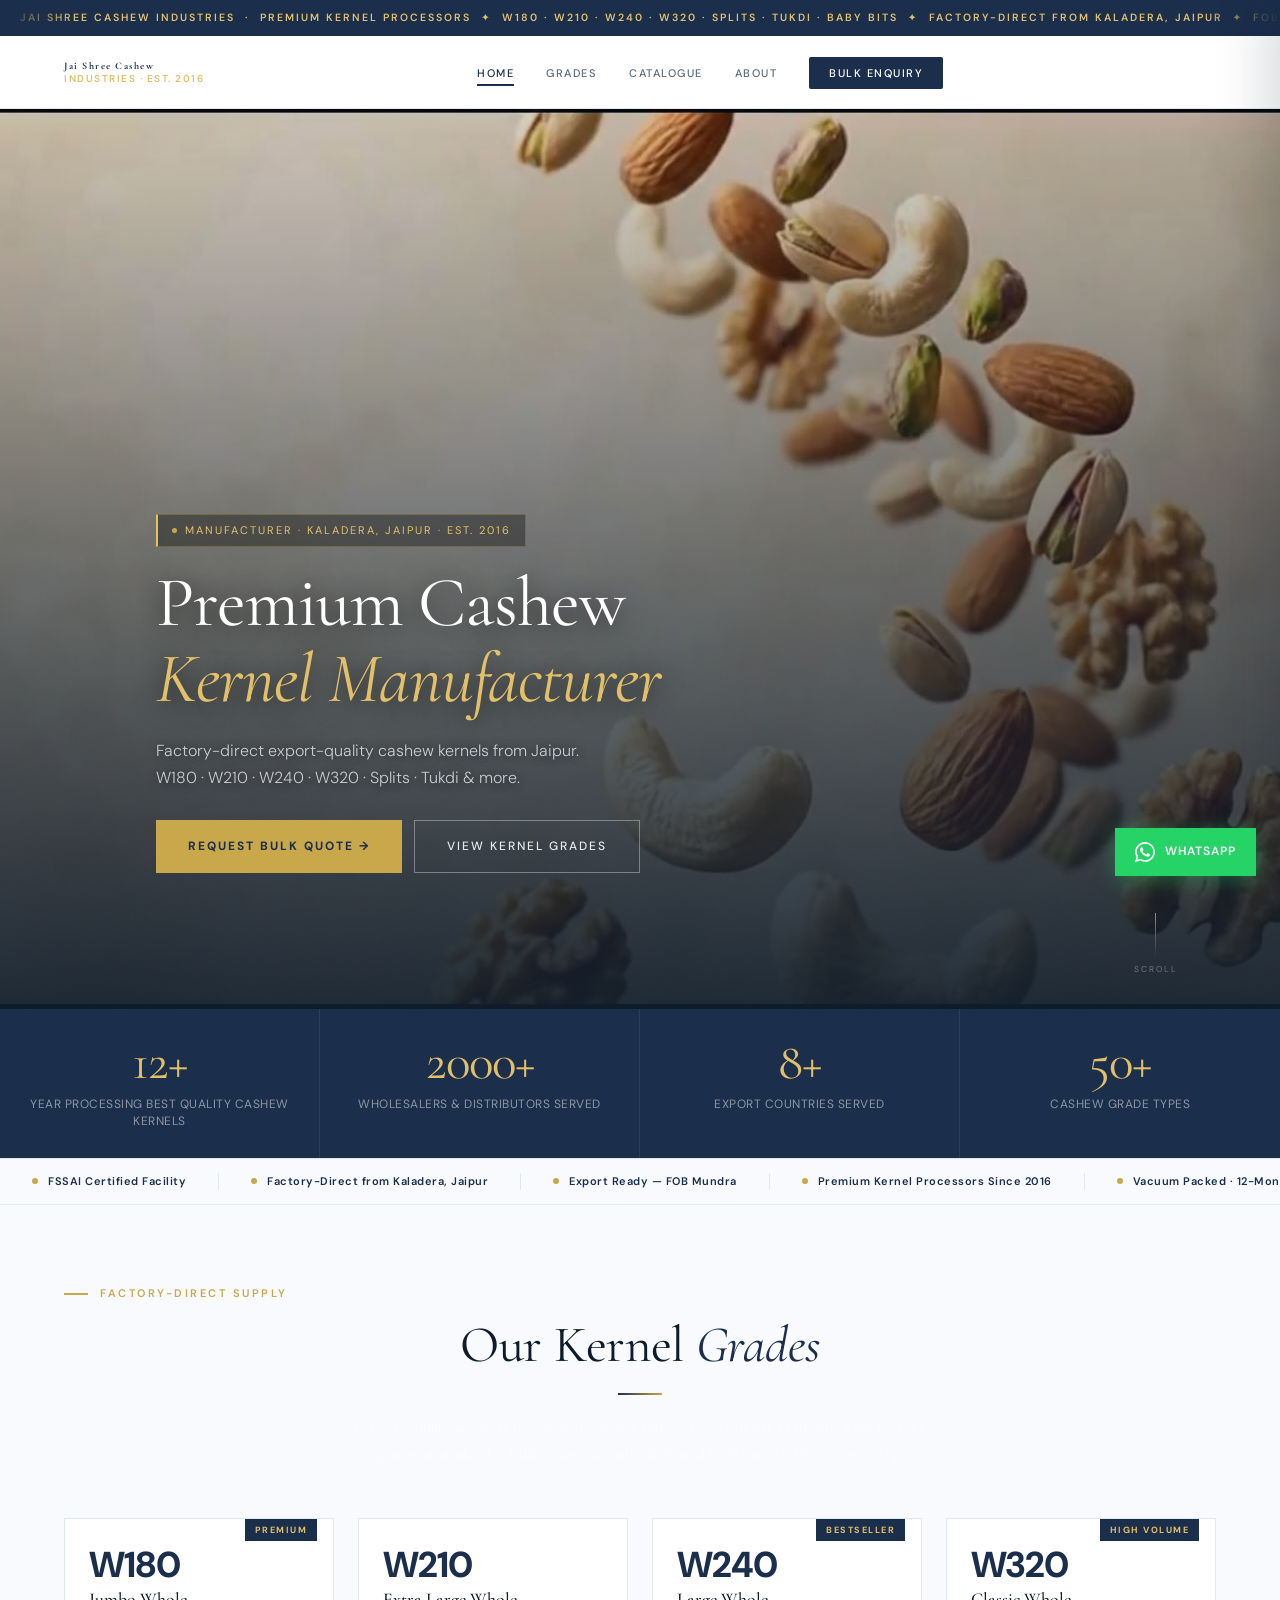
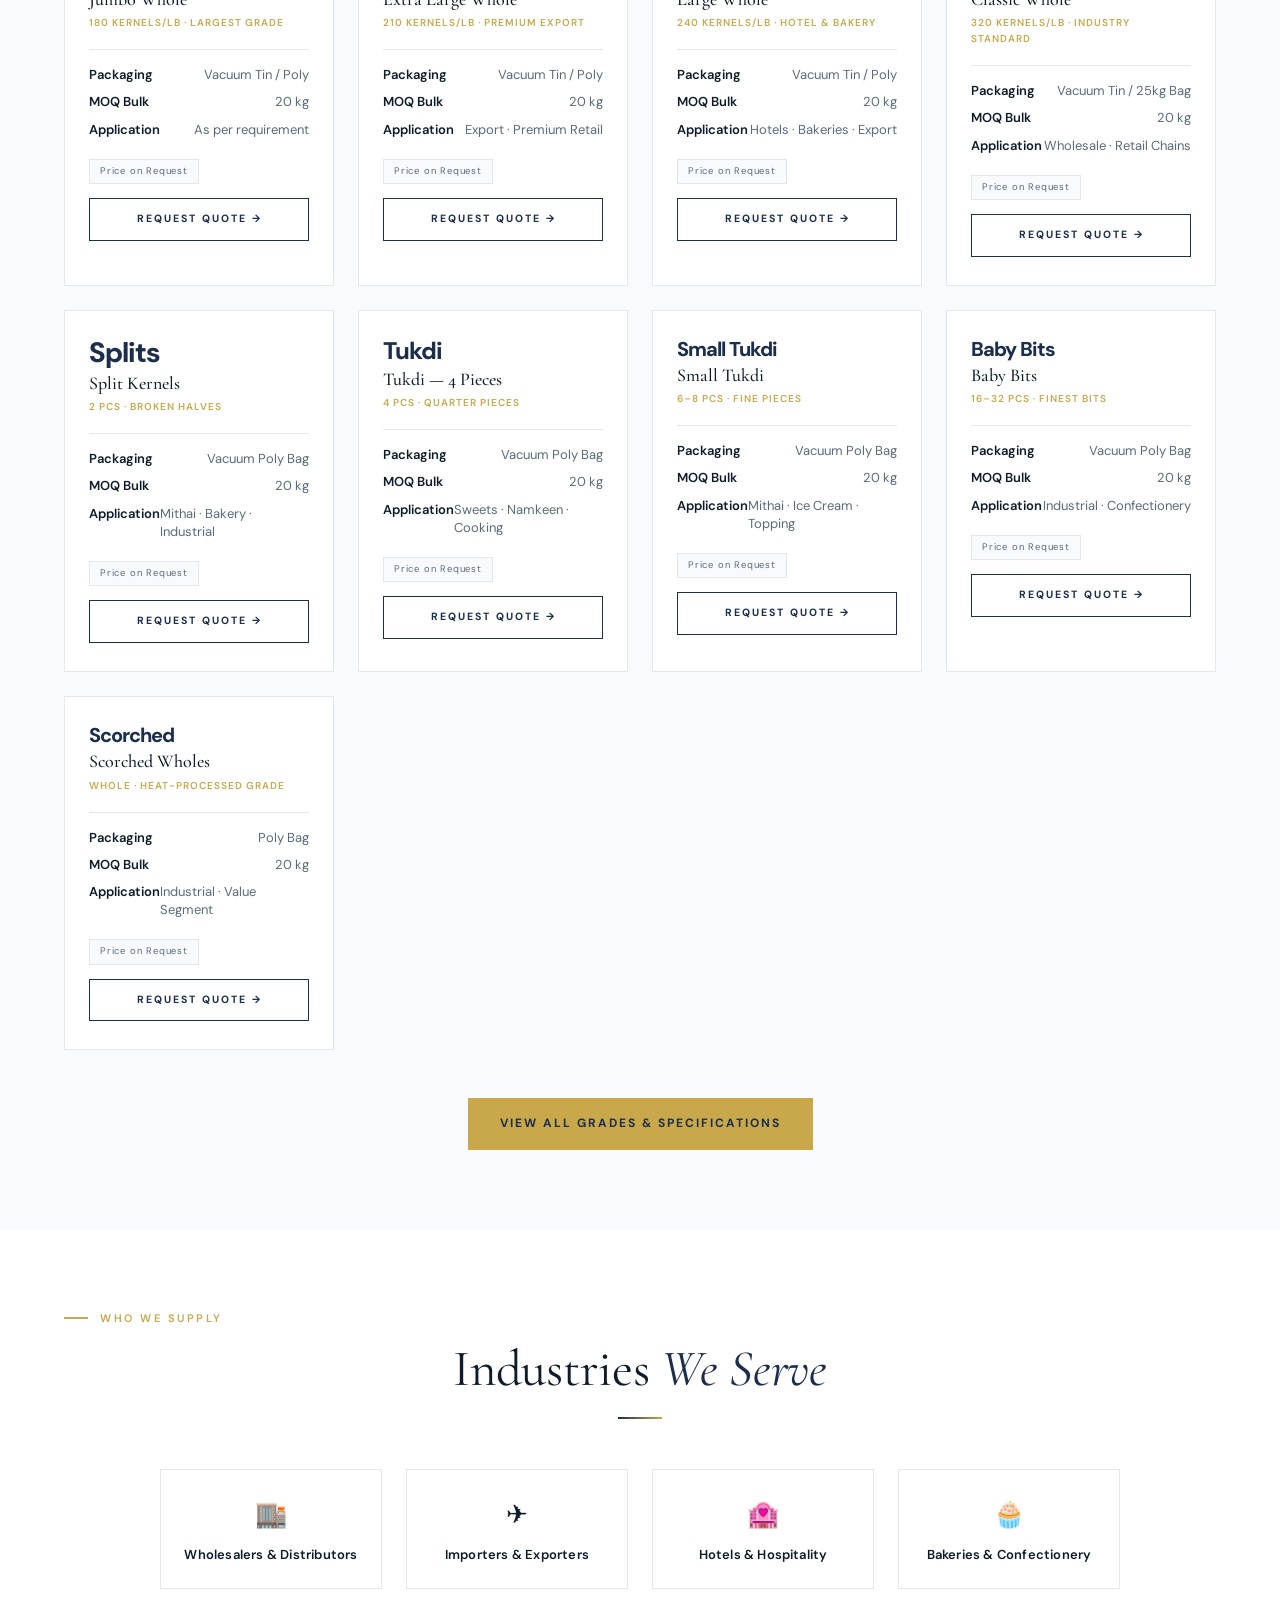
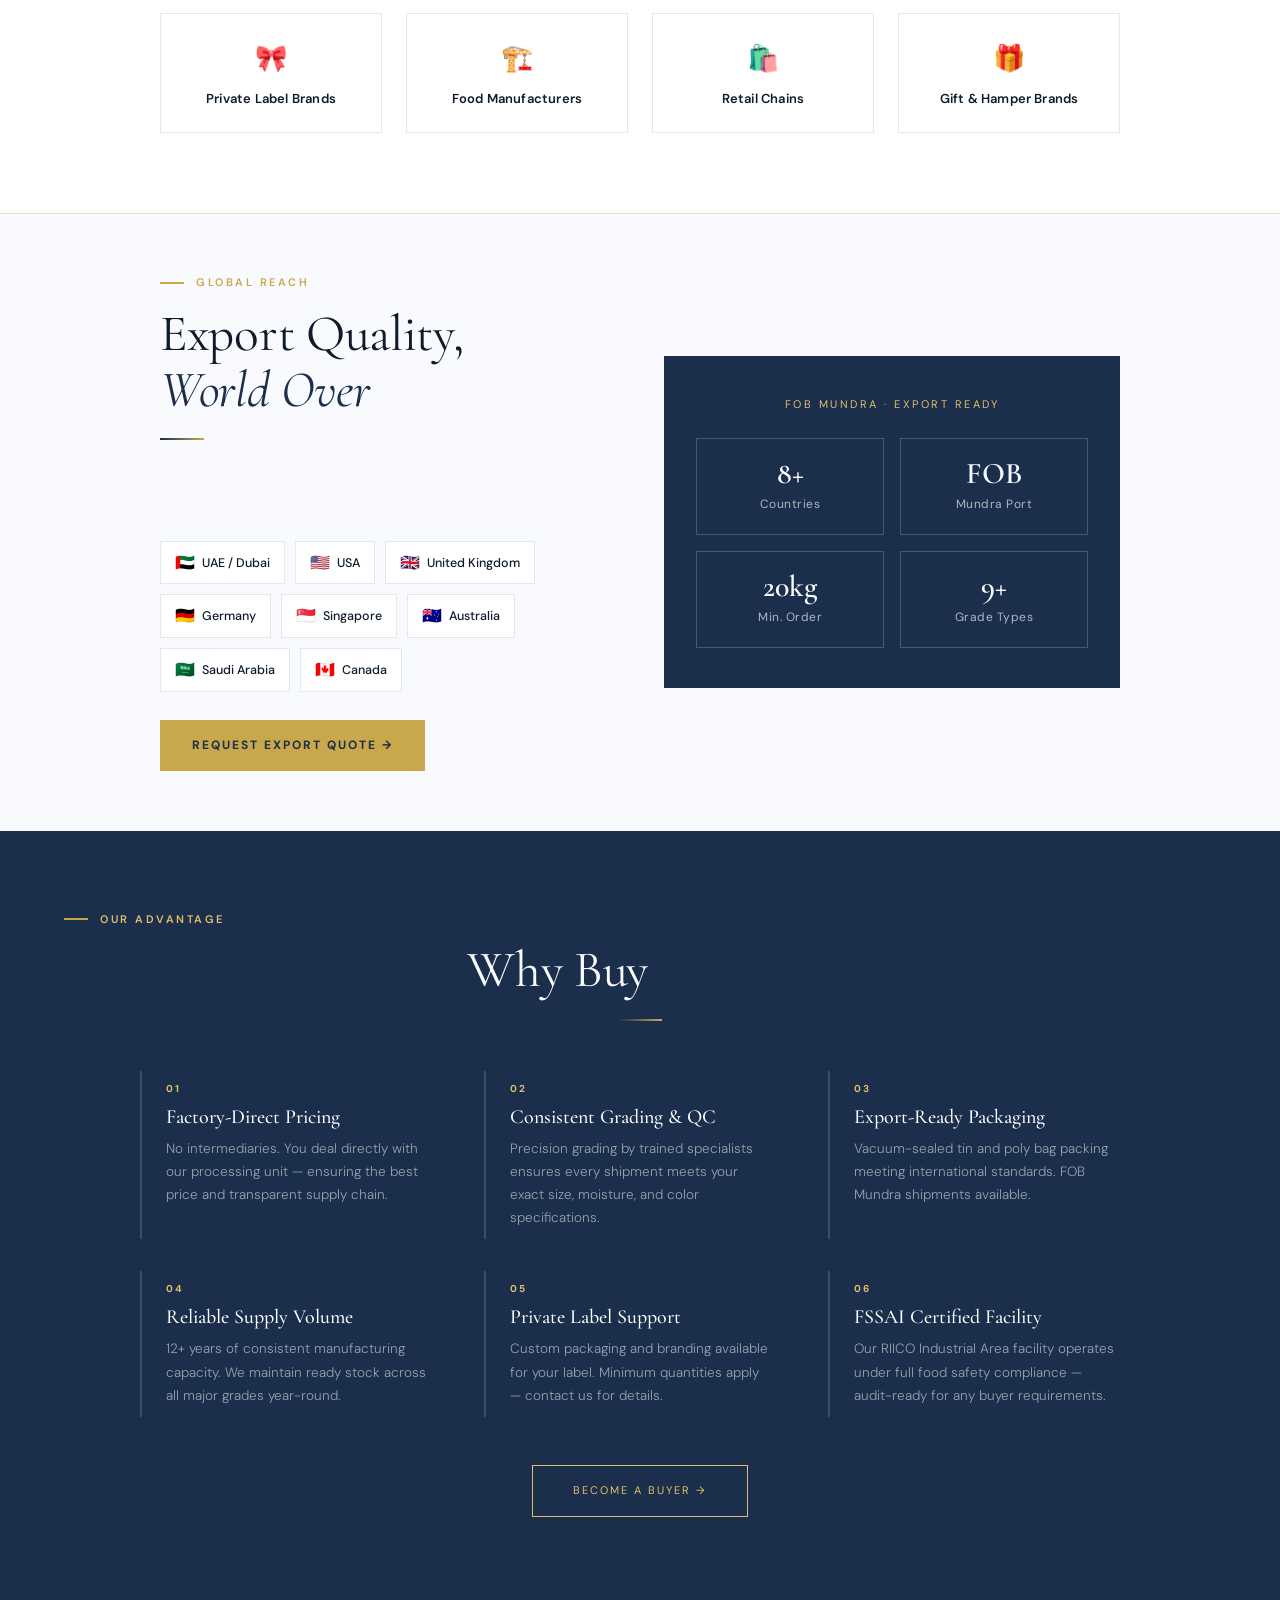
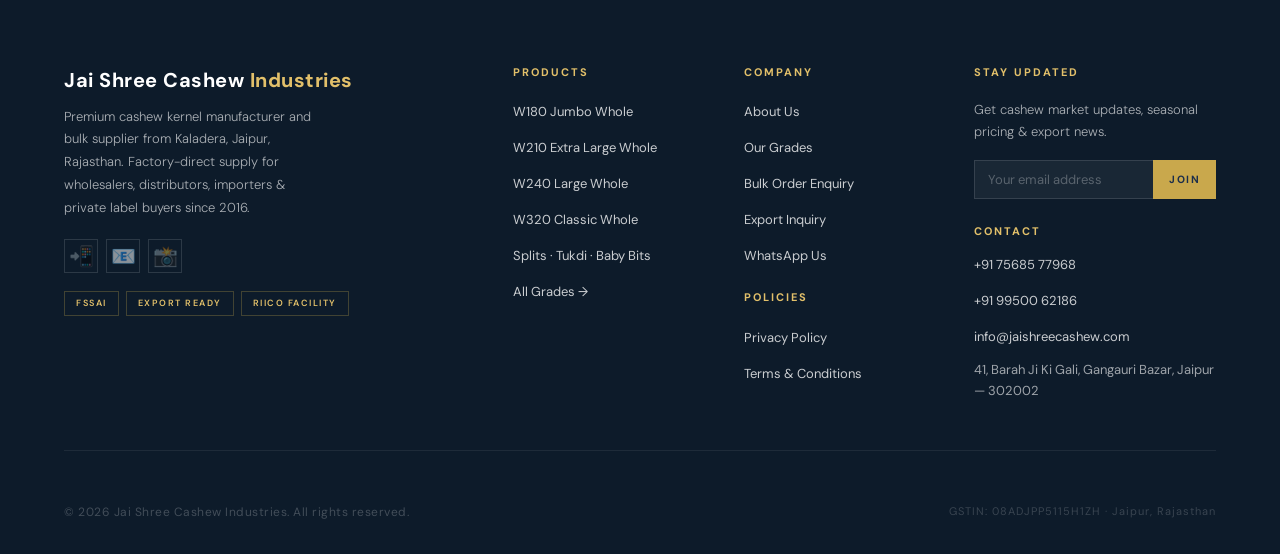
==== index.html @ 663f5079 "Add files via upload" ====
<!DOCTYPE html>
<html lang="en">
<head>
<meta charset="UTF-8">
<meta name="viewport" content="width=device-width, initial-scale=1.0, maximum-scale=1.0">
<!-- Hash-based routing: no server config or head scripts needed -->
<meta name="format-detection" content="telephone=no, email=no, address=no">
<title>Jai Shree Cashew Industries — Premium Cashew Kernel Manufacturer & Bulk Supplier</title>
<meta name="description" content="Premium cashew kernel manufacturer from Kaladera, Jaipur. W180, W210, W240, W320 export-quality grades. Factory-direct bulk supply for wholesalers, distributors & importers.">
<link rel="preconnect" href="https://fonts.googleapis.com">
<link href="https://fonts.googleapis.com/css2?family=Cormorant+Garamond:ital,wght@0,300;0,400;0,500;0,600;1,300;1,400&family=DM+Sans:wght@300;400;500&display=swap" rel="stylesheet">
<!-- Firebase -->
<script type="module">
  import { initializeApp } from "https://www.gstatic.com/firebasejs/11.0.0/firebase-app.js";
  import { getFirestore, collection, addDoc, getDocs, doc, updateDoc, query, orderBy, serverTimestamp } from "https://www.gstatic.com/firebasejs/11.0.0/firebase-firestore.js";
  import { getAuth, onAuthStateChanged, signInWithEmailAndPassword, createUserWithEmailAndPassword, signInWithPopup, signInWithRedirect, getRedirectResult, GoogleAuthProvider, signOut, updateProfile } from "https://www.gstatic.com/firebasejs/11.0.0/firebase-auth.js";
  import { getAnalytics } from "https://www.gstatic.com/firebasejs/11.0.0/firebase-analytics.js";

  const firebaseConfig = {
    apiKey: "AIzaSyBMqi_-isYPwH52YO5xXz10h7ods01AvOk",
    authDomain: "jai-shree-cashew-website.firebaseapp.com",
    projectId: "jai-shree-cashew-website",
    storageBucket: "jai-shree-cashew-website.firebasestorage.app",
    messagingSenderId: "164451440859",
    appId: "1:164451440859:web:1ea72b088103262eb014fe",
    measurementId: "G-RGPNPS6JYE"
  };

  const app = initializeApp(firebaseConfig);
  const db = getFirestore(app);
  const auth = getAuth(app);
  const analytics = getAnalytics(app);
  const googleProvider = new GoogleAuthProvider();

  // Expose to window
  window._db = db;
  window._auth = auth;
  window._collection = collection;
  window._addDoc = addDoc;
  window._getDocs = getDocs;
  window._doc = doc;
  window._updateDoc = updateDoc;
  window._query = query;
  window._orderBy = orderBy;
  window._serverTimestamp = serverTimestamp;
  window._signInWithEmail = (e,p) => signInWithEmailAndPassword(auth,e,p);
  window._createUser = (e,p) => createUserWithEmailAndPassword(auth,e,p);

  // Google provider — force account selector, helps avoid silent failures
  googleProvider.setCustomParameters({ prompt: 'select_account' });

  // Detect mobile — signInWithPopup is unreliable on mobile WebViews and some browsers
  const _isMobile = /Android|webOS|iPhone|iPad|iPod|BlackBerry|IEMobile|Opera Mini/i.test(navigator.userAgent);

  window._signInGoogle = async () => {
    console.log('[Auth] Google sign-in started. Mobile:', _isMobile, '| Domain:', location.hostname);
    if(_isMobile) {
      console.log('[Auth] Mobile detected — using signInWithRedirect');
      sessionStorage.setItem('jsc_google_redirect', '1');
      await signInWithRedirect(auth, googleProvider);
      return null;
    }
    try {
      console.log('[Auth] Attempting signInWithPopup...');
      const result = await signInWithPopup(auth, googleProvider);
      console.log('[Auth] signInWithPopup SUCCESS. User:', result.user.email);
      return result;
    } catch(e) {
      console.error('[Auth] signInWithPopup FAILED. Code:', e.code, '| Message:', e.message);
      if(e.code === 'auth/popup-blocked' || e.code === 'auth/popup-closed-by-user' || e.code === 'auth/cancelled-popup-request') {
        console.log('[Auth] Popup unavailable — falling back to signInWithRedirect');
        sessionStorage.setItem('jsc_google_redirect', '1');
        await signInWithRedirect(auth, googleProvider);
        return null;
      }
      throw e;
    }
  };

  window._signInGoogleRedirect = () => {
    console.log('[Auth] signInWithRedirect initiated from domain:', location.hostname);
    sessionStorage.setItem('jsc_google_redirect', '1');
    return signInWithRedirect(auth, googleProvider);
  };
  window._signOut = () => signOut(auth);
  window._updateProfile = (u,d) => updateProfile(u,d);

  // Admin email
  const ADMIN_EMAIL = 'jiteshpansari@gmail.com';
  window.ADMIN_EMAIL = ADMIN_EMAIL;

  // ── Firebase Storage ──
  // getStorage(app) with NO second argument — uses storageBucket from firebaseConfig.
  // Never pass gs:// for the primary bucket — that creates a mismatched auth instance.
  const { getStorage, ref, uploadBytesResumable, getDownloadURL } = await import("https://www.gstatic.com/firebasejs/11.0.0/firebase-storage.js");
  const storage = getStorage(app);
  window._storage = storage;
  console.log('[Storage] Ready. Bucket:', storage.app.options.storageBucket);

  function _doUpload(storagePath, file, onProgress) {
    return new Promise((resolve, reject) => {
      if(!file || !(file instanceof Blob)) { reject(new Error('Invalid file')); return; }
      const metadata = { contentType: file.type || 'image/jpeg' };
      const storageRef = ref(storage, storagePath);
      const uploadTask = uploadBytesResumable(storageRef, file, metadata);
      const timeoutId = setTimeout(() => {
        try { uploadTask.cancel(); } catch(e) {}
        reject(new Error('Upload timed out (60s). Check Firebase Storage Rules:\nallow write: if request.auth != null;'));
      }, 60000);
      uploadTask.on('state_changed',
        (snap) => {
          clearTimeout(timeoutId);
          const pct = snap.totalBytes > 0 ? Math.round(snap.bytesTransferred / snap.totalBytes * 100) : 0;
          console.log(`[Storage] ${snap.state} ${pct}% (${snap.bytesTransferred}/${snap.totalBytes})`);
          if(onProgress) onProgress(pct);
        },
        (err) => {
          clearTimeout(timeoutId);
          const msgs = {
            'storage/unauthorized':   'Permission denied — Storage Rules blocking upload. Enable writes for authenticated users in Firebase Console → Storage → Rules.',
            'storage/unauthenticated':'Not logged in. Please sign in before uploading.',
            'storage/canceled':       'Upload cancelled.',
            'storage/bucket-not-found':'Storage bucket not found. Check storageBucket in Firebase config.',
            'storage/quota-exceeded': 'Firebase Storage quota exceeded.',
            'storage/retry-limit-exceeded':'Upload failed after retries. Check internet connection.',
            'storage/unknown':        'Unknown storage error. Check network and Firebase Console.',
          };
          const human = msgs[err.code] || err.message;
          console.error('[Storage] FAILED:', err.code, '-', err.message);
          reject(new Error('[' + err.code + '] ' + human));
        },
        async () => {
          clearTimeout(timeoutId);
          try {
            const url = await getDownloadURL(uploadTask.snapshot.ref);
            console.log('[Storage] SUCCESS. URL:', url);
            resolve(url);
          } catch(e) { reject(new Error('getDownloadURL failed: ' + e.message)); }
        }
      );
    });
  }

  window._uploadProductImage = function(file, productId, onProgress) {
    const ext = (file.name||'img.jpg').split('.').pop().toLowerCase().replace(/[^a-z0-9]/g,'') || 'jpg';
    const safeExt = ['jpg','jpeg','png','webp','gif'].includes(ext) ? ext : 'jpg';
    const path = `products/${productId}_${Date.now()}.${safeExt}`;
    console.log('[Storage] Uploading product image to:', path);
    return _doUpload(path, file, onProgress);
  };

  window._uploadGalleryImage = function(file, name, onProgress) {
    const ext = (file.name||'img.jpg').split('.').pop().toLowerCase().replace(/[^a-z0-9]/g,'') || 'jpg';
    const safeExt = ['jpg','jpeg','png','webp','gif'].includes(ext) ? ext : 'jpg';
    const path = `gallery/${name}_${Date.now()}.${safeExt}`;
    console.log('[Storage] Uploading gallery image to:', path);
    return _doUpload(path, file, onProgress);
  };

  // ── Handle Google redirect result (fires on every page load after signInWithRedirect) ──
  try {
    console.log('[Auth] Checking getRedirectResult... Domain:', location.hostname);
    const redirectResult = await getRedirectResult(auth);
    if(redirectResult && redirectResult.user) {
      console.log('[Auth] Redirect login SUCCESS. User:', redirectResult.user.email);
      window._currentUser = redirectResult.user;
      sessionStorage.setItem('jsc_google_redirect', '1');
      if(typeof window.onAuthChange === 'function') window.onAuthChange(redirectResult.user);
    } else {
      // No redirect result — clear stale flag to prevent false dashboard opens
      console.log('[Auth] No redirect result (normal load).');
      sessionStorage.removeItem('jsc_google_redirect');
    }
  } catch(e) {
    // Always clear on error — stale flag causes wrong auto-opens
    sessionStorage.removeItem('jsc_google_redirect');
    console.error('[Auth] getRedirectResult FAILED. Code:', e.code, '| Message:', e.message);
    if(e.code && e.code !== 'auth/no-current-user') {
      sessionStorage.setItem('jsc_redirect_error', e.code + '|' + (e.message||''));
    }
  }

  // ── Auth state listener ──
  onAuthStateChanged(auth, (user) => {
    console.log('[Auth] onAuthStateChanged:', user ? user.email : 'signed out');
    window._currentUser = user;
    if(typeof window.onAuthChange === 'function') window.onAuthChange(user);
  });
</script>
<style>
/* ══════════════════════════════════════════════════════════
   JAI SHREE CASHEW — COMPLETE B2B STYLE SYSTEM
   International standards · Mobile-first · High contrast
   ══════════════════════════════════════════════════════════ */

/* ── Announcement Bar ── */
.ann-bar {
  font-size: 11px !important;
  letter-spacing: 1.5px !important;
  padding: 10px 16px !important;
  line-height: 1.5 !important;
}
@media (max-width: 640px) {
  .ann-bar {
    font-size: 10px !important;
    letter-spacing: 1px !important;
    padding: 9px 12px !important;
    white-space: nowrap !important;
    overflow: hidden !important;
    text-overflow: ellipsis !important;
  }
}

/* ── Navbar ── */
nav .logo {
  font-size: 17px !important;
  font-weight: 600 !important;
  letter-spacing: .5px !important;
}
nav .logo span {
  font-size: 10px !important;
  letter-spacing: 1.5px !important;
  display: block !important;
  margin-top: 1px !important;
}
.nav-links li a {
  font-size: 11px !important;
  letter-spacing: 1.5px !important;
  font-weight: 500 !important;
}
.nav-cta {
  font-size: 11px !important;
  letter-spacing: 1.5px !important;
  padding: 10px 20px !important;
}

/* ── Hero Badge ── */
.hero-badge {
  font-size: 11px !important;
  letter-spacing: 2px !important;
  margin-bottom: 18px !important;
  opacity: 1 !important;
}

/* ── Hero H1 ── */
.hero-content h1 {
  font-size: clamp(40px, 5.5vw, 72px) !important;
  line-height: 1.08 !important;
  margin-bottom: 20px !important;
}

/* ── Hero Sub ── */
.hero-sub {
  font-size: 16px !important;
  line-height: 1.7 !important;
  max-width: 560px !important;
  margin-bottom: 28px !important;
  opacity: 1 !important;
}

/* ── Hero Trust Pills ── */
.hero-trust-item {
  font-size: 10px !important;
  letter-spacing: 1.5px !important;
  padding: 7px 14px !important;
}

/* ── Hero Buttons ── */
.btn-gold {
  font-size: 12px !important;
  letter-spacing: 2px !important;
  padding: 16px 32px !important;
}
.btn-outline {
  font-size: 12px !important;
  letter-spacing: 2px !important;
  padding: 16px 32px !important;
}

/* ── Stats ── */
.stat-num {
  font-size: clamp(36px, 4vw, 52px) !important;
  line-height: 1 !important;
  margin-bottom: 8px !important;
}
.stat-label {
  font-size: 12px !important;
  letter-spacing: .5px !important;
  line-height: 1.4 !important;
  color: rgba(255,255,255,.5) !important;
}

/* ── Trust Strip ── */
.trust-item strong {
  font-size: 14px !important;
  display: block !important;
  margin-bottom: 3px !important;
  color: #1B2E4B !important;
}
.trust-label {
  font-size: 12px !important;
  color: rgba(255,255,255,.5) !important;
  line-height: 1.4 !important;
}

/* ── Section tags / labels ── */
.sec-tag {
  font-size: 11px !important;
  letter-spacing: 2.5px !important;
}

/* ── Section titles ── */
.sec-title {
  font-size: clamp(30px, 4vw, 52px) !important;
  line-height: 1.1 !important;
}

/* ── Section sub-text ── */
.sec-sub {
  font-size: 15px !important;
  line-height: 1.75 !important;
  color: rgba(255,255,255,.5) !important;
}

/* ══ B2B GRADE CARDS ══ */
.b2b-grade-card {
  background: #fff;
  border: 1px solid #E2E8F0;
  padding: 32px 28px;
  position: relative;
  transition: box-shadow .25s, transform .2s;
}
.b2b-grade-card:hover {
  box-shadow: 0 6px 32px rgba(0,0,0,.1);
  transform: translateY(-2px);
}
.b2b-grade-badge {
  position: absolute;
  top: -1px;
  right: 20px;
  background: #1B2E4B;
  color: #fff;
  font-size: 10px;
  font-weight: 600;
  letter-spacing: 1.5px;
  padding: 5px 12px;
}
.b2b-grade-code {
  font-family: 'DM Mono', 'Courier New', monospace;
  font-size: 40px;
  font-weight: 500;
  color: var(--walnut, #1B2E4B);
  line-height: 1;
  margin-bottom: 8px;
  letter-spacing: -1px;
}
.b2b-grade-name {
  font-family: 'Cormorant Garamond', Georgia, serif;
  font-size: 19px;
  font-weight: 500;
  color: var(--walnut, #1B2E4B);
  margin-bottom: 6px;
  line-height: 1.2;
}
.b2b-grade-spec {
  font-size: 11px;
  letter-spacing: 1px;
  color: var(--gold2, #c9922f);
  text-transform: uppercase;
  margin-bottom: 20px;
}
.b2b-grade-divider {
  height: 1px;
  background: #E2E8F0;
  margin-bottom: 18px;
}
.b2b-grade-specs {
  display: flex;
  flex-direction: column;
  gap: 10px;
  margin-bottom: 24px;
}
.b2b-spec-row {
  display: flex;
  justify-content: space-between;
  font-size: 13px;
  color: #5A6A7A;
  line-height: 1.4;
}
.b2b-spec-row span:first-child {
  font-weight: 500;
  color: var(--walnut, #1B2E4B);
}
.b2b-grade-cta {
  display: block;
  text-align: center;
  font-size: 11px;
  letter-spacing: 2px;
  font-weight: 600;
  color: var(--walnut, #1B2E4B);
  border: 1.5px solid var(--walnut, #1B2E4B);
  padding: 14px 20px;
  text-decoration: none;
  transition: background .2s, color .2s;
}
.b2b-grade-cta:hover {
  background: var(--walnut, #1B2E4B);
  color: #fff;
}

/* Price on Request tag */
.b2b-price-tag {
  display: inline-block;
  font-size: 10px;
  letter-spacing: 1px;
  color: #5A6A7A;
  background: #F8FAFE;
  border: 1px solid #E2E8F0;
  padding: 4px 10px;
  margin-bottom: 16px;
}

/* ══ Industry Cards ══ */
.industry-card {
  background: #fff;
  border: 1px solid #E2E8F0;
  padding: 28px 16px;
  text-align: center;
  transition: box-shadow .2s, transform .15s;
}
.industry-card:hover {
  box-shadow: 0 4px 20px rgba(0,0,0,.08);
  transform: translateY(-2px);
}
.industry-icon {
  font-size: 28px;
  margin-bottom: 12px;
  display: block;
}
.industry-name {
  font-size: 13px;
  font-weight: 500;
  color: var(--walnut, #1B2E4B);
  letter-spacing: .3px;
  line-height: 1.4;
}

/* ══ Why Buyers Cards ══ */
.why-card {
  padding: 10px 0;
  border-bottom: 1px solid rgba(255,255,255,.12);
}
@media (min-width: 768px) {
  .why-card {
    border-bottom: none;
    border-left: 2px solid rgba(255,255,255,.2);
    padding: 10px 24px;
  }
}
.why-num {
  font-family: 'DM Mono', 'Courier New', monospace;
  font-size: 11px;
  letter-spacing: 2px;
  color: var(--gold2, #c9922f);
  margin-bottom: 10px;
}
.why-title {
  font-family: 'Cormorant Garamond', Georgia, serif;
  font-size: 21px;
  font-weight: 600;
  color: #F8FAFE;
  margin-bottom: 10px;
  line-height: 1.2;
}
.why-desc {
  font-size: 14px;
  line-height: 1.7;
  color: rgba(255,255,255,.65);
  font-weight: 300;
}

/* ══ Country Tags ══ */
.country-tag {
  display: inline-flex;
  align-items: center;
  gap: 7px;
  font-size: 13px;
  font-weight: 500;
  color: var(--walnut, #1B2E4B);
  border: 1px solid #E2E8F0;
  padding: 7px 14px;
  background: #fff;
}

/* ══ Export section dark box ══ */
.export-stat-label {
  color: rgba(255,255,255,.65) !important;
  font-size: 12px !important;
  margin-top: 4px !important;
}

/* ══ Process Steps ══ */
.step-num {
  font-size: 13px !important;
  letter-spacing: 1px !important;
}
.step-title {
  font-size: 16px !important;
  font-weight: 600 !important;
  margin-bottom: 6px !important;
}
.step-desc {
  font-size: 14px !important;
  line-height: 1.65 !important;
}

/* ══ Testimonials ══ */
.testi-quote {
  font-size: 15px !important;
  line-height: 1.7 !important;
}
.testi-name {
  font-size: 14px !important;
  font-weight: 600 !important;
}
.testi-from {
  font-size: 12px !important;
}

/* ══ Founder Cards ══ */
.founder-name {
  font-size: 20px !important;
  font-weight: 600 !important;
}
.founder-title {
  font-size: 12px !important;
  letter-spacing: 1.5px !important;
}
.founder-bio {
  font-size: 15px !important;
  line-height: 1.75 !important;
}

/* ══ Factory Features ══ */
.feat-title {
  font-size: 15px !important;
  font-weight: 600 !important;
  margin-bottom: 4px !important;
}
.feat-desc {
  font-size: 13px !important;
  line-height: 1.6 !important;
}

/* ══ Contact Form ══ */
.form-card label {
  font-size: 12px !important;
  letter-spacing: 1px !important;
  font-weight: 500 !important;
}
.form-card input,
.form-card select,
.form-card textarea {
  font-size: 14px !important;
  line-height: 1.5 !important;
}

/* ══ Footer ══ */
.footer-brand {
  font-size: 20px !important;
  letter-spacing: .5px !important;
}
.footer-desc {
  font-size: 13px !important;
  line-height: 1.75 !important;
  color: rgba(255,255,255,.65) !important;
}
.footer-title {
  font-size: 11px !important;
  letter-spacing: 2px !important;
}
.footer-links li a {
  font-size: 13px !important;
  line-height: 2 !important;
}
.footer-bottom {
  font-size: 12px !important;
}
.footer-gstin {
  font-size: 11px !important;
  letter-spacing: 1px !important;
}
.footer-nl-input {
  font-size: 13px !important;
}
/* Fix footer address opacity */
.footer-links li[style*="rgba(255,255,255,0.3)"],
.footer-links li[style*="color:rgba"] {
  color: rgba(255,255,255,.6) !important;
  font-size: 13px !important;
}

/* ══ Grade Page Cards ══ */
.grade-tag {
  font-size: 10px !important;
  letter-spacing: 2px !important;
}
.grade-name {
  font-size: 22px !important;
  font-weight: 600 !important;
}
.grade-desc {
  font-size: 14px !important;
  line-height: 1.7 !important;
}

/* ══ Shop Sidebar ══ */
.sidebar-title {
  font-size: 11px !important;
  letter-spacing: 1.5px !important;
  font-weight: 600 !important;
}
.sidebar-radio {
  font-size: 14px !important;
  line-height: 1.8 !important;
}

/* ══ Mobile Menu ══ */
.mobile-logo {
  font-size: 28px !important;
  margin-bottom: 32px !important;
}
.mob-link {
  font-size: 24px !important;
  letter-spacing: 1px !important;
  padding: 10px 0 !important;
}
.mob-secondary {
  font-size: 14px !important;
  letter-spacing: 1px !important;
}
.mob-cta {
  font-size: 13px !important;
  letter-spacing: 2px !important;
  padding: 18px 28px !important;
  margin-top: 12px !important;
}
.mob-contact {
  font-size: 12px !important;
  line-height: 1.8 !important;
}

/* ══════════════════════════════════════════════════════════
   MOBILE RESPONSIVE — Complete overhaul
   ══════════════════════════════════════════════════════════ */

@media (max-width: 768px) {

  /* Nav */
  nav .logo { font-size: 15px !important; }
  nav .logo span { font-size: 9px !important; }

  /* Hero */
  .hero-content {
    padding: 0 20px 56px !important;
    max-width: 100% !important;
  }
  .hero-badge {
    font-size: 10px !important;
    letter-spacing: 1.5px !important;
    margin-bottom: 14px !important;
  }
  .hero-content h1 {
    font-size: clamp(34px, 9.5vw, 52px) !important;
    line-height: 1.08 !important;
    margin-bottom: 16px !important;
  }
  .hero-sub {
    font-size: 15px !important;
    line-height: 1.65 !important;
    margin-bottom: 20px !important;
  }
  .hero-trust {
    gap: 7px !important;
    flex-wrap: wrap !important;
    margin-bottom: 22px !important;
  }
  .hero-trust-item {
    font-size: 10px !important;
    padding: 7px 12px !important;
    letter-spacing: 1px !important;
  }
  .hero-btns {
    flex-direction: column !important;
    gap: 10px !important;
    align-items: stretch !important;
    max-width: 360px !important;
  }
  .hero-btns .btn-gold,
  .hero-btns .btn-outline {
    font-size: 12px !important;
    padding: 16px 20px !important;
    letter-spacing: 2px !important;
    text-align: center !important;
    width: 100% !important;
    box-sizing: border-box !important;
  }

  /* Stats — 2x2 grid */
  .stats-grid {
    grid-template-columns: 1fr 1fr !important;
    gap: 1px !important;
  }
  .stat-item {
    padding: 28px 16px !important;
  }
  .stat-num {
    font-size: 34px !important;
    margin-bottom: 8px !important;
  }
  .stat-label {
    font-size: 11px !important;
    letter-spacing: .3px !important;
    line-height: 1.4 !important;
  }

  /* Trust strip — stacked rows */
  .trust-strip-inner {
    flex-direction: column !important;
    gap: 0 !important;
  }
  .trust-item {
    border-right: none !important;
    border-bottom: 1px solid rgba(0,0,0,.07) !important;
    padding: 14px 20px !important;
    flex-direction: row !important;
    text-align: left !important;
    align-items: center !important;
    gap: 14px !important;
  }
  .trust-icon {
    font-size: 20px !important;
    flex-shrink: 0 !important;
  }
  .trust-item strong {
    font-size: 14px !important;
    margin-bottom: 1px !important;
  }
  .trust-label {
    font-size: 12px !important;
    line-height: 1.3 !important;
  }

  /* Grade cards — 2 col on mobile */
  .b2b-grade-card {
    padding: 24px 18px !important;
  }
  .b2b-grade-code {
    font-size: 32px !important;
  }
  .b2b-grade-name {
    font-size: 16px !important;
  }
  .b2b-grade-spec {
    font-size: 10px !important;
    margin-bottom: 14px !important;
  }
  .b2b-spec-row {
    font-size: 13px !important;
  }
  .b2b-grade-cta {
    font-size: 11px !important;
    padding: 14px !important;
    letter-spacing: 1.5px !important;
  }

  /* Industry cards */
  .industry-card {
    padding: 22px 12px !important;
  }
  .industry-icon {
    font-size: 26px !important;
    margin-bottom: 8px !important;
  }
  .industry-name {
    font-size: 12px !important;
  }

  /* Why Buyers */
  .why-card {
    padding: 20px 0 !important;
    border-bottom: 1px solid rgba(255,255,255,.12) !important;
    border-left: none !important;
  }
  .why-title {
    font-size: 19px !important;
  }
  .why-desc {
    font-size: 14px !important;
    line-height: 1.65 !important;
    color: rgba(255,255,255,.65) !important;
  }

  /* Export section — stack on mobile */
  .export-mobile-grid {
    grid-template-columns: 1fr !important;
    gap: 28px !important;
  }

  /* Section titles */
  .sec-title {
    font-size: clamp(26px, 7.5vw, 40px) !important;
    line-height: 1.1 !important;
  }
  .sec-sub {
    font-size: 14px !important;
    line-height: 1.7 !important;
  }
  .sec-tag {
    font-size: 10px !important;
    letter-spacing: 2px !important;
  }

  /* Process steps */
  .step-title {
    font-size: 15px !important;
  }
  .step-desc {
    font-size: 13px !important;
    line-height: 1.6 !important;
  }

  /* Grades page cards */
  .grades-grid {
    grid-template-columns: 1fr 1fr !important;
    gap: 16px !important;
  }
  .grade-name {
    font-size: 18px !important;
  }
  .grade-desc {
    font-size: 13px !important;
  }

  /* Founders */
  .founder-bio {
    font-size: 14px !important;
    line-height: 1.7 !important;
  }
  .founder-name {
    font-size: 18px !important;
  }

  /* Testimonials */
  .testi-quote {
    font-size: 14px !important;
    line-height: 1.65 !important;
  }

  /* Footer */
  .footer-brand {
    font-size: 18px !important;
  }
  .footer-desc {
    font-size: 13px !important;
  }
  .footer-links li a {
    font-size: 13px !important;
  }
  .footer-bottom {
    font-size: 11px !important;
    flex-direction: column !important;
    gap: 6px !important;
    text-align: center !important;
  }

  /* WhatsApp float — mobile */
  #waFloat {
    bottom: 16px !important;
    right: 16px !important;
  }
  #waFloat a {
    font-size: 11px !important;
    padding: 12px 16px !important;
    gap: 8px !important;
  }

  /* Contact form */
  .form-row {
    flex-direction: column !important;
    gap: 12px !important;
  }
  .form-card input,
  .form-card select,
  .form-card textarea {
    font-size: 16px !important; /* prevents iOS zoom */
  }

  /* Shop sidebar */
  .sidebar-radio {
    font-size: 15px !important;
    padding: 8px 0 !important;
  }

  /* Country tags */
  .country-tag {
    font-size: 12px !important;
    padding: 6px 12px !important;
  }
}

/* Very small screens */
@media (max-width: 380px) {
  .hero-content h1 {
    font-size: 30px !important;
  }
  .b2b-grade-code {
    font-size: 26px !important;
  }
  .grades-grid {
    grid-template-columns: 1fr !important;
  }
}
</style>
<link rel="stylesheet" href="style.css">
</head>
<body>

<!-- Announcement Bar — clean scrolling ticker -->
<div class="ann-bar" style="overflow:hidden;white-space:nowrap;padding:0 !important;background:#1B2E4B;color:#E2C06A">
  <div style="display:inline-flex;animation:ticker 32s linear infinite;padding:10px 0;font-size:10.5px;letter-spacing:2px;font-weight:600">
    &nbsp;&nbsp;&nbsp;&nbsp;JAI SHREE CASHEW INDUSTRIES &nbsp;·&nbsp; PREMIUM KERNEL PROCESSORS &nbsp;✦&nbsp; W180 · W210 · W240 · W320 · SPLITS · TUKDI · BABY BITS &nbsp;✦&nbsp; FACTORY-DIRECT FROM KALADERA, JAIPUR &nbsp;✦&nbsp; FOB MUNDRA · PAN INDIA DELIVERY &nbsp;✦&nbsp; FSSAI CERTIFIED · VACUUM PACKED · EXPORT READY &nbsp;✦&nbsp; WHOLESALE · PRIVATE LABEL · BULK SUPPLY &nbsp;✦&nbsp; EST. 2016 · RIICO INDUSTRIAL AREA &nbsp;&nbsp;&nbsp;&nbsp;JAI SHREE CASHEW INDUSTRIES &nbsp;·&nbsp; PREMIUM KERNEL PROCESSORS &nbsp;✦&nbsp; W180 · W210 · W240 · W320 · SPLITS · TUKDI · BABY BITS &nbsp;✦&nbsp; FACTORY-DIRECT FROM KALADERA, JAIPUR &nbsp;✦&nbsp; FOB MUNDRA · PAN INDIA DELIVERY &nbsp;✦&nbsp; FSSAI CERTIFIED · VACUUM PACKED · EXPORT READY &nbsp;✦&nbsp; WHOLESALE · PRIVATE LABEL · BULK SUPPLY &nbsp;✦&nbsp; EST. 2016 · RIICO INDUSTRIAL AREA &nbsp;&nbsp;&nbsp;&nbsp;
  </div>
</div>
<!-- Navbar -->
<nav>
  <div class="nav-inner">
    <a href="#home" class="logo" onclick="showPage('home');return false;" style="display:flex;align-items:center;gap:12px;text-decoration:none">
      <img src="images/logo.png" alt="Jai Shree Cashews" style="height:48px;width:auto;display:block" onerror="this.style.display='none'" id="nav-logo-img">
      <span style="display:flex;flex-direction:column;line-height:1.15">
        <span style="font-family:'Cormorant Garamond',serif;font-size:20px;font-weight:700;color:#1B2E4B;letter-spacing:.3px">Jai Shree Cashew</span>
        <span style="font-size:9.5px;letter-spacing:2.5px;color:var(--gold2);text-transform:uppercase;font-weight:600">Industries · Est. 2016</span>
      </span>
    </a>
    <ul class="nav-links">
      <li><a href="#" onclick="showPage('home');return false;" class="nav-page-link active" data-page="home">HOME</a></li>
      <li><a href="#" onclick="showPage('grades');return false;" class="nav-page-link" data-page="grades">GRADES</a></li>
      <li><a href="#" onclick="showPage('shop');return false;" class="nav-page-link" data-page="shop">CATALOGUE</a></li>
      <li><a href="#" onclick="showPage('about');return false;" class="nav-page-link" data-page="about">ABOUT</a></li>
      <li><a href="#" onclick="showPage('contact');return false;" class="nav-cta nav-page-link" data-page="contact">BULK ENQUIRY</a></li>
    </ul>
    <div class="nav-icons">
      <button class="hamburger" onclick="toggleMobile()"><span></span><span></span><span></span></button>
    </div>
  </div>
</nav>

<!-- Mobile Menu — Clean Centered B2B -->
<div class="mobile-menu" id="mobileMenu">
  <div style="display:flex;justify-content:space-between;align-items:center;padding:20px 24px;border-bottom:1px solid rgba(255,255,255,.1)">
    <img src="logo.PNG" alt="Jai Shree Cashew Industries" style="height:38px;width:auto;filter:brightness(0) invert(1)" onerror="this.style.display='none'">
    <button class="mobile-close" onclick="toggleMobile()" style="color:#fff;font-size:24px;background:none;border:none;cursor:pointer;line-height:1">✕</button>
  </div>
  <div class="mobile-menu-inner" style="padding:32px 24px">
    <a class="mob-link" href="#" onclick="showPage('home');toggleMobile();return false;">Home</a>
    <a class="mob-link" href="#" onclick="showPage('grades');toggleMobile();return false;">Grades</a>
    <a class="mob-link" href="#" onclick="showPage('shop');toggleMobile();return false;">Catalogue</a>
    <a class="mob-link" href="#" onclick="showPage('about');toggleMobile();return false;">About Us</a>
    <a class="mob-link" href="#" onclick="showPage('contact');toggleMobile();return false;">Contact</a>
    <div class="mob-divider" style="margin:24px 0;border-top:1px solid rgba(255,255,255,.15)"></div>
    <a class="mob-secondary" href="https://wa.me/917568577968" target="_blank">📞 +91 75685 77968</a>
    <a class="mob-secondary" href="https://wa.me/919950062186" target="_blank">📞 +91 99500 62186</a>
    <a class="mob-secondary" href="mailto:info@jaishreecashew.com">✉ info@jaishreecashew.com</a>
    <a class="mob-cta" href="#" onclick="showPage('contact');toggleMobile();return false;">REQUEST BULK QUOTE →</a>
    <div class="mob-contact" style="margin-top:24px;color:rgba(255,255,255,.5);font-size:11px;letter-spacing:.5px;line-height:1.8">
      B-1, Shri Tiruapti Udyog Vihar, RIICO Industrial Area<br>
      Kaladera, Jaipur — 303801 &nbsp;·&nbsp; GSTIN: 08ADJPP5115H1ZH
    </div>
  </div>
</div>

<div id="page-home" class="page-section active">
<!-- HERO SECTION — CINEMATIC VIDEO -->
<section id="home" class="hero">

  <!-- Video background — edge-to-edge, cover fill -->
  <video class="hero-video"
    autoplay muted loop playsinline
    preload="metadata"
    poster="images/hero-poster.jpg">
    <source src="images/hero-video-mobile.mp4" type="video/mp4" media="(max-width:768px)">
    <source src="images/hero-video.mp4" type="video/mp4">
    <source src="images/hero-video-2.mp4" type="video/mp4">
  </video>

  <!-- Stronger gradient overlay -->
  <div class="hero-overlay" style="background:linear-gradient(to top, rgba(13,27,42,.92) 0%, rgba(13,27,42,.58) 48%, rgba(13,27,42,.15) 100%)"></div>

  <!-- Grain texture -->
  <div class="hero-grain"></div>

  <!-- Content -->
  <div class="hero-content">
    <div class="hero-badge" style="display:inline-flex;align-items:center;gap:8px;background:rgba(0,0,0,.35);padding:7px 14px;border-left:2px solid var(--gold2);margin-bottom:18px;font-size:11px;letter-spacing:2px">MANUFACTURER · KALADERA, JAIPUR · EST. 2016</div>
    <h1 style="text-shadow:0 3px 24px rgba(0,0,0,.7)">Premium Cashew<br><em>Kernel Manufacturer</em></h1>
    <p class="hero-sub" style="text-shadow:0 1px 10px rgba(0,0,0,.6);max-width:480px;margin-bottom:32px">Factory-direct export-quality cashew kernels from Jaipur.<br>W180 · W210 · W240 · W320 · Splits · Tukdi &amp; more.</p>
    <div class="hero-btns">
      <a href="#" onclick="showPage('contact');return false;" class="btn-gold">REQUEST BULK QUOTE →</a>
      <a href="#" onclick="showPage('grades');return false;" class="btn-outline">VIEW KERNEL GRADES</a>
    </div>
  </div>

  <!-- Scroll indicator -->
  <div class="hero-scroll"><div class="hero-scroll-line"></div>SCROLL</div>

</section>

<!-- STATS -->
<div class="stats">
  <div class="stats-grid">
    <div class="stat-item fade-up"><div class="stat-num">12+</div><div class="stat-label">Year Processing Best Quality Cashew Kernels</div></div>
    <div class="stat-item fade-up stagger-1"><div class="stat-num">2000+</div><div class="stat-label">Wholesalers &amp; Distributors Served</div></div>
    <div class="stat-item fade-up stagger-2"><div class="stat-num">8+</div><div class="stat-label">Export Countries Served</div></div>
    <div class="stat-item fade-up stagger-3"><div class="stat-num">50+</div><div class="stat-label">Cashew Grade Types</div></div>
  </div>
</div>

<!-- FEATURE STRIP — Shopify-style scrolling trust bar -->
<div class="feature-strip">
  <div class="feature-strip-inner">
    <div class="feature-item"><span class="feature-dot"></span>FSSAI Certified Facility</div>
    <div class="feature-item"><span class="feature-dot"></span>Factory-Direct from Kaladera, Jaipur</div>
    <div class="feature-item"><span class="feature-dot"></span>Export Ready — FOB Mundra</div>
    <div class="feature-item"><span class="feature-dot"></span>Premium Kernel Processors Since 2016</div>
    <div class="feature-item"><span class="feature-dot"></span>Vacuum Packed · 12-Month Shelf Life</div>
    <div class="feature-item"><span class="feature-dot"></span>Pan India Delivery</div>
    <div class="feature-item"><span class="feature-dot"></span>Private Label Available</div>
    <div class="feature-item"><span class="feature-dot"></span>W180 · W210 · W240 · W320 · Splits · Tukdi</div>
    <div class="feature-item"><span class="feature-dot"></span>FSSAI Certified Facility</div>
    <div class="feature-item"><span class="feature-dot"></span>Factory-Direct from Kaladera, Jaipur</div>
    <div class="feature-item"><span class="feature-dot"></span>Export Ready — FOB Mundra</div>
    <div class="feature-item"><span class="feature-dot"></span>Premium Kernel Processors Since 2016</div>
    <div class="feature-item"><span class="feature-dot"></span>Vacuum Packed · 12-Month Shelf Life</div>
    <div class="feature-item"><span class="feature-dot"></span>Pan India Delivery</div>
    <div class="feature-item"><span class="feature-dot"></span>Private Label Available</div>
    <div class="feature-item"><span class="feature-dot"></span>W180 · W210 · W240 · W320 · Splits · Tukdi</div>
  </div>
</div>

<!-- KERNEL GRADES SHOWCASE — B2B SPEC FOCUSED -->
<section style="padding:80px 5%;background:#F8FAFE">
  <div style="text-align:center;margin-bottom:50px">
    <div class="sec-tag fade-up">Factory-Direct Supply</div>
    <h2 class="sec-title fade-up">Our Kernel <em>Grades</em></h2>
    <div class="divider fade-up" style="margin:20px auto"></div>
    <p class="sec-sub fade-up" style="max-width:580px;margin:0 auto">Export-quality whole &amp; processed cashew kernels from our RIICO facility, Kaladera. All grades available for bulk orders, private label, and FOB export. Min. order 20 kg.</p>
  </div>
  <div style="display:grid;grid-template-columns:repeat(auto-fit,minmax(240px,1fr));gap:24px;max-width:1200px;margin:0 auto">

    <div class="b2b-grade-card fade-up">
      <div class="b2b-grade-badge">PREMIUM</div>
      <div class="b2b-grade-code">W180</div>
      <div class="b2b-grade-name">Jumbo Whole</div>
      <div class="b2b-grade-spec">180 kernels/lb · Largest grade</div>
      <div class="b2b-grade-divider"></div>
      <div class="b2b-grade-specs">
        <div class="b2b-spec-row"><span>Packaging</span><span>Vacuum Tin / Poly</span></div>
        <div class="b2b-spec-row"><span>MOQ Bulk</span><span>20 kg</span></div>
        <div class="b2b-spec-row"><span>Application</span><span>As per requirement</span></div>
      </div>
      <div class="b2b-price-tag">Price on Request</div>
      <a href="#" onclick="showPage('contact');return false;" class="b2b-grade-cta">REQUEST QUOTE →</a>
    </div>

    <div class="b2b-grade-card fade-up stagger-1">
      <div class="b2b-grade-code">W210</div>
      <div class="b2b-grade-name">Extra Large Whole</div>
      <div class="b2b-grade-spec">210 kernels/lb · Premium export</div>
      <div class="b2b-grade-divider"></div>
      <div class="b2b-grade-specs">
        <div class="b2b-spec-row"><span>Packaging</span><span>Vacuum Tin / Poly</span></div>
        <div class="b2b-spec-row"><span>MOQ Bulk</span><span>20 kg</span></div>
        <div class="b2b-spec-row"><span>Application</span><span>Export · Premium Retail</span></div>
      </div>
      <div class="b2b-price-tag">Price on Request</div>
      <a href="#" onclick="showPage('contact');return false;" class="b2b-grade-cta">REQUEST QUOTE →</a>
    </div>

    <div class="b2b-grade-card fade-up stagger-2">
      <div class="b2b-grade-badge">BESTSELLER</div>
      <div class="b2b-grade-code">W240</div>
      <div class="b2b-grade-name">Large Whole</div>
      <div class="b2b-grade-spec">240 kernels/lb · Hotel &amp; bakery</div>
      <div class="b2b-grade-divider"></div>
      <div class="b2b-grade-specs">
        <div class="b2b-spec-row"><span>Packaging</span><span>Vacuum Tin / Poly</span></div>
        <div class="b2b-spec-row"><span>MOQ Bulk</span><span>20 kg</span></div>
        <div class="b2b-spec-row"><span>Application</span><span>Hotels · Bakeries · Export</span></div>
      </div>
      <div class="b2b-price-tag">Price on Request</div>
      <a href="#" onclick="showPage('contact');return false;" class="b2b-grade-cta">REQUEST QUOTE →</a>
    </div>

    <div class="b2b-grade-card fade-up stagger-3">
      <div class="b2b-grade-badge">HIGH VOLUME</div>
      <div class="b2b-grade-code">W320</div>
      <div class="b2b-grade-name">Classic Whole</div>
      <div class="b2b-grade-spec">320 kernels/lb · Industry standard</div>
      <div class="b2b-grade-divider"></div>
      <div class="b2b-grade-specs">
        <div class="b2b-spec-row"><span>Packaging</span><span>Vacuum Tin / 25kg Bag</span></div>
        <div class="b2b-spec-row"><span>MOQ Bulk</span><span>20 kg</span></div>
        <div class="b2b-spec-row"><span>Application</span><span>Wholesale · Retail Chains</span></div>
      </div>
      <div class="b2b-price-tag">Price on Request</div>
      <a href="#" onclick="showPage('contact');return false;" class="b2b-grade-cta">REQUEST QUOTE →</a>
    </div>

    <div class="b2b-grade-card fade-up">
      <div class="b2b-grade-code" style="font-size:28px">Splits</div>
      <div class="b2b-grade-name">Split Kernels</div>
      <div class="b2b-grade-spec">2 pcs · Broken halves</div>
      <div class="b2b-grade-divider"></div>
      <div class="b2b-grade-specs">
        <div class="b2b-spec-row"><span>Packaging</span><span>Vacuum Poly Bag</span></div>
        <div class="b2b-spec-row"><span>MOQ Bulk</span><span>20 kg</span></div>
        <div class="b2b-spec-row"><span>Application</span><span>Mithai · Bakery · Industrial</span></div>
      </div>
      <div class="b2b-price-tag">Price on Request</div>
      <a href="#" onclick="showPage('contact');return false;" class="b2b-grade-cta">REQUEST QUOTE →</a>
    </div>

    <div class="b2b-grade-card fade-up stagger-1">
      <div class="b2b-grade-code" style="font-size:24px">Tukdi</div>
      <div class="b2b-grade-name">Tukdi — 4 Pieces</div>
      <div class="b2b-grade-spec">4 pcs · Quarter pieces</div>
      <div class="b2b-grade-divider"></div>
      <div class="b2b-grade-specs">
        <div class="b2b-spec-row"><span>Packaging</span><span>Vacuum Poly Bag</span></div>
        <div class="b2b-spec-row"><span>MOQ Bulk</span><span>20 kg</span></div>
        <div class="b2b-spec-row"><span>Application</span><span>Sweets · Namkeen · Cooking</span></div>
      </div>
      <div class="b2b-price-tag">Price on Request</div>
      <a href="#" onclick="showPage('contact');return false;" class="b2b-grade-cta">REQUEST QUOTE →</a>
    </div>

    <div class="b2b-grade-card fade-up stagger-2">
      <div class="b2b-grade-code" style="font-size:20px">Small Tukdi</div>
      <div class="b2b-grade-name">Small Tukdi</div>
      <div class="b2b-grade-spec">6–8 pcs · Fine pieces</div>
      <div class="b2b-grade-divider"></div>
      <div class="b2b-grade-specs">
        <div class="b2b-spec-row"><span>Packaging</span><span>Vacuum Poly Bag</span></div>
        <div class="b2b-spec-row"><span>MOQ Bulk</span><span>20 kg</span></div>
        <div class="b2b-spec-row"><span>Application</span><span>Mithai · Ice Cream · Topping</span></div>
      </div>
      <div class="b2b-price-tag">Price on Request</div>
      <a href="#" onclick="showPage('contact');return false;" class="b2b-grade-cta">REQUEST QUOTE →</a>
    </div>

    <div class="b2b-grade-card fade-up stagger-3">
      <div class="b2b-grade-code" style="font-size:20px">Baby Bits</div>
      <div class="b2b-grade-name">Baby Bits</div>
      <div class="b2b-grade-spec">16–32 pcs · Finest bits</div>
      <div class="b2b-grade-divider"></div>
      <div class="b2b-grade-specs">
        <div class="b2b-spec-row"><span>Packaging</span><span>Vacuum Poly Bag</span></div>
        <div class="b2b-spec-row"><span>MOQ Bulk</span><span>20 kg</span></div>
        <div class="b2b-spec-row"><span>Application</span><span>Industrial · Confectionery</span></div>
      </div>
      <div class="b2b-price-tag">Price on Request</div>
      <a href="#" onclick="showPage('contact');return false;" class="b2b-grade-cta">REQUEST QUOTE →</a>
    </div>

    <div class="b2b-grade-card fade-up">
      <div class="b2b-grade-code" style="font-size:20px">Scorched</div>
      <div class="b2b-grade-name">Scorched Wholes</div>
      <div class="b2b-grade-spec">Whole · Heat-processed grade</div>
      <div class="b2b-grade-divider"></div>
      <div class="b2b-grade-specs">
        <div class="b2b-spec-row"><span>Packaging</span><span>Poly Bag</span></div>
        <div class="b2b-spec-row"><span>MOQ Bulk</span><span>20 kg</span></div>
        <div class="b2b-spec-row"><span>Application</span><span>Industrial · Value Segment</span></div>
      </div>
      <div class="b2b-price-tag">Price on Request</div>
      <a href="#" onclick="showPage('contact');return false;" class="b2b-grade-cta">REQUEST QUOTE →</a>
    </div>

  </div>
  <div style="text-align:center;margin-top:48px">
    <a href="#" onclick="showPage('grades');return false;" class="btn-gold">VIEW ALL GRADES &amp; SPECIFICATIONS</a>
  </div>
</section>

<!-- INDUSTRIES SERVED -->
<section style="padding:80px 5%;background:#fff">
  <div style="text-align:center;margin-bottom:50px">
    <div class="sec-tag fade-up">Who We Supply</div>
    <h2 class="sec-title fade-up">Industries <em>We Serve</em></h2>
    <div class="divider fade-up" style="margin:20px auto"></div>
  </div>
  <div style="display:grid;grid-template-columns:repeat(auto-fit,minmax(200px,1fr));gap:24px;max-width:960px;margin:0 auto">
    <div class="industry-card fade-up"><div class="industry-icon">🏬</div><div class="industry-name">Wholesalers &amp; Distributors</div></div>
    <div class="industry-card fade-up stagger-1"><div class="industry-icon">✈️</div><div class="industry-name">Importers &amp; Exporters</div></div>
    <div class="industry-card fade-up stagger-2"><div class="industry-icon">🏩</div><div class="industry-name">Hotels &amp; Hospitality</div></div>
    <div class="industry-card fade-up stagger-3"><div class="industry-icon">🧁</div><div class="industry-name">Bakeries &amp; Confectionery</div></div>
    <div class="industry-card fade-up stagger-4"><div class="industry-icon">🎀</div><div class="industry-name">Private Label Brands</div></div>
    <div class="industry-card fade-up"><div class="industry-icon">🏗️</div><div class="industry-name">Food Manufacturers</div></div>
    <div class="industry-card fade-up stagger-1"><div class="industry-icon">🛍️</div><div class="industry-name">Retail Chains</div></div>
    <div class="industry-card fade-up stagger-2"><div class="industry-icon">🎁</div><div class="industry-name">Gift &amp; Hamper Brands</div></div>
  </div>
</section>

<!-- EXPORT MARKETS — HOMEPAGE -->
<section style="padding:60px 5%;background:#F8FAFE;border-top:1px solid #e8e0d0">
  <div style="max-width:960px;margin:0 auto;display:grid;grid-template-columns:1fr 1fr;gap:48px;align-items:center" class="export-mobile-grid">
    <div class="fade-up">
      <div class="sec-tag">Global Reach</div>
      <h2 class="sec-title" style="margin:12px 0 16px">Export Quality,<br><em>World Over</em></h2>
      <div class="divider" style="margin-bottom:20px"></div>
      <p class="sec-sub" style="margin-bottom:28px">Our kernels meet international import standards and ship FOB Mundra to buyers across 8+ countries.</p>
      <div style="display:flex;flex-wrap:wrap;gap:10px">
        <div class="country-tag"><span class="country-flag">🇦🇪</span>UAE / Dubai</div>
        <div class="country-tag"><span class="country-flag">🇺🇸</span>USA</div>
        <div class="country-tag"><span class="country-flag">🇬🇧</span>United Kingdom</div>
        <div class="country-tag"><span class="country-flag">🇩🇪</span>Germany</div>
        <div class="country-tag"><span class="country-flag">🇸🇬</span>Singapore</div>
        <div class="country-tag"><span class="country-flag">🇦🇺</span>Australia</div>
        <div class="country-tag"><span class="country-flag">🇸🇦</span>Saudi Arabia</div>
        <div class="country-tag"><span class="country-flag">🇨🇦</span>Canada</div>
      </div>
      <div style="margin-top:28px">
        <a href="#" onclick="showPage('contact');return false;" class="btn-gold">REQUEST EXPORT QUOTE →</a>
      </div>
    </div>
    <div class="fade-up stagger-2" style="text-align:center">
      <div style="background:#1B2E4B;padding:40px 32px">
        <div style="color:var(--gold2);font-size:11px;letter-spacing:2.5px;margin-bottom:24px">FOB MUNDRA · EXPORT READY</div>
        <div style="display:grid;grid-template-columns:1fr 1fr;gap:16px">
          <div style="border:1px solid rgba(255,255,255,.2);padding:20px 12px;text-align:center">
            <div style="color:var(--bg2);font-size:30px;font-weight:600;font-family:'Cormorant Garamond',serif;line-height:1">8+</div>
            <div style="color:rgba(255,255,255,.65);font-size:12px;margin-top:6px;letter-spacing:.5px">Countries</div>
          </div>
          <div style="border:1px solid rgba(255,255,255,.2);padding:20px 12px;text-align:center">
            <div style="color:var(--bg2);font-size:30px;font-weight:600;font-family:'Cormorant Garamond',serif;line-height:1">FOB</div>
            <div style="color:rgba(255,255,255,.65);font-size:12px;margin-top:6px;letter-spacing:.5px">Mundra Port</div>
          </div>
          <div style="border:1px solid rgba(255,255,255,.2);padding:20px 12px;text-align:center">
            <div style="color:var(--bg2);font-size:30px;font-weight:600;font-family:'Cormorant Garamond',serif;line-height:1">20kg</div>
            <div style="color:rgba(255,255,255,.65);font-size:12px;margin-top:6px;letter-spacing:.5px">Min. Order</div>
          </div>
          <div style="border:1px solid rgba(255,255,255,.2);padding:20px 12px;text-align:center">
            <div style="color:var(--bg2);font-size:30px;font-weight:600;font-family:'Cormorant Garamond',serif;line-height:1">9+</div>
            <div style="color:rgba(255,255,255,.65);font-size:12px;margin-top:6px;letter-spacing:.5px">Grade Types</div>
          </div>
        </div>
      </div>
    </div>
  </div>
</section>

<!-- WHY BUYERS CHOOSE US -->
<section style="padding:80px 5%;background:#1B2E4B">
  <div style="text-align:center;margin-bottom:50px">
    <div class="sec-tag fade-up" style="color:var(--gold2)">Our Advantage</div>
    <h2 class="sec-title fade-up" style="color:var(--bg2)">Why Buy <em>From Us</em></h2>
    <div class="divider fade-up" style="margin:20px auto"></div>
  </div>
  <div style="display:grid;grid-template-columns:repeat(auto-fit,minmax(280px,1fr));gap:32px;max-width:1000px;margin:0 auto">
    <div class="why-card fade-up">
      <div class="why-num">01</div>
      <div class="why-title">Factory-Direct Pricing</div>
      <p class="why-desc">No intermediaries. You deal directly with our processing unit — ensuring the best price and transparent supply chain.</p>
    </div>
    <div class="why-card fade-up stagger-1">
      <div class="why-num">02</div>
      <div class="why-title">Consistent Grading & QC</div>
      <p class="why-desc">Precision grading by trained specialists ensures every shipment meets your exact size, moisture, and color specifications.</p>
    </div>
    <div class="why-card fade-up stagger-2">
      <div class="why-num">03</div>
      <div class="why-title">Export-Ready Packaging</div>
      <p class="why-desc">Vacuum-sealed tin and poly bag packing meeting international standards. FOB Mundra shipments available.</p>
    </div>
    <div class="why-card fade-up stagger-3">
      <div class="why-num">04</div>
      <div class="why-title">Reliable Supply Volume</div>
      <p class="why-desc">12+ years of consistent manufacturing capacity. We maintain ready stock across all major grades year-round.</p>
    </div>
    <div class="why-card fade-up stagger-4">
      <div class="why-num">05</div>
      <div class="why-title">Private Label Support</div>
      <p class="why-desc">Custom packaging and branding available for your label. Minimum quantities apply — contact us for details.</p>
    </div>
    <div class="why-card fade-up">
      <div class="why-num">06</div>
      <div class="why-title">FSSAI Certified Facility</div>
      <p class="why-desc">Our RIICO Industrial Area facility operates under full food safety compliance — audit-ready for any buyer requirements.</p>
    </div>
  </div>
  <div style="text-align:center;margin-top:48px">
    <a href="#" onclick="showPage('contact');return false;" style="color:var(--gold2);font-size:11px;letter-spacing:2px;border:1px solid var(--gold2);padding:16px 40px;display:inline-block">BECOME A BUYER →</a>
  </div>
</section>

<!-- FOOTER — LUXURY INTERNATIONAL -->
<footer>
  <div class="footer-grid">
    <div>
      <div class="footer-brand">Jai Shree Cashew <span>Industries</span></div>
      <p class="footer-desc">Premium cashew kernel manufacturer and bulk supplier from Kaladera, Jaipur, Rajasthan. Factory-direct supply for wholesalers, distributors, importers &amp; private label buyers since 2016.</p>
      <div class="footer-social">
        <a href="https://wa.me/917568577968" target="_blank" title="WhatsApp" style="font-size:20px">📲</a>
        <a href="mailto:info@jaishreecashew.com" title="Email" style="font-size:20px">📧</a>
        <a href="#" title="Instagram" style="font-size:20px">📸</a>
      </div>
      <div class="footer-cert">
        <span class="footer-cert-badge">FSSAI</span>
        <span class="footer-cert-badge">Export Ready</span>
        <span class="footer-cert-badge">RIICO Facility</span>
      </div>
    </div>
    <div>
      <div class="footer-title">Products</div>
      <ul class="footer-links">
        <li><a href="#" onclick="showPage('shop');return false;">W180 Jumbo Whole</a></li>
        <li><a href="#" onclick="showPage('shop');return false;">W210 Extra Large Whole</a></li>
        <li><a href="#" onclick="showPage('shop');return false;">W240 Large Whole</a></li>
        <li><a href="#" onclick="showPage('shop');return false;">W320 Classic Whole</a></li>
        <li><a href="#" onclick="showPage('shop');return false;">Splits · Tukdi · Baby Bits</a></li>
        <li><a href="#" onclick="showPage('grades');return false;">All Grades →</a></li>
      </ul>
    </div>
    <div>
      <div class="footer-title">Company</div>
      <ul class="footer-links">
        <li><a href="#" onclick="showPage('about');return false;">About Us</a></li>
        <li><a href="#" onclick="showPage('grades');return false;">Our Grades</a></li>
        <li><a href="#" onclick="showPage('contact');return false;">Bulk Order Enquiry</a></li>
        <li><a href="#" onclick="showPage('contact');return false;">Export Inquiry</a></li>
        <li><a href="https://wa.me/917568577968" target="_blank">WhatsApp Us</a></li>
      </ul>
      <div class="footer-title" style="margin-top:20px">Policies</div>
      <ul class="footer-links">
        <li><a href="#" onclick="showPage('privacy');return false;">Privacy Policy</a></li>
        <li><a href="#" onclick="showPage('terms');return false;">Terms &amp; Conditions</a></li>
      </ul>
    </div>
    <div>
      <div class="footer-title">Stay Updated</div>
      <p style="font-size:13px;color:rgba(255,255,255,0.65);line-height:1.7;margin-bottom:16px;font-weight:300;font-size:13px;">Get cashew market updates, seasonal pricing &amp; export news.</p>
      <div class="footer-newsletter">
        <div class="footer-nl-row">
          <input type="email" class="footer-nl-input" placeholder="Your email address">
          <button class="footer-nl-btn">JOIN</button>
        </div>
      </div>
      <div style="margin-top:24px">
        <div class="footer-title" style="margin-bottom:12px">Contact</div>
        <ul class="footer-links">
          <li><a href="tel:+917568577968">+91 75685 77968</a></li>
          <li><a href="tel:+919950062186">+91 99500 62186</a></li>
          <li><a href="mailto:info@jaishreecashew.com">info@jaishreecashew.com</a></li>
          <li style="color:rgba(255,255,255,.75);font-size:13px;cursor:default;line-height:1.6">41, Barah Ji Ki Gali, Gangauri Bazar, Jaipur — 302002</li>
        </ul>
      </div>
    </div>
  </div>
  <div class="footer-bottom">
    <span>© 2026 Jai Shree Cashew Industries. All rights reserved.</span>
    <span class="footer-gstin">GSTIN: 08ADJPP5115H1ZH · Jaipur, Rajasthan</span>
  </div>
</footer>

</div><!-- end page-home -->
<div id="page-grades" class="page-section">
<!-- SIGNATURE GRADES -->
<section id="grades" class="grades">
  <div class="sec-tag fade-up">Manufacturing Standards</div>
  <h2 class="sec-title fade-up">Export-Quality Kernel<br><em>Grade Specifications</em></h2>
  <div class="divider fade-up"></div>
  <p class="sec-sub fade-up">All grades are precision-processed at our B-1, Shri Tiruapti Udyog Vihar, RIICO Industrial Area facility in Kaladera, Jaipur — meeting international food safety and export standards. Available for bulk orders, private label, and FOB Mundra shipments. MOQ 20 kg.</p>
  <div class="grades-grid">
    <div class="grade-card fade-up">
      <div class="grade-badge">PREMIUM</div>
      <img src="images/hero-w180.webp" alt="W180 Cashew" class="grade-img">
      <div class="grade-info">
        <div class="grade-tag">Grade · W180</div>
        <div class="grade-name">Jumbo Whole</div>
        <p class="grade-desc">180 kernels/lb — largest whole grade. Reserved for luxury confectionery, premium gifting, and high-end export buyers.</p>
      </div>
    </div>
    <div class="grade-card fade-up stagger-1">
      <img src="images/hero-w180.webp" alt="W210 Cashew" class="grade-img">
      <div class="grade-info">
        <div class="grade-tag">Grade · W210</div>
        <div class="grade-name">Extra Large Whole</div>
        <p class="grade-desc">210 kernels/lb — premium export grade. Uniform size and whiteness. Preferred by international buyers and premium retail chains.</p>
      </div>
    </div>
    <div class="grade-card fade-up stagger-2">
      <div class="grade-badge" style="background:var(--gold2)">BESTSELLER</div>
      <img src="images/hero-w240.webp" alt="W240 Cashew" class="grade-img">
      <div class="grade-info">
        <div class="grade-tag">Grade · W240</div>
        <div class="grade-name">Large Whole</div>
        <p class="grade-desc">240 kernels/lb — the preferred hotel and bakery grade. Perfect uniformity for high-volume buyers and specialty food brands.</p>
      </div>
    </div>
    <div class="grade-card fade-up">
      <div class="grade-badge" style="background:#6b8e6b">HIGH VOLUME</div>
      <img src="images/hero-w320.webp" alt="W320 Cashew" class="grade-img">
      <div class="grade-info">
        <div class="grade-tag">Grade · W320</div>
        <div class="grade-name">Classic Whole</div>
        <p class="grade-desc">320 kernels/lb — industry standard. The most traded cashew grade. Consistent quality for domestic wholesale and bulk export.</p>
      </div>
    </div>
    <div class="grade-card fade-up stagger-1">
      <img src="images/hero-w320.webp" alt="Splits" class="grade-img">
      <div class="grade-info">
        <div class="grade-tag">Grade · Splits</div>
        <div class="grade-name">Split Kernels — 2 Pcs</div>
        <p class="grade-desc">Whole kernel broken into 2 halves. Same premium quality at lower price. Ideal for mithai, bakery, and industrial food processing.</p>
      </div>
    </div>
    <div class="grade-card fade-up stagger-2">
      <img src="images/hero-w320.webp" alt="Tukdi" class="grade-img">
      <div class="grade-info">
        <div class="grade-tag">Grade · Tukdi</div>
        <div class="grade-name">Tukdi — 4 Pcs</div>
        <p class="grade-desc">Quarter-size pieces. Widely used in sweets, namkeen, and cooking applications. High-volume availability at competitive pricing.</p>
      </div>
    </div>
    <div class="grade-card fade-up">
      <img src="images/hero-w320.webp" alt="Small Tukdi" class="grade-img">
      <div class="grade-info">
        <div class="grade-tag">Grade · Small Tukdi</div>
        <div class="grade-name">Small Tukdi — 6–8 Pcs</div>
        <p class="grade-desc">Fine-size cashew pieces. Perfect for ice cream toppings, barfi, halwa, and garnish applications across food manufacturing.</p>
      </div>
    </div>
    <div class="grade-card fade-up stagger-1">
      <img src="images/hero-w320.webp" alt="Baby Bits" class="grade-img">
      <div class="grade-info">
        <div class="grade-tag">Grade · Baby Bits</div>
        <div class="grade-name">Baby Bits — 16–32 Pcs</div>
        <p class="grade-desc">Finest cashew bits. Preferred by confectionery manufacturers, chocolate makers, and industrial bulk buyers at volume pricing.</p>
      </div>
    </div>
    <div class="grade-card fade-up stagger-2">
      <img src="images/hero-w320.webp" alt="Scorched Wholes" class="grade-img">
      <div class="grade-info">
        <div class="grade-tag">Grade · Scorched</div>
        <div class="grade-name">Scorched Wholes</div>
        <p class="grade-desc">Heat-processed whole kernels. Value segment grade for industrial use, budget retail, and bulk food manufacturing requirements.</p>
      </div>
    </div>
  </div>
  <div style="text-align:center;margin-top:48px">
    <a href="#" onclick="showPage('contact');return false;" class="btn-gold">REQUEST GRADE PRICING →</a>
  </div>
</section>

</div><!-- end page-grades -->
<div id="page-shop" class="page-section">

<!-- CATALOGUE HEADER — clean, no strip -->
<div style="background:#1B2E4B;padding:14px 5%;display:flex;align-items:center;justify-content:space-between;flex-wrap:wrap;gap:12px">
  <div style="color:var(--bg2);font-size:11px;letter-spacing:2px;font-weight:500">FACTORY-DIRECT SUPPLY · KALADERA, JAIPUR · MOQ 20 KG · FSSAI CERTIFIED · FOB MUNDRA READY</div>
  <a href="#" onclick="showPage('contact');return false;" style="color:var(--gold2);font-size:11px;letter-spacing:1.5px;border:1px solid var(--gold2);padding:8px 18px;text-decoration:none;white-space:nowrap">GET QUOTE →</a>
</div>

<!-- SHOP HERO BANNER -->
<div class="shop-hero-banner">
  <div class="shop-hero-content">
    <div class="shop-hero-tag">MANUFACTURER · EST. 2016 · RIICO KALADERA</div>
    <h1 class="shop-hero-title">Premium <em>Cashew Kernels</em><br>Factory-Direct Supply</h1>
    <p class="shop-hero-sub">All grades available for bulk orders, private label &amp; FOB export. Min. order 20 kg. Contact us for current pricing.</p>
    <div class="shop-hero-btns">
      <a href="#" onclick="showPage('contact');return false;" class="shop-hero-btn-primary">REQUEST BULK QUOTE</a>
      <a href="https://wa.me/917568577968?text=Hello%2C+I+want+bulk+cashew+pricing." target="_blank" class="shop-hero-btn-outline">💬 WHATSAPP US</a>
    </div>
  </div>
  <div class="shop-hero-badges">
    <div class="shop-hero-badge"><span class="shb-num">W180</span><span class="shb-label">Jumbo Whole</span></div>
    <div class="shop-hero-badge"><span class="shb-num">W240</span><span class="shb-label">Large Whole</span></div>
    <div class="shop-hero-badge"><span class="shb-num">W320</span><span class="shb-label">Classic Whole</span></div>
  </div>
</div>

<!-- MAIN SHOP LAYOUT -->
<div class="shop-layout" id="shopGrid">

  <!-- LEFT SIDEBAR — B2B version -->
  <aside class="shop-sidebar">
    <div class="sidebar-section">
      <div class="sidebar-title">📂 Filter by Grade Type</div>
      <label class="sidebar-radio active" id="scat-all" onclick="sidebarCat('all',this)"><input type="radio" name="scat" checked> All Grades <span class="sidebar-count" id="scnt-all"></span></label>
      <label class="sidebar-radio" id="scat-whole" onclick="sidebarCat('whole',this)"><input type="radio" name="scat"> Whole Kernels <span class="sidebar-count" id="scnt-whole"></span></label>
      <label class="sidebar-radio" id="scat-processed" onclick="sidebarCat('processed',this)"><input type="radio" name="scat"> Splits &amp; Pieces <span class="sidebar-count" id="scnt-processed"></span></label>
      <label class="sidebar-radio" id="scat-raw" onclick="sidebarCat('raw',this)"><input type="radio" name="scat"> Raw / RCN <span class="sidebar-count" id="scnt-raw"></span></label>
    </div>
    <button class="sidebar-reset-btn" onclick="resetShopFilters()">↺ RESET FILTER</button>
    <div class="sidebar-trust">
      <div class="sidebar-trust-item">🏭 Factory Direct Supply</div>
      <div class="sidebar-trust-item">📦 Vacuum Packed · All Grades</div>
      <div class="sidebar-trust-item">🇮🇳 FSSAI Certified Facility</div>
      <div class="sidebar-trust-item">🚚 Pan India Delivery</div>
      <div class="sidebar-trust-item">🌍 FOB Mundra Export Ready</div>
    </div>
    <div style="margin-top:20px;padding:20px;background:#1B2E4B;text-align:center">
      <div style="color:var(--gold2);font-size:10px;letter-spacing:2px;margin-bottom:8px">BULK ENQUIRY</div>
      <div style="color:var(--bg2);font-size:12px;line-height:1.6;margin-bottom:14px">For pricing &amp; availability, contact our sales team directly.</div>
      <a href="#" onclick="showPage('contact');return false;" style="display:block;color:var(--gold2);border:1px solid var(--gold2);font-size:10px;letter-spacing:2px;padding:10px;text-decoration:none">GET QUOTE →</a>
    </div>
  </aside>

  <!-- RIGHT MAIN -->
  <div class="shop-main">
    <div class="shop-toolbar">
      <div class="shop-toolbar-left">
        <span class="products-count" id="products-count">Loading...</span>
        <div class="active-filters" id="activeFiltersRow"></div>
      </div>
      <div class="shop-toolbar-right">
        <select class="products-sort" onchange="sortProducts(this.value)" id="shopSortSelect">
          <option value="default">Sort: Featured</option>
          <option value="price-asc">Grade: Small → Large</option>
          <option value="price-desc">Grade: Large → Small</option>
        </select>
        <div class="view-toggle">
          <button class="view-btn active" id="viewGrid" onclick="setViewMode('grid',this)" title="Grid">⊞</button>
          <button class="view-btn" id="viewList" onclick="setViewMode('list',this)" title="List">☰</button>
        </div>
      </div>
    </div>
    <div class="products-grid" id="productsGrid"></div>
    <div id="shopNoResults" style="display:none;text-align:center;padding:80px 20px">
      <div style="font-size:48px;margin-bottom:16px">🔍</div>
      <div style="font-family:'Cormorant Garamond',serif;font-size:24px;color:#1B2E4B;margin-bottom:8px">No grades found</div>
      <p style="font-size:14px;color:var(--text-soft);margin-bottom:20px">Try resetting the filter</p>
      <button class="btn-gold" onclick="resetShopFilters()">Reset Filter</button>
    </div>
  </div>
</div>

<section id="products" style="display:none"></section>

<!-- PROCESS -->
<section id="process" class="process">
  <div style="text-align:center">
    <div class="sec-tag fade-up">Manufacturing Process</div>
    <h2 class="sec-title fade-up" style="text-align:center">From Raw Nut to<br><em>Export-Grade Kernel</em></h2>
    <div class="divider fade-up" style="margin:24px auto"></div>
  </div>
  <div class="process-steps">
    <div class="step fade-up"><div class="step-num">01</div><div class="step-body"><div class="step-title">RCN Sourcing</div><p class="step-desc">Direct procurement from West Africa</p></div></div>
    <div class="step fade-up stagger-1"><div class="step-num">02</div><div class="step-body"><div class="step-title">Steam Treatment</div><p class="step-desc">Precise steam process at our Kaladera facility for optimal kernel release</p></div></div>
    <div class="step fade-up stagger-2"><div class="step-num">03</div><div class="step-body"><div class="step-title">Shelling & Peeling</div><p class="step-desc">Expert cutting team ensures whole kernel integrity across all grades</p></div></div>
    <div class="step fade-up stagger-3"><div class="step-num">04</div><div class="step-body"><div class="step-title">Grading & QC</div><p class="step-desc">Precision grading by our trained team — W180 through splits & pieces</p></div></div>
    <div class="step fade-up stagger-4"><div class="step-num">05</div><div class="step-body"><div class="step-title">Packing & Dispatch</div><p class="step-desc">Vacuum tin / poly-bag packing. Pan India delivery. Export FOB Mundra</p></div></div>
  </div>
</section>

</div><!-- end page-shop -->
<div id="page-about" class="page-section">

<!-- FROM FARM TO FACTORY — Rich manufacturing story -->
<section id="gallery" style="padding:0">

  <!-- Section header -->
  <div style="padding:64px 5% 48px;background:#F8FAFE">
    <div class="sec-tag fade-up">Inside Our World</div>
    <h2 class="sec-title fade-up" style="margin:12px 0 16px">From <em>Farm to Factory</em></h2>
    <div class="divider fade-up" style="margin-bottom:16px"></div>
    <p class="sec-sub fade-up" style="max-width:640px">Every kernel we ship begins its journey thousands of kilometres away — from West Africa and Vietnam — and ends in precision-graded, vacuum-packed export-ready form at our Kaladera facility.</p>
  </div>

  <!-- Step 1: RCN Sourcing — full-width image + text -->
  <div style="display:grid;grid-template-columns:1fr 1fr;min-height:400px" class="ftf-grid">
    <div style="position:relative;overflow:hidden;min-height:320px">
      <img src="images/gallery-tree.webp" alt="Cashew Tree Farm" style="width:100%;height:100%;object-fit:cover;display:block">
      <div style="position:absolute;inset:0;background:rgba(6,14,20,.45)"></div>
      <div style="position:absolute;bottom:24px;left:24px;color:#fff">
        <div style="font-size:10px;letter-spacing:2px;color:#C9A84C;margin-bottom:6px">STEP 01</div>
        <div style="font-family:'Cormorant Garamond',serif;font-size:24px;font-weight:600">RCN Sourcing</div>
      </div>
    </div>
    <div style="padding:40px 36px;background:#fff;display:flex;flex-direction:column;justify-content:center">
      <div style="font-size:10px;letter-spacing:2px;color:#C9A84C;margin-bottom:12px;font-weight:500">RAW CASHEW NUT PROCUREMENT</div>
      <h3 style="font-family:'Cormorant Garamond',serif;font-size:26px;font-weight:600;color:#FFFFFF;margin-bottom:16px;line-height:1.2">Direct from Source.<br>West Africa &amp; Vietnam.</h3>
      <p style="font-size:14px;line-height:1.75;color:#5A6A7A;margin-bottom:20px">We procure Raw Cashew Nuts (RCN) directly from trusted farms in Ivory Coast, Ghana, and Vietnam — ensuring KOR (Kernel Out-turn Ratio) of 46 to 50 lbs. Only the highest-grade RCN enters our processing unit.</p>
      <div style="display:flex;flex-direction:column;gap:8px">
        <div style="display:flex;align-items:center;gap:10px;font-size:13px;color:#1B2E4B"><span style="color:#C9A84C;font-weight:700">✓</span> Ivory Coast · Ghana · Vietnam</div>
        <div style="display:flex;align-items:center;gap:10px;font-size:13px;color:#1B2E4B"><span style="color:#C9A84C;font-weight:700">✓</span> KOR 46–50 quality standard</div>
        <div style="display:flex;align-items:center;gap:10px;font-size:13px;color:#1B2E4B"><span style="color:#C9A84C;font-weight:700">✓</span> Direct procurement — no middlemen</div>
      </div>
    </div>
  </div>

  <!-- Step 2: Steam + Shelling -->
  <div style="display:grid;grid-template-columns:1fr 1fr;min-height:380px" class="ftf-grid ftf-reverse">
    <div style="padding:40px 36px;background:#1B2E4B;display:flex;flex-direction:column;justify-content:center;order:1" class="ftf-text-dark">
      <div style="font-size:10px;letter-spacing:2px;color:#C9A84C;margin-bottom:12px;font-weight:500">STEP 02 &amp; 03</div>
      <h3 style="font-family:'Cormorant Garamond',serif;font-size:26px;font-weight:600;color:#FFFFFF;margin-bottom:16px;line-height:1.2">Steam Treatment &amp; Precision Shelling</h3>
      <p style="font-size:14px;line-height:1.75;color:rgba(255,255,255,.65);margin-bottom:20px">RCN undergoes precise steam processing at controlled temperature — softening the shell for clean kernel extraction. Our shelling team uses specialist cutters to ensure maximum whole kernel integrity with minimal breakage.</p>
      <div style="display:flex;flex-direction:column;gap:8px">
        <div style="display:flex;align-items:center;gap:10px;font-size:13px;color:var(--bg2)"><span style="color:#C9A84C;font-weight:700">✓</span> Controlled steam at optimal temperature</div>
        <div style="display:flex;align-items:center;gap:10px;font-size:13px;color:var(--bg2)"><span style="color:#C9A84C;font-weight:700">✓</span> Maximum whole kernel yield</div>
        <div style="display:flex;align-items:center;gap:10px;font-size:13px;color:var(--bg2)"><span style="color:#C9A84C;font-weight:700">✓</span> Trained shelling &amp; peeling team</div>
      </div>
    </div>
    <div style="position:relative;overflow:hidden;min-height:320px;order:2">
      <img src="images/gallery-production.webp" alt="Cashew Processing" style="width:100%;height:100%;object-fit:cover;display:block">
      <div style="position:absolute;inset:0;background:rgba(6,14,20,.3)"></div>
      <div style="position:absolute;bottom:24px;right:24px;color:#fff;text-align:right">
        <div style="font-size:10px;letter-spacing:2px;color:#C9A84C;margin-bottom:6px">STEP 02–03</div>
        <div style="font-family:'Cormorant Garamond',serif;font-size:22px;font-weight:600">Steam &amp; Shell</div>
      </div>
    </div>
  </div>

  <!-- Step 3: Grading -->
  <div style="display:grid;grid-template-columns:1fr 1fr;min-height:380px" class="ftf-grid">
    <div style="position:relative;overflow:hidden;min-height:320px">
      <img src="images/gallery-1.webp" alt="Cashew Grading" style="width:100%;height:100%;object-fit:cover;display:block">
      <div style="position:absolute;inset:0;background:rgba(6,14,20,.35)"></div>
      <div style="position:absolute;bottom:24px;left:24px;color:#fff">
        <div style="font-size:10px;letter-spacing:2px;color:#C9A84C;margin-bottom:6px">STEP 04</div>
        <div style="font-family:'Cormorant Garamond',serif;font-size:24px;font-weight:600">Quality Grading</div>
      </div>
    </div>
    <div style="padding:40px 36px;background:#fff;display:flex;flex-direction:column;justify-content:center">
      <div style="font-size:10px;letter-spacing:2px;color:#C9A84C;margin-bottom:12px;font-weight:500">STEP 04 — PRECISION GRADING</div>
      <h3 style="font-family:'Cormorant Garamond',serif;font-size:26px;font-weight:600;color:#FFFFFF;margin-bottom:16px;line-height:1.2">W180 to Baby Bits — Every Grade Separated.</h3>
      <p style="font-size:14px;line-height:1.75;color:#5A6A7A;margin-bottom:20px">Our trained grading team hand-sorts and machine-grades kernels into 9+ categories — W180, W210, W240, W320, Splits, Tukdi, Small Tukdi, Baby Bits, and Scorched Wholes. Each grade meets strict size, colour, and defect specifications.</p>
      <div style="display:grid;grid-template-columns:1fr 1fr;gap:8px">
        <div style="font-size:12px;color:#1B2E4B;padding:8px 12px;background:#F8FAFE;border-left:2px solid var(--gold2)">W180 Jumbo Whole</div>
        <div style="font-size:12px;color:#1B2E4B;padding:8px 12px;background:#F8FAFE;border-left:2px solid var(--gold2)">W210 Extra Large</div>
        <div style="font-size:12px;color:#1B2E4B;padding:8px 12px;background:#F8FAFE;border-left:2px solid var(--gold2)">W240 Large Whole</div>
        <div style="font-size:12px;color:#1B2E4B;padding:8px 12px;background:#F8FAFE;border-left:2px solid var(--gold2)">W320 Classic</div>
        <div style="font-size:12px;color:#1B2E4B;padding:8px 12px;background:#F8FAFE;border-left:2px solid var(--gold2)">Splits · Tukdi</div>
        <div style="font-size:12px;color:#1B2E4B;padding:8px 12px;background:#F8FAFE;border-left:2px solid var(--gold2)">Baby Bits &amp; more</div>
      </div>
    </div>
  </div>

  <!-- Step 4: Packing + dispatch -->
  <div style="display:grid;grid-template-columns:1fr 1fr;min-height:380px" class="ftf-grid ftf-reverse">
    <div style="padding:40px 36px;background:#F8FAFE;display:flex;flex-direction:column;justify-content:center;order:1" class="ftf-text-light">
      <div style="font-size:10px;letter-spacing:2px;color:#C9A84C;margin-bottom:12px;font-weight:500">STEP 05 — PACKAGING &amp; EXPORT</div>
      <h3 style="font-family:'Cormorant Garamond',serif;font-size:26px;font-weight:600;color:#FFFFFF;margin-bottom:16px;line-height:1.2">Vacuum Packed. Export Ready. FOB Mundra.</h3>
      <p style="font-size:14px;line-height:1.75;color:#5A6A7A;margin-bottom:20px">Graded kernels are vacuum-sealed in poly bags or tins with 12-month shelf life. Available in 25 kg PP bags, vacuum tins, or custom private-label packaging. FOB shipments from Mundra Port to 8+ countries.</p>
      <div style="display:flex;flex-direction:column;gap:8px">
        <div style="display:flex;align-items:center;gap:10px;font-size:13px;color:#1B2E4B"><span style="color:#C9A84C;font-weight:700">✓</span> Vacuum tin · 25kg PP sack · Poly bag</div>
        <div style="display:flex;align-items:center;gap:10px;font-size:13px;color:#1B2E4B"><span style="color:#C9A84C;font-weight:700">✓</span> Private label packaging available</div>
        <div style="display:flex;align-items:center;gap:10px;font-size:13px;color:#1B2E4B"><span style="color:#C9A84C;font-weight:700">✓</span> FOB Mundra · Pan India delivery</div>
      </div>
    </div>
    <div style="position:relative;overflow:hidden;min-height:320px;order:2">
      <img src="images/gallery-2.webp" alt="Cashew Packaging" style="width:100%;height:100%;object-fit:cover;display:block">
      <div style="position:absolute;inset:0;background:rgba(6,14,20,.35)"></div>
      <div style="position:absolute;bottom:24px;right:24px;color:#fff;text-align:right">
        <div style="font-size:10px;letter-spacing:2px;color:#C9A84C;margin-bottom:6px">STEP 05</div>
        <div style="font-family:'Cormorant Garamond',serif;font-size:22px;font-weight:600">Pack &amp; Dispatch</div>
      </div>
    </div>
  </div>

  <!-- Gallery lightbox grid -->
  <div style="padding:48px 5%;background:#111;display:grid;grid-template-columns:repeat(auto-fit,minmax(180px,1fr));gap:4px">
    <div class="gallery-item" onclick="openLightbox('images/gallery-1.webp')" style="cursor:pointer;overflow:hidden;aspect-ratio:4/3;position:relative">
      <img src="images/gallery-1.webp" alt="Grading" loading="lazy" style="width:100%;height:100%;object-fit:cover;transition:transform .4s">
      <div style="position:absolute;inset:0;background:rgba(0,0,0,.3);display:flex;align-items:center;justify-content:center;opacity:0;transition:opacity .3s" onmouseenter="this.style.opacity=1" onmouseleave="this.style.opacity=0"><span style="color:#fff;font-size:28px">+</span></div>
    </div>
    <div class="gallery-item" onclick="openLightbox('images/gallery-2.webp')" style="cursor:pointer;overflow:hidden;aspect-ratio:4/3;position:relative">
      <img src="images/gallery-2.webp" alt="Processing" loading="lazy" style="width:100%;height:100%;object-fit:cover">
    </div>
    <div class="gallery-item" onclick="openLightbox('images/gallery-production.webp')" style="cursor:pointer;overflow:hidden;aspect-ratio:4/3;position:relative">
      <img src="images/gallery-production.webp" alt="Production Floor" loading="lazy" style="width:100%;height:100%;object-fit:cover">
    </div>
    <div class="gallery-item" onclick="openLightbox('images/gallery-tree.webp')" style="cursor:pointer;overflow:hidden;aspect-ratio:4/3;position:relative">
      <img src="images/gallery-tree.webp" alt="Cashew Farm" loading="lazy" style="width:100%;height:100%;object-fit:cover">
    </div>
    <div class="gallery-item" onclick="openLightbox('images/hero-main.webp')" style="cursor:pointer;overflow:hidden;aspect-ratio:4/3;position:relative">
      <img src="images/hero-main.webp" alt="Factory" loading="lazy" style="width:100%;height:100%;object-fit:cover">
    </div>
  </div>
</section>

<!-- FOUNDERS / ABOUT -->
<section id="about" class="founders">
  <div class="sec-tag fade-up">Our Story</div>
  <h2 class="sec-title fade-up">The Faces Behind<br><em>Jai Shree Cashew</em></h2>
  <div class="divider fade-up"></div>
  <div class="founders-layout">
    <div class="founder-card fade-up">
      <div class="founder-img-wrap">
        <img src="images/founder-jitesh.webp" alt="Jitesh Pansari" class="founder-img">
      </div>
      <div class="founder-name">Jitesh Pansari</div>
      <div class="founder-title">Founder & Managing Director</div>
      <p class="founder-bio">With over 12 years in the cashew industry, Jitesh has built Jai Shree Cashew Industries from the ground up — sourcing the finest RCN from West Africa and Vietnam, and processing it to international grade standards at our Kaladera facility. His deep market knowledge spans from farmgate pricing to global export logistics.</p>
      <div class="founder-sig">Jitesh Pansari</div>
    </div>
    <div class="founder-card fade-up stagger-2">
      <div class="founder-img-wrap">
        <img src="images/founder-praveen.webp" alt="Praveen Pansari" class="founder-img">
      </div>
      <div class="founder-name">Praveen Pansari</div>
      <div class="founder-title">Co-Founder & Director</div>
      <p class="founder-bio">Praveen drives the operational backbone of Jai Shree Cashew — overseeing factory management, quality control, and wholesale distribution. His hands-on approach and commitment to consistency ensures every batch meets the high standards that 2000+ clients trust and rely on.</p>
      <div class="founder-sig">Praveen Pansari</div>
    </div>
  </div>
</section>

<!-- FACTORY -->
<section>
  <div class="factory-layout">
    <div class="fade-up">
      <div class="sec-tag">Our Facility</div>
      <h2 class="sec-title">World-Class Processing<br><em>at Kaladera</em></h2>
      <div class="divider"></div>
      <p class="sec-sub">Our processing unit at B-1, Shri Tiruapti Udyog Vihar, RIICO Industrial Area, Kaladera — 303801 spans dedicated cutting, grading, and packing sections built for scale, consistency, and export compliance.</p>
      <div class="factory-features">
        <div class="factory-feat"><div class="feat-icon">🏭</div><div class="feat-title">Modern Processing Unit</div><p class="feat-desc">State-of-the-art machinery for consistent output</p></div>
        <div class="factory-feat"><div class="feat-icon">🌡️</div><div class="feat-title">Steam Technology</div><p class="feat-desc">Precision steam process for maximum whole yield</p></div>
        <div class="factory-feat"><div class="feat-icon">✅</div><div class="feat-title">Quality Grading</div><p class="feat-desc">Trained team for W180–W320 grade separation</p></div>
        <div class="factory-feat"><div class="feat-icon">📦</div><div class="feat-title">Export Packing</div><p class="feat-desc">Vacuum tin & poly-bag packing for FOB Mundra</p></div>
      </div>
    </div>
    <div class="fade-up stagger-2">
      <img src="images/gallery-production.webp" alt="Jai Shree Agro Factory" class="factory-img">
    </div>
  </div>
</section>

<!-- TESTIMONIALS — SVP Style Auto-Slider -->
<section class="testimonials" style="background:#fff;padding:80px 0 60px">
  <div style="text-align:center;padding:0 5%;margin-bottom:44px">
    <div class="sec-tag fade-up" style="color:var(--gold2)">What Our Buyers Say</div>
    <h2 class="sec-title fade-up" style="color:#1B2E4B">Trusted by <em>2000+ Buyers</em></h2>
    <div class="divider fade-up" style="margin:20px auto"></div>
  </div>

  <!-- Review Slider -->
  <div class="review-slider-wrap" style="overflow:hidden;position:relative;padding:0 0 48px">
    <div class="review-track" id="reviewTrack" style="display:flex;gap:20px;transition:transform .55s cubic-bezier(.4,0,.2,1);padding:0 5%">

      <div class="review-card" style="min-width:320px;max-width:340px;flex-shrink:0;background:#F8FAFE;border:1px solid #E2E8F0;padding:28px 26px">
        <div style="display:flex;gap:3px;margin-bottom:14px">★★★★★</div>
        <p style="font-size:14px;line-height:1.7;color:#3a4a5c;margin-bottom:20px;font-style:italic">"Jai Shree Cashew has been our W320 supplier for 4 years. Consistent quality, honest weights, and always on time. Never had a bad batch."</p>
        <div style="display:flex;align-items:center;gap:12px">
          <div style="width:40px;height:40px;border-radius:50%;background:#1B2E4B;color:#E2C06A;display:flex;align-items:center;justify-content:center;font-family:'Cormorant Garamond',serif;font-size:18px;font-weight:600;flex-shrink:0">R</div>
          <div><div style="font-weight:600;font-size:14px;color:#1B2E4B">Ramesh Agarwal</div><div style="font-size:11.5px;color:#7a8a9a;letter-spacing:.3px">Confectionery Manufacturer · Ahmedabad</div></div>
        </div>
      </div>

      <div class="review-card" style="min-width:320px;max-width:340px;flex-shrink:0;background:#F8FAFE;border:1px solid #E2E8F0;padding:28px 26px">
        <div style="display:flex;gap:3px;margin-bottom:14px">★★★★★</div>
        <p style="font-size:14px;line-height:1.7;color:#3a4a5c;margin-bottom:20px;font-style:italic">"Best W180 in Rajasthan. We use it exclusively for our premium Diwali gift hampers. The kernel size and whiteness is unmatched at this price."</p>
        <div style="display:flex;align-items:center;gap:12px">
          <div style="width:40px;height:40px;border-radius:50%;background:#1B2E4B;color:#E2C06A;display:flex;align-items:center;justify-content:center;font-family:'Cormorant Garamond',serif;font-size:18px;font-weight:600;flex-shrink:0">S</div>
          <div><div style="font-weight:600;font-size:14px;color:#1B2E4B">Sunita Mehta</div><div style="font-size:11.5px;color:#7a8a9a;letter-spacing:.3px">Dry Fruit Retailer · Jaipur</div></div>
        </div>
      </div>

      <div class="review-card" style="min-width:320px;max-width:340px;flex-shrink:0;background:#F8FAFE;border:1px solid #E2E8F0;padding:28px 26px">
        <div style="display:flex;gap:3px;margin-bottom:14px">★★★★★</div>
        <p style="font-size:14px;line-height:1.7;color:#3a4a5c;margin-bottom:20px;font-style:italic">"Their bulk pricing for W240 is very competitive. The vacuum packing extends shelf life perfectly. Our hotel kitchen has been ordering for 2 years."</p>
        <div style="display:flex;align-items:center;gap:12px">
          <div style="width:40px;height:40px;border-radius:50%;background:#1B2E4B;color:#E2C06A;display:flex;align-items:center;justify-content:center;font-family:'Cormorant Garamond',serif;font-size:18px;font-weight:600;flex-shrink:0">A</div>
          <div><div style="font-weight:600;font-size:14px;color:#1B2E4B">Ashok Sharma</div><div style="font-size:11.5px;color:#7a8a9a;letter-spacing:.3px">Procurement Head · 5-Star Hotel · Delhi</div></div>
        </div>
      </div>

      <div class="review-card" style="min-width:320px;max-width:340px;flex-shrink:0;background:#F8FAFE;border:1px solid #E2E8F0;padding:28px 26px">
        <div style="display:flex;gap:3px;margin-bottom:14px">★★★★★</div>
        <p style="font-size:14px;line-height:1.7;color:#3a4a5c;margin-bottom:20px;font-style:italic">"We've been sourcing W180 and W240 for our export containers. Jai Shree always delivers on time with proper documentation. FOB process is smooth."</p>
        <div style="display:flex;align-items:center;gap:12px">
          <div style="width:40px;height:40px;border-radius:50%;background:#1B2E4B;color:#E2C06A;display:flex;align-items:center;justify-content:center;font-family:'Cormorant Garamond',serif;font-size:18px;font-weight:600;flex-shrink:0">M</div>
          <div><div style="font-weight:600;font-size:14px;color:#1B2E4B">Mohammed Al-Rashidi</div><div style="font-size:11.5px;color:#7a8a9a;letter-spacing:.3px">Importer · Dubai, UAE</div></div>
        </div>
      </div>

      <div class="review-card" style="min-width:320px;max-width:340px;flex-shrink:0;background:#F8FAFE;border:1px solid #E2E8F0;padding:28px 26px">
        <div style="display:flex;gap:3px;margin-bottom:14px">★★★★★</div>
        <p style="font-size:14px;line-height:1.7;color:#3a4a5c;margin-bottom:20px;font-style:italic">"Factory-direct pricing makes a real difference for our margins. W320 quality is excellent — low breakage, clean testa. Highly recommended."</p>
        <div style="display:flex;align-items:center;gap:12px">
          <div style="width:40px;height:40px;border-radius:50%;background:#1B2E4B;color:#E2C06A;display:flex;align-items:center;justify-content:center;font-family:'Cormorant Garamond',serif;font-size:18px;font-weight:600;flex-shrink:0">V</div>
          <div><div style="font-weight:600;font-size:14px;color:#1B2E4B">Vikram Joshi</div><div style="font-size:11.5px;color:#7a8a9a;letter-spacing:.3px">Wholesale Distributor · Mumbai</div></div>
        </div>
      </div>

      <div class="review-card" style="min-width:320px;max-width:340px;flex-shrink:0;background:#F8FAFE;border:1px solid #E2E8F0;padding:28px 26px">
        <div style="display:flex;gap:3px;margin-bottom:14px">★★★★★</div>
        <p style="font-size:14px;line-height:1.7;color:#3a4a5c;margin-bottom:20px;font-style:italic">"We sell branded dry fruits across North India. Jai Shree's private label service is excellent — good packaging, consistent grade, and no minimum hassle."</p>
        <div style="display:flex;align-items:center;gap:12px">
          <div style="width:40px;height:40px;border-radius:50%;background:#1B2E4B;color:#E2C06A;display:flex;align-items:center;justify-content:center;font-family:'Cormorant Garamond',serif;font-size:18px;font-weight:600;flex-shrink:0">P</div>
          <div><div style="font-weight:600;font-size:14px;color:#1B2E4B">Priya Bansal</div><div style="font-size:11.5px;color:#7a8a9a;letter-spacing:.3px">Private Label Brand Owner · Delhi</div></div>
        </div>
      </div>

      <div class="review-card" style="min-width:320px;max-width:340px;flex-shrink:0;background:#F8FAFE;border:1px solid #E2E8F0;padding:28px 26px">
        <div style="display:flex;gap:3px;margin-bottom:14px">★★★★★</div>
        <p style="font-size:14px;line-height:1.7;color:#3a4a5c;margin-bottom:20px;font-style:italic">"FSSAI certified, RIICO facility — this gives our food safety team confidence. Audit-ready documentation and clean processing every single time."</p>
        <div style="display:flex;align-items:center;gap:12px">
          <div style="width:40px;height:40px;border-radius:50%;background:#1B2E4B;color:#E2C06A;display:flex;align-items:center;justify-content:center;font-family:'Cormorant Garamond',serif;font-size:18px;font-weight:600;flex-shrink:0">K</div>
          <div><div style="font-weight:600;font-size:14px;color:#1B2E4B">Kavita Nair</div><div style="font-size:11.5px;color:#7a8a9a;letter-spacing:.3px">QA Manager · Food Processing Co. · Pune</div></div>
        </div>
      </div>

      <div class="review-card" style="min-width:320px;max-width:340px;flex-shrink:0;background:#F8FAFE;border:1px solid #E2E8F0;padding:28px 26px">
        <div style="display:flex;gap:3px;margin-bottom:14px">★★★★★</div>
        <p style="font-size:14px;line-height:1.7;color:#3a4a5c;margin-bottom:20px;font-style:italic">"Ordered W210 for our bakery chain. Uniform size, great colour, and the vacuum packing really extends freshness. Will reorder every season."</p>
        <div style="display:flex;align-items:center;gap:12px">
          <div style="width:40px;height:40px;border-radius:50%;background:#1B2E4B;color:#E2C06A;display:flex;align-items:center;justify-content:center;font-family:'Cormorant Garamond',serif;font-size:18px;font-weight:600;flex-shrink:0">D</div>
          <div><div style="font-weight:600;font-size:14px;color:#1B2E4B">Deepak Khanna</div><div style="font-size:11.5px;color:#7a8a9a;letter-spacing:.3px">Bakery Chain Owner · Chandigarh</div></div>
        </div>
      </div>

    </div><!-- end review-track -->

    <!-- Dot indicators -->
    <div style="display:flex;justify-content:center;gap:8px;margin-top:28px" id="reviewDots"></div>

    <!-- Write a Review CTA -->
    <div style="text-align:center;margin-top:32px;padding:0 5%">
      <p style="font-size:13px;color:#7a8a9a;margin-bottom:14px;letter-spacing:.3px">Happy with our cashews? Share your experience.</p>
      <a href="https://wa.me/917568577968?text=Hi%2C+I+would+like+to+share+my+review+for+Jai+Shree+Cashew+Industries." target="_blank" style="display:inline-flex;align-items:center;gap:9px;background:#fff;border:1.5px solid #1B2E4B;color:#1B2E4B;padding:12px 28px;font-size:11px;letter-spacing:2px;font-weight:600;text-decoration:none;transition:.2s" onmouseover="this.style.background='#1B2E4B';this.style.color='#E2C06A'" onmouseout="this.style.background='#fff';this.style.color='#1B2E4B'">✍ WRITE A REVIEW</a>
    </div>

  </div><!-- end slider-wrap -->
</section>

<script>
(function(){
  var track = document.getElementById('reviewTrack');
  if(!track) return;
  var cards = track.querySelectorAll('.review-card');
  var total = cards.length;
  var current = 0;
  var autoInterval;
  var dotsWrap = document.getElementById('reviewDots');

  // Build dots
  for(var i=0;i<total;i++){
    var d = document.createElement('button');
    d.style.cssText='width:8px;height:8px;border-radius:50%;border:none;background:'+(i===0?'#C9A84C':'rgba(27,46,75,.25)');
    d.style.cursor='pointer';
    d.style.padding='0';
    d.style.transition='background .3s';
    (function(idx){d.onclick=function(){goTo(idx);resetAuto();};})(i);
    dotsWrap.appendChild(d);
  }

  function getCardWidth(){
    var c = track.querySelector('.review-card');
    if(!c) return 340;
    var gap = 20;
    return c.offsetWidth + gap;
  }

  function goTo(idx){
    current = (idx + total) % total;
    var offset = current * getCardWidth();
    track.style.transform = 'translateX(-'+offset+'px)';
    var dots = dotsWrap.querySelectorAll('button');
    dots.forEach(function(d,i){d.style.background = i===current?'#C9A84C':'rgba(27,46,75,.25)';});
  }

  function resetAuto(){
    clearInterval(autoInterval);
    autoInterval = setInterval(function(){goTo(current+1);}, 3500);
  }

  goTo(0);
  resetAuto();

  // Touch/swipe support
  var startX=0;
  track.addEventListener('touchstart',function(e){startX=e.touches[0].clientX;},{passive:true});
  track.addEventListener('touchend',function(e){
    var diff = startX - e.changedTouches[0].clientX;
    if(Math.abs(diff)>40){goTo(diff>0?current+1:current-1);resetAuto();}
  },{passive:true});
})();
</script>

</div><!-- end page-about -->
<div id="page-contact" class="page-section">
<!-- EXPORT -->
<section id="export">
  <div class="export-layout">
    <div class="fade-up">
      <div class="sec-tag">Global Reach</div>
      <h2 class="sec-title">Export Quality,<br><em>World Over</em></h2>
      <div class="divider"></div>
      <p class="sec-sub">Our cashew kernels meet international import standards and are shipped FOB Mundra and Visakhapatnam to buyers across multiple continents.</p>
      <div class="export-countries">
        <div class="country-tag"><span class="country-flag">🇦🇪</span>UAE / Dubai</div>
        <div class="country-tag"><span class="country-flag">🇺🇸</span>USA</div>
        <div class="country-tag"><span class="country-flag">🇬🇧</span>United Kingdom</div>
        <div class="country-tag"><span class="country-flag">🇩🇪</span>Germany</div>
        <div class="country-tag"><span class="country-flag">🇸🇬</span>Singapore</div>
        <div class="country-tag"><span class="country-flag">🇦🇺</span>Australia</div>
        <div class="country-tag"><span class="country-flag">🇸🇦</span>Saudi Arabia</div>
        <div class="country-tag"><span class="country-flag">🇨🇦</span>Canada</div>
      </div>
      <a href="#" onclick="showPage('contact');return false;" class="btn-gold">REQUEST EXPORT QUOTE</a>
    </div>
    <div class="fade-up stagger-2">
      <img src="images/hero-export.webp" alt="Export Quality Cashews" class="export-hero-img">
    </div>
  </div>
</section>

<!-- CONTACT / INQUIRY -->
<section id="contact" class="contact-section">
  <div class="sec-tag fade-up">Get In Touch</div>
  <h2 class="sec-title fade-up">Enquire for <em>Bulk Orders</em></h2>
  <div class="divider fade-up"></div>
  <div class="contact-layout">
    <div class="fade-up">
      <h3>Jai Shree Cashew Industries</h3>
      <p>Leading cashew kernel manufacturer from Jaipur. Contact our sales team for bulk pricing, export quotes, private label enquiries, or grade specifications.</p>
      <div class="contact-detail">
        <span class="contact-icon">📍</span>
        <div><div class="contact-label">Address</div><div class="contact-val">Factory: B-1, Shri Tiruapti Udyog Vihar, RIICO Industrial Area, Kaladera — 303801<br>Office: 41, Barah Ji Ki Gali, Gangauri Bazar, Jaipur</div></div>
      </div>
      <div class="contact-detail">
        <span class="contact-icon">📞</span>
        <div><div class="contact-label">Phone / WhatsApp</div><div class="contact-val"><a href="tel:+917568577968" class="brand-link">+91 75685 77968</a> · <a href="tel:+919950062186" class="brand-link">+91 99500 62186</a> / <a href="tel:+919829038440" class="brand-link">+91 98290 38440</a> (Praveen)</div></div>
      </div>
      <div class="contact-detail">
        <span class="contact-icon">✉️</span>
        <div><div class="contact-label">Email</div><div class="contact-val">info@jaishreecashew.com</div></div>
      </div>
      <div class="contact-detail">
        <span class="contact-icon">🏷️</span>
        <div><div class="contact-label">GSTIN</div><div class="contact-val">08ADJPP5115H1ZH</div></div>
      </div>
    </div>
    <div class="fade-up stagger-1">
      <div class="form-card">
        <form id="inquiryForm" onsubmit="submitInquiry(event)">
          <div class="form-row">
            <div class="form-group"><label>Your Name</label><input type="text" id="fname" placeholder="Full Name" required></div>
            <div class="form-group"><label>Phone / WhatsApp</label><input type="tel" id="fphone" placeholder="+91 XXXXX XXXXX" required></div>
          </div>
          <div class="form-row">
            <div class="form-group"><label>Email Address</label><input type="email" id="femail" placeholder="email@company.com"></div>
            <div class="form-group"><label>Enquiry Type</label><select id="ftype"><option>Domestic Wholesale</option><option>Export Order</option><option>Sample Request</option><option>Private Label</option><option>Retail Purchase</option><option>General Enquiry</option></select></div>
          </div>
          <div class="form-row">
            <div class="form-group"><label>Grade Required</label><select id="fgrade"><option>W180 — Jumbo Whole</option><option>W210 — Extra Large Whole</option><option>W240 — Large Whole</option><option>W320 — Classic Whole</option><option>Splits — 2 Pcs</option><option>Tukdi — 4 Pcs</option><option>Small Tukdi — 6–8 Pcs</option><option>Baby Bits — 16–32 Pcs</option><option>Scorched Wholes</option><option>Mixed / Multiple Grades</option><option>Not Sure — Need Guidance</option></select></div>
            <div class="form-group"><label>Quantity (kg)</label><input type="text" id="fqty" placeholder="e.g. 500 kg / 1 MT"></div>
          </div>
          <div class="form-group"><label>Message</label><textarea id="fmsg" placeholder="Tell us more about your requirement..."></textarea></div>
          <button type="submit" class="btn-cart" style="width:100%;padding:16px;font-size:12px;letter-spacing:3px">SEND ENQUIRY</button>
          <div class="form-success" id="formSuccess">✓ Your enquiry has been received. We will contact you within 24 hours.</div>
        </form>
      </div>
    </div>
  </div>
</section>

<!-- FOOTER — CONTACT PAGE -->
<footer>
  <div class="footer-grid">
    <div>
      <div class="footer-brand">Jai Shree Cashew <span>Industries</span></div>
      <p class="footer-desc">Premium cashew kernel manufacturer and bulk supplier from Kaladera, Jaipur, Rajasthan. Factory-direct supply for wholesalers, distributors, importers &amp; private label buyers since 2016.</p>
      <div class="footer-social">
        <a href="https://wa.me/917568577968" target="_blank" title="WhatsApp" style="font-size:20px">📲</a>
        <a href="mailto:info@jaishreecashew.com" title="Email" style="font-size:20px">📧</a>
        <a href="#" title="Instagram" style="font-size:20px">📸</a>
      </div>
      <div class="footer-cert">
        <span class="footer-cert-badge">FSSAI</span>
        <span class="footer-cert-badge">Export Ready</span>
        <span class="footer-cert-badge">RIICO Facility</span>
      </div>
    </div>
    <div>
      <div class="footer-title">Products</div>
      <ul class="footer-links">
        <li><a href="#" onclick="showPage('shop');return false;">W180 Jumbo Whole</a></li>
        <li><a href="#" onclick="showPage('shop');return false;">W210 Extra Large Whole</a></li>
        <li><a href="#" onclick="showPage('shop');return false;">W240 Large Whole</a></li>
        <li><a href="#" onclick="showPage('shop');return false;">W320 Classic Whole</a></li>
        <li><a href="#" onclick="showPage('shop');return false;">Splits · Tukdi · Baby Bits</a></li>
        <li><a href="#" onclick="showPage('grades');return false;">All Grades →</a></li>
      </ul>
    </div>
    <div>
      <div class="footer-title">Company</div>
      <ul class="footer-links">
        <li><a href="#" onclick="showPage('about');return false;">About Us</a></li>
        <li><a href="#" onclick="showPage('grades');return false;">Our Grades</a></li>
        <li><a href="#" onclick="showPage('contact');return false;">Bulk Order Enquiry</a></li>
        <li><a href="#" onclick="showPage('contact');return false;">Export Inquiry</a></li>
        <li><a href="https://wa.me/917568577968" target="_blank">WhatsApp Us</a></li>
      </ul>
      <div class="footer-title" style="margin-top:20px">Policies</div>
      <ul class="footer-links">
        <li><a href="#" onclick="showPage('privacy');return false;">Privacy Policy</a></li>
        <li><a href="#" onclick="showPage('terms');return false;">Terms &amp; Conditions</a></li>
      </ul>
    </div>
    <div>
      <div class="footer-title">Stay Updated</div>
      <p style="font-size:13px;color:rgba(255,255,255,0.65);line-height:1.7;margin-bottom:16px;font-weight:300;font-size:13px;">Get cashew market updates, seasonal pricing &amp; export news.</p>
      <div class="footer-newsletter">
        <div class="footer-nl-row">
          <input type="email" class="footer-nl-input" placeholder="Your email address">
          <button class="footer-nl-btn">JOIN</button>
        </div>
      </div>
      <div style="margin-top:24px">
        <div class="footer-title" style="margin-bottom:12px">Contact</div>
        <ul class="footer-links">
          <li><a href="tel:+917568577968">+91 75685 77968</a></li>
          <li><a href="tel:+919950062186">+91 99500 62186</a></li>
          <li><a href="mailto:info@jaishreecashew.com">info@jaishreecashew.com</a></li>
          <li style="color:rgba(255,255,255,.75);font-size:13px;cursor:default;line-height:1.6">41, Barah Ji Ki Gali, Gangauri Bazar, Jaipur — 302002</li>
        </ul>
      </div>
    </div>
  </div>
  <div class="footer-bottom">
    <span>© 2026 Jai Shree Cashew Industries. All rights reserved.</span>
    <span class="footer-gstin">GSTIN: 08ADJPP5115H1ZH · Jaipur, Rajasthan</span>
  </div>
</footer>

</div><!-- end page-contact -->
<!-- ══ POLICY PAGES ══ -->

<!-- PRIVACY POLICY -->
<div id="page-privacy" class="page-section">
<div class="policy-wrap">
  <div class="policy-header">
    <div class="policy-back"><a href="#" onclick="showPage('home');return false;">← Back to Home</a></div>
    <div class="sec-tag">Legal</div>
    <h1 class="policy-title">Privacy <em>Policy</em></h1>
    <div class="divider"></div>
    <p class="policy-meta">Last updated: January 2025 &nbsp;·&nbsp; Jai Shree Cashew Industries</p>
  </div>
  <div class="policy-body">
    <div class="policy-section">
      <h2>1. Introduction</h2>
      <p>Jai Shree Cashew Industries ("we", "our", or "us"), located at B-1, Shri Tiruapti Udyog Vihar, RIICO Industrial Area, Kaladera, Jaipur — 303801, is committed to protecting the privacy of our customers, website visitors, and business partners. This Privacy Policy explains how we collect, use, store, and safeguard your personal information when you visit our website or engage with our services.</p>
      <p>By using our website or placing an order with us, you agree to the collection and use of information as described in this policy.</p>
    </div>
    <div class="policy-section">
      <h2>2. Information We Collect</h2>
      <p>We collect the following categories of information:</p>
      <ul>
        <li><strong>Personal Identification:</strong> Name, phone number, email address, WhatsApp number</li>
        <li><strong>Business Information:</strong> Company name, GSTIN, business address, nature of requirement</li>
        <li><strong>Transaction Data:</strong> Order details, payment status (via Razorpay), delivery address, quantity and grade preferences</li>
        <li><strong>Technical Data:</strong> IP address, browser type, device information, pages visited, session duration — collected automatically via standard web analytics</li>
        <li><strong>Communications:</strong> Enquiry form submissions, WhatsApp messages, email correspondence</li>
      </ul>
    </div>
    <div class="policy-section">
      <h2>3. How We Use Your Information</h2>
      <p>Your information is used exclusively for legitimate business purposes:</p>
      <ul>
        <li>Processing and fulfilling your orders and enquiries</li>
        <li>Communicating order status, delivery updates, and payment confirmations</li>
        <li>Responding to bulk pricing, export quotation, or wholesale enquiries</li>
        <li>Improving our website experience and product offerings</li>
        <li>Sending relevant updates about new grades, seasonal pricing, or export availability (only if you opt in)</li>
        <li>Complying with legal obligations under Indian law (GST, FSSAI, MSME regulations)</li>
      </ul>
      <p>We do <strong>not</strong> sell, rent, or share your personal information with third parties for marketing purposes.</p>
    </div>
    <div class="policy-section">
      <h2>4. Payment Data</h2>
      <p>All payment transactions are processed securely through <strong>Razorpay</strong>, a PCI-DSS compliant payment gateway. We do not store your credit/debit card numbers, CVV, or banking credentials on our servers. Razorpay's Privacy Policy governs the handling of payment data. We only receive a transaction confirmation and reference ID.</p>
    </div>
    <div class="policy-section">
      <h2>5. Data Storage and Security</h2>
      <p>Your data is stored on <strong>Google Firebase</strong> (Firestore), which employs enterprise-grade encryption and security protocols. We implement reasonable technical and organizational measures to protect your information against unauthorized access, alteration, or disclosure. Access to customer data is restricted to authorized personnel only.</p>
    </div>
    <div class="policy-section">
      <h2>6. Cookies</h2>
      <p>Our website uses minimal cookies and browser storage for essential functionality: maintaining your cart session, authentication state, and recently viewed products. We do not use advertising cookies or third-party tracking pixels. You may clear browser storage at any time through your browser settings.</p>
    </div>
    <div class="policy-section">
      <h2>7. Your Rights</h2>
      <p>Under applicable Indian data protection laws, you have the right to:</p>
      <ul>
        <li>Request access to the personal data we hold about you</li>
        <li>Request correction of inaccurate information</li>
        <li>Request deletion of your data (subject to legal retention requirements)</li>
        <li>Opt out of marketing communications at any time</li>
      </ul>
      <p>To exercise these rights, contact us at <a href="mailto:info@jaishreecashew.com" class="brand-link">info@jaishreecashew.com</a> or <a href="tel:+917568577968" class="brand-link">+91 75685 77968</a>.</p>
    </div>
    <div class="policy-section">
      <h2>8. Changes to This Policy</h2>
      <p>We may update this Privacy Policy periodically. Changes will be posted on this page with a revised "last updated" date. Continued use of our website after changes constitutes acceptance of the updated policy.</p>
    </div>
    <div class="policy-section">
      <h2>9. Contact Us</h2>
      <p>For privacy-related questions or concerns:<br>
      <strong>Jai Shree Cashew Industries</strong><br>
      B-1, Shri Tiruapti Udyog Vihar, RIICO Industrial Area, Kaladera, Jaipur — 303801, Rajasthan<br>
      <a href="tel:+917568577968" class="brand-link">+91 75685 77968</a> &nbsp;·&nbsp; <a href="mailto:info@jaishreecashew.com" class="brand-link">info@jaishreecashew.com</a></p>
    </div>
  </div>
</div>
</div>

<!-- TERMS & CONDITIONS -->
<div id="page-terms" class="page-section">
<div class="policy-wrap">
  <div class="policy-header">
    <div class="policy-back"><a href="#" onclick="showPage('home');return false;">← Back to Home</a></div>
    <div class="sec-tag">Legal</div>
    <h1 class="policy-title">Terms &amp; <em>Conditions</em></h1>
    <div class="divider"></div>
    <p class="policy-meta">Last updated: January 2025 &nbsp;·&nbsp; Jai Shree Cashew Industries</p>
  </div>
  <div class="policy-body">
    <div class="policy-section">
      <h2>1. Acceptance of Terms</h2>
      <p>By accessing or using the Jai Shree Cashew Industries website (<em>jaishreecashew.com</em>) or placing an order with us, you agree to be bound by these Terms and Conditions. If you do not agree, please discontinue use of our website.</p>
    </div>
    <div class="policy-section">
      <h2>2. Products and Descriptions</h2>
      <p>We make every effort to describe our cashew kernel grades accurately, including size, weight, and quality specifications. However, natural food products may exhibit minor variations in color, texture, and kernel size due to seasonal and sourcing factors. Such variations do not constitute grounds for return or complaint when within industry-accepted tolerances.</p>
      <p>Product images are for illustrative purposes. Actual product appearance may vary slightly.</p>
    </div>
    <div class="policy-section">
      <h2>3. Pricing and Orders</h2>
      <ul>
        <li>All prices are listed in Indian Rupees (₹) and are inclusive of applicable GST unless stated otherwise</li>
        <li>Wholesale and bulk pricing is subject to minimum order quantities and market rates — contact us for current pricing</li>
        <li>We reserve the right to modify prices at any time without prior notice</li>
        <li>Orders are confirmed only upon successful payment processing via Razorpay</li>
        <li>We reserve the right to cancel any order in case of pricing errors, stock unavailability, or suspected fraudulent transactions</li>
      </ul>
    </div>
    <div class="policy-section">
      <h2>4. Payment</h2>
      <p>Payments are processed securely through Razorpay. We accept UPI, credit/debit cards, net banking, and wallet payments. Payment must be completed in full before dispatch. For bulk/wholesale orders, custom payment terms may be arranged via written agreement.</p>
    </div>
    <div class="policy-section">
      <h2>5. Delivery and Shipping</h2>
      <p>We deliver across India via reputable logistics partners. Estimated delivery times are 3–7 business days for domestic orders, subject to location and logistical conditions. Export and FOB Mundra arrangements are handled separately — contact us for export terms.</p>
      <p>We are not liable for delays caused by courier partners, natural disasters, strikes, or other circumstances beyond our control. Free delivery is offered on orders above ₹2,000 within standard serviceable areas.</p>
    </div>
    <div class="policy-section">
      <h2>6. Intellectual Property</h2>
      <p>All content on this website — including product descriptions, images, brand identity, and design — is the intellectual property of Jai Shree Cashew Industries. Unauthorized reproduction, distribution, or commercial use is strictly prohibited.</p>
    </div>
    <div class="policy-section">
      <h2>7. Limitation of Liability</h2>
      <p>To the maximum extent permitted under Indian law, Jai Shree Cashew Industries shall not be liable for any indirect, incidental, or consequential damages arising from the use of our products or website. Our total liability in any claim shall not exceed the value of the order in question.</p>
    </div>
    <div class="policy-section">
      <h2>8. Governing Law</h2>
      <p>These Terms shall be governed by and interpreted in accordance with the laws of India. Any disputes shall be subject to the exclusive jurisdiction of courts in Jaipur, Rajasthan.</p>
    </div>
    <div class="policy-section">
      <h2>9. Contact</h2>
      <p>For queries regarding these terms:<br>
      <strong>Jai Shree Cashew Industries</strong><br>
      <a href="tel:+917568577968" class="brand-link">+91 75685 77968</a> &nbsp;·&nbsp; <a href="mailto:info@jaishreecashew.com" class="brand-link">info@jaishreecashew.com</a></p>
    </div>
  </div>
</div>
</div>

<!-- RETURN & REFUND POLICY -->
<div id="page-returns" class="page-section">
<div class="policy-wrap">
  <div class="policy-header">
    <div class="policy-back"><a href="#" onclick="showPage('home');return false;">← Back to Home</a></div>
    <div class="sec-tag">Legal</div>
    <h1 class="policy-title">Return &amp; Refund <em>Policy</em></h1>
    <div class="divider"></div>
    <p class="policy-meta">Last updated: January 2025 &nbsp;·&nbsp; Jai Shree Cashew Industries</p>
  </div>
  <div class="policy-body">
    <div class="policy-section">
      <h2>1. Our Commitment to Quality</h2>
      <p>At Jai Shree Cashew Industries, every batch is quality-checked before dispatch. We take pride in our FSSAI-certified processing and vacuum-packed freshness guarantee. If you receive a product that does not meet our quality standards, we are committed to making it right.</p>
    </div>
    <div class="policy-section">
      <h2>2. Return Eligibility</h2>
      <p>Returns are accepted under the following conditions:</p>
      <ul>
        <li><strong>Damaged packaging on arrival:</strong> Report within 48 hours of delivery with photographic evidence</li>
        <li><strong>Wrong product dispatched:</strong> Report within 48 hours with unboxing photos/video</li>
        <li><strong>Quality defect:</strong> Significant quality deviation (mold, infestation, foreign matter) reported within 48 hours of receipt</li>
        <li><strong>Weight shortage:</strong> Documented net weight significantly below stated quantity (within 2% tolerance is industry standard)</li>
      </ul>
      <p>Returns are <strong>not accepted</strong> for:</p>
      <ul>
        <li>Change of mind after delivery</li>
        <li>Minor natural variations in kernel color, size, or texture within grade specifications</li>
        <li>Opened or partially consumed products (except for genuine quality defects)</li>
        <li>Products that have not been stored as per instructions (cool, dry place, away from moisture)</li>
      </ul>
    </div>
    <div class="policy-section">
      <h2>3. Return Process</h2>
      <p>To initiate a return:</p>
      <ol>
        <li>Contact us within 48 hours of delivery via WhatsApp (<a href="tel:+917568577968" class="brand-link">+91 75685 77968</a>) or email (<a href="mailto:info@jaishreecashew.com" class="brand-link">info@jaishreecashew.com</a>)</li>
        <li>Share your order ID, clear photographs of the product and packaging, and a description of the issue</li>
        <li>Our team will review and respond within 24 business hours</li>
        <li>Approved returns must be shipped back in original, sealed packaging. Return shipping costs are borne by us for verified defects/errors</li>
      </ol>
    </div>
    <div class="policy-section">
      <h2>4. Refunds</h2>
      <p>Upon receiving and inspecting the returned product:</p>
      <ul>
        <li><strong>Full refund:</strong> Issued for wrong product dispatched or significant quality defect</li>
        <li><strong>Partial refund or replacement:</strong> At our discretion for weight shortage or partial quality issues</li>
        <li><strong>Replacement dispatch:</strong> Offered as an alternative to refund where stock is available</li>
      </ul>
      <p>Refunds are processed within <strong>5–7 business days</strong> to the original payment method. Razorpay processing times may apply (typically 3–5 additional business days for card refunds).</p>
    </div>
    <div class="policy-section">
      <h2>5. Bulk and Export Orders</h2>
      <p>For wholesale, bulk, and export orders (above 5 kg or custom B2B agreements), return and refund terms are governed by the individual purchase agreement or proforma invoice. Please contact us directly for bulk order dispute resolution.</p>
    </div>
    <div class="policy-section">
      <h2>6. Contact for Returns</h2>
      <p><strong>Jitesh Pansari</strong> — Managing Director<br>
      <a href="tel:+917568577968" class="brand-link">+91 75685 77968</a> (WhatsApp preferred)<br>
      <a href="mailto:info@jaishreecashew.com" class="brand-link">info@jaishreecashew.com</a><br>
      B-1, Shri Tiruapti Udyog Vihar, RIICO Industrial Area, Kaladera — 303801</p>
    </div>
  </div>
</div>
</div>

<!-- CART SIDEBAR -->
<div class="cart-overlay" id="cartOverlay" onclick="closeCart()"></div>
<div class="cart-sidebar" id="cartSidebar">
  <div class="cart-header">
    <h3>Your Cart</h3>
    <button class="cart-close" onclick="closeCart()">✕</button>
  </div>
  <div class="cart-items" id="cartItems"></div>
  <div class="cart-footer" id="cartFooter" style="display:none">
    <!-- Coupon Code -->
    <div class="cart-coupon-wrap">
      <div class="cart-coupon-row">
        <input type="text" class="cart-coupon-input" id="couponInput" placeholder="Promo code">
        <button class="cart-coupon-btn" onclick="applyCoupon()">APPLY</button>
      </div>
      <div class="cart-coupon-msg" id="couponMsg"></div>
    </div>
    <!-- Totals -->
    <div style="padding:0 28px 16px">
      <div class="cart-subtotal"><span>Subtotal</span><span id="cartSubtotal">₹0</span></div>
      <div class="cart-savings" id="cartSavings"><span>🎉 Coupon Savings</span><span id="cartSavingsAmt">−₹0</span></div>
      <div class="cart-total">
        <span class="cart-total-label">Total</span>
        <span class="cart-total-amount" id="cartTotal">₹0</span>
      </div>
    </div>
    <div style="padding:0 28px 24px">
      <button class="btn-checkout" onclick="checkout()">PROCEED TO CHECKOUT</button>
      <div style="text-align:center;margin-top:10px;font-size:11px;color:var(--text-soft);letter-spacing:.5px">🔒 Secure checkout via Razorpay</div>
    </div>
  </div>
</div>

<!-- CHECKOUT ADDRESS MODAL -->
<div class="admin-modal-overlay" id="checkoutModal">
  <div class="admin-modal-box" style="max-width:520px">
    <button class="admin-modal-close" onclick="closeCheckoutModal()">✕</button>
    <div class="admin-modal-title">Delivery Details</div>
    <div class="admin-form-row">
      <div class="admin-form-group">
        <label>Full Name *</label>
        <input type="text" id="co-name" placeholder="Your full name" required>
      </div>
      <div class="admin-form-group">
        <label>Phone / WhatsApp *</label>
        <input type="tel" id="co-phone" placeholder="10-digit mobile number" required>
      </div>
    </div>
    <div class="admin-form-group">
      <label>Email (optional)</label>
      <input type="email" id="co-email" placeholder="For order confirmation">
    </div>
    <div class="admin-form-group">
      <label>Full Address *</label>
      <textarea id="co-address" rows="2" placeholder="House / Flat, Street, Area" style="width:100%;padding:10px;border:1px solid var(--border);font-family:'DM Sans',sans-serif;font-size:13px;resize:vertical" required></textarea>
    </div>
    <div class="admin-form-row">
      <div class="admin-form-group">
        <label>City *</label>
        <input type="text" id="co-city" placeholder="City" required>
      </div>
      <div class="admin-form-group">
        <label>Pincode *</label>
        <input type="number" id="co-pincode" placeholder="6-digit pincode" required>
      </div>
    </div>
    <div class="admin-form-group">
      <label>State</label>
      <select id="co-state" style="width:100%;padding:10px;border:1px solid var(--border);font-family:'DM Sans',sans-serif;font-size:13px">
        <option value="Rajasthan" selected>Rajasthan</option>
        <option>Andhra Pradesh</option><option>Arunachal Pradesh</option><option>Assam</option>
        <option>Bihar</option><option>Chhattisgarh</option><option>Goa</option><option>Gujarat</option>
        <option>Haryana</option><option>Himachal Pradesh</option><option>Jharkhand</option>
        <option>Karnataka</option><option>Kerala</option><option>Madhya Pradesh</option>
        <option>Maharashtra</option><option>Manipur</option><option>Meghalaya</option>
        <option>Mizoram</option><option>Nagaland</option><option>Odisha</option><option>Punjab</option>
        <option>Sikkim</option><option>Tamil Nadu</option><option>Telangana</option>
        <option>Tripura</option><option>Uttar Pradesh</option><option>Uttarakhand</option>
        <option>West Bengal</option><option>Delhi</option>
      </select>
    </div>
    <div class="admin-form-group">
      <label>Order Notes (optional)</label>
      <textarea id="co-notes" rows="2" placeholder="Special instructions for delivery" style="width:100%;padding:10px;border:1px solid var(--border);font-family:'DM Sans',sans-serif;font-size:13px;resize:vertical"></textarea>
    </div>
    <button class="admin-form-save-btn" onclick="proceedToPayment()">PROCEED TO PAYMENT</button>
  </div>
</div>

<!-- LIGHTBOX -->
<div class="lightbox" id="lightbox" onclick="closeLightbox()">
  <button class="lightbox-close" onclick="closeLightbox()">✕</button>
  <img id="lightboxImg" src="" alt="">
</div>

<!-- QUICK VIEW MODAL -->
<div class="modal-overlay" id="modalOverlay" onclick="closeModal(event)">
  <div class="modal" id="modal">
    <button class="modal-close" onclick="document.getElementById('modalOverlay').classList.remove('open')">✕</button>
    <div class="modal-layout">
      <img id="modalImg" src="" alt="" class="modal-img">
      <div class="modal-info">
        <div class="modal-grade" id="modalGrade"></div>
        <div class="modal-name" id="modalName"></div>
        <div class="modal-price" id="modalPrice"></div>
        <p class="modal-desc" id="modalDesc"></p>
        <button class="btn-cart" style="width:100%" onclick="addToCartFromModal()">ADD TO CART</button>
      </div>
    </div>
  </div>
</div>


<!-- ── PRODUCT DETAIL PAGE ── -->
<div id="page-product-detail" class="page-section">
  <div class="pdp-wrap">
    <div class="pdp-breadcrumb">
      <a onclick="showPage('home')">Home</a>
      <span>›</span>
      <a onclick="showPage('shop')">Shop</a>
      <span>›</span>
      <span id="pdp-breadcrumb-name">Product</span>
    </div>
    <div class="pdp-main">
      <!-- Images -->
      <div class="pdp-images">
        <div class="pdp-badge-wrap">
          <span class="pdp-badge pdp-badge-new" id="pdpBadgeNew" style="display:none"></span>
          <span class="pdp-badge pdp-badge-sale" id="pdpBadgeSale" style="display:none"></span>
        </div>
        <img id="pdpMainImg" src="" alt="" class="pdp-main-img" onclick="openLightbox(this.src)">
        <div class="pdp-thumbs" id="pdpThumbs"></div>
      </div>
      <!-- Info -->
      <div class="pdp-info">
        <div class="pdp-grade-tag" id="pdpGradeTag"></div>
        <h1 class="pdp-title" id="pdpTitle"></h1>
        <div class="pdp-rating-row">
          <div class="pdp-stars" id="pdpStars">★★★★★</div>
          <span class="pdp-rating-num" id="pdpRatingNum">4.8</span>
          <span class="pdp-review-count" onclick="document.getElementById('tab-reviews').click()">(<span id="pdpReviewCount">0</span> reviews)</span>
        </div>
        <div class="pdp-price-row">
          <div class="pdp-price" id="pdpPrice"></div>
          <div class="pdp-price-original" id="pdpPriceOriginal" style="display:none"></div>
          <div class="pdp-discount-badge" id="pdpDiscountBadge" style="display:none"></div>
        </div>
        <div class="pdp-per-unit" id="pdpPerUnit"></div>
        <div id="pdpStockBadge" class="stock-badge stock-in">✓ In Stock — Ships in 2–3 days</div>
        <!-- Packet Sizes -->
        <div class="pdp-sizes" id="pdpSizesWrap">
          <div class="pdp-sizes-label">Packet Size</div>
          <div class="pdp-size-btns" id="pdpSizeBtns"></div>
        </div>
        <!-- Quantity -->
        <div class="pdp-qty-row">
          <div class="pdp-qty-label">Quantity</div>
          <div class="pdp-qty-ctrl">
            <button class="pdp-qty-btn" onclick="pdpQtyChange(-1)">−</button>
            <input type="number" class="pdp-qty-val" id="pdpQtyVal" value="1" min="1">
            <button class="pdp-qty-btn" onclick="pdpQtyChange(1)">+</button>
          </div>
        </div>
        <!-- Action Buttons -->
        <div class="pdp-action-btns">
          <button class="pdp-btn-cart" onclick="pdpAddToCart()">ADD TO CART</button>
          <button class="pdp-btn-wish" id="pdpWishBtn" onclick="pdpToggleWish(this)" title="Add to Wishlist">♡</button>
          <button class="pdp-btn-wa" onclick="pdpWhatsApp()">💬 WHATSAPP ORDER</button>
        </div>
        <!-- Share -->
        <div class="pdp-share-row">
          <span class="pdp-share-label">Share:</span>
          <button class="pdp-share-btn" onclick="pdpShareWA()">📱 WhatsApp</button>
          <button class="pdp-share-btn" onclick="pdpCopyLink()">🔗 Copy Link</button>
          <div id="pdpCopyConfirm" style="display:none;font-size:11px;color:#27ae60;font-weight:600">✓ Copied!</div>
        </div>
        <!-- Highlights -->
        <div class="pdp-highlights">
          <div class="pdp-highlight"><span class="pdp-highlight-icon">🏭</span><span>Processed at RIICO Industrial Area, Kaladera</span></div>
          <div class="pdp-highlight"><span class="pdp-highlight-icon">🌿</span><span>100% Natural — No Preservatives</span></div>
          <div class="pdp-highlight"><span class="pdp-highlight-icon">📦</span><span>Vacuum Packed for Freshness</span></div>
          <div class="pdp-highlight"><span class="pdp-highlight-icon">🚚</span><span id="pdpShippingNote">Free shipping on orders ₹2000+</span></div>
        </div>
      </div>
    </div>

    <!-- Tabs: Overview | Pros/Cons | Specs | Map | Reviews -->
    <div class="pdp-tabs-wrap">
      <div class="pdp-tabs">
        <button class="pdp-tab active" onclick="pdpSwitchTab('overview',this)" id="tab-overview">OVERVIEW</button>
        <button class="pdp-tab" onclick="pdpSwitchTab('pros-cons',this)" id="tab-pros-cons">PROS & CONS</button>
        <button class="pdp-tab" onclick="pdpSwitchTab('specs',this)" id="tab-specs">SPECIFICATIONS</button>
        <button class="pdp-tab" onclick="pdpSwitchTab('map',this)" id="tab-map">📍 FACTORY LOCATION</button>
        <button class="pdp-tab" onclick="pdpSwitchTab('reviews',this)" id="tab-reviews">REVIEWS (<span id="pdpTabReviewCount">0</span>)</button>
      </div>

      <!-- Overview -->
      <div class="pdp-tab-content active" id="pdptab-overview">
        <div class="pdp-overview" id="pdpOverviewText"></div>
      </div>

      <!-- Pros & Cons -->
      <div class="pdp-tab-content" id="pdptab-pros-cons">
        <div class="pdp-pros-cons">
          <div class="pdp-pros">
            <h4>✓ PROS</h4>
            <ul id="pdpProsList"></ul>
          </div>
          <div class="pdp-cons">
            <h4>✗ CONS</h4>
            <ul id="pdpConsList"></ul>
          </div>
        </div>
      </div>

      <!-- Specifications -->
      <div class="pdp-tab-content" id="pdptab-specs">
        <table class="pdp-specs-table" id="pdpSpecsTable"></table>
      </div>

      <!-- Map -->
      <div class="pdp-tab-content" id="pdptab-map">
        <div class="pdp-map-wrap">
          <div class="pdp-map-label">Our Processing Facility — Kaladera, Jaipur</div>
          <iframe src="https://www.google.com/maps/embed?pb=!1m18!1m12!1m3!1d3556.2!2d75.5666!3d27.0066!2m3!1f0!2f0!3f0!3m2!1i1024!2i768!4f13.1!3m3!1m2!1s0x0%3A0x0!2zMjfCsDAwJzIzLjgiTiA3NcKwMzMnNTkuOCJF!5e0!3m2!1sen!2sin!4v1700000000000!5m2!1sen!2sin" allowfullscreen="" loading="lazy" referrerpolicy="no-referrer-when-downgrade"></iframe>
          <div style="margin-top:14px;padding:16px;background:#F8FAFE;font-size:13px;line-height:1.8;color:#1B2E4B;">
            <strong>Jai Shree Cashew Industries (Jai Shree Agro)</strong><br>
            B-1, Shri Tiruapti Udyog Vihar, RIICO Industrial Area, Kaladera, Jaipur — 303801, Rajasthan, India<br>
            <span style="color:var(--text-soft);">📞 +91 75685 77968 (Jitesh) &nbsp;|&nbsp; +91 99500 62186 (Praveen)</span>
          </div>
        </div>
      </div>

      <!-- Reviews -->
      <div class="pdp-tab-content" id="pdptab-reviews">
        <div class="pdp-review-summary">
          <div class="pdp-review-big-score">
            <div class="pdp-review-big-num" id="pdpBigScore">4.8</div>
            <div class="pdp-review-big-stars">★★★★★</div>
            <div class="pdp-review-big-count" id="pdpBigCount">0 ratings</div>
          </div>
          <div class="pdp-rating-bars">
            <div class="pdp-rating-bar-row"><span class="pdp-rating-bar-label">5 ★</span><div class="pdp-rating-bar-track"><div class="pdp-rating-bar-fill" id="bar5" style="width:0%"></div></div><span class="pdp-rating-bar-count" id="cnt5">0</span></div>
            <div class="pdp-rating-bar-row"><span class="pdp-rating-bar-label">4 ★</span><div class="pdp-rating-bar-track"><div class="pdp-rating-bar-fill" id="bar4" style="width:0%"></div></div><span class="pdp-rating-bar-count" id="cnt4">0</span></div>
            <div class="pdp-rating-bar-row"><span class="pdp-rating-bar-label">3 ★</span><div class="pdp-rating-bar-track"><div class="pdp-rating-bar-fill" id="bar3" style="width:0%"></div></div><span class="pdp-rating-bar-count" id="cnt3">0</span></div>
            <div class="pdp-rating-bar-row"><span class="pdp-rating-bar-label">2 ★</span><div class="pdp-rating-bar-track"><div class="pdp-rating-bar-fill" id="bar2" style="width:0%"></div></div><span class="pdp-rating-bar-count" id="cnt2">0</span></div>
            <div class="pdp-rating-bar-row"><span class="pdp-rating-bar-label">1 ★</span><div class="pdp-rating-bar-track"><div class="pdp-rating-bar-fill" id="bar1" style="width:0%"></div></div><span class="pdp-rating-bar-count" id="cnt1">0</span></div>
          </div>
        </div>
        <div class="pdp-review-list" id="pdpReviewList"></div>
        <!-- Write Review -->
        <div class="pdp-write-review" id="pdpWriteReviewSection">
          <h4>Write a Review</h4>
          <div id="pdpReviewFormWrap">
            <div style="margin-bottom:14px;font-size:12px;letter-spacing:1px;color:var(--text-soft);text-transform:uppercase;">Your Rating</div>
            <div class="pdp-star-select" id="pdpStarSelect">
              <span onclick="pdpSelectStar(1)" data-val="1">★</span>
              <span onclick="pdpSelectStar(2)" data-val="2">★</span>
              <span onclick="pdpSelectStar(3)" data-val="3">★</span>
              <span onclick="pdpSelectStar(4)" data-val="4">★</span>
              <span onclick="pdpSelectStar(5)" data-val="5">★</span>
            </div>
            <div class="admin-form-row">
              <div class="pdp-review-form-group"><label>Your Name</label><input type="text" id="rv-name" placeholder="Full Name"></div>
              <div class="pdp-review-form-group"><label>Location</label><input type="text" id="rv-loc" placeholder="City, State"></div>
            </div>
            <div class="pdp-review-form-group"><label>Review Title</label><input type="text" id="rv-title" placeholder="Summarize your review in one line"></div>
            <div class="pdp-review-form-group"><label>Your Review</label><textarea id="rv-text" rows="4" placeholder="Tell others about your experience with this product..."></textarea></div>
            <button class="admin-form-save-btn" onclick="submitReview()" style="margin-top:12px;">SUBMIT REVIEW</button>
            <div id="rv-success" style="display:none;background:#d4edda;color:#155724;padding:12px 16px;margin-top:12px;font-size:13px;">✓ Thank you for your review! It will appear after verification.</div>
          </div>
        </div>
      </div>
    </div>
  </div>
</div>

<!-- STICKY MOBILE CART (shows on product detail page) -->
<div class="sticky-cart-bar" id="stickyCartBar" style="display:none">
  <div>
    <div class="sticky-cart-price" id="stickyCartPrice">₹0</div>
    <div style="font-size:10px;color:var(--text-soft)" id="stickyCartSize"></div>
  </div>
  <button class="sticky-cart-btn" onclick="pdpAddToCart()">ADD TO CART</button>
  <button style="background:var(--gold);color:#1B2E4B;border:none;padding:14px 16px;font-size:16px;cursor:pointer" onclick="openCart()">🛒</button>
</div>



<!-- ── AUTH MODAL ── -->
<div class="auth-overlay" id="authOverlay">
  <div class="auth-box">
    <button class="auth-close" onclick="closeAuth()">✕</button>
    <div class="auth-title">Welcome Back</div>
    <div class="auth-sub">Sign in to track your orders & enquiries</div>
    <div class="auth-tabs">
      <button class="auth-tab active" onclick="switchAuthTab('login',this)">SIGN IN</button>
      <button class="auth-tab" onclick="switchAuthTab('signup',this)">REGISTER</button>
    </div>
    <!-- Login Form -->
    <div class="auth-form active" id="authFormLogin">
      <div class="auth-error" id="loginError"></div>
      <div class="auth-group"><label>Email</label><input type="email" id="loginEmail" placeholder="your@email.com" autocomplete="email" inputmode="email"></div>
      <div class="auth-group"><label>Password</label><input type="password" id="loginPass" placeholder="••••••••" autocomplete="current-password"></div>
      <button class="auth-btn-primary" onclick="doLogin()">SIGN IN</button>
      <div class="auth-divider">OR</div>
      <button class="auth-btn-google" onclick="doGoogleLogin()">
        <svg width="18" height="18" viewBox="0 0 24 24"><path fill="#4285F4" d="M22.56 12.25c0-.78-.07-1.53-.2-2.25H12v4.26h5.92c-.26 1.37-1.04 2.53-2.21 3.31v2.77h3.57c2.08-1.92 3.28-4.74 3.28-8.09z"/><path fill="#34A853" d="M12 23c2.97 0 5.46-.98 7.28-2.66l-3.57-2.77c-.98.66-2.23 1.06-3.71 1.06-2.86 0-5.29-1.93-6.16-4.53H2.18v2.84C3.99 20.53 7.7 23 12 23z"/><path fill="#FBBC05" d="M5.84 14.09c-.22-.66-.35-1.36-.35-2.09s.13-1.43.35-2.09V7.07H2.18C1.43 8.55 1 10.22 1 12s.43 3.45 1.18 4.93l2.85-2.22.81-.62z"/><path fill="#EA4335" d="M12 5.38c1.62 0 3.06.56 4.21 1.64l3.15-3.15C17.45 2.09 14.97 1 12 1 7.7 1 3.99 3.47 2.18 7.07l3.66 2.84c.87-2.6 3.3-4.53 6.16-4.53z"/></svg>
        Continue with Google
      </button>
    </div>
    <!-- Signup Form -->
    <div class="auth-form" id="authFormSignup">
      <div class="auth-error" id="signupError"></div>
      <div class="auth-group"><label>Full Name</label><input type="text" id="signupName" placeholder="Your Name" autocomplete="name"></div>
      <div class="auth-group"><label>Email</label><input type="email" id="signupEmail" placeholder="your@email.com" autocomplete="email" inputmode="email"></div>
      <div class="auth-group"><label>Password</label><input type="password" id="signupPass" placeholder="Min 6 characters" autocomplete="new-password"></div>
      <button class="auth-btn-primary" onclick="doSignup()">CREATE ACCOUNT</button>
      <div class="auth-divider">OR</div>
      <button class="auth-btn-google" onclick="doGoogleLogin()">
        <svg width="18" height="18" viewBox="0 0 24 24"><path fill="#4285F4" d="M22.56 12.25c0-.78-.07-1.53-.2-2.25H12v4.26h5.92c-.26 1.37-1.04 2.53-2.21 3.31v2.77h3.57c2.08-1.92 3.28-4.74 3.28-8.09z"/><path fill="#34A853" d="M12 23c2.97 0 5.46-.98 7.28-2.66l-3.57-2.77c-.98.66-2.23 1.06-3.71 1.06-2.86 0-5.29-1.93-6.16-4.53H2.18v2.84C3.99 20.53 7.7 23 12 23z"/><path fill="#FBBC05" d="M5.84 14.09c-.22-.66-.35-1.36-.35-2.09s.13-1.43.35-2.09V7.07H2.18C1.43 8.55 1 10.22 1 12s.43 3.45 1.18 4.93l2.85-2.22.81-.62z"/><path fill="#EA4335" d="M12 5.38c1.62 0 3.06.56 4.21 1.64l3.15-3.15C17.45 2.09 14.97 1 12 1 7.7 1 3.99 3.47 2.18 7.07l3.66 2.84c.87-2.6 3.3-4.53 6.16-4.53z"/></svg>
        Continue with Google
      </button>
    </div>
  </div>
</div>

<!-- ── CUSTOMER DASHBOARD PANEL ── -->
<div class="dash-overlay" id="dashOverlay">
  <div class="dash-panel">

    <!-- Header (dark walnut bg) -->
    <div class="dash-panel-header">
      <div style="display:flex;align-items:center;justify-content:space-between;padding-top:8px;margin-bottom:12px">
        <div style="display:flex;align-items:center;gap:14px">
          <div id="dashAvatarBig" style="width:46px;height:46px;border-radius:50%;background:var(--gold);display:flex;align-items:center;justify-content:center;font-size:18px;font-weight:700;color:#1B2E4B;flex-shrink:0">?</div>
          <div>
            <div class="dash-title" id="dashTitle">My Account</div>
            <div class="dash-user" id="dashUserInfo">Loading...</div>
          </div>
        </div>
        <div style="display:flex;align-items:center;gap:8px">
          <button onclick="doSignOut()" title="Logout" style="background:rgba(255,255,255,0.12);border:1px solid rgba(255,255,255,0.25);color:#fff;padding:7px 14px;font-family:'DM Sans',sans-serif;font-size:11px;letter-spacing:1.5px;cursor:pointer;display:flex;align-items:center;gap:6px;transition:.2s" onmouseover="this.style.background='rgba(255,255,255,0.22)'" onmouseout="this.style.background='rgba(255,255,255,0.12)'">⏏ LOGOUT</button>
          <button class="dash-close" onclick="closeDashboard()" style="position:static;font-size:20px;color:rgba(255,255,255,0.7);background:none;border:none;cursor:pointer;padding:4px 8px">✕</button>
        </div>
      </div>
      <!-- Tabs inside header -->
      <div class="auth-tabs" style="display:flex;border-bottom:1px solid rgba(255,255,255,0.15);margin:0 -32px;padding:0 32px">
        <button onclick="switchDashTab('orders',this)" class="auth-tab active" id="dtab-orders">📦 ORDERS</button>
        <button onclick="switchDashTab('enquiries',this)" class="auth-tab" id="dtab-enquiries">📋 ENQUIRIES</button>
        <button onclick="switchDashTab('wishlist',this)" class="auth-tab" id="dtab-wishlist">♡ WISHLIST</button>
      </div>
    </div>

    <!-- Body (scrollable) -->
    <div class="dash-panel-body">

      <!-- Cart summary bar -->
      <div id="dashCartSummary" style="display:none"></div>

      <!-- ── ORDERS TAB ── -->
      <div id="dSection-orders">
        <div class="dash-section">
          <div class="dash-section-title">Your Recent Orders</div>
          <div id="dashOrders">
            <div class="dash-empty">
              <div class="dash-empty-icon">📦</div>
              <div class="dash-empty-text">No orders yet</div>
              <div class="dash-empty-sub">Your completed orders will appear here after checkout.<br>Start shopping to place your first order.</div>
              <a href="#" onclick="showPage('shop');closeDashboard();return false;" style="display:inline-block;background:#1B2E4B;color:var(--gold2);padding:10px 24px;font-size:11px;letter-spacing:2px;text-decoration:none;margin-top:12px">BROWSE PRODUCTS</a>
            </div>
          </div>
        </div>
        <!-- Quick stats -->
        <div class="dash-section" style="margin-top:20px">
          <div class="dash-section-title">My Account</div>
          <div style="display:grid;grid-template-columns:1fr 1fr;gap:12px;margin-top:12px">
            <div style="background:#F8FAFE;padding:16px;text-align:center;border:1px solid var(--border)">
              <div style="font-size:22px;font-weight:600;color:#1B2E4B" id="dashCartCount">0</div>
              <div style="font-size:11px;letter-spacing:1px;color:var(--text-soft);text-transform:uppercase;margin-top:4px">Items in Cart</div>
            </div>
            <div style="background:#F8FAFE;padding:16px;text-align:center;border:1px solid var(--border)">
              <div style="font-size:22px;font-weight:600;color:#1B2E4B" id="dashEnqCount">0</div>
              <div style="font-size:11px;letter-spacing:1px;color:var(--text-soft);text-transform:uppercase;margin-top:4px">Enquiries Sent</div>
            </div>
          </div>
        </div>
        <!-- Quick links -->
        <div class="dash-section" style="margin-top:20px">
          <div class="dash-section-title">Quick Actions</div>
          <div style="display:flex;flex-direction:column;gap:8px;margin-top:12px">
            <a href="#" onclick="showPage('shop');closeDashboard();return false;" style="display:flex;align-items:center;gap:12px;padding:14px 16px;background:#F8FAFE;border:1px solid var(--border);text-decoration:none;color:#1B2E4B;font-size:13px">
              <span style="font-size:18px">🛒</span><span>Shop Premium Cashews</span><span style="margin-left:auto;color:var(--text-soft)">→</span>
            </a>
            <a href="#" onclick="showPage('contact');closeDashboard();return false;" style="display:flex;align-items:center;gap:12px;padding:14px 16px;background:#F8FAFE;border:1px solid var(--border);text-decoration:none;color:#1B2E4B;font-size:13px">
              <span style="font-size:18px">📋</span><span>Submit Bulk Enquiry</span><span style="margin-left:auto;color:var(--text-soft)">→</span>
            </a>
            <a href="https://wa.me/917568577968" target="_blank" style="display:flex;align-items:center;gap:12px;padding:14px 16px;background:#F8FAFE;border:1px solid var(--border);text-decoration:none;color:#1B2E4B;font-size:13px">
              <span style="font-size:18px">💬</span><span>WhatsApp Us Directly</span><span style="margin-left:auto;color:var(--text-soft)">→</span>
            </a>
          </div>
        </div>
      </div>

      <!-- ── ENQUIRIES TAB ── -->
      <div id="dSection-enquiries" style="display:none">
        <div class="dash-section">
          <div class="dash-section-title">Your Submitted Enquiries</div>
          <div id="dashInquiries">
            <div class="dash-empty">
              <div class="dash-empty-icon">📋</div>
              <div class="dash-empty-text">No enquiries yet</div>
              <div class="dash-empty-sub">Submit an enquiry from the contact section for bulk pricing, export quotes, or custom orders.</div>
            </div>
          </div>
        </div>
      </div>

      <!-- ── WISHLIST TAB ── -->
      <div id="dSection-wishlist" style="display:none">
        <div class="dash-section">
          <div class="dash-section-title">Saved Products</div>
          <div class="dash-empty">
            <div class="dash-empty-icon">♡</div>
            <div class="dash-empty-text">Your wishlist is empty</div>
            <div class="dash-empty-sub">Tap the heart icon on any product to save it here for later.</div>
          </div>
        </div>
      </div>

      <button class="dash-signout" onclick="doSignOut()">⏏ SIGN OUT FROM ACCOUNT</button>
    </div>
  </div>
</div>

<!-- ── ADMIN PANEL ── -->
<div class="admin-panel" id="adminPanel">
  <div class="admin-inner">
    <div class="admin-topbar">
      <div style="display:flex;align-items:center;gap:12px">
        <span class="admin-logo">Jai Shree Cashew</span>
        <span class="admin-badge">ADMIN PANEL</span>
      </div>
      <div style="display:flex;align-items:center;gap:10px">
        <button class="admin-close-btn" onclick="closeAdmin()">← Back to Website</button>
        <button onclick="doSignOut()" style="background:#c0392b;color:#fff;border:none;padding:8px 18px;font-family:'DM Sans',sans-serif;font-size:11px;letter-spacing:1.5px;cursor:pointer;display:flex;align-items:center;gap:6px" title="Logout from admin">⏏ LOGOUT</button>
      </div>
    </div>

    <!-- Dashboard Stats Row -->
    <div class="admin-stats" style="grid-template-columns:repeat(6,1fr)">
      <div class="admin-stat-card">
        <div class="admin-stat-num" id="statTotal">—</div>
        <div class="admin-stat-label">Total Enquiries</div>
      </div>
      <div class="admin-stat-card">
        <div class="admin-stat-num" id="statNew">—</div>
        <div class="admin-stat-label">New Enquiries</div>
      </div>
      <div class="admin-stat-card">
        <div class="admin-stat-num" id="statContacted">—</div>
        <div class="admin-stat-label">Contacted</div>
      </div>
      <div class="admin-stat-card">
        <div class="admin-stat-num" id="statOrders">—</div>
        <div class="admin-stat-label">Total Orders</div>
      </div>
      <div class="admin-stat-card">
        <div class="admin-stat-num" id="statRevenue">—</div>
        <div class="admin-stat-label">Revenue (₹)</div>
      </div>
      <div class="admin-stat-card">
        <div class="admin-stat-num" id="statProducts">6</div>
        <div class="admin-stat-label">Products Listed</div>
      </div>
    </div>

    <!-- Tabs -->
    <div class="admin-tabs">
      <button class="admin-tab active" onclick="adminSwitchTab('enquiries',this)">ENQUIRIES</button>
      <button class="admin-tab" onclick="adminSwitchTab('orders',this)">ORDERS</button>
      <button class="admin-tab" onclick="adminSwitchTab('products',this)">PRODUCTS</button>
      <button class="admin-tab" onclick="adminSwitchTab('gallery',this)">GALLERY</button>
      <button class="admin-tab" onclick="adminSwitchTab('payments',this)">PAYMENTS</button>
      <button class="admin-tab" onclick="adminSwitchTab('reviews',this)">REVIEWS</button>
      <button class="admin-tab" onclick="adminSwitchTab('coupons',this)">COUPONS</button>
    </div>

    <!-- TAB: ENQUIRIES -->
    <div class="admin-tab-content active" id="admintab-enquiries">
      <div class="admin-table-wrap">
        <div class="admin-table-header">
          <div class="admin-table-title">All Enquiries</div>
          <div style="display:flex;gap:10px;align-items:center;flex-wrap:wrap">
            <select id="adminEnqFilter" onchange="loadAdminInquiries()" style="border:1px solid var(--border);padding:6px 12px;font-family:'DM Sans',sans-serif;font-size:12px;background:var(--white);color:#1B2E4B">
              <option value="all">All Status</option>
              <option value="new">New</option>
              <option value="contacted">Contacted</option>
              <option value="closed">Closed</option>
            </select>
            <button class="admin-refresh" onclick="loadAdminInquiries()">↻ Refresh</button>
          </div>
        </div>
        <div id="adminTableContainer"><div class="admin-loading">Loading enquiries...</div></div>
      </div>
    </div>

    <!-- TAB: ORDERS -->
    <div class="admin-tab-content" id="admintab-orders">
      <div class="admin-orders-filter">
        <button class="active" onclick="filterAdminOrders('all',this)">All Orders</button>
        <button onclick="filterAdminOrders('pending',this)">🟡 Pending</button>
        <button onclick="filterAdminOrders('processing',this)">🔵 Processing</button>
        <button onclick="filterAdminOrders('shipped',this)">🚚 Shipped</button>
        <button onclick="filterAdminOrders('delivered',this)">✅ Delivered</button>
        <button onclick="filterAdminOrders('cancelled',this)">❌ Cancelled</button>
      </div>
      <div class="admin-table-wrap">
        <div class="admin-table-header">
          <div class="admin-table-title">Orders</div>
          <button class="admin-refresh" onclick="loadAdminOrders()">↻ Refresh</button>
        </div>
        <div class="admin-orders-table-wrap" id="adminOrdersContainer">
          <div class="admin-loading">Loading orders...</div>
        </div>
      </div>
    </div>

    <!-- TAB: PRODUCTS -->
    <div class="admin-tab-content" id="admintab-products">
      <button class="admin-add-product-btn" onclick="openProductModal(null)">+ ADD NEW PRODUCT</button>
      <div class="admin-products-grid" id="adminProductsGrid"></div>
    </div>

    <!-- TAB: PAYMENTS -->
    <div class="admin-tab-content" id="admintab-payments">
      <div class="admin-payment-summary">
        <div class="admin-payment-card">
          <div class="admin-payment-num" id="payTotal">₹0</div>
          <div class="admin-payment-label">Total Collected</div>
        </div>
        <div class="admin-payment-card">
          <div class="admin-payment-num" id="payMonth">₹0</div>
          <div class="admin-payment-label">This Month</div>
        </div>
        <div class="admin-payment-card">
          <div class="admin-payment-num" id="payPending">₹0</div>
          <div class="admin-payment-label">Pending</div>
        </div>
        <div class="admin-payment-card">
          <div class="admin-payment-num" id="payCount">0</div>
          <div class="admin-payment-label">Transactions</div>
        </div>
      </div>
      <div class="admin-table-wrap">
        <div class="admin-table-header">
          <div class="admin-table-title">Payment History</div>
          <button class="admin-refresh" onclick="loadAdminPayments()">↻ Refresh</button>
        </div>
        <div id="adminPaymentsContainer"><div class="admin-loading">Loading payments...</div></div>
      </div>
    </div>

    <!-- TAB: REVIEWS -->
    <div class="admin-tab-content" id="admintab-reviews">
      <div class="admin-table-wrap">
        <div class="admin-table-header">
          <div class="admin-table-title">Customer Reviews</div>
          <div style="display:flex;gap:10px;flex-wrap:wrap">
            <select id="adminReviewFilter" onchange="loadAdminReviews()" style="border:1px solid var(--border);padding:6px 12px;font-family:'DM Sans',sans-serif;font-size:12px;background:var(--white)">
              <option value="all">All Reviews</option>
              <option value="pending">Pending Approval</option>
              <option value="approved">Approved</option>
            </select>
            <button class="admin-refresh" onclick="loadAdminReviews()">↻ Refresh</button>
          </div>
        </div>
        <div id="adminReviewsContainer"><div class="admin-loading">Loading reviews...</div></div>
      </div>
    </div>

    <!-- TAB: GALLERY -->
    <div class="admin-tab-content" id="admintab-gallery">
      <div class="admin-table-wrap" style="padding:24px">
        <div class="admin-table-header" style="padding:0 0 20px;border-bottom:1px solid var(--border)">
          <div class="admin-table-title">Gallery Images</div>
          <button class="admin-add-product-btn" onclick="document.getElementById('galleryUploadInput').click()">+ UPLOAD IMAGES</button>
        </div>
        <input type="file" id="galleryUploadInput" accept="image/*" multiple style="display:none" onchange="handleGalleryUpload(this)">
        <div class="admin-upload-zone" onclick="document.getElementById('galleryUploadInput').click()" style="margin-top:20px">
          <div style="font-size:32px;color:var(--border)">+</div>
          <p><strong>Click to upload</strong> or drag images here</p>
          <p style="font-size:11px;margin-top:4px;color:var(--text-muted)">JPG, PNG, WEBP · Multiple files supported</p>
        </div>
        <div id="galleryUploadProgress" style="display:none;padding:12px 0;font-size:13px;color:var(--gold);letter-spacing:1px">Uploading...</div>
        <div class="admin-gallery-grid" id="adminGalleryGrid">
          <div class="admin-loading">Loading gallery...</div>
        </div>
      </div>
    </div>

    <!-- TAB: COUPONS -->
    <div class="admin-tab-content" id="admintab-coupons">
      <div class="admin-table-wrap">
        <div class="admin-table-header">
          <div class="admin-table-title">Promo Coupons</div>
          <button class="admin-add-product-btn" onclick="openCouponModal(null)">+ ADD COUPON</button>
        </div>
        <div id="adminCouponsContainer"><div class="admin-loading">Loading coupons...</div></div>
      </div>
    </div>
  </div>
</div>

<!-- ── ADMIN COUPON MODAL ── -->
<div class="admin-modal-overlay" id="adminCouponModal">
  <div class="admin-modal-box" style="max-width:480px">
    <button class="admin-modal-close" onclick="closeCouponModal()">✕</button>
    <div class="admin-modal-title" id="couponModalTitle">Add Coupon</div>
    <input type="hidden" id="editCouponId">
    <div class="admin-form-row">
      <div class="admin-form-group"><label>Coupon Code</label><input type="text" id="cp-code" placeholder="CASHEW10" style="text-transform:uppercase"></div>
      <div class="admin-form-group"><label>Discount %</label><input type="number" id="cp-discount" placeholder="10"></div>
    </div>
    <div class="admin-form-row">
      <div class="admin-form-group"><label>Min Order (₹)</label><input type="number" id="cp-minorder" placeholder="0 = no minimum"></div>
      <div class="admin-form-group"><label>Max Uses</label><input type="number" id="cp-maxuses" placeholder="0 = unlimited"></div>
    </div>
    <div class="admin-form-row">
      <div class="admin-form-group"><label>Active?</label>
        <select id="cp-active"><option value="true">Yes</option><option value="false">No</option></select>
      </div>
      <div class="admin-form-group"><label>Expiry Date</label>
        <input type="date" id="cp-expiry">
      </div>
    </div>
    <button class="admin-form-save-btn" onclick="saveCoupon()">SAVE COUPON</button>
  </div>
</div>

<!-- ── ADMIN PRODUCT MODAL ── -->
<div class="admin-modal-overlay" id="adminProductModal">
  <div class="admin-modal-box">
    <button class="admin-modal-close" onclick="closeProductModal()">✕</button>
    <div class="admin-modal-title" id="adminProductModalTitle">Add New Product</div>
    <input type="hidden" id="editProductId">
    <div class="admin-form-row">
      <div class="admin-form-group"><label>Product Name</label><input type="text" id="ap-name" placeholder="e.g. W180 Jumbo Whole"></div>
      <div class="admin-form-group"><label>Grade</label><input type="text" id="ap-grade" placeholder="W180"></div>
    </div>
    <div class="admin-form-row">
      <div class="admin-form-group"><label>Category</label>
        <select id="ap-cat"><option value="whole">Whole</option><option value="processed">Processed</option><option value="raw">Raw</option></select>
      </div>
      <div class="admin-form-group"><label>Packet Size (default)</label><input type="text" id="ap-weight" placeholder="250g"></div>
    </div>
    <div class="admin-form-row">
      <div class="admin-form-group"><label>Price (₹)</label><input type="number" id="ap-price" placeholder="1450"></div>
      <div class="admin-form-group"><label>Original Price (₹) — for discount</label><input type="number" id="ap-origprice" placeholder="Leave blank if no discount"></div>
    </div>
    <div class="admin-form-group"><label>Short Description</label><textarea id="ap-desc" rows="2" placeholder="e.g. The rarest grade — only 180 kernels per pound. Ideal for premium gifts and luxury confectionery."></textarea></div>
    <div class="admin-form-group"><label>Detailed Overview (shown on product page)</label><textarea id="ap-overview" rows="5" placeholder="Write 2-3 paragraphs about this product. e.g.:&#10;&#10;W180 is the crown jewel of cashew grades — only 180 kernels fit in one pound, making each kernel exceptionally large and visually striking. Sourced from the finest farms in West Africa and Vietnam.&#10;&#10;Preferred by luxury confectioners, premium gift hamper brands, and 5-star hotels."></textarea></div>
    <div class="admin-form-row">
      <div class="admin-form-group"><label>Pros — USPs (one per line)</label><textarea id="ap-pros" rows="5" placeholder="Exceptionally large kernel size&#10;Maximum visual appeal for gifting&#10;Rich, buttery flavour profile&#10;Vacuum packed — 12 month shelf life&#10;Zero artificial preservatives&#10;Export-quality grading"></textarea></div>
      <div class="admin-form-group"><label>Cons — Limitations (one per line)</label><textarea id="ap-cons" rows="5" placeholder="Higher price point than W240/W320&#10;Limited seasonal availability&#10;May be over-specification for cooking use"></textarea></div>
    </div>
    <div class="admin-form-group"><label>Packet Sizes Available (comma separated)</label><input type="text" id="ap-sizes" placeholder="100g, 250g, 500g, 1kg"></div>
    <div class="admin-form-group">
      <label>Specifications (one per line, format: Label | Value)</label>
      <textarea id="ap-specs" rows="5" placeholder="Grade | W180 (180 kernels per pound)&#10;Origin | West Africa / Vietnam&#10;Processed at | RIICO Industrial Area, Kaladera, Jaipur&#10;Packet Size | 250g&#10;Shell Life | 12 months (vacuum packed)&#10;MOQ (Bulk) | 5 kg"></textarea>
    </div>
    <div class="admin-form-row">
      <div class="admin-form-group"><label>Badge Text (e.g. BESTSELLER)</label><input type="text" id="ap-badge" placeholder="Leave blank for none"></div>
      <div class="admin-form-group"><label>Show in Featured?</label>
        <select id="ap-featured"><option value="true">Yes</option><option value="false">No</option></select>
      </div>
    </div>
    <div class="admin-form-row">
      <div class="admin-form-group">
        <label>Stock Quantity</label>
        <input type="number" id="ap-stock" placeholder="999 = unlimited">
      </div>
      <div class="admin-form-group">
        <label>Track Stock?</label>
        <select id="ap-track-stock">
          <option value="false">No (unlimited)</option>
          <option value="true">Yes (track quantity)</option>
        </select>
      </div>
    </div>
    <div class="admin-form-group">
      <label>Product Photos</label>
      <div style="margin-bottom:8px;font-size:12px;color:var(--text-soft)">Upload up to 5 photos. First photo = main image.</div>
      <input type="file" id="ap-photos" accept="image/*" multiple style="font-size:13px;color:var(--text-soft);" onchange="previewProductPhotos(this)">
      <div class="admin-photo-preview" id="adminPhotoPreview"></div>
    </div>
    <button class="admin-form-save-btn" onclick="saveProduct()">SAVE PRODUCT</button>
  </div>
</div>
<!-- WHATSAPP FLOATING BUTTON -->
<div style="position:fixed;bottom:24px;right:24px;z-index:9999;display:flex;flex-direction:column;align-items:flex-end;gap:8px" id="waFloat">
  <div id="waTooltip" style="display:none;background:#1B2E4B;color:var(--bg2);font-size:11px;padding:8px 14px;white-space:nowrap;letter-spacing:.5px">
    +91 75685 77968 · +91 99500 62186
  </div>
  <a href="https://wa.me/917568577968?text=Hello%2C+I+am+interested+in+bulk+cashew+pricing." target="_blank"
    style="display:flex;align-items:center;gap:10px;background:#25D366;color:#fff;padding:14px 20px;text-decoration:none;font-size:12px;font-weight:600;letter-spacing:1px;box-shadow:0 4px 20px rgba(37,211,102,.35)"
    onmouseenter="document.getElementById('waTooltip').style.display='block'"
    onmouseleave="document.getElementById('waTooltip').style.display='none'">
    <svg width="20" height="20" viewBox="0 0 24 24" fill="currentColor"><path d="M17.472 14.382c-.297-.149-1.758-.867-2.03-.967-.273-.099-.471-.148-.67.15-.197.297-.767.966-.94 1.164-.173.199-.347.223-.644.075-.297-.15-1.255-.463-2.39-1.475-.883-.788-1.48-1.761-1.653-2.059-.173-.297-.018-.458.13-.606.134-.133.298-.347.446-.52.149-.174.198-.298.298-.497.099-.198.05-.371-.025-.52-.075-.149-.669-1.612-.916-2.207-.242-.579-.487-.5-.669-.51-.173-.008-.371-.01-.57-.01-.198 0-.52.074-.792.372-.272.297-1.04 1.016-1.04 2.479 0 1.462 1.065 2.875 1.213 3.074.149.198 2.096 3.2 5.077 4.487.709.306 1.262.489 1.694.625.712.227 1.36.195 1.871.118.571-.085 1.758-.719 2.006-1.413.248-.694.248-1.289.173-1.413-.074-.124-.272-.198-.57-.347m-5.421 7.403h-.004a9.87 9.87 0 01-5.031-1.378l-.361-.214-3.741.982.998-3.648-.235-.374a9.86 9.86 0 01-1.51-5.26c.001-5.45 4.436-9.884 9.888-9.884 2.64 0 5.122 1.03 6.988 2.898a9.825 9.825 0 012.893 6.994c-.003 5.45-4.437 9.884-9.885 9.884m8.413-18.297A11.815 11.815 0 0012.05 0C5.495 0 .16 5.335.157 11.892c0 2.096.547 4.142 1.588 5.945L.057 24l6.305-1.654a11.882 11.882 0 005.683 1.448h.005c6.554 0 11.89-5.335 11.893-11.893a11.821 11.821 0 00-3.48-8.413z"/></svg>
    WHATSAPP
  </a>
</div>
<script src="app.js"></script>
</body>
</html>
---- style.css ----
/* ═══════════════════════════════════════════════════════
   JAI SHREE CASHEW INDUSTRIES — v5.0
   Navy + Gold · Shopify Clean · White Base
   Primary: #1B2E4B (Navy) | Accent: #C9A84C (Gold)
   Base: #FFFFFF | Font: DM Sans + Cormorant
═══════════════════════════════════════════════════════ */

@import url('https://fonts.googleapis.com/css2?family=Cormorant+Garamond:ital,wght@0,400;0,500;0,600;1,400;1,500&family=DM+Sans:wght@300;400;500;600;700&display=swap');

*,*::before,*::after{box-sizing:border-box;margin:0;padding:0}

:root{
  --navy:#1B2E4B;
  --navy-dark:#0D1B2A;
  --navy-mid:#243d63;
  --gold:#C9A84C;
  --gold2:#E2C06A;
  --gold-light:#F0DFA0;
  --gold-dim:rgba(201,168,76,0.12);
  --bg:#FFFFFF;
  --bg2:#F8FAFE;
  --cream:#F4F0E8;
  --border:#E2E8F0;
  --border-soft:#EEF1F6;
  --text:#0D1B2A;
  --text-soft:#5A6A7A;
  --text-muted:#8A9AAA;
  --white:#FFFFFF;
  --shadow-sm:0 1px 8px rgba(27,46,75,0.06);
  --shadow-md:0 4px 24px rgba(27,46,75,0.10);
  --shadow-lg:0 12px 48px rgba(27,46,75,0.14);
  --radius:2px;
  --font-serif:'Cormorant Garamond',Georgia,serif;
  --font-sans:'DM Sans',system-ui,sans-serif;
  --transition:.25s cubic-bezier(.4,0,.2,1);
}

html{scroll-behavior:smooth;-webkit-tap-highlight-color:transparent}
html,body{overflow-x:hidden;max-width:100vw}
body{background:var(--bg);color:var(--text);font-family:var(--font-sans);font-size:15px;line-height:1.6;-webkit-font-smoothing:antialiased}
img{display:block;max-width:100%}
button,a{cursor:pointer;font-family:var(--font-sans)}
a{text-decoration:none}

/* ════ SCROLLBAR ════ */
::-webkit-scrollbar{width:4px}
::-webkit-scrollbar-track{background:#f0f0f0}
::-webkit-scrollbar-thumb{background:var(--navy);border-radius:0}

/* ════ ANNOUNCEMENT BAR ════ */
.ann-bar{background:var(--navy);color:var(--gold2);padding:0;overflow:hidden;white-space:nowrap;position:relative}
.ann-bar::before{content:'';position:absolute;inset:0;background:linear-gradient(90deg,var(--navy) 0%,transparent 6%,transparent 94%,var(--navy) 100%);z-index:2;pointer-events:none}
@keyframes ticker{0%{transform:translateX(0)}100%{transform:translateX(-50%)}}
@media(max-width:640px){.ann-bar{font-size:9.5px!important}}

/* ════ NAVBAR ════ */
nav{
  position:sticky;top:0;z-index:1000;
  background:var(--white);
  border-bottom:1px solid var(--border);
  box-shadow:var(--shadow-sm);
  padding:0 5%;
  transition:box-shadow var(--transition);
}
nav.scrolled{box-shadow:var(--shadow-md)}
.nav-inner{display:flex;align-items:center;justify-content:space-between;height:72px;gap:20px}

/* Logo */
.logo{display:flex!important;align-items:center!important;gap:10px!important;text-decoration:none!important;flex-shrink:0}
.logo-img-wrap{height:48px;width:auto;display:flex;align-items:center;flex-shrink:0}
.logo-img-wrap img{height:48px;width:auto;display:block}
.logo-text-wrap{display:flex;flex-direction:column;line-height:1.15}
.logo-name{font-family:var(--font-sans);font-size:16px;font-weight:800;color:var(--navy);letter-spacing:.3px;display:block}
.logo-tagline{font-size:9px;color:var(--gold);letter-spacing:1.8px;text-transform:uppercase;font-weight:500;display:block;margin-top:1px}

/* Nav links */
.nav-links{display:flex;gap:32px;list-style:none;flex:1;justify-content:center}
.nav-links a{color:var(--text-soft);font-size:11px;letter-spacing:1.8px;font-weight:600;text-transform:uppercase;transition:color .2s;position:relative;padding-bottom:2px}
.nav-links a::after{content:'';position:absolute;bottom:-4px;left:0;width:0;height:2px;background:var(--navy);transition:width .25s}
.nav-links a:hover,.nav-links a.active{color:var(--navy)}
.nav-links a:hover::after,.nav-links a.active::after{width:100%}

/* Nav CTA */
.nav-cta{background:var(--navy)!important;color:var(--white)!important;padding:9px 20px!important;font-size:10.5px!important;letter-spacing:1.5px!important;border-radius:var(--radius);transition:background .2s!important}
.nav-cta:hover{background:var(--gold)!important;color:var(--navy)!important}
.nav-cta::after{display:none!important}

/* Nav icons */
.nav-icons{display:flex;align-items:center;gap:12px;flex-shrink:0}
.nav-icon-btn{background:none;border:none;color:var(--navy);font-size:19px;position:relative;padding:4px;display:flex;align-items:center;transition:color .2s}
.nav-icon-btn:hover{color:var(--gold)}
.cart-badge{position:absolute;top:-5px;right:-6px;background:var(--gold);color:var(--navy);width:16px;height:16px;border-radius:50%;font-size:9px;font-weight:700;display:flex;align-items:center;justify-content:center}

/* Hamburger */
.hamburger{display:none;flex-direction:column;gap:5px;background:none;border:none;padding:6px}
.hamburger span{width:22px;height:2px;background:var(--navy);display:block;transition:.3s}
.hamburger.open span:nth-child(1){transform:rotate(45deg) translate(5px,5px)}
.hamburger.open span:nth-child(2){opacity:0}
.hamburger.open span:nth-child(3){transform:rotate(-45deg) translate(5px,-5px)}

/* ════ MOBILE MENU ════ */
.mobile-menu{display:none;position:fixed;inset:0;background:var(--navy-dark);z-index:999;flex-direction:column;overflow-y:auto}
.mobile-menu.open{display:flex}
.mobile-close{position:fixed;top:18px;right:18px;background:rgba(255,255,255,.1);border:1px solid rgba(255,255,255,.15);color:#fff;width:42px;height:42px;border-radius:50%;font-size:18px;display:flex;align-items:center;justify-content:center;z-index:1000;transition:.2s;cursor:pointer}
.mobile-close:hover{background:rgba(255,255,255,.2)}
.mobile-menu-inner{display:flex;flex-direction:column;min-height:100%;padding:80px 32px 48px}
.mobile-logo{font-size:14px;color:rgba(255,255,255,.4);letter-spacing:.5px;margin-bottom:40px}
.mobile-menu a.mob-link{font-family:var(--font-serif);font-size:clamp(30px,8vw,46px);color:rgba(255,255,255,.9);font-weight:400;letter-spacing:.5px;display:block;margin-bottom:18px;transition:color .2s,transform .2s}
.mobile-menu a.mob-link:hover{color:var(--gold2);transform:translateX(8px)}
.mob-divider{width:36px;height:1px;background:rgba(255,255,255,.12);margin:24px 0}
.mobile-menu a.mob-secondary{font-size:12px;letter-spacing:2px;color:rgba(255,255,255,.4);text-transform:uppercase;display:block;margin-bottom:12px;transition:color .2s}
.mobile-menu a.mob-secondary:hover{color:var(--gold2)}
.mob-cta{display:inline-flex;align-items:center;gap:10px;background:var(--gold);color:var(--navy);padding:15px 28px;font-size:11px;letter-spacing:2px;font-weight:700;margin-top:28px;text-transform:uppercase;transition:background .2s}
.mob-cta:hover{background:var(--gold2)}
.mob-contact{margin-top:32px;padding-top:24px;border-top:1px solid rgba(255,255,255,.08);font-size:11px;color:rgba(255,255,255,.3);line-height:1.9}

/* ════ HERO ════ */
.hero{position:relative;height:100svh;min-height:100svh;overflow:hidden;display:flex;align-items:flex-end}
.hero-bg{position:absolute;inset:0;background-size:cover;background-position:center}
.hero-overlay{position:absolute;inset:0;background:linear-gradient(to top,rgba(13,27,42,.92) 0%,rgba(13,27,42,.6) 45%,rgba(13,27,42,.15) 100%)}
.hero-grain{position:absolute;inset:0;opacity:.03;background-image:url("data:image/svg+xml,%3Csvg viewBox='0 0 200 200' xmlns='http://www.w3.org/2000/svg'%3E%3Cfilter id='n'%3E%3CfeTurbulence type='fractalNoise' baseFrequency='.9' numOctaves='4'/%3E%3C/filter%3E%3Crect width='100%25' height='100%25' filter='url(%23n)'/%3E%3C/svg%3E");background-size:200px}
.hero-video{position:absolute;inset:0;width:100%;height:100%;object-fit:cover;z-index:0}
.hero-content{position:relative;z-index:3;padding:0 8% max(56px,env(safe-area-inset-bottom,56px));max-width:720px}
.hero-badge{display:inline-flex;align-items:center;gap:10px;background:rgba(201,168,76,.12);border:1px solid rgba(201,168,76,.32);color:var(--gold2);font-size:10px;letter-spacing:2.5px;padding:7px 16px;margin-bottom:22px;backdrop-filter:blur(8px)}
.hero-badge::before{content:'';width:5px;height:5px;background:var(--gold);border-radius:50%;animation:pulse 2s ease-in-out infinite}
@keyframes pulse{0%,100%{opacity:1;transform:scale(1)}50%{opacity:.5;transform:scale(1.5)}}
.hero h1{font-family:var(--font-serif);font-size:clamp(44px,7vw,88px);color:#fff;font-weight:400;line-height:1.0;letter-spacing:-1px;margin-bottom:20px;text-shadow:0 3px 24px rgba(0,0,0,.5)}
.hero h1 em{font-style:italic;color:var(--gold2);display:block}
.hero-sub{color:rgba(255,255,255,.72);font-size:clamp(14px,1.5vw,16px);font-weight:300;line-height:1.75;max-width:440px;margin-bottom:36px;text-shadow:0 1px 8px rgba(0,0,0,.4)}
.hero-btns{display:flex;gap:12px;flex-wrap:wrap}
.btn-gold{background:var(--gold);color:var(--navy);padding:14px 32px;font-size:11.5px;letter-spacing:2px;font-weight:700;border:none;transition:.3s;display:inline-flex;align-items:center;gap:8px;text-transform:uppercase}
.btn-gold:hover{background:var(--gold2);transform:translateY(-2px);box-shadow:0 8px 28px rgba(201,168,76,.4)}
.btn-outline{background:transparent;color:rgba(255,255,255,.88);padding:13px 28px;font-size:11.5px;letter-spacing:2px;font-weight:500;border:1px solid rgba(255,255,255,.35);transition:.3s;display:inline-flex;align-items:center;gap:8px;text-transform:uppercase}
.btn-outline:hover{border-color:rgba(255,255,255,.7);background:rgba(255,255,255,.08)}
.hero-dots{position:absolute;bottom:32px;left:8%;display:flex;gap:7px;z-index:3}
.hero-dot{width:22px;height:2px;background:rgba(255,255,255,.22);border:none;transition:.35s;cursor:pointer}
.hero-dot.active{background:var(--gold);width:40px}
.hero-scroll{position:absolute;bottom:32px;right:8%;z-index:3;display:flex;flex-direction:column;align-items:center;gap:6px;color:rgba(255,255,255,.35);font-size:8.5px;letter-spacing:2px;text-transform:uppercase}
.hero-scroll-line{width:1px;height:44px;background:linear-gradient(to bottom,rgba(255,255,255,.5),transparent);animation:scrollLine 2.2s ease infinite}
@keyframes scrollLine{0%{transform:scaleY(0);transform-origin:top}50%{transform:scaleY(1);transform-origin:top}51%{transform:scaleY(1);transform-origin:bottom}100%{transform:scaleY(0);transform-origin:bottom}}

/* ════ STATS — Navy strip ════ */
.stats{background:var(--navy);padding:0}
.stats-grid{display:grid;grid-template-columns:repeat(4,1fr);max-width:100%}
.stat-item{text-align:center;padding:28px 16px;border-right:1px solid rgba(255,255,255,.08);transition:background .2s}
.stat-item:last-child{border-right:none}
.stat-item:hover{background:rgba(255,255,255,.03)}
.stat-num{font-family:var(--font-serif);font-size:52px;font-weight:400;color:var(--gold2);line-height:1;letter-spacing:-1px}
.stat-label{color:rgba(255,255,255,.5);font-size:10px;letter-spacing:1.8px;margin-top:8px;text-transform:uppercase;line-height:1.4}

/* ════ TRUST STRIP — replaced with marquee features ════ */
.feature-strip{background:var(--bg2);border-top:1px solid var(--border);border-bottom:1px solid var(--border);padding:0;overflow:hidden;white-space:nowrap}
.feature-strip-inner{display:inline-flex;animation:ticker 22s linear infinite;padding:14px 0;gap:0}
.feature-item{display:inline-flex;align-items:center;gap:10px;padding:0 32px;font-size:11px;letter-spacing:.5px;color:var(--navy);font-weight:600;white-space:nowrap;border-right:1px solid var(--border)}
.feature-item:last-child{border-right:none}
.feature-dot{width:6px;height:6px;background:var(--gold);border-radius:50%;flex-shrink:0}

/* ════ SECTION COMMON ════ */
section{padding:80px 5%}
.sec-tag{font-family:var(--font-sans);font-size:10px;letter-spacing:3.5px;color:var(--gold);text-transform:uppercase;margin-bottom:14px;display:flex;align-items:center;gap:12px;font-weight:600}
.sec-tag::before{content:'';width:24px;height:2px;background:var(--gold);flex-shrink:0}
.sec-title{font-family:var(--font-serif);font-size:clamp(30px,4vw,54px);font-weight:400;color:var(--text);line-height:1.1;letter-spacing:-.3px}
.sec-title em{font-style:italic;color:var(--navy)}
.sec-sub{color:var(--text-soft);font-size:15px;line-height:1.85;max-width:520px;font-weight:300}
.divider{width:44px;height:2px;background:linear-gradient(90deg,var(--navy),var(--gold));margin:20px 0}

/* ════ PRODUCT CARDS ════ */
.products-grid{display:grid;grid-template-columns:repeat(auto-fill,minmax(268px,1fr));gap:1px;background:var(--border)}
.product-card{background:var(--white);overflow:hidden;transition:box-shadow var(--transition);cursor:pointer;position:relative}
.product-card:hover{box-shadow:var(--shadow-lg);z-index:2;transform:translateY(-3px)}
.prod-img-wrap{position:relative;overflow:hidden;height:280px;background:var(--bg2)}
.prod-img-wrap img{width:100%;height:100%;object-fit:cover;transition:transform .6s cubic-bezier(.4,0,.2,1)}
.product-card:hover .prod-img-wrap img{transform:scale(1.05)}
.prod-quick{position:absolute;bottom:-48px;left:0;right:0;background:var(--navy);color:var(--gold2);text-align:center;padding:14px;font-size:10px;letter-spacing:2px;text-transform:uppercase;transition:.3s;border:none;width:100%;font-family:var(--font-sans);font-weight:600}
.product-card:hover .prod-quick{bottom:0}
.prod-quick:hover{background:var(--gold);color:var(--navy)}
.prod-info{padding:20px 18px}
.prod-grade{font-size:9.5px;letter-spacing:2.5px;color:var(--gold);text-transform:uppercase;margin-bottom:5px;font-weight:600}
.prod-name{font-family:var(--font-serif);font-size:20px;font-weight:500;color:var(--text);margin-bottom:4px;line-height:1.2}
.badge-new{position:absolute;top:12px;left:12px;background:var(--navy);color:var(--gold2);font-size:9px;letter-spacing:1.5px;padding:5px 11px;font-weight:700;z-index:2}

/* ════ GRADE CARDS (B2B) ════ */
.b2b-grade-card{background:#fff;border:1px solid var(--border);padding:28px 24px;position:relative;transition:box-shadow .25s,transform .2s}
.b2b-grade-card:hover{box-shadow:var(--shadow-md);transform:translateY(-2px)}
.b2b-grade-badge{position:absolute;top:0;right:16px;background:var(--navy);color:var(--gold2);font-size:9px;font-weight:700;letter-spacing:1.5px;padding:4px 10px}
.b2b-grade-code{font-family:var(--font-sans);font-size:36px;font-weight:800;color:var(--navy);line-height:1;margin-bottom:6px;letter-spacing:-1px}
.b2b-grade-name{font-family:var(--font-serif);font-size:18px;font-weight:500;color:var(--text);margin-bottom:5px;line-height:1.2}
.b2b-grade-spec{font-size:10px;letter-spacing:1px;color:var(--gold);text-transform:uppercase;margin-bottom:18px;font-weight:600}
.b2b-grade-divider{height:1px;background:var(--border);margin-bottom:16px}
.b2b-grade-specs{display:flex;flex-direction:column;gap:9px;margin-bottom:18px}
.b2b-spec-row{display:flex;justify-content:space-between;font-size:13px;color:var(--text-soft)}
.b2b-spec-row span:first-child{font-weight:600;color:var(--text)}
.b2b-price-tag{display:inline-block;font-size:9.5px;letter-spacing:.8px;color:var(--text-soft);background:var(--bg2);border:1px solid var(--border);padding:4px 10px;margin-bottom:14px}
.b2b-grade-cta{display:block;text-align:center;font-size:10.5px;letter-spacing:2px;font-weight:700;color:var(--navy);border:1.5px solid var(--navy);padding:12px 20px;transition:background .2s,color .2s;text-transform:uppercase}
.b2b-grade-cta:hover{background:var(--navy);color:#fff}

/* ════ INDUSTRY CARDS ════ */
.industry-card{background:#fff;border:1px solid var(--border);padding:24px 14px;text-align:center;transition:box-shadow .2s,transform .15s}
.industry-card:hover{box-shadow:var(--shadow-sm);transform:translateY(-2px)}
.industry-icon{font-size:26px;margin-bottom:10px;display:block}
.industry-name{font-size:13px;font-weight:600;color:var(--text);letter-spacing:.2px;line-height:1.4}

/* ════ WHY BUYERS ════ */
.why-card{padding:12px 0;border-bottom:1px solid rgba(255,255,255,.1)}
@media(min-width:768px){.why-card{border-bottom:none;border-left:2px solid rgba(255,255,255,.15);padding:10px 24px}}
.why-num{font-family:var(--font-sans);font-size:10px;letter-spacing:2px;color:var(--gold2);margin-bottom:8px;font-weight:700}
.why-title{font-family:var(--font-serif);font-size:20px;font-weight:500;color:#fff;margin-bottom:8px;line-height:1.2}
.why-desc{font-size:13.5px;line-height:1.72;color:rgba(255,255,255,.55);font-weight:300}

/* ════ PROCESS ════ */
.process{background:var(--navy);color:#fff}
.process .sec-tag{color:var(--gold);justify-content:center}
.process .sec-tag::before{background:var(--gold)}
.process .sec-title{color:#fff}
.process-steps{display:grid;grid-template-columns:repeat(5,1fr);gap:0;margin-top:60px;position:relative}
.process-steps::before{content:'';position:absolute;top:28px;left:10%;right:10%;height:1px;background:linear-gradient(90deg,transparent,var(--gold),transparent)}
.step{text-align:center;padding:0 14px}
.step-num{width:56px;height:56px;border-radius:50%;border:1px solid var(--gold);display:flex;align-items:center;justify-content:center;margin:0 auto 22px;font-family:var(--font-serif);font-size:18px;color:var(--gold2);background:var(--navy);position:relative;z-index:1;transition:.3s}
.step:hover .step-num{background:var(--gold);color:var(--navy)}
.step-title{font-family:var(--font-serif);font-size:16px;font-weight:500;color:#fff;margin-bottom:8px}
.step-desc{color:rgba(255,255,255,.45);font-size:12px;line-height:1.65;font-weight:300}
.step-body{flex:1}

/* ════ GALLERY ════ */
.gallery-grid{display:grid;grid-template-columns:repeat(4,1fr);grid-template-rows:auto auto;gap:3px;margin-top:48px}
.gallery-item{overflow:hidden;cursor:pointer;position:relative}
.gallery-item:nth-child(1){grid-column:span 2;grid-row:span 2}
.gallery-item img{width:100%;height:100%;object-fit:cover;transition:transform .5s cubic-bezier(.4,0,.2,1);min-height:180px;display:block}
.gallery-item:nth-child(1) img{min-height:420px}
.gallery-item:hover img{transform:scale(1.05)}
.gallery-overlay{position:absolute;inset:0;background:rgba(13,27,42,0);transition:.3s;display:flex;align-items:center;justify-content:center}
.gallery-item:hover .gallery-overlay{background:rgba(13,27,42,.25)}
.gallery-zoom{color:#fff;font-size:24px;opacity:0;transition:.3s;transform:scale(.8)}
.gallery-item:hover .gallery-zoom{opacity:1;transform:scale(1)}

/* ════ FOUNDERS ════ */
.founders{background:var(--bg2)}
.founders-layout{display:grid;grid-template-columns:1fr 1fr;gap:72px;align-items:start;margin-top:56px}
.founder-img-wrap{position:relative;margin-bottom:24px;overflow:hidden}
.founder-img-wrap::before{content:'';position:absolute;inset:0;border:1.5px solid var(--gold);z-index:1;margin:12px;pointer-events:none}
.founder-img{width:100%;height:460px;object-fit:cover;object-position:center top;display:block}
.founder-name{font-family:var(--font-serif);font-size:26px;font-weight:500;color:var(--text);margin-bottom:4px}
.founder-title{color:var(--gold);font-size:9.5px;letter-spacing:2.5px;text-transform:uppercase;margin-bottom:14px;font-weight:600}
.founder-bio{color:var(--text-soft);font-size:14px;line-height:1.85;font-weight:300}
.founder-sig{font-family:var(--font-serif);font-style:italic;font-size:24px;color:var(--navy);margin-top:18px;opacity:.5}

/* ════ FACTORY ════ */
.factory-layout{display:grid;grid-template-columns:1fr 1fr;gap:72px;align-items:center}
.factory-img{width:100%;display:block;box-shadow:var(--shadow-lg)}
.factory-features{display:grid;grid-template-columns:1fr 1fr;gap:14px;margin-top:28px}
.factory-feat{padding:18px;border:1px solid var(--border);background:var(--white);transition:border-color .2s}
.factory-feat:hover{border-color:var(--navy)}
.feat-icon{font-size:20px;margin-bottom:8px}
.feat-title{font-family:var(--font-serif);font-size:16px;color:var(--text);font-weight:500;margin-bottom:5px}
.feat-desc{color:var(--text-soft);font-size:12.5px;line-height:1.6;font-weight:300}

/* ════ TESTIMONIALS ════ */
.testimonials{background:var(--navy)}
.testimonials .sec-tag{color:var(--gold)}
.testimonials .sec-tag::before{background:var(--gold)}
.testimonials .sec-title{color:#fff}
.testi-grid{display:grid;grid-template-columns:repeat(3,1fr);gap:2px;background:rgba(255,255,255,.06);margin-top:52px}
.testi-card{background:rgba(255,255,255,.03);padding:40px 32px;transition:background .3s}
.testi-card:hover{background:rgba(255,255,255,.07)}
.testi-stars{color:var(--gold2);font-size:13px;margin-bottom:20px;letter-spacing:3px}
.testi-quote{font-family:var(--font-serif);font-size:16.5px;font-weight:300;color:rgba(255,255,255,.82);line-height:1.75;font-style:italic;margin-bottom:28px}
.testi-author{display:flex;align-items:center;gap:13px}
.testi-avatar{width:44px;height:44px;border-radius:50%;background:var(--gold);display:flex;align-items:center;justify-content:center;font-family:var(--font-serif);font-size:17px;color:var(--navy);font-weight:600;flex-shrink:0}
.testi-name{color:#fff;font-size:13.5px;font-weight:600}
.testi-from{color:rgba(255,255,255,.35);font-size:11px;letter-spacing:.5px;margin-top:2px}

/* ════ EXPORT ════ */
.export-layout{display:grid;grid-template-columns:1fr 1fr;gap:72px;align-items:center}
.export-hero-img{width:100%;box-shadow:var(--shadow-lg);display:block}
.export-countries{display:flex;flex-wrap:wrap;gap:8px;margin:24px 0}
.country-tag{display:flex;align-items:center;gap:7px;background:var(--white);border:1px solid var(--border);padding:8px 14px;font-size:12.5px;color:var(--text);transition:border-color .2s;font-weight:500}
.country-tag:hover{border-color:var(--navy)}
.country-flag{font-size:16px}

/* ════ CONTACT ════ */
.contact-section{background:var(--bg2)}
.contact-layout{display:grid;grid-template-columns:1fr 1.4fr;gap:72px;align-items:start;margin-top:52px}
.contact-info h3{font-family:var(--font-serif);font-size:24px;font-weight:400;color:var(--text);margin-bottom:8px}
.contact-info p{color:var(--text-soft);font-size:14px;line-height:1.85;margin-bottom:24px;font-weight:300}
.contact-detail{display:flex;align-items:flex-start;gap:13px;margin-bottom:14px;padding-bottom:14px;border-bottom:1px solid var(--border)}
.contact-icon{font-size:16px;margin-top:2px}
.contact-label{font-size:9.5px;letter-spacing:1.8px;color:var(--gold);text-transform:uppercase;margin-bottom:3px;font-weight:600}
.contact-val{color:var(--text);font-size:13.5px;line-height:1.6}
.form-card{background:var(--white);padding:44px;box-shadow:var(--shadow-md);border:1px solid var(--border-soft)}
.form-group{margin-bottom:18px}
.form-group label{display:block;font-size:9.5px;letter-spacing:1.5px;color:var(--navy);text-transform:uppercase;margin-bottom:7px;font-weight:600}
.form-group input,.form-group select,.form-group textarea{width:100%;border:1px solid var(--border);background:var(--bg2);padding:12px 14px;font-family:var(--font-sans);font-size:14px;color:var(--text);outline:none;transition:border-color .2s,background .2s}
.form-group input:focus,.form-group select:focus,.form-group textarea:focus{border-color:var(--navy);background:var(--white)}
.form-group textarea{height:110px;resize:vertical}
.form-row{display:grid;grid-template-columns:1fr 1fr;gap:14px}
.form-success{background:#eaf5ea;border:1px solid #b8ddb8;color:#1a5c1a;padding:14px;font-size:14px;margin-top:14px;display:none}

/* ════ CART SIDEBAR ════ */
.cart-overlay{position:fixed;inset:0;background:rgba(13,27,42,.4);z-index:1998;opacity:0;pointer-events:none;transition:opacity .3s;backdrop-filter:blur(4px)}
.cart-overlay.open{opacity:1;pointer-events:all}
.cart-sidebar{position:fixed;top:0;right:0;bottom:0;width:400px;background:var(--white);z-index:1999;transition:transform .4s cubic-bezier(.4,0,.2,1);display:flex;flex-direction:column;box-shadow:-16px 0 48px rgba(13,27,42,.15);transform:translateX(100%)}
.cart-sidebar.open{transform:translateX(0)}
.cart-header{padding:24px;border-bottom:1px solid var(--border);display:flex;justify-content:space-between;align-items:center;background:var(--navy)}
.cart-header h3{font-family:var(--font-serif);font-size:20px;font-weight:400;color:#fff}
.cart-close{background:rgba(255,255,255,.1);border:1px solid rgba(255,255,255,.18);color:rgba(255,255,255,.8);width:34px;height:34px;border-radius:50%;font-size:17px;display:flex;align-items:center;justify-content:center;transition:.2s}
.cart-close:hover{background:rgba(255,255,255,.2);color:#fff}
.cart-items{flex:1;overflow-y:auto;padding:18px 22px}
.cart-item{display:flex;gap:13px;padding:14px 0;border-bottom:1px solid var(--border-soft)}
.cart-item-img{width:72px;height:72px;object-fit:cover;flex-shrink:0;background:var(--bg2)}
.cart-item-info{flex:1}
.cart-item-name{font-family:var(--font-serif);font-size:15px;color:var(--text);margin-bottom:3px;font-weight:500;line-height:1.3}
.cart-item-price{color:var(--text-soft);font-size:12px}
.cart-qty{display:flex;align-items:center;gap:8px;margin-top:7px}
.qty-btn{width:26px;height:26px;border:1px solid var(--border);background:none;font-size:15px;color:var(--text);transition:.2s;display:flex;align-items:center;justify-content:center}
.qty-btn:hover{border-color:var(--navy);color:var(--navy)}
.cart-item-total{font-family:var(--font-serif);font-size:17px;font-weight:500;color:var(--text);align-self:center}
.cart-remove{background:none;border:none;color:var(--text-muted);font-size:16px;align-self:flex-start;transition:.2s}
.cart-remove:hover{color:#e74c3c}
.cart-footer{padding:18px 22px 22px;border-top:1px solid var(--border);background:var(--bg2);flex-shrink:0}
.cart-coupon-row{display:flex;gap:6px}
.cart-coupon-input{flex:1;border:1px solid var(--border);padding:9px 11px;font-family:var(--font-sans);font-size:12.5px;color:var(--text);background:var(--white);outline:none}
.cart-coupon-input:focus{border-color:var(--navy)}
.cart-coupon-btn{background:var(--navy);color:var(--gold2);border:none;padding:9px 14px;font-size:10px;letter-spacing:1.5px;cursor:pointer;transition:.2s;font-family:var(--font-sans)}
.cart-coupon-btn:hover{background:var(--gold);color:var(--navy)}
.cart-coupon-msg{font-size:11.5px;margin-top:5px;padding:5px 9px;display:none}
.cart-coupon-msg.success{background:#eaf5ea;color:#155724;display:block}
.cart-coupon-msg.error{background:#fde8e8;color:#721c24;display:block}
.cart-subtotal{display:flex;justify-content:space-between;font-size:12px;color:var(--text-soft);margin-bottom:4px}
.cart-savings{display:flex;justify-content:space-between;font-size:11.5px;color:#27ae60;margin-bottom:7px;font-weight:600;display:none}
.cart-savings.show{display:flex}
.cart-total{display:flex;justify-content:space-between;align-items:center;margin-bottom:18px;padding-top:11px;border-top:1px solid var(--border)}
.cart-total-label{font-size:10px;letter-spacing:2px;color:var(--text-soft);text-transform:uppercase}
.cart-total-amount{font-family:var(--font-serif);font-size:28px;color:var(--text);font-weight:300}
.btn-checkout{width:100%;background:var(--navy);color:var(--gold2);border:none;padding:15px;font-family:var(--font-sans);font-size:11px;letter-spacing:3px;text-transform:uppercase;transition:.3s;cursor:pointer}
.btn-checkout:hover{background:var(--gold);color:var(--navy)}
.cart-empty{text-align:center;padding:56px 20px;color:var(--text-soft)}
.cart-empty-icon{font-size:40px;margin-bottom:12px;opacity:.4}
.cart-empty p{font-family:var(--font-serif);font-size:16px;color:var(--text)}

/* ════ FOOTER ════ */
footer{background:var(--navy-dark);color:rgba(255,255,255,.52);padding:64px 5% 32px;border-top:3px solid var(--navy)}
.footer-grid{display:grid;grid-template-columns:2.2fr 1fr 1fr 1fr;gap:48px;margin-bottom:52px;padding-bottom:48px;border-bottom:1px solid rgba(255,255,255,.07)}
.footer-brand{font-family:var(--font-sans);font-size:18px;color:#fff;margin-bottom:10px;letter-spacing:.3px;font-weight:700}
.footer-brand span{color:var(--gold2)}
.footer-desc{font-size:13px;line-height:1.85;max-width:260px;font-weight:300;margin-bottom:20px;color:rgba(255,255,255,.75)}
.footer-cert{display:flex;flex-wrap:wrap;gap:7px;margin-top:18px}
.footer-cert-badge{border:1px solid rgba(201,168,76,.28);color:var(--gold2);padding:4px 11px;font-size:9px;letter-spacing:1.5px;text-transform:uppercase;font-weight:600}
.footer-title{color:var(--gold2);font-size:9.5px;letter-spacing:2.5px;text-transform:uppercase;margin-bottom:18px;font-weight:700}
.footer-links{list-style:none;display:flex;flex-direction:column;gap:10px}
.footer-links a{color:rgba(255,255,255,.78);font-size:13px;transition:color .2s}
.footer-links a:hover{color:var(--gold2)}
.footer-newsletter{margin-top:14px}
.footer-nl-row{display:flex;gap:0}
.footer-nl-input{flex:1;border:1px solid rgba(255,255,255,.12);border-right:none;background:rgba(255,255,255,.05);padding:10px 13px;font-family:var(--font-sans);font-size:12.5px;color:#fff;outline:none;transition:border-color .2s}
.footer-nl-input::placeholder{color:rgba(255,255,255,.28)}
.footer-nl-input:focus{border-color:var(--gold)}
.footer-nl-btn{background:var(--gold);color:var(--navy);border:none;padding:10px 16px;font-size:10.5px;letter-spacing:1.5px;text-transform:uppercase;font-weight:700;cursor:pointer;transition:background .2s}
.footer-nl-btn:hover{background:var(--gold2)}
.footer-social{display:flex;gap:8px;margin-top:18px}
.footer-social a{width:34px;height:34px;border:1px solid rgba(255,255,255,.13);display:flex;align-items:center;justify-content:center;font-size:14px;color:rgba(255,255,255,.38);transition:.2s}
.footer-social a:hover{border-color:var(--gold);color:var(--gold2)}
.footer-bottom{display:flex;justify-content:space-between;align-items:center;flex-wrap:wrap;gap:12px;font-size:11px;color:rgba(255,255,255,.22);letter-spacing:.5px}
.footer-bottom a{color:rgba(255,255,255,.3);transition:.2s}
.footer-bottom a:hover{color:var(--gold2)}
.footer-gstin{color:rgba(255,255,255,.18);font-size:10px;letter-spacing:.8px}

/* ════ SHOP PAGE ════ */
.shop-promo-strip{background:var(--navy);color:rgba(255,255,255,.65);display:flex;align-items:center;justify-content:center;flex-wrap:wrap;padding:9px 5%;font-size:10.5px;letter-spacing:.5px}
.shop-promo-item{padding:0 14px;white-space:nowrap}
.shop-promo-sep{color:var(--gold);font-size:10px;opacity:.6}
.shop-hero-banner{background:linear-gradient(135deg,var(--navy-dark) 0%,var(--navy) 60%,var(--navy-mid) 100%);padding:52px 5%;display:flex;align-items:center;justify-content:space-between;gap:28px;flex-wrap:wrap}
.shop-hero-content{flex:1;min-width:240px}
.shop-hero-tag{font-size:9px;letter-spacing:3px;color:var(--gold2);margin-bottom:12px;text-transform:uppercase;display:flex;align-items:center;gap:10px;font-weight:600}
.shop-hero-tag::before{content:'';width:20px;height:1px;background:var(--gold)}
.shop-hero-title{font-family:var(--font-serif);font-size:clamp(26px,4vw,44px);color:#fff;font-weight:300;line-height:1.1;margin-bottom:12px}
.shop-hero-title em{font-style:italic;color:var(--gold2)}
.shop-hero-sub{color:rgba(255,255,255,.58);font-size:14px;line-height:1.75;margin-bottom:22px;max-width:480px;font-weight:300}
.shop-hero-btns{display:flex;gap:11px;flex-wrap:wrap;align-items:center}
.shop-hero-btn-primary{background:var(--gold);color:var(--navy);border:none;padding:12px 26px;font-size:11.5px;letter-spacing:2px;cursor:pointer;font-weight:700;transition:.3s}
.shop-hero-btn-primary:hover{background:var(--gold2)}
.shop-hero-btn-outline{color:var(--gold2);border:1px solid rgba(201,168,76,.4);padding:11px 18px;font-size:11.5px;letter-spacing:1.5px;transition:.2s;display:inline-block}
.shop-hero-btn-outline:hover{border-color:var(--gold2);background:rgba(201,168,76,.08)}
.shop-hero-badges{display:flex;gap:10px;flex-wrap:wrap}
.shop-hero-badge{background:rgba(255,255,255,.06);border:1px solid rgba(201,168,76,.22);padding:14px 18px;text-align:center;min-width:88px}
.shb-num{display:block;font-family:var(--font-serif);font-size:21px;color:var(--gold2);font-weight:500}
.shb-label{display:block;font-size:9px;letter-spacing:1.5px;color:rgba(255,255,255,.42);margin-top:3px;text-transform:uppercase}

.shop-layout{display:grid;grid-template-columns:256px 1fr;gap:0;align-items:start;min-height:600px}
.shop-sidebar{background:var(--bg2);border-right:1px solid var(--border);padding:22px 18px;position:sticky;top:72px;max-height:calc(100vh - 72px);overflow-y:auto}
.sidebar-section{margin-bottom:22px;padding-bottom:18px;border-bottom:1px solid var(--border-soft)}
.sidebar-section:last-of-type{border-bottom:none}
.sidebar-title{font-size:9.5px;font-weight:700;letter-spacing:2.5px;color:var(--navy);text-transform:uppercase;margin-bottom:11px}
.sidebar-radio{display:flex;align-items:center;justify-content:space-between;gap:8px;padding:6px 9px;cursor:pointer;font-size:13px;color:var(--text-soft);transition:.15s;margin-bottom:2px}
.sidebar-radio:hover,.sidebar-radio.active{background:var(--white);color:var(--text);font-weight:500}
.sidebar-radio input[type=radio]{accent-color:var(--navy)}
.sidebar-count{font-size:10.5px;color:var(--text-muted);background:var(--white);padding:1px 6px}
.sidebar-reset-btn{width:100%;background:none;border:1px solid var(--border);padding:8px;font-size:10px;letter-spacing:1.5px;cursor:pointer;color:var(--text-soft);transition:.2s;margin-bottom:18px;font-family:var(--font-sans)}
.sidebar-reset-btn:hover{border-color:#e74c3c;color:#e74c3c}
.sidebar-trust{display:flex;flex-direction:column;gap:7px}
.sidebar-trust-item{font-size:12px;color:var(--text-soft);padding:5px 0;border-bottom:1px solid var(--border-soft)}
.sidebar-trust-item:last-child{border-bottom:none}
.shop-main{padding:20px 24px}
.shop-toolbar{display:flex;justify-content:space-between;align-items:center;margin-bottom:20px;padding-bottom:14px;border-bottom:1px solid var(--border);flex-wrap:wrap;gap:11px}
.products-count{font-size:12.5px;color:var(--text-soft)}
.products-sort{border:1px solid var(--border);padding:7px 12px;font-family:var(--font-sans);font-size:13px;color:var(--text);background:var(--white);cursor:pointer;outline:none}
.view-toggle{display:flex;gap:0;border:1px solid var(--border)}
.view-btn{background:none;border:none;width:32px;height:32px;cursor:pointer;font-size:15px;color:var(--text-soft);transition:.15s;display:flex;align-items:center;justify-content:center}
.view-btn.active{background:var(--navy);color:var(--gold2)}
.active-filters{display:flex;gap:5px;flex-wrap:wrap}
.filter-chip{display:inline-flex;align-items:center;background:var(--bg2);border:1px solid var(--border);padding:3px 9px;font-size:10.5px;color:var(--text);gap:4px}
.products-list-view{grid-template-columns:1fr!important;background:transparent!important;gap:8px!important}
.products-list-view .product-card{display:grid;grid-template-columns:192px 1fr}
.products-list-view .prod-img-wrap{height:192px!important}
.products-list-view .prod-info{padding:18px 22px!important;display:flex;flex-direction:column;justify-content:space-between}
.filter-tabs{display:flex;gap:5px;flex-wrap:wrap}
.filter-tab{background:none;border:1px solid var(--border);color:var(--text-soft);padding:8px 18px;font-size:10.5px;letter-spacing:1.5px;text-transform:uppercase;transition:.2s;cursor:pointer;font-family:var(--font-sans)}
.filter-tab.active,.filter-tab:hover{background:var(--navy);color:var(--gold2);border-color:var(--navy)}
.products-header{display:flex;justify-content:space-between;align-items:flex-end;margin-bottom:44px;flex-wrap:wrap;gap:14px}

/* ════ GRADES PAGE ════ */
.grades{background:var(--bg2)}
.grades-grid{display:grid;grid-template-columns:repeat(3,1fr);gap:2px;background:var(--border-soft);margin-top:52px;overflow:hidden}
.grade-card{background:var(--white);overflow:hidden;transition:transform var(--transition),box-shadow var(--transition);cursor:pointer;position:relative}
.grade-card:hover{transform:translateY(-4px);box-shadow:var(--shadow-lg);z-index:2}
.grade-img{width:100%;height:280px;object-fit:cover;transition:transform .6s cubic-bezier(.4,0,.2,1);display:block}
.grade-card:hover .grade-img{transform:scale(1.04)}
.grade-info{padding:26px 22px}
.grade-tag{font-size:9.5px;letter-spacing:2.5px;color:var(--gold);text-transform:uppercase;margin-bottom:8px;font-weight:600}
.grade-name{font-family:var(--font-serif);font-size:22px;font-weight:500;color:var(--text);margin-bottom:8px;line-height:1.15}
.grade-desc{color:var(--text-soft);font-size:13px;line-height:1.72;font-weight:300}
.grade-badge{position:absolute;top:16px;right:16px;background:var(--navy);color:var(--gold2);font-size:9px;letter-spacing:1.5px;padding:5px 12px;font-weight:700}

/* ════ LIGHTBOX ════ */
.lightbox{display:none;position:fixed;inset:0;background:rgba(0,0,0,.94);z-index:2000;align-items:center;justify-content:center;backdrop-filter:blur(8px)}
.lightbox.open{display:flex}
.lightbox img{max-width:90vw;max-height:90vh;object-fit:contain}
.lightbox-close{position:absolute;top:20px;right:20px;color:#fff;background:rgba(255,255,255,.08);border:1px solid rgba(255,255,255,.18);width:40px;height:40px;border-radius:50%;font-size:19px;cursor:pointer;opacity:.8;display:flex;align-items:center;justify-content:center;transition:.2s}
.lightbox-close:hover{opacity:1;background:rgba(255,255,255,.18)}

/* ════ MODAL ════ */
.modal-overlay{display:none;position:fixed;inset:0;background:rgba(13,27,42,.5);z-index:2000;align-items:center;justify-content:center;backdrop-filter:blur(6px);padding:20px}
.modal-overlay.open{display:flex}
.modal{background:var(--white);max-width:760px;width:100%;max-height:90vh;overflow-y:auto;position:relative;box-shadow:var(--shadow-lg)}
.modal-close{position:absolute;top:14px;right:14px;background:var(--bg2);border:none;width:32px;height:32px;border-radius:50%;font-size:17px;cursor:pointer;color:var(--text-soft);z-index:1;display:flex;align-items:center;justify-content:center;transition:.2s}
.modal-close:hover{background:var(--border);color:var(--text)}
.modal-layout{display:grid;grid-template-columns:1fr 1fr;gap:0}
.modal-img{width:100%;height:340px;object-fit:cover;display:block}
.modal-info{padding:36px 28px}
.modal-grade{font-size:9.5px;letter-spacing:2.5px;color:var(--gold);text-transform:uppercase;margin-bottom:7px;font-weight:600}
.modal-name{font-family:var(--font-serif);font-size:24px;color:var(--text);margin-bottom:11px}

/* ════ AUTH ════ */
.auth-overlay{display:none;position:fixed;inset:0;background:rgba(13,27,42,.6);z-index:3000;align-items:center;justify-content:center;backdrop-filter:blur(8px)}
.auth-overlay.open{display:flex}
.auth-box{background:var(--white);width:90%;max-width:420px;padding:44px 36px;position:relative;box-shadow:var(--shadow-lg)}
.auth-close{position:absolute;top:14px;right:14px;background:var(--bg2);border:none;width:30px;height:30px;border-radius:50%;font-size:16px;cursor:pointer;color:var(--text-soft);display:flex;align-items:center;justify-content:center;transition:.2s}
.auth-close:hover{background:var(--border);color:var(--text)}
.auth-title{font-family:var(--font-serif);font-size:26px;font-weight:400;color:var(--text);margin-bottom:4px}
.auth-sub{font-size:13px;color:var(--text-soft);margin-bottom:24px}
.auth-tabs{display:flex;border-bottom:1px solid var(--border);margin-bottom:24px}
.auth-tab{background:none;border:none;padding:9px 18px 11px;font-size:12px;letter-spacing:1px;cursor:pointer;color:var(--text-soft);border-bottom:2px solid transparent;margin-bottom:-1px;transition:.2s;font-family:var(--font-sans)}
.auth-tab.active{color:var(--navy);border-bottom-color:var(--gold);font-weight:600}
.auth-form{display:none}
.auth-form.active{display:block}
.auth-group{margin-bottom:14px}
.auth-group label{display:block;font-size:9.5px;letter-spacing:1.5px;color:var(--text-soft);margin-bottom:5px;text-transform:uppercase}
.auth-group input{width:100%;border:1px solid var(--border);padding:11px 13px;font-family:var(--font-sans);font-size:14px;color:var(--text);background:var(--bg2);outline:none;transition:.2s}
.auth-group input:focus{border-color:var(--navy)}
.auth-btn-primary{width:100%;background:var(--navy);color:var(--gold2);border:none;padding:13px;font-size:11.5px;letter-spacing:2px;cursor:pointer;transition:.3s;margin-bottom:10px;text-transform:uppercase;font-family:var(--font-sans)}
.auth-btn-primary:hover{background:var(--gold);color:var(--navy)}
.auth-btn-google{width:100%;background:var(--white);color:var(--text);border:1px solid var(--border);padding:12px;font-size:13px;cursor:pointer;transition:.2s;display:flex;align-items:center;justify-content:center;gap:9px;font-family:var(--font-sans)}
.auth-btn-google:hover{border-color:var(--navy);background:var(--bg2)}
.auth-divider{text-align:center;font-size:11px;color:var(--text-soft);margin:13px 0;letter-spacing:1px}
.auth-error{background:#fde8e8;border:1px solid #f5b8b8;color:#c00;padding:9px 11px;font-size:13px;margin-bottom:12px;display:none}
.auth-error.show{display:block}

/* ════ DASHBOARD ════ */
.dash-overlay{display:none;position:fixed;inset:0;background:rgba(13,27,42,.55);z-index:2500;align-items:flex-start;justify-content:flex-end}
.dash-overlay.open{display:flex}
.dash-panel{background:var(--white);width:100%;max-width:520px;height:100vh;overflow-y:auto;position:relative;box-shadow:-16px 0 48px rgba(13,27,42,.2);display:flex;flex-direction:column}
.dash-close{position:absolute;top:18px;right:18px;background:none;border:none;font-size:21px;cursor:pointer;color:rgba(255,255,255,.7);z-index:2}
.dash-close:hover{color:#fff}
.dash-panel-header{padding:24px 28px 0;background:var(--navy);color:var(--white);flex-shrink:0}
.dash-panel-body{flex:1;overflow-y:auto;padding:22px 28px 40px;background:var(--bg2)}
.dash-title{font-family:var(--font-serif);font-size:24px;font-weight:400;color:var(--white);margin-bottom:3px}
.dash-user{font-size:13px;color:rgba(255,255,255,.5)}
.dash-section{margin-bottom:28px}
.dash-section-title{font-size:9.5px;letter-spacing:2px;color:var(--text-soft);text-transform:uppercase;margin-bottom:14px;padding-bottom:7px;border-bottom:1px solid var(--border);font-weight:600}
.dash-inquiry-card{background:var(--white);border:1px solid var(--border);border-left:3px solid var(--gold);padding:13px 15px;margin-bottom:9px}
.dash-inquiry-top{display:flex;justify-content:space-between;align-items:flex-start;flex-wrap:wrap;gap:5px;margin-bottom:7px}
.dash-inquiry-grade{font-size:10.5px;letter-spacing:1.5px;background:var(--bg2);padding:3px 9px;color:var(--text);font-weight:600}
.dash-inquiry-date{font-size:10.5px;color:var(--text-soft)}
.dash-inquiry-type{font-size:12px;color:var(--text);margin-bottom:2px;font-weight:500}
.dash-inquiry-qty{font-size:11.5px;color:var(--text-soft);margin-bottom:5px}
.dash-inquiry-msg{font-size:11.5px;color:var(--text-soft);line-height:1.6;font-style:italic;margin-bottom:7px}
.dash-inquiry-status{display:inline-block;font-size:9.5px;letter-spacing:1px;padding:3px 9px;font-weight:600;text-transform:uppercase}
.dash-orders-grid{display:grid;gap:9px}
.dash-order-card{background:var(--white);border:1px solid var(--border);border-left:3px solid var(--navy);padding:13px 15px}
.dash-order-top{display:flex;justify-content:space-between;align-items:flex-start;flex-wrap:wrap;gap:5px;margin-bottom:7px}
.dash-order-id{font-size:10.5px;letter-spacing:1px;color:var(--gold);font-weight:700}
.dash-order-date{font-size:10.5px;color:var(--text-soft)}
.dash-order-items{font-size:13px;color:var(--text);margin-bottom:5px;line-height:1.5}
.dash-order-footer{display:flex;justify-content:space-between;align-items:center;flex-wrap:wrap;gap:7px}
.dash-order-total{font-size:16px;font-weight:700;color:var(--text)}
.dash-empty{text-align:center;color:var(--text-soft);font-size:14px;padding:28px 0}
.dash-empty-icon{font-size:32px;margin-bottom:10px}
.dash-empty-text{font-size:14px;color:var(--text);font-weight:500;margin-bottom:5px}
.dash-empty-sub{font-size:12px;color:var(--text-soft);margin-bottom:14px;line-height:1.6}
.dash-signout{background:none;border:1px solid #c0392b;padding:11px 18px;font-size:11.5px;letter-spacing:1.5px;cursor:pointer;color:#c0392b;transition:.2s;width:100%;margin-top:20px;display:flex;align-items:center;justify-content:center;gap:8px;font-family:var(--font-sans)}
.dash-signout:hover{background:#c0392b;color:#fff}
.user-btn{background:none;border:1px solid var(--border);padding:6px 13px;font-size:11.5px;letter-spacing:1px;cursor:pointer;color:var(--text);transition:.2s;display:flex;align-items:center;gap:6px;font-family:var(--font-sans)}
.user-btn:hover{border-color:var(--navy);color:var(--navy)}
.user-avatar{width:26px;height:26px;border-radius:50%;object-fit:cover}
.user-avatar-placeholder{width:26px;height:26px;border-radius:50%;background:var(--gold);display:flex;align-items:center;justify-content:center;font-size:11px;font-weight:700;color:var(--navy)}

/* ════ STATUS BADGES ════ */
.status-new,.status-pending{background:#FFF8E1;color:#8B6000}
.status-processing{background:#E3F2FD;color:#0D47A1}
.status-shipped{background:#E1F5FE;color:#01579B}
.status-delivered{background:#E8F5E9;color:#1B5E20;font-weight:700}
.status-cancelled{background:#FFEBEE;color:#B71C1C}
.status-contacted{background:#E0F7FA;color:#006064}
.status-closed{background:#E8F5E9;color:#1B5E20}
.stock-badge{font-size:9.5px;letter-spacing:1.5px;padding:3px 9px;font-weight:600;display:inline-block;margin-bottom:9px;text-transform:uppercase}
.stock-in{background:#E8F5E9;color:#1B5E20}
.stock-low{background:#FFF8E1;color:#8B6000}
.stock-out{background:#FFEBEE;color:#B71C1C}

/* ════ PDP ════ */
.pdp-wrap{max-width:1080px;margin:0 auto;padding:44px 5%}
.pdp-breadcrumb{font-size:11.5px;color:var(--text-soft);letter-spacing:.8px;margin-bottom:28px;display:flex;align-items:center;gap:7px;flex-wrap:wrap}
.pdp-breadcrumb a{color:var(--text-soft);cursor:pointer;transition:.15s}
.pdp-breadcrumb a:hover{color:var(--gold)}
.pdp-main{display:grid;grid-template-columns:1fr 1fr;gap:56px;margin-bottom:56px}
.pdp-main-img{width:100%;aspect-ratio:1;object-fit:cover;cursor:zoom-in;background:var(--bg2);display:block}
.pdp-thumbs{display:flex;gap:9px;margin-top:12px;flex-wrap:wrap}
.pdp-thumb{width:68px;height:68px;object-fit:cover;cursor:pointer;border:2px solid transparent;opacity:.65;transition:.2s}
.pdp-thumb.active,.pdp-thumb:hover{border-color:var(--navy);opacity:1}
.pdp-badge-wrap{position:absolute;top:12px;left:12px;display:flex;flex-direction:column;gap:5px;z-index:2}
.pdp-badge{font-size:9.5px;letter-spacing:1.5px;padding:4px 11px;font-weight:600}
.pdp-badge-new{background:var(--navy);color:var(--gold2)}
.pdp-badge-sale{background:#e74c3c;color:#fff}
.pdp-info{padding:6px 0}
.pdp-grade-tag{font-size:9.5px;letter-spacing:2.5px;color:var(--gold);text-transform:uppercase;margin-bottom:8px;font-weight:600}
.pdp-title{font-family:var(--font-serif);font-size:34px;font-weight:400;color:var(--text);line-height:1.15;margin-bottom:14px}
.pdp-price{font-family:var(--font-serif);font-size:38px;font-weight:500;color:var(--text)}
.pdp-action-btns{display:flex;flex-direction:column;gap:11px}
.pdp-btn-wa{background:#25D366;color:#fff;border:none;padding:15px 20px;font-size:11.5px;letter-spacing:2px;cursor:pointer;transition:.3s;text-align:center;display:block;font-family:var(--font-sans);font-weight:600}
.pdp-highlights{background:var(--bg2);padding:16px 18px;margin-bottom:22px;border-left:3px solid var(--navy)}
.pdp-highlight{display:flex;align-items:flex-start;gap:9px;font-size:12.5px;color:var(--text);margin-bottom:8px}
.pdp-highlight:last-child{margin-bottom:0}
.pdp-tabs-wrap{margin-bottom:56px}
.pdp-tabs{display:flex;border-bottom:2px solid var(--border);margin-bottom:24px;gap:0;flex-wrap:wrap}
.pdp-tab{background:none;border:none;padding:11px 22px;font-size:11px;letter-spacing:1.5px;cursor:pointer;color:var(--text-soft);border-bottom:2px solid transparent;margin-bottom:-2px;transition:.2s;font-family:var(--font-sans);text-transform:uppercase}
.pdp-tab.active{color:var(--navy);border-bottom-color:var(--gold);font-weight:600}
.pdp-tab-content{display:none}
.pdp-tab-content.active{display:block}
.pdp-overview{font-size:15px;line-height:1.9;color:var(--text)}
.pdp-overview p{margin-bottom:14px}
.pdp-pros-cons{display:grid;grid-template-columns:1fr 1fr;gap:22px}
.pdp-pros,.pdp-cons{background:var(--white);border:1px solid var(--border);padding:18px 20px}
.pdp-pros h4{color:#1a5c1a;font-size:11px;letter-spacing:1.5px;margin-bottom:12px;display:flex;align-items:center;gap:7px}
.pdp-cons h4{color:#c62828;font-size:11px;letter-spacing:1.5px;margin-bottom:12px;display:flex;align-items:center;gap:7px}
.pdp-pros li,.pdp-cons li{font-size:13px;color:var(--text);line-height:1.7;margin-bottom:7px;padding-left:16px;position:relative}
.pdp-pros li::before{content:'✓';position:absolute;left:0;color:#1a5c1a;font-weight:700}
.pdp-cons li::before{content:'✗';position:absolute;left:0;color:#c62828;font-weight:700}
.pdp-specs-table{width:100%;border-collapse:collapse;font-size:14px}
.pdp-specs-table tr{border-bottom:1px solid var(--border-soft)}
.pdp-specs-table tr:last-child{border-bottom:none}
.pdp-specs-table td{padding:11px 14px;vertical-align:top}
.pdp-specs-table td:first-child{font-size:10px;letter-spacing:1px;color:var(--text-soft);text-transform:uppercase;width:40%;background:var(--bg2);font-weight:600}
.pdp-specs-table td:last-child{color:var(--text)}
.recently-viewed{padding:36px 5%;background:var(--bg2)}
.recently-viewed-title{font-size:9.5px;letter-spacing:2px;color:var(--text-soft);text-transform:uppercase;margin-bottom:18px;font-weight:600}
.recently-viewed-grid{display:flex;gap:14px;overflow-x:auto;padding-bottom:7px;scrollbar-width:thin}
.recently-viewed-item{flex-shrink:0;width:132px;cursor:pointer}
.recently-viewed-img{width:132px;height:132px;object-fit:cover;background:var(--white);display:block}
.recently-viewed-name{font-size:11.5px;color:var(--text);margin-top:7px;font-weight:500}
.recently-viewed-price{font-size:11.5px;color:var(--gold)}
.pdp-share-row{display:flex;align-items:center;gap:9px;margin-top:14px;flex-wrap:wrap}
.pdp-share-label{font-size:10px;letter-spacing:1px;color:var(--text-soft);text-transform:uppercase}
.pdp-share-btn{border:1px solid var(--border);background:none;padding:5px 12px;font-size:11.5px;cursor:pointer;color:var(--text);font-family:var(--font-sans);transition:.2s;display:flex;align-items:center;gap:5px}
.pdp-share-btn:hover{border-color:var(--navy);background:var(--bg2)}

/* ════ ANIMATIONS ════ */
.fade-up{opacity:0;transform:translateY(26px);transition:opacity .7s ease,transform .7s ease}
.fade-up.visible{opacity:1;transform:translateY(0)}
.fade-in{opacity:0;transition:opacity .7s ease}
.fade-in.visible{opacity:1}
.stagger-1{transition-delay:.1s}.stagger-2{transition-delay:.2s}.stagger-3{transition-delay:.3s}.stagger-4{transition-delay:.4s}.stagger-5{transition-delay:.5s}

/* ════ PAGE SYSTEM ════ */
.page-section{display:none!important}
.page-section.active{display:block!important}
#page-product-detail.active{display:block!important}
.nav-page-link.active{color:var(--navy)!important;font-weight:600}
.nav-page-link.active::after{width:100%!important}

/* ════ SEARCH ════ */
.nav-search-wrap{position:relative;display:flex;align-items:center}
.nav-search-input{border:1px solid var(--border);background:var(--bg2);padding:7px 34px 7px 13px;font-family:var(--font-sans);font-size:13px;color:var(--text);width:195px;outline:none;transition:.2s}
.nav-search-input:focus{border-color:var(--navy);width:230px}
.nav-search-input::placeholder{color:var(--text-muted)}
.nav-search-btn{position:absolute;right:9px;background:none;border:none;color:var(--text-soft);font-size:15px;display:flex;align-items:center}
.search-results-dropdown{position:absolute;top:100%;left:0;right:0;background:var(--white);border:1px solid var(--border);box-shadow:var(--shadow-md);z-index:1001;max-height:300px;overflow-y:auto;display:none}
.search-results-dropdown.open{display:block}
.search-result-item{display:flex;align-items:center;gap:11px;padding:9px 13px;cursor:pointer;border-bottom:1px solid var(--border-soft);transition:.15s}
.search-result-item:last-child{border-bottom:none}
.search-result-item:hover{background:var(--bg2)}
.search-result-img{width:42px;height:42px;object-fit:cover;flex-shrink:0}
.search-result-name{font-size:13px;color:var(--text);font-weight:500}
.search-result-price{font-size:11.5px;color:var(--gold)}

/* ════ ADMIN PANEL ════ */
.admin-panel{display:none;position:fixed;inset:0;background:var(--bg2);z-index:4000;overflow-y:auto}
.admin-panel.open{display:block}
.admin-inner{max-width:1080px;margin:0 auto;padding:36px 28px}
.admin-topbar{display:flex;justify-content:space-between;align-items:center;margin-bottom:36px;padding-bottom:18px;border-bottom:1px solid var(--border)}
.admin-logo{font-family:var(--font-serif);font-size:22px;font-weight:400;color:var(--text)}
.admin-badge{font-size:9px;letter-spacing:2px;background:var(--navy);color:var(--gold2);padding:3px 9px;margin-left:9px;vertical-align:middle;font-weight:700}
.admin-close-btn{background:none;border:1px solid var(--border);padding:7px 18px;font-size:11.5px;letter-spacing:1px;cursor:pointer;color:var(--text);transition:.2s;font-family:var(--font-sans)}
.admin-close-btn:hover{border-color:var(--navy);color:var(--navy)}
.admin-stats{display:grid;grid-template-columns:repeat(3,1fr);gap:12px;margin-bottom:36px}
.admin-stat-card{background:var(--white);border:1px solid var(--border);padding:22px;text-align:center}
.admin-stat-num{font-family:var(--font-serif);font-size:36px;font-weight:300;color:var(--text)}
.admin-stat-label{font-size:10px;letter-spacing:1.5px;color:var(--text-soft);text-transform:uppercase;margin-top:3px}
.admin-table-wrap{background:var(--white);border:1px solid var(--border);overflow:hidden;margin-bottom:24px}
.admin-table-header{display:flex;justify-content:space-between;align-items:center;padding:18px 22px;border-bottom:1px solid var(--border);flex-wrap:wrap;gap:10px}
.admin-table-title{font-family:var(--font-serif);font-size:19px;font-weight:400;color:var(--text)}
.admin-refresh{background:none;border:1px solid var(--border);padding:6px 14px;font-size:10.5px;letter-spacing:1px;cursor:pointer;color:var(--text-soft);transition:.2s;font-family:var(--font-sans)}
.admin-refresh:hover{border-color:var(--navy);color:var(--navy)}
.admin-table{width:100%;border-collapse:collapse}
.admin-table th{padding:11px 14px;text-align:left;font-size:9.5px;letter-spacing:1.5px;color:var(--text-soft);background:var(--bg2);border-bottom:1px solid var(--border);text-transform:uppercase}
.admin-table td{padding:13px 14px;font-size:13px;color:var(--text);border-bottom:1px solid var(--border-soft);vertical-align:top}
.admin-table tr:last-child td{border-bottom:none}
.admin-table tr:hover td{background:var(--bg2)}
.admin-status-select{border:1px solid var(--border);padding:4px 9px;font-size:12px;background:var(--white);cursor:pointer;color:var(--text);font-family:var(--font-sans)}
.admin-loading{text-align:center;padding:44px;color:var(--text-soft);font-style:italic}
.admin-tabs{display:flex;gap:0;margin-bottom:28px;border-bottom:2px solid var(--border);flex-wrap:wrap}
.admin-tab{background:none;border:none;padding:11px 20px;font-size:11px;letter-spacing:1.5px;cursor:pointer;color:var(--text-soft);border-bottom:2px solid transparent;margin-bottom:-2px;transition:.2s;font-family:var(--font-sans);text-transform:uppercase}
.admin-tab.active{color:var(--navy);border-bottom-color:var(--gold);font-weight:600}
.admin-tab-content{display:none}
.admin-tab-content.active{display:block}
.admin-products-grid{display:grid;grid-template-columns:repeat(auto-fill,minmax(210px,1fr));gap:18px;margin-bottom:22px}
.admin-product-card{background:var(--white);border:1px solid var(--border);overflow:hidden}
.admin-product-img{width:100%;height:152px;object-fit:cover;display:block}
.admin-product-body{padding:13px}
.admin-product-name{font-size:13.5px;font-weight:600;color:var(--text);margin-bottom:3px}
.admin-product-price{font-size:12.5px;color:var(--gold);margin-bottom:9px}
.admin-product-actions{display:flex;gap:7px}
.admin-product-actions button{flex:1;padding:6px;font-size:10.5px;letter-spacing:1px;border:1px solid var(--border);background:none;cursor:pointer;font-family:var(--font-sans);transition:.2s;color:var(--text)}
.admin-product-actions .btn-edit:hover{border-color:var(--navy);background:var(--navy);color:#fff}
.admin-product-actions .btn-delete:hover{border-color:#e74c3c;background:#e74c3c;color:#fff}
.admin-add-product-btn{background:var(--navy);color:var(--gold2);border:none;padding:11px 26px;font-size:11.5px;letter-spacing:2px;cursor:pointer;transition:.3s;margin-bottom:24px;font-family:var(--font-sans)}
.admin-add-product-btn:hover{background:var(--gold);color:var(--navy)}
.admin-form-row{display:grid;grid-template-columns:1fr 1fr;gap:16px;margin-bottom:14px}
.admin-form-group{margin-bottom:14px}
.admin-form-group label{display:block;font-size:10px;letter-spacing:1px;color:var(--text-soft);margin-bottom:5px;font-weight:600;text-transform:uppercase}
.admin-form-group input,.admin-form-group select,.admin-form-group textarea{width:100%;border:1px solid var(--border);padding:10px 12px;font-size:13.5px;font-family:var(--font-sans);color:var(--text);background:var(--bg2);outline:none;transition:.2s}
.admin-form-group input:focus,.admin-form-group select:focus,.admin-form-group textarea:focus{border-color:var(--navy)}
.admin-form-group textarea{resize:vertical;min-height:80px}
.admin-form-save-btn{background:var(--navy);color:var(--gold2);border:none;padding:13px 28px;font-size:11.5px;letter-spacing:2px;cursor:pointer;transition:.3s;font-family:var(--font-sans);text-transform:uppercase}
.admin-form-save-btn:hover{background:var(--gold);color:var(--navy)}
.admin-modal-overlay{display:none;position:fixed;inset:0;background:rgba(13,27,42,.55);z-index:5000;align-items:center;justify-content:center;padding:20px;backdrop-filter:blur(6px)}
.admin-modal-overlay.open{display:flex}
.admin-modal-box{background:var(--white);width:100%;max-width:680px;max-height:90vh;overflow-y:auto;padding:28px 32px;position:relative}
.admin-modal-close{position:absolute;top:14px;right:14px;background:var(--bg2);border:none;width:30px;height:30px;border-radius:50%;font-size:16px;cursor:pointer;color:var(--text-soft);display:flex;align-items:center;justify-content:center;transition:.2s}
.admin-modal-close:hover{background:var(--border);color:var(--text)}
.admin-modal-title{font-family:var(--font-serif);font-size:22px;font-weight:400;color:var(--text);margin-bottom:22px}
.admin-gallery-grid{display:grid;grid-template-columns:repeat(auto-fill,minmax(152px,1fr));gap:11px;margin-top:14px}
.admin-gallery-item{position:relative;aspect-ratio:1;overflow:hidden;background:var(--bg2);border:1px solid var(--border)}
.admin-gallery-item img{width:100%;height:100%;object-fit:cover;display:block}
.admin-gallery-item .overlay{position:absolute;inset:0;background:rgba(0,0,0,.5);display:none;align-items:center;justify-content:center;gap:8px}
.admin-gallery-item:hover .overlay{display:flex}
.admin-gallery-delete{background:#e74c3c;color:#fff;border:none;padding:5px 11px;font-size:10.5px;cursor:pointer;font-family:var(--font-sans);letter-spacing:1px}
.admin-upload-zone{border:2px dashed var(--border);padding:28px 18px;text-align:center;cursor:pointer;background:var(--white);transition:.2s;margin-bottom:14px}
.admin-upload-zone:hover{border-color:var(--navy);background:var(--bg2)}
.admin-upload-zone p{font-size:12.5px;color:var(--text-soft);margin-top:7px}
.admin-upload-zone strong{color:var(--text)}
.admin-payment-summary{display:grid;grid-template-columns:repeat(4,1fr);gap:14px;margin-bottom:24px}
.admin-payment-card{background:var(--white);border:1px solid var(--border);padding:18px;text-align:center}
.admin-payment-num{font-family:var(--font-serif);font-size:28px;font-weight:300;color:var(--text)}
.admin-payment-label{font-size:10px;letter-spacing:1px;color:var(--text-soft);margin-top:3px;text-transform:uppercase}
.admin-photo-preview{display:flex;flex-wrap:wrap;gap:8px;margin-top:10px}
.admin-photo-thumb{position:relative;width:72px;height:72px;overflow:hidden}
.admin-photo-thumb img{width:100%;height:100%;object-fit:cover;display:block}
.admin-photo-remove{position:absolute;top:2px;right:2px;background:rgba(0,0,0,.65);color:#fff;border:none;width:18px;height:18px;border-radius:50%;font-size:10px;cursor:pointer;display:flex;align-items:center;justify-content:center}
.admin-photo-add{width:72px;height:72px;border:2px dashed var(--border);cursor:pointer;color:var(--text-soft);font-size:26px;background:var(--white);transition:.2s;display:flex;align-items:center;justify-content:center}
.admin-photo-add:hover{border-color:var(--navy);color:var(--navy)}

/* ════ FTF (Farm to Factory) ════ */
.ftf-grid{display:grid;grid-template-columns:1fr 1fr;min-height:380px}

/* ════ WHATSAPP FLOAT ════ */
#waFloat{position:fixed;bottom:24px;right:24px;z-index:9999;display:flex;flex-direction:column;align-items:flex-end;gap:7px}
#waFloat a{display:flex;align-items:center;gap:9px;background:#25D366;color:#fff;padding:13px 18px;text-decoration:none;font-size:11.5px;font-weight:700;letter-spacing:.8px;box-shadow:0 4px 18px rgba(37,211,102,.32);transition:transform .2s,box-shadow .2s}
#waFloat a:hover{transform:translateY(-2px);box-shadow:0 7px 24px rgba(37,211,102,.42)}
#waTooltip{background:var(--navy-dark);color:rgba(255,255,255,.8);font-size:10.5px;padding:6px 12px;white-space:nowrap;letter-spacing:.3px;pointer-events:none}

/* ════ BRAND LINKS ════ */
.brand-link{color:inherit!important;text-decoration:none!important}
.brand-link:hover{color:var(--gold)!important}
a[href^="tel"],a[href^="mailto"]{color:inherit!important;text-decoration:none!important}
a[href^="tel"]:hover{color:var(--gold)!important}
.footer-links a[href^="tel"],.footer-links a[href^="mailto"]{color:rgba(255,255,255,.78)!important}
.footer-links a[href^="tel"]:hover,.footer-links a[href^="mailto"]:hover{color:var(--gold2)!important}
*{-webkit-text-fill-color:inherit}

/* ════ RESPONSIVE ════ */
@media(max-width:1024px){
  .founders-layout,.factory-layout,.export-layout,.contact-layout{grid-template-columns:1fr;gap:40px}
  .footer-grid{grid-template-columns:1fr 1fr;gap:32px}
  .grades-grid{grid-template-columns:1fr 1fr}
  .admin-stats[style]{grid-template-columns:repeat(3,1fr)!important}
}
@media(max-width:768px){
  .hamburger{display:flex!important}
  .nav-links{display:none!important}
  .hero-scroll{display:none}
  .testi-grid{grid-template-columns:1fr}
  .modal-layout{grid-template-columns:1fr}
  .modal-img{height:240px}
  .pdp-main{grid-template-columns:1fr;gap:24px}
  .pdp-pros-cons{grid-template-columns:1fr}
  .pdp-action-btns{flex-direction:column}
  .process-steps{grid-template-columns:repeat(3,1fr)}
  .process-steps::before{display:none}
  .gallery-grid{grid-template-columns:1fr 1fr;gap:2px}
  .gallery-item:nth-child(1){grid-column:span 2;grid-row:span 1}
  .ftf-grid{grid-template-columns:1fr!important}
  .ftf-grid > div{min-height:240px}
  .shop-hero-badges{display:none}
  nav{padding:0 4%}
  .nav-inner{height:64px}
  .logo-img-wrap img{height:40px}
  .logo-name{font-size:13px}
  .logo-tagline{font-size:7.5px}
  section{padding:52px 5%}
  .stats-grid{grid-template-columns:1fr 1fr}
  .stat-item:nth-child(2){border-right:none}
  .stat-item{padding:22px 12px}
  .stat-num{font-size:38px}
}
@media(min-width:769px){
  .hamburger{display:none!important}
  .nav-links{display:flex!important}
}
@media(max-width:640px){
  .founders-layout,.factory-layout,.export-layout,.contact-layout{grid-template-columns:1fr!important;gap:28px!important}
  .testi-grid{grid-template-columns:1fr!important}
  .testi-card{padding:26px 20px}
  .footer-grid{grid-template-columns:1fr!important;gap:0}
  .footer-grid > div{padding:18px 0;border-bottom:1px solid rgba(255,255,255,.07)}
  .footer-grid > div:last-child{border-bottom:none}
  footer{padding:40px 5% 24px}
  .footer-bottom{flex-direction:column;align-items:flex-start;gap:5px}
  .form-row{grid-template-columns:1fr!important}
  .contact-layout{grid-template-columns:1fr!important;gap:28px!important}
  .form-card{padding:22px 16px}
  .grades-grid{grid-template-columns:1fr!important}
  .process-steps{grid-template-columns:1fr!important;gap:28px!important}
  .process-steps::before{display:none!important}
  .step{display:flex;align-items:flex-start;gap:16px;text-align:left;padding:0}
  .step-num{margin:0;width:48px;height:48px;font-size:16px;flex-shrink:0}
  section{padding:44px 5%}
  .sec-title{font-size:clamp(24px,8vw,34px)}
  .products-grid{grid-template-columns:1fr 1fr;gap:1px}
  .prod-img-wrap{height:0;padding-bottom:100%;position:relative;overflow:hidden}
  .prod-img-wrap img{position:absolute;inset:0;width:100%;height:100%;object-fit:cover}
  .product-card{overflow:visible}
  .prod-img-wrap{overflow:hidden}
  .prod-quick{position:static;bottom:auto;transform:none;opacity:1;font-size:9px;padding:10px;display:block}
  .product-card:hover{transform:none;box-shadow:none}
  .prod-info{padding:12px 10px 13px}
  .prod-name{font-size:14px}
  .prod-btns{display:none}
  input,select,textarea{font-size:16px!important}
  .admin-inner{padding:18px 14px}
  .admin-stats[style]{grid-template-columns:1fr 1fr!important}
  .admin-payment-summary{grid-template-columns:1fr 1fr}
  .admin-modal-overlay{padding:0;align-items:flex-end}
  .admin-modal-box{max-width:100%;max-height:92vh;padding:18px 14px 28px}
  .admin-form-row{grid-template-columns:1fr}
  #waFloat{bottom:14px;right:12px}
  #waFloat a{padding:11px 14px;font-size:10.5px;gap:7px}
  #waTooltip{display:none!important}
  .shop-main{padding:12px 14px}
  .shop-hero-banner{padding:28px 5%}
}
@media(max-width:480px){
  .cart-sidebar{width:100vw}
  .auth-overlay{align-items:flex-end;padding:0}
  .auth-box{width:100%;max-width:100%;max-height:90vh;overflow-y:auto;padding:24px 18px 32px}
  .dash-panel{max-width:100%}
  .dash-panel-body{padding:14px 14px 44px}
  .dash-panel-header{padding:18px 14px 0}
  .mobile-menu-inner{padding:76px 28px 40px}
  .hero-content{padding:0 5% max(48px,env(safe-area-inset-bottom,48px))}
  .hero h1{font-size:32px}
  .hero-btns .btn-gold,.hero-btns .btn-outline{padding:12px 14px;font-size:10px;letter-spacing:1.2px}
}

/* ════ REVIEW SLIDER ════ */
.review-card .testi-stars, .review-card > div:first-child {color:#C9A84C;font-size:16px;letter-spacing:2px}
.review-track {will-change:transform}
@media(max-width:640px){
  .review-card{min-width:280px!important;max-width:290px!important;padding:22px 18px!important}
}
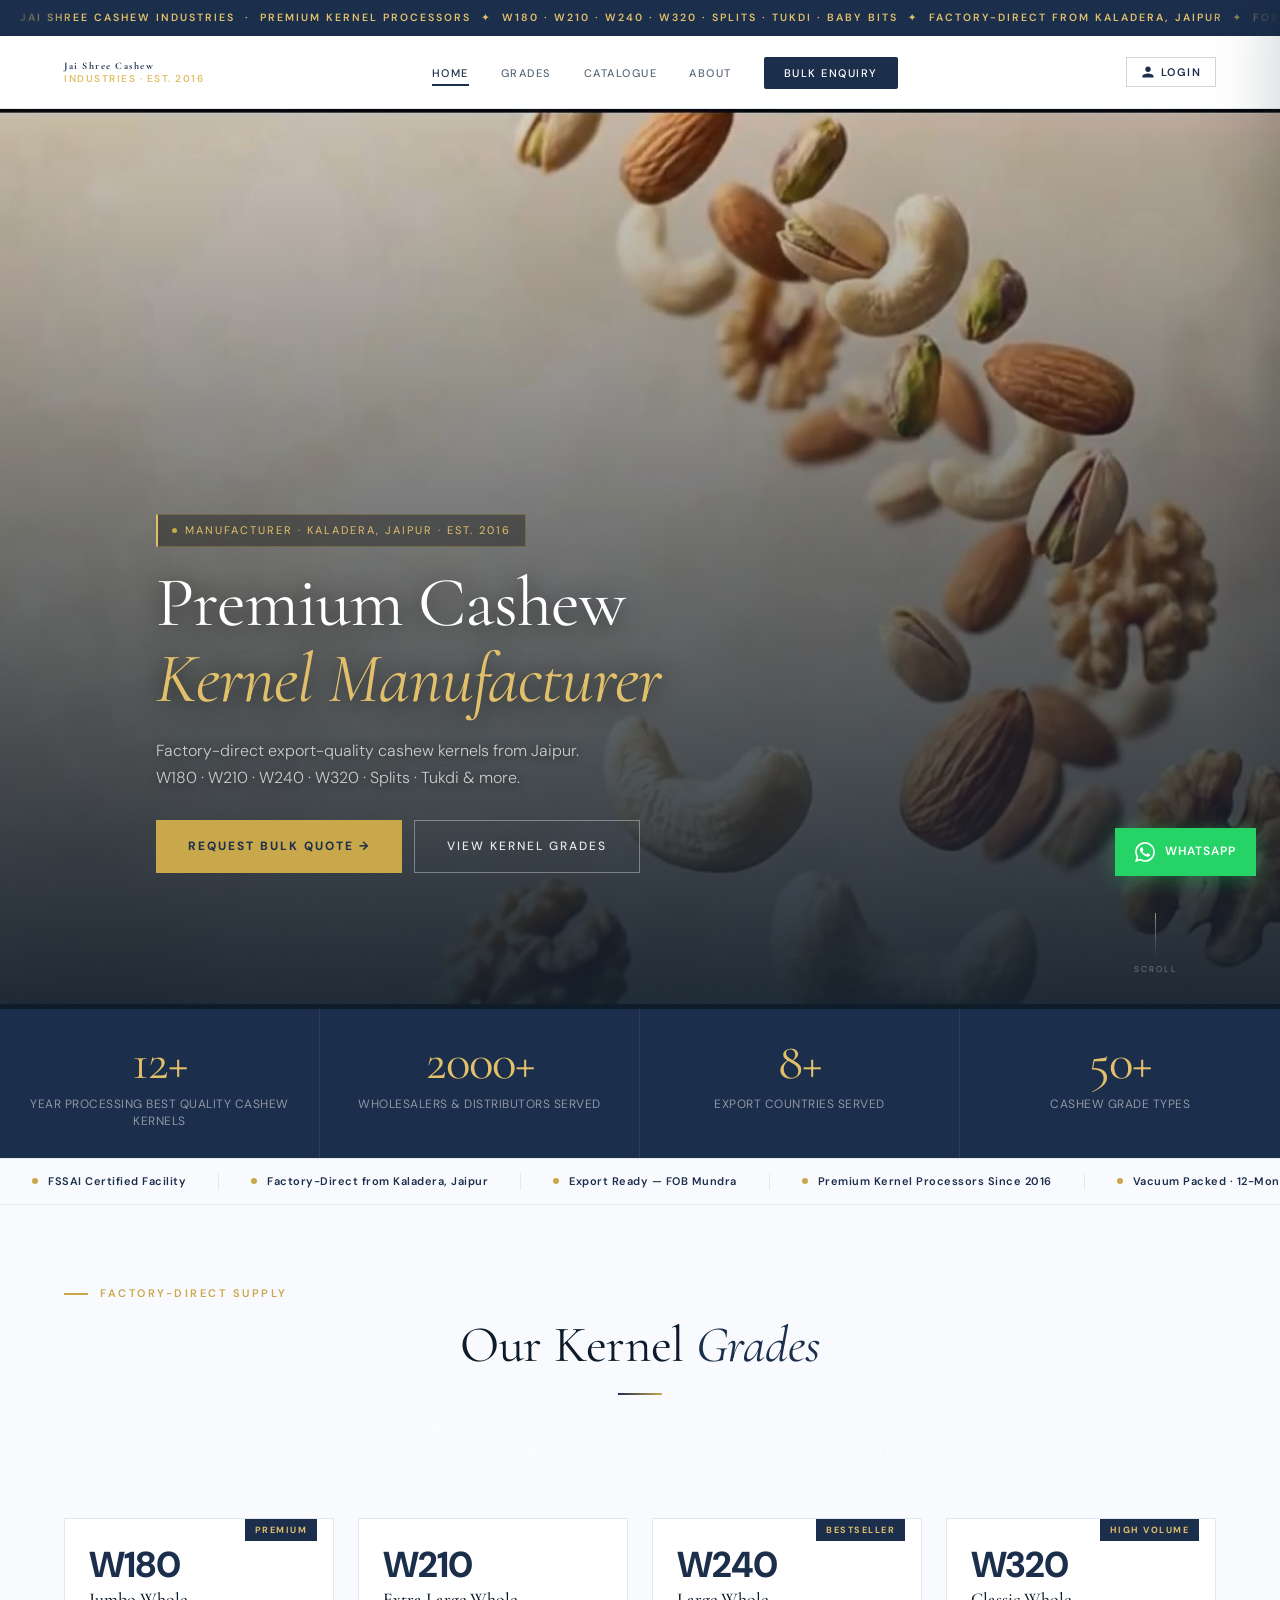
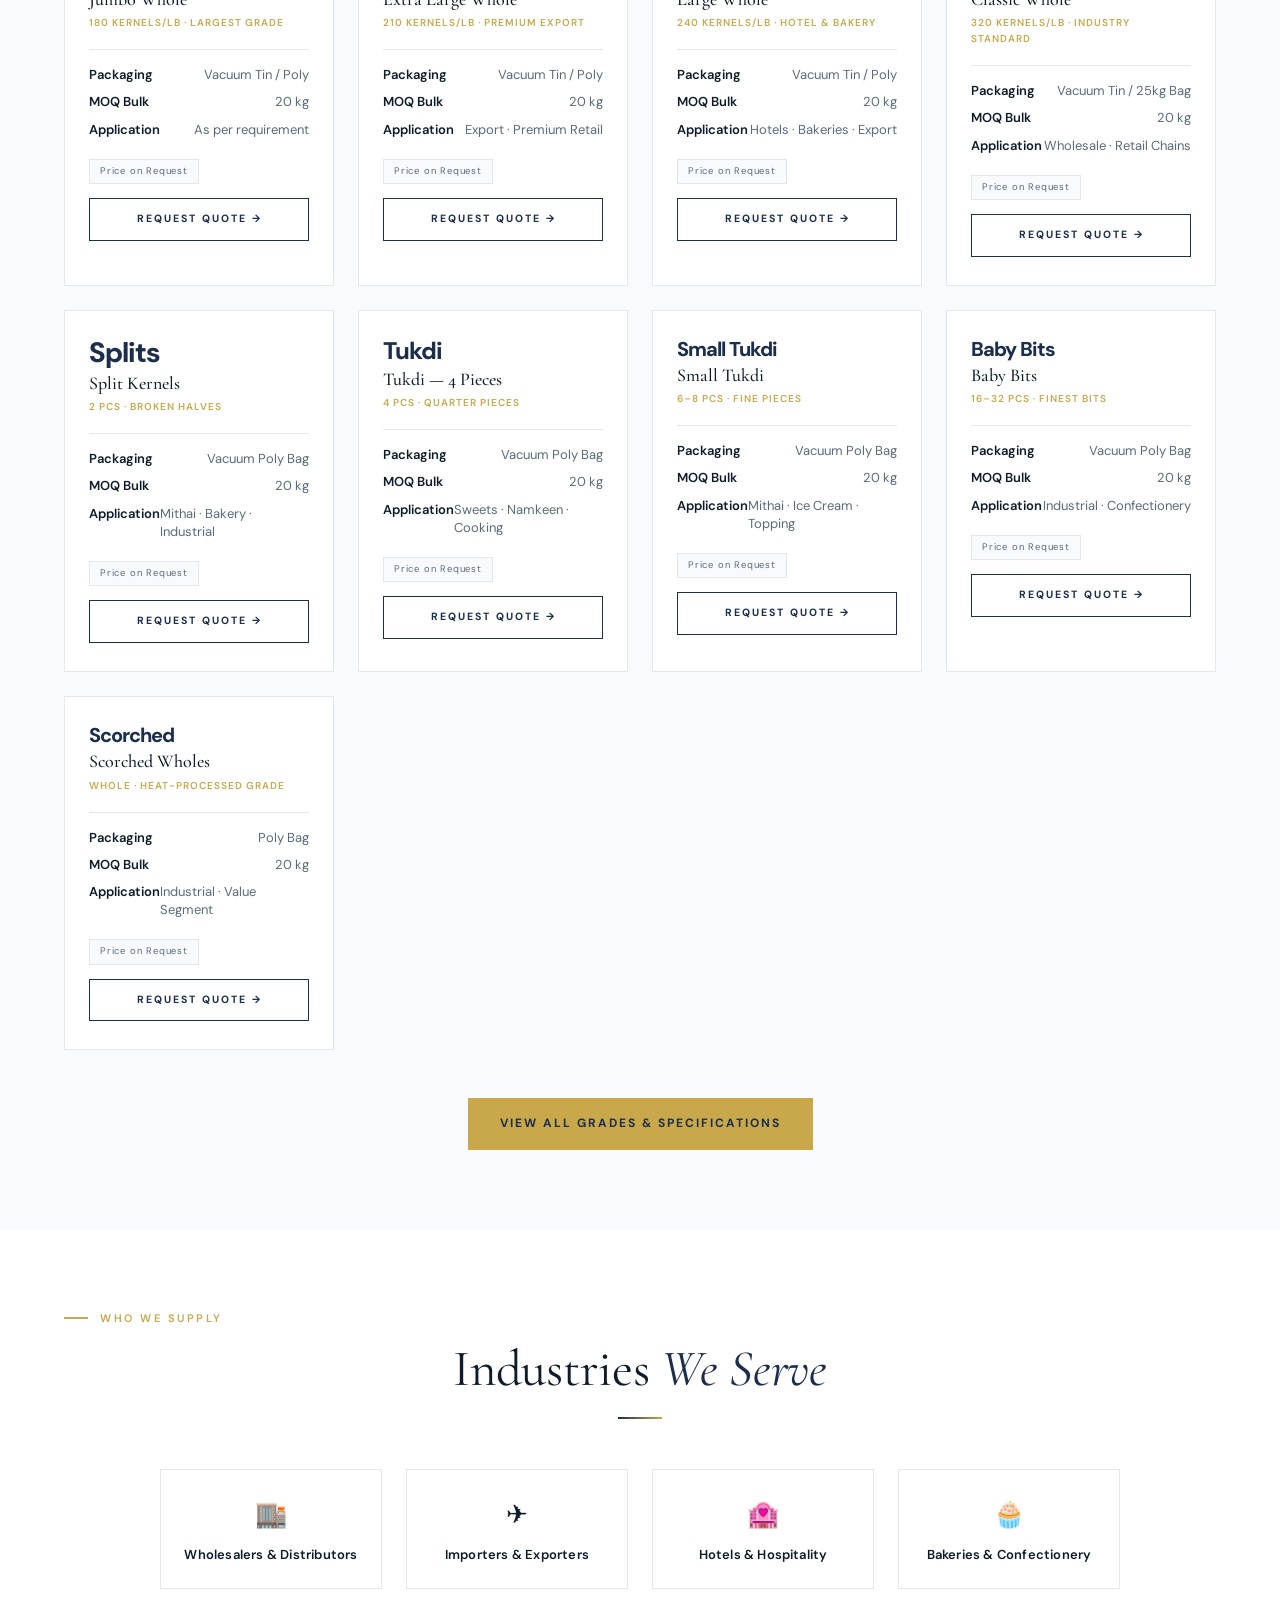
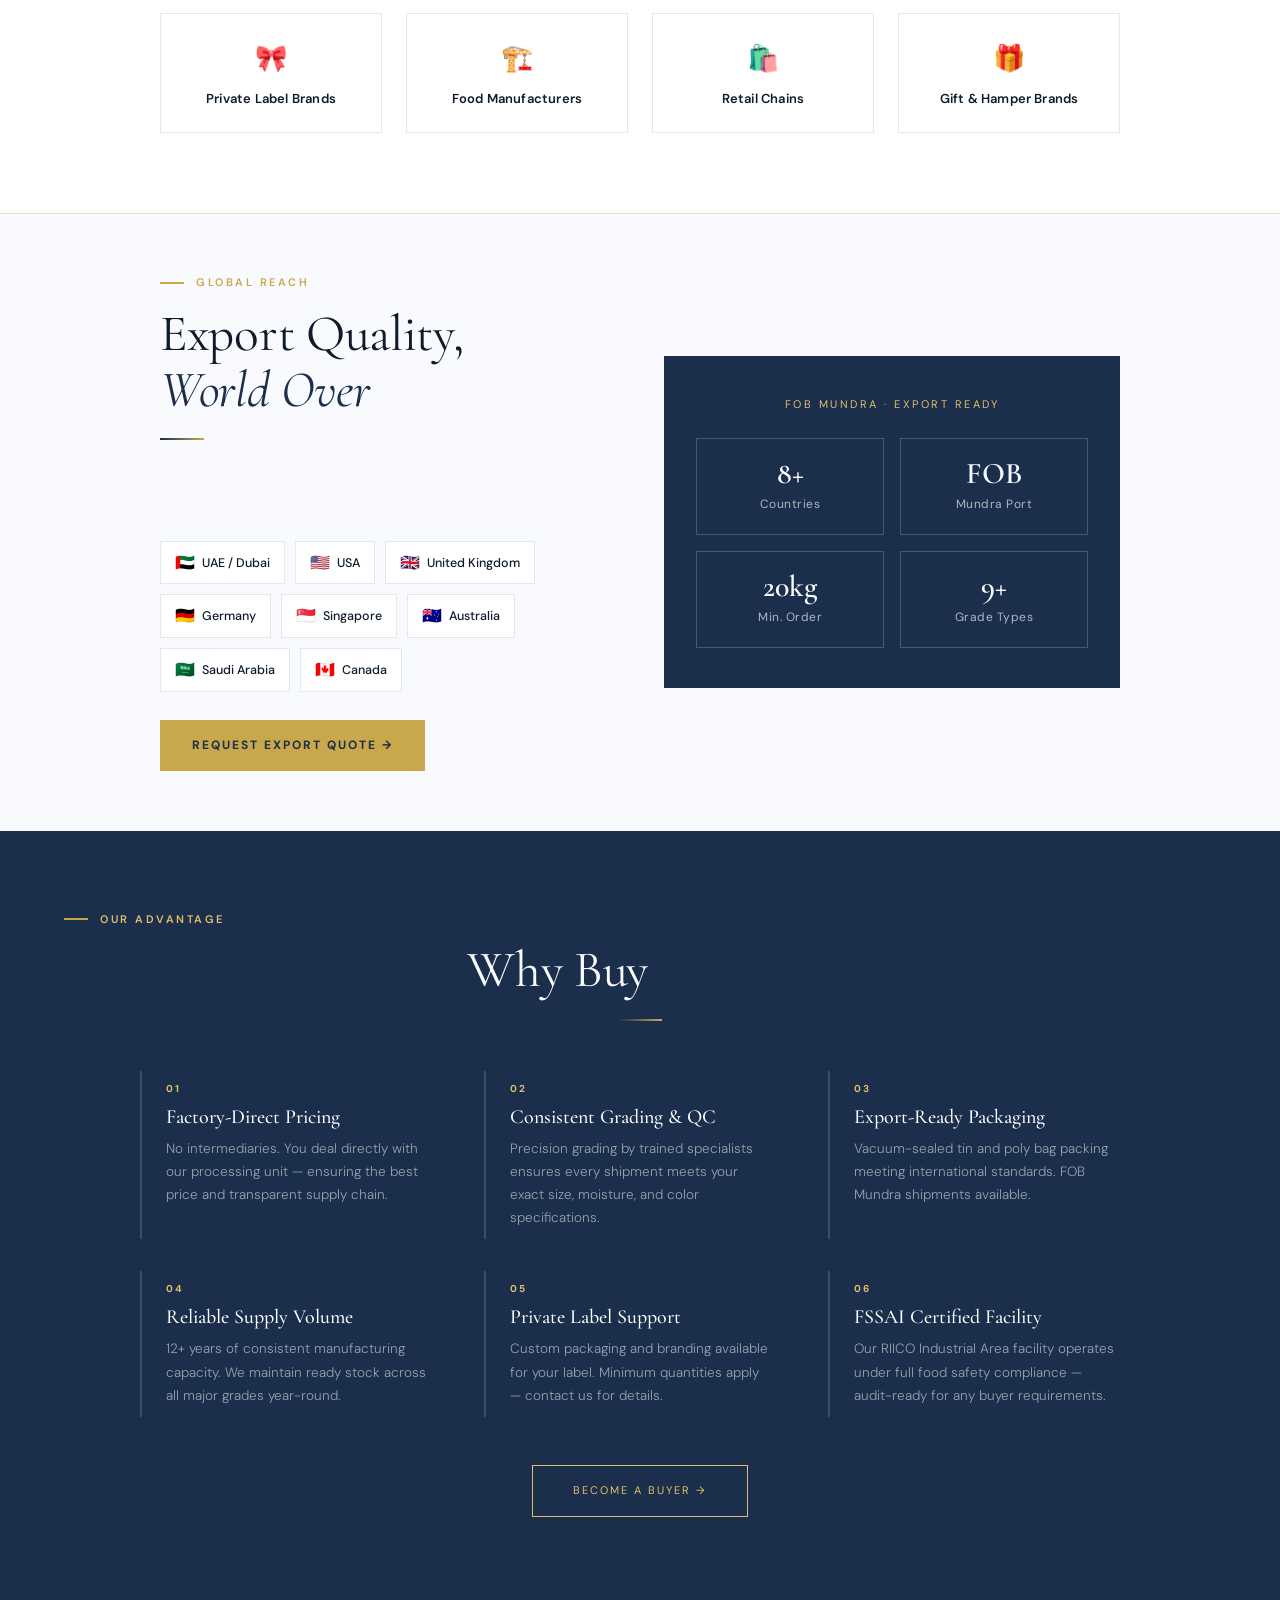
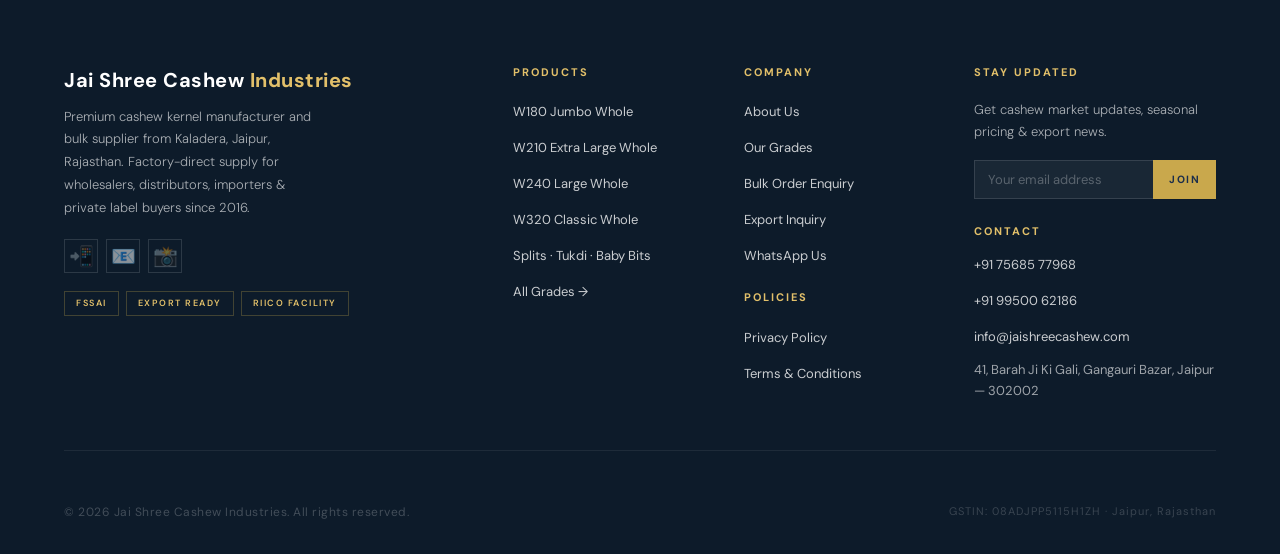
==== commit 3de78a5a: "Add files via upload" ====
--- a/index.html
+++ b/index.html
@@ -950,6 +950,11 @@
       <li><a href="#" onclick="showPage('contact');return false;" class="nav-cta nav-page-link" data-page="contact">BULK ENQUIRY</a></li>
     </ul>
     <div class="nav-icons">
+      <!-- Account / Admin trigger -->
+      <button class="nav-icon-btn" id="navAccountBtn" onclick="handleNavAccount()" title="Account / Admin" style="background:none;border:1px solid rgba(27,46,75,.2);padding:7px 14px;font-size:11px;letter-spacing:1.5px;color:#1B2E4B;font-family:'DM Sans',sans-serif;font-weight:600;cursor:pointer;display:flex;align-items:center;gap:6px;transition:.2s" onmouseover="this.style.background='#1B2E4B';this.style.color='#E2C06A'" onmouseout="this.style.background='none';this.style.color='#1B2E4B'">
+        <svg width="14" height="14" viewBox="0 0 24 24" fill="currentColor"><path d="M12 12c2.7 0 4.8-2.1 4.8-4.8S14.7 2.4 12 2.4 7.2 4.5 7.2 7.2 9.3 12 12 12zm0 2.4c-3.2 0-9.6 1.6-9.6 4.8v2.4h19.2v-2.4c0-3.2-6.4-4.8-9.6-4.8z"/></svg>
+        <span id="navAccountLabel">LOGIN</span>
+      </button>
       <button class="hamburger" onclick="toggleMobile()"><span></span><span></span><span></span></button>
     </div>
   </div>
@@ -2830,19 +2835,141 @@
     <div class="admin-tab-content" id="admintab-gallery">
       <div class="admin-table-wrap" style="padding:24px">
         <div class="admin-table-header" style="padding:0 0 20px;border-bottom:1px solid var(--border)">
-          <div class="admin-table-title">Gallery Images</div>
-          <button class="admin-add-product-btn" onclick="document.getElementById('galleryUploadInput').click()">+ UPLOAD IMAGES</button>
+          <div class="admin-table-title">Website Photos</div>
+          <button class="admin-add-product-btn" onclick="document.getElementById('galleryUploadInput').click()">+ UPLOAD TO GALLERY</button>
         </div>
         <input type="file" id="galleryUploadInput" accept="image/*" multiple style="display:none" onchange="handleGalleryUpload(this)">
-        <div class="admin-upload-zone" onclick="document.getElementById('galleryUploadInput').click()" style="margin-top:20px">
-          <div style="font-size:32px;color:var(--border)">+</div>
-          <p><strong>Click to upload</strong> or drag images here</p>
-          <p style="font-size:11px;margin-top:4px;color:var(--text-muted)">JPG, PNG, WEBP · Multiple files supported</p>
-        </div>
-        <div id="galleryUploadProgress" style="display:none;padding:12px 0;font-size:13px;color:var(--gold);letter-spacing:1px">Uploading...</div>
-        <div class="admin-gallery-grid" id="adminGalleryGrid">
-          <div class="admin-loading">Loading gallery...</div>
-        </div>
+
+        <!-- WEBSITE PHOTO SLOTS — Fixed positions -->
+        <div style="margin:24px 0 8px;font-size:10px;letter-spacing:2px;color:var(--text-soft);font-weight:700;text-transform:uppercase">📍 Required Website Photos — Upload Karein</div>
+        <p style="font-size:12.5px;color:var(--text-soft);margin-bottom:20px;line-height:1.7">Ye photos website par specific jagah use hoti hain. Har slot ke saath <strong>AI prompt</strong> diya gaya hai — ChatGPT / Midjourney / Google se bana ke download karein, ya khud ki real photos upload karein.</p>
+
+        <div style="display:grid;grid-template-columns:repeat(auto-fill,minmax(280px,1fr));gap:20px;margin-bottom:36px">
+
+          <!-- Slot 1: Hero Video -->
+          <div style="border:2px dashed #1B2E4B;padding:20px;background:#F8FAFE">
+            <div style="font-size:11px;letter-spacing:1.5px;color:#1B2E4B;font-weight:700;margin-bottom:6px">🎬 HERO VIDEO (Desktop)</div>
+            <div style="font-size:11.5px;color:#5A6A7A;line-height:1.6;margin-bottom:12px">File: <code style="background:#eee;padding:2px 6px;font-size:11px">images/hero-video.mp4</code></div>
+            <div style="background:#1B2E4B;color:#E2C06A;padding:12px;font-size:11.5px;line-height:1.7;margin-bottom:12px;border-left:3px solid #C9A84C">
+              <strong>📸 Real Photo:</strong> Factory se cashews girte hue ka slow-motion video ya high-quality photo. Landscape orientation. Dark/moody background.
+            </div>
+            <div style="font-size:11px;color:#7a8a9a">Resolution: 1920×1080 minimum · MP4 format</div>
+          </div>
+
+          <!-- Slot 2: Hero Video Mobile -->
+          <div style="border:2px dashed #C9A84C;padding:20px;background:#FFFDF5">
+            <div style="font-size:11px;letter-spacing:1.5px;color:#C9A84C;font-weight:700;margin-bottom:6px">📱 HERO VIDEO (Mobile)</div>
+            <div style="font-size:11.5px;color:#5A6A7A;line-height:1.6;margin-bottom:12px">File: <code style="background:#eee;padding:2px 6px;font-size:11px">images/hero-video-mobile.mp4</code></div>
+            <div style="background:#1B2E4B;color:#E2C06A;padding:12px;font-size:11.5px;line-height:1.7;margin-bottom:12px;border-left:3px solid #C9A84C">
+              <strong>📸 Real Photo:</strong> Same cashew video, portrait format (9:16). Mobile screen ke liye vertical crop karein. Ya naya vertical video shoot karein factory se.
+            </div>
+            <div style="font-size:11px;color:#7a8a9a">Resolution: 1080×1920 · Portrait/Vertical MP4</div>
+          </div>
+
+          <!-- Slot 3: Founder Jitesh -->
+          <div style="border:2px dashed #1B2E4B;padding:20px;background:#F8FAFE">
+            <div style="font-size:11px;letter-spacing:1.5px;color:#1B2E4B;font-weight:700;margin-bottom:6px">👤 FOUNDER — JITESH PANSARI</div>
+            <div style="font-size:11.5px;color:#5A6A7A;line-height:1.6;margin-bottom:12px">File: <code style="background:#eee;padding:2px 6px;font-size:11px">images/founder-jitesh.webp</code></div>
+            <div style="background:#1B2E4B;color:#E2C06A;padding:12px;font-size:11.5px;line-height:1.7;margin-bottom:12px;border-left:3px solid #C9A84C">
+              <strong>📸 Real Photo:</strong> Jitesh bhai ki professional photo — formal dress, light background ya factory background. Square ya portrait crop. Clear face, good lighting.
+            </div>
+            <div style="font-size:11px;color:#7a8a9a">Size: 400×400px square preferred · WEBP/JPG</div>
+          </div>
+
+          <!-- Slot 4: Founder Praveen -->
+          <div style="border:2px dashed #1B2E4B;padding:20px;background:#F8FAFE">
+            <div style="font-size:11px;letter-spacing:1.5px;color:#1B2E4B;font-weight:700;margin-bottom:6px">👤 FOUNDER — PRAVEEN PANSARI</div>
+            <div style="font-size:11.5px;color:#5A6A7A;line-height:1.6;margin-bottom:12px">File: <code style="background:#eee;padding:2px 6px;font-size:11px">images/founder-praveen.webp</code></div>
+            <div style="background:#1B2E4B;color:#E2C06A;padding:12px;font-size:11.5px;line-height:1.7;margin-bottom:12px;border-left:3px solid #C9A84C">
+              <strong>📸 Real Photo:</strong> Praveen bhai ki photo — same style. Factory ya office background. Confident pose, clear lighting.
+            </div>
+            <div style="font-size:11px;color:#7a8a9a">Size: 400×400px square preferred · WEBP/JPG</div>
+          </div>
+
+          <!-- Slot 5: Gallery 1 — Grading -->
+          <div style="border:2px dashed #2ecc71;padding:20px;background:#F5FFF8">
+            <div style="font-size:11px;letter-spacing:1.5px;color:#27ae60;font-weight:700;margin-bottom:6px">🏭 GALLERY — GRADING SECTION</div>
+            <div style="font-size:11.5px;color:#5A6A7A;line-height:1.6;margin-bottom:12px">File: <code style="background:#eee;padding:2px 6px;font-size:11px">images/gallery-1.webp</code></div>
+            <div style="background:#1B2E4B;color:#E2C06A;padding:12px;font-size:11.5px;line-height:1.7;margin-bottom:12px;border-left:3px solid #C9A84C">
+              <strong>📸 Real Photo:</strong> Grading section ki photo — workers cashew kernels sort karte hue. Trays, grading machine ya hand-sorting visible ho. Overhead ya side angle.
+            </div>
+            <div style="font-size:11px;color:#7a8a9a">Landscape preferred · Minimum 800×600px</div>
+          </div>
+
+          <!-- Slot 6: Gallery 2 — Packaging -->
+          <div style="border:2px dashed #2ecc71;padding:20px;background:#F5FFF8">
+            <div style="font-size:11px;letter-spacing:1.5px;color:#27ae60;font-weight:700;margin-bottom:6px">📦 GALLERY — PACKAGING SECTION</div>
+            <div style="font-size:11.5px;color:#5A6A7A;line-height:1.6;margin-bottom:12px">File: <code style="background:#eee;padding:2px 6px;font-size:11px">images/gallery-2.webp</code></div>
+            <div style="background:#1B2E4B;color:#E2C06A;padding:12px;font-size:11.5px;line-height:1.7;margin-bottom:12px;border-left:3px solid #C9A84C">
+              <strong>📸 Real Photo:</strong> Packing area — vacuum tin ya poly bags mein packing hote cashews. Sealed bags/tins clearly visible. Clean, organized factory floor.
+            </div>
+            <div style="font-size:11px;color:#7a8a9a">Landscape preferred · Minimum 800×600px</div>
+          </div>
+
+          <!-- Slot 7: Gallery Production Floor -->
+          <div style="border:2px dashed #2ecc71;padding:20px;background:#F5FFF8">
+            <div style="font-size:11px;letter-spacing:1.5px;color:#27ae60;font-weight:700;margin-bottom:6px">🏗️ GALLERY — PRODUCTION FLOOR</div>
+            <div style="font-size:11.5px;color:#5A6A7A;line-height:1.6;margin-bottom:12px">File: <code style="background:#eee;padding:2px 6px;font-size:11px">images/gallery-production.webp</code></div>
+            <div style="background:#1B2E4B;color:#E2C06A;padding:12px;font-size:11.5px;line-height:1.7;margin-bottom:12px;border-left:3px solid #C9A84C">
+              <strong>📸 Real Photo:</strong> Factory floor ka wide shot — cutting section, machines, workers. Busy production environment. RIICO facility interior clearly visible.
+            </div>
+            <div style="font-size:11px;color:#7a8a9a">Wide landscape · Minimum 1200×700px</div>
+          </div>
+
+          <!-- Slot 8: Gallery Tree / Farm -->
+          <div style="border:2px dashed #3498db;padding:20px;background:#F0F8FF">
+            <div style="font-size:11px;letter-spacing:1.5px;color:#2980b9;font-weight:700;margin-bottom:6px">🌳 GALLERY — CASHEW FARM / TREE</div>
+            <div style="font-size:11.5px;color:#5A6A7A;line-height:1.6;margin-bottom:12px">File: <code style="background:#eee;padding:2px 6px;font-size:11px">images/gallery-tree.webp</code></div>
+            <div style="background:#1B2E4B;color:#E2C06A;padding:12px;font-size:11.5px;line-height:1.7;margin-bottom:12px;border-left:3px solid #C9A84C">
+              <strong>🤖 AI Prompt:</strong> "Cashew nut tree with raw cashew nuts hanging, lush green farm, West Africa or India, bright natural daylight, professional food photography, no people" — Midjourney / Adobe Firefly / Bing Image Creator mein use karein.
+            </div>
+            <div style="font-size:11px;color:#7a8a9a">Landscape · Minimum 800×600px</div>
+          </div>
+
+          <!-- Slot 9: Export / Hero Export -->
+          <div style="border:2px dashed #3498db;padding:20px;background:#F0F8FF">
+            <div style="font-size:11px;letter-spacing:1.5px;color:#2980b9;font-weight:700;margin-bottom:6px">🚢 EXPORT PAGE — HERO IMAGE</div>
+            <div style="font-size:11.5px;color:#5A6A7A;line-height:1.6;margin-bottom:12px">File: <code style="background:#eee;padding:2px 6px;font-size:11px">images/hero-export.webp</code></div>
+            <div style="background:#1B2E4B;color:#E2C06A;padding:12px;font-size:11.5px;line-height:1.7;margin-bottom:12px;border-left:3px solid #C9A84C">
+              <strong>🤖 AI Prompt:</strong> "Premium cashew kernels in a bowl with export shipping boxes in background, professional product photography, dark moody lighting, luxury feel, high resolution" — ChatGPT / Midjourney use karein.
+            </div>
+            <div style="font-size:11px;color:#7a8a9a">Landscape · Minimum 900×600px</div>
+          </div>
+
+          <!-- Slot 10: Hero Main (fallback) -->
+          <div style="border:2px dashed #3498db;padding:20px;background:#F0F8FF">
+            <div style="font-size:11px;letter-spacing:1.5px;color:#2980b9;font-weight:700;margin-bottom:6px">🏠 HERO FALLBACK IMAGE</div>
+            <div style="font-size:11.5px;color:#5A6A7A;line-height:1.6;margin-bottom:12px">File: <code style="background:#eee;padding:2px 6px;font-size:11px">images/hero-main.webp</code></div>
+            <div style="background:#1B2E4B;color:#E2C06A;padding:12px;font-size:11.5px;line-height:1.7;margin-bottom:12px;border-left:3px solid #C9A84C">
+              <strong>📸 Real Photo:</strong> Factory entrance ya production floor ka best shot. Agar hero video load nahi ho toh ye poster image dikhhegi. High quality, dark tone preferred.
+            </div>
+            <div style="font-size:11px;color:#7a8a9a">Landscape · 1920×1080px preferred</div>
+          </div>
+
+        </div><!-- end photo slots grid -->
+
+        <!-- Color legend -->
+        <div style="display:flex;gap:16px;flex-wrap:wrap;margin-bottom:28px;padding:14px;background:var(--bg2);font-size:12px;color:var(--text-soft)">
+          <span><span style="color:#1B2E4B;font-weight:700">◼ Navy border</span> = Zaruri / Most important</span>
+          <span><span style="color:#27ae60;font-weight:700">◼ Green border</span> = Factory photos (real photos chahiye)</span>
+          <span><span style="color:#2980b9;font-weight:700">◼ Blue border</span> = AI se bana sakte hain</span>
+          <span><span style="color:#C9A84C;font-weight:700">◼ Gold border</span> = Mobile specific</span>
+        </div>
+
+        <!-- Generic gallery upload section -->
+        <div style="border-top:1px solid var(--border);padding-top:24px">
+          <div style="font-size:10px;letter-spacing:2px;color:var(--text-soft);font-weight:700;margin-bottom:16px;text-transform:uppercase">📂 Additional Gallery Images (Homepage Gallery Strip)</div>
+          <div class="admin-upload-zone" onclick="document.getElementById('galleryUploadInput').click()" style="margin-bottom:16px">
+            <div style="font-size:32px;color:var(--border)">+</div>
+            <p><strong>Click to upload</strong> extra gallery images</p>
+            <p style="font-size:11px;margin-top:4px;color:var(--text-muted)">JPG, PNG, WEBP · Multiple files supported · These show in the homepage photo strip</p>
+          </div>
+          <div id="galleryUploadProgress" style="display:none;padding:12px 0;font-size:13px;color:var(--gold);letter-spacing:1px">Uploading...</div>
+          <div class="admin-gallery-grid" id="adminGalleryGrid">
+            <div class="admin-loading">Loading gallery...</div>
+          </div>
+        </div>
+
       </div>
     </div>
 
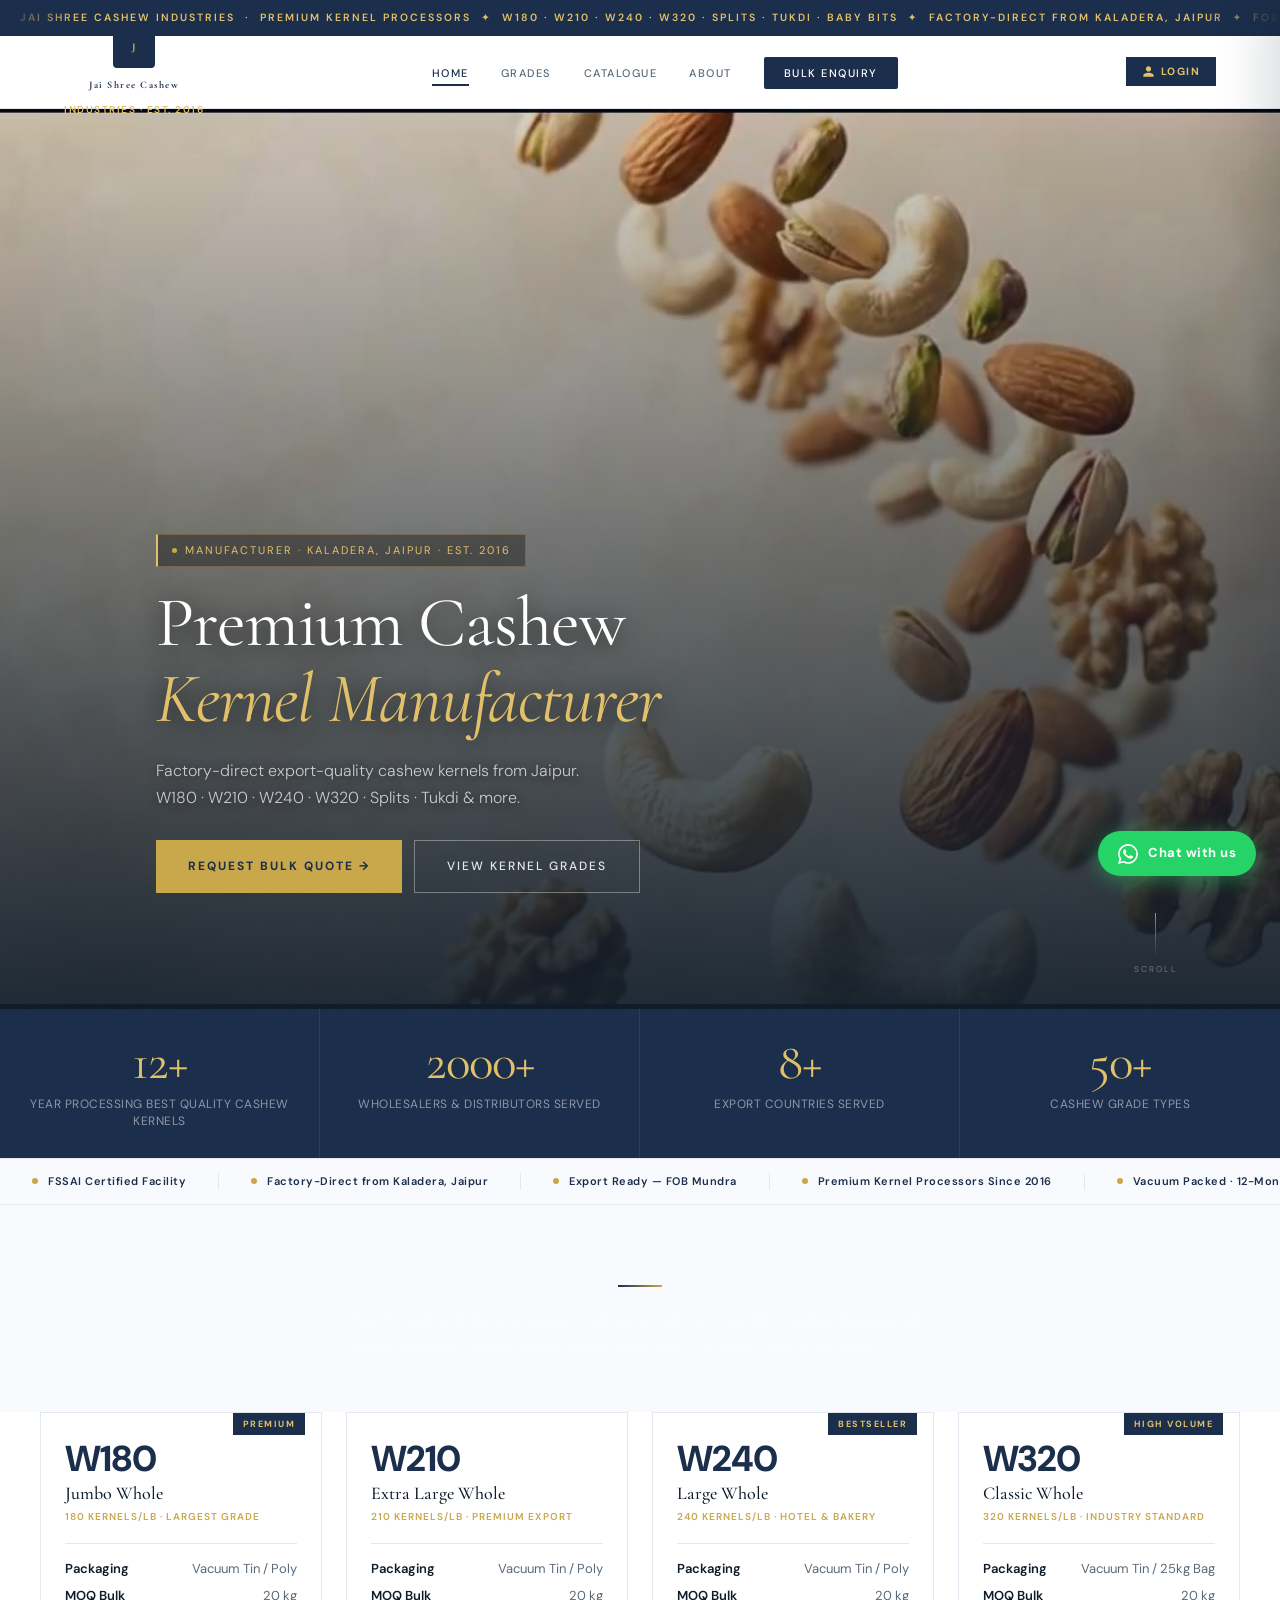
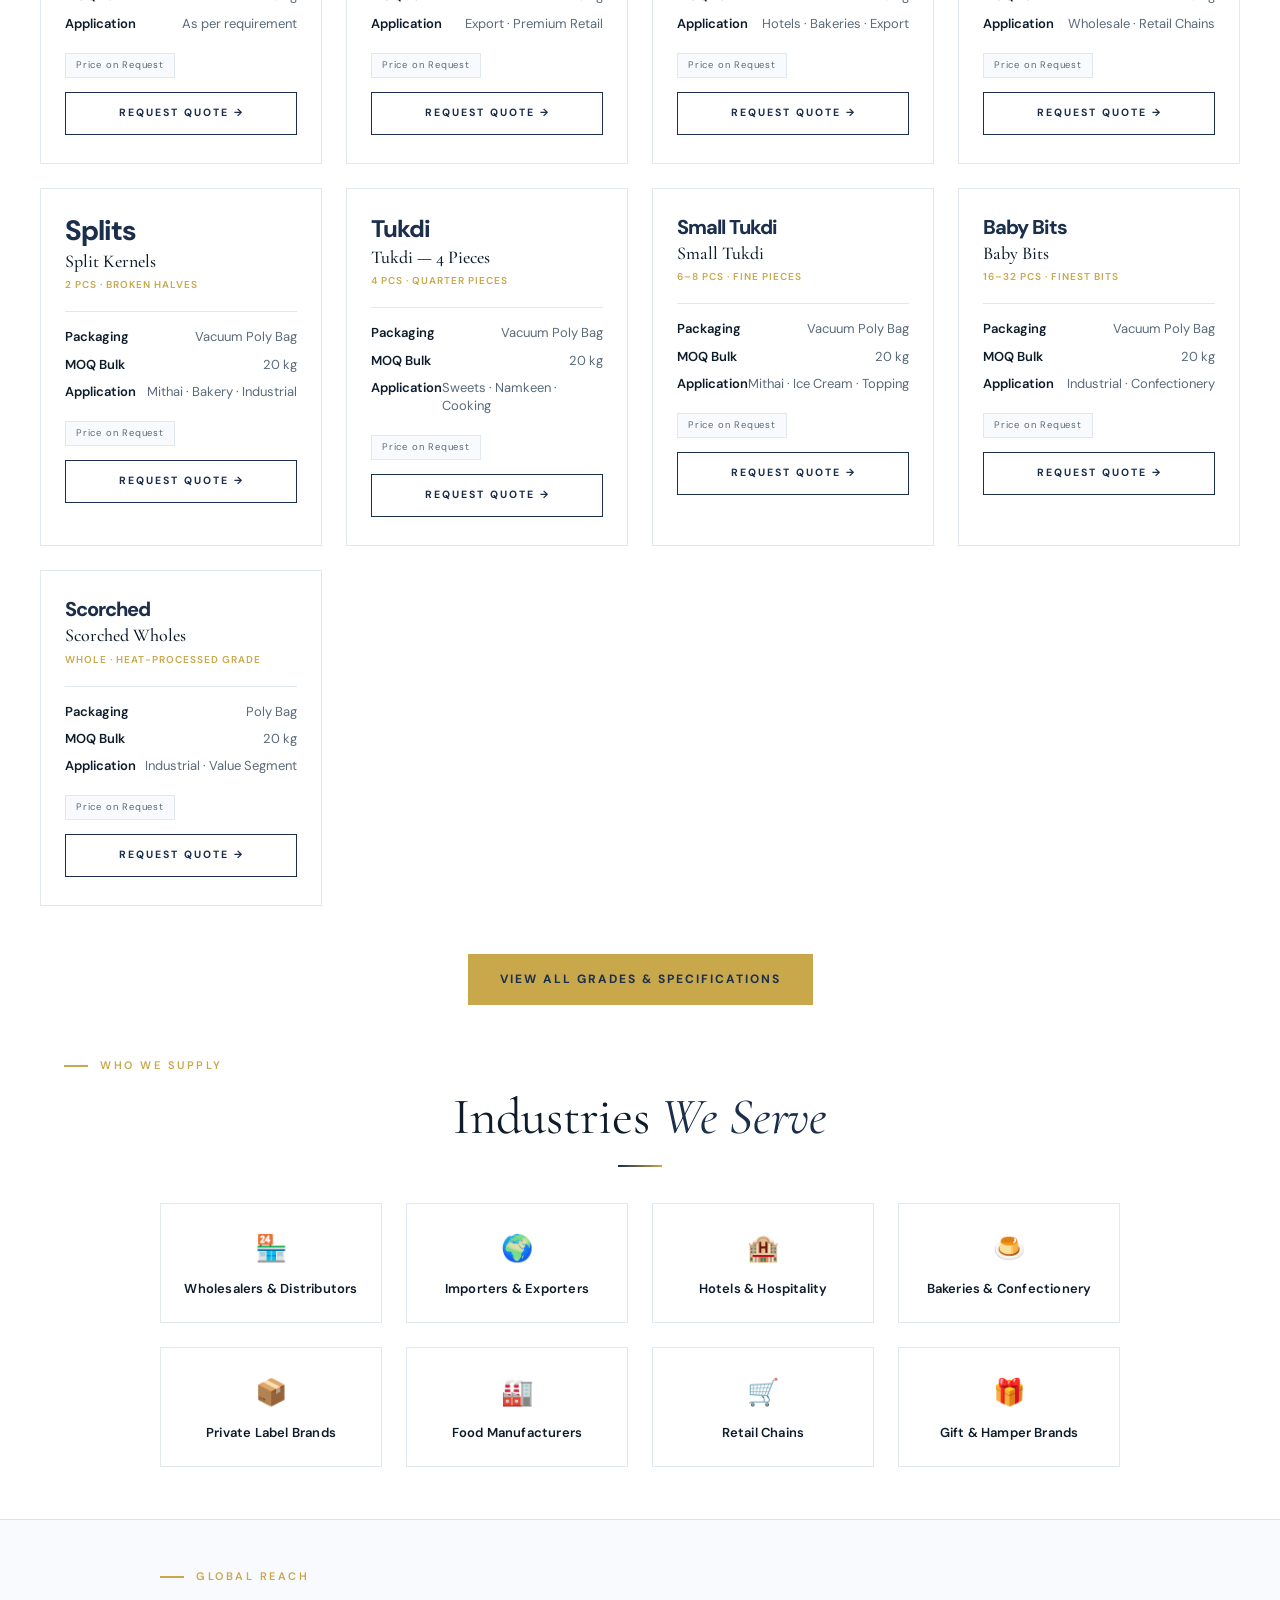
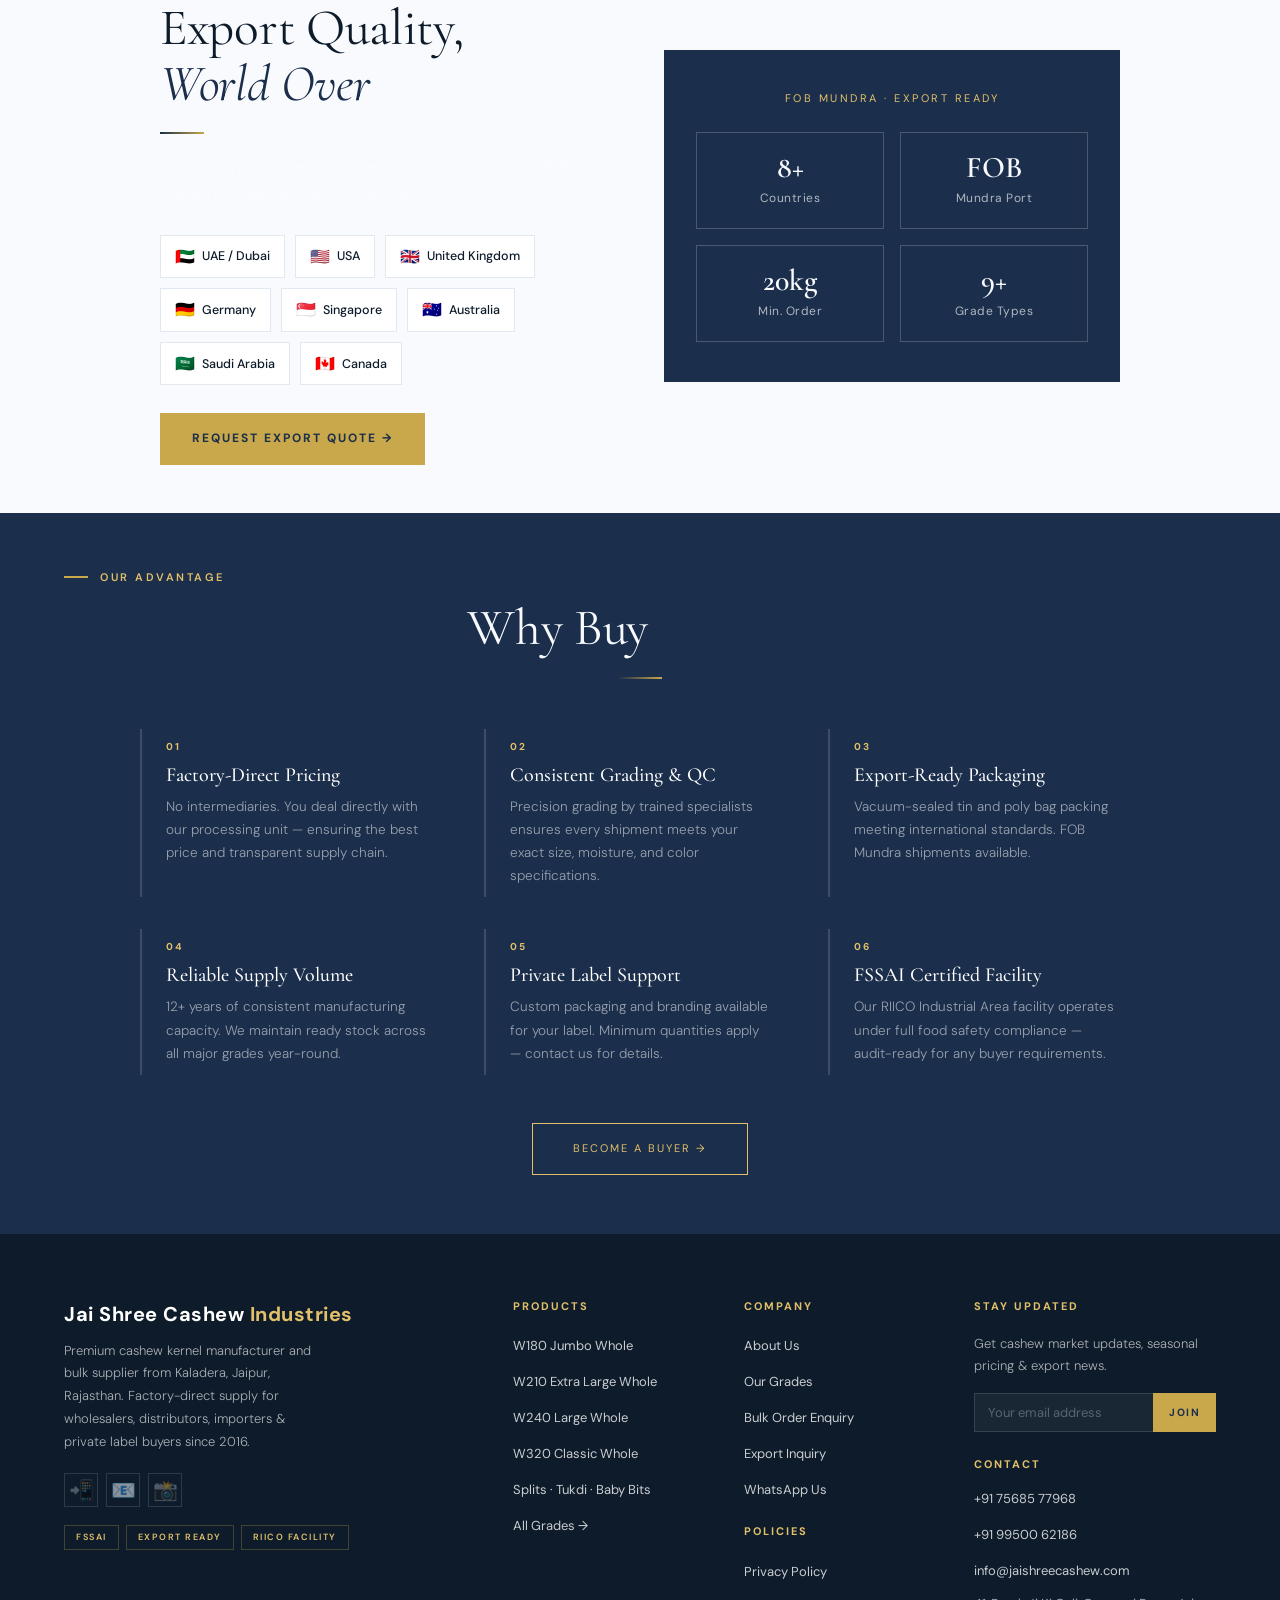
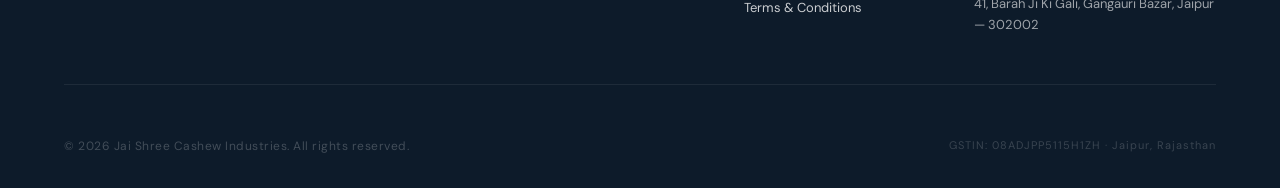
==== commit e47b25b1: "Add files via upload" ====
--- a/index.html
+++ b/index.html
@@ -935,12 +935,16 @@
 <!-- Navbar -->
 <nav>
   <div class="nav-inner">
-    <a href="#home" class="logo" onclick="showPage('home');return false;" style="display:flex;align-items:center;gap:12px;text-decoration:none">
-      <img src="images/logo.png" alt="Jai Shree Cashews" style="height:48px;width:auto;display:block" onerror="this.style.display='none'" id="nav-logo-img">
-      <span style="display:flex;flex-direction:column;line-height:1.15">
-        <span style="font-family:'Cormorant Garamond',serif;font-size:20px;font-weight:700;color:#1B2E4B;letter-spacing:.3px">Jai Shree Cashew</span>
-        <span style="font-size:9.5px;letter-spacing:2.5px;color:var(--gold2);text-transform:uppercase;font-weight:600">Industries · Est. 2016</span>
-      </span>
+    <a href="#home" class="logo" onclick="showPage('home');return false;" style="display:flex;flex-direction:column;align-items:center;text-decoration:none;gap:2px;min-width:120px">
+      <img src="images/logo.png" alt="Jai Shree Cashew Industries" id="nav-logo-img"
+        style="height:42px;width:auto;display:block;object-fit:contain"
+        onerror="this.style.display='none';document.getElementById('nav-logo-fallback').style.display='flex'">
+      <!-- Fallback: shown only if logo.png fails -->
+      <div id="nav-logo-fallback" style="display:none;width:42px;height:42px;background:#1B2E4B;align-items:center;justify-content:center;border-radius:4px">
+        <span style="color:#E2C06A;font-family:'Cormorant Garamond',serif;font-size:22px;font-weight:700;line-height:1">J</span>
+      </div>
+      <span style="font-family:'Cormorant Garamond',serif;font-size:13px;font-weight:700;color:#1B2E4B;letter-spacing:.5px;white-space:nowrap;line-height:1.2;text-align:center">Jai Shree Cashew</span>
+      <span style="font-size:7.5px;letter-spacing:2px;color:var(--gold2);text-transform:uppercase;font-weight:600;white-space:nowrap">Industries · Est. 2016</span>
     </a>
     <ul class="nav-links">
       <li><a href="#" onclick="showPage('home');return false;" class="nav-page-link active" data-page="home">HOME</a></li>
@@ -950,9 +954,10 @@
       <li><a href="#" onclick="showPage('contact');return false;" class="nav-cta nav-page-link" data-page="contact">BULK ENQUIRY</a></li>
     </ul>
     <div class="nav-icons">
-      <!-- Account / Admin trigger -->
-      <button class="nav-icon-btn" id="navAccountBtn" onclick="handleNavAccount()" title="Account / Admin" style="background:none;border:1px solid rgba(27,46,75,.2);padding:7px 14px;font-size:11px;letter-spacing:1.5px;color:#1B2E4B;font-family:'DM Sans',sans-serif;font-weight:600;cursor:pointer;display:flex;align-items:center;gap:6px;transition:.2s" onmouseover="this.style.background='#1B2E4B';this.style.color='#E2C06A'" onmouseout="this.style.background='none';this.style.color='#1B2E4B'">
-        <svg width="14" height="14" viewBox="0 0 24 24" fill="currentColor"><path d="M12 12c2.7 0 4.8-2.1 4.8-4.8S14.7 2.4 12 2.4 7.2 4.5 7.2 7.2 9.3 12 12 12zm0 2.4c-3.2 0-9.6 1.6-9.6 4.8v2.4h19.2v-2.4c0-3.2-6.4-4.8-9.6-4.8z"/></svg>
+      <!-- LOGIN / ADMIN button — always visible desktop + mobile -->
+      <button id="navAccountBtn" onclick="handleNavAccount()" title="Login / Admin"
+        style="background:#1B2E4B;border:none;padding:8px 16px;font-size:10.5px;letter-spacing:1.5px;color:#E2C06A;font-family:'DM Sans',sans-serif;font-weight:700;cursor:pointer;display:flex;align-items:center;gap:6px;white-space:nowrap;flex-shrink:0">
+        <svg width="13" height="13" viewBox="0 0 24 24" fill="currentColor"><path d="M12 12c2.7 0 4.8-2.1 4.8-4.8S14.7 2.4 12 2.4 7.2 4.5 7.2 7.2 9.3 12 12 12zm0 2.4c-3.2 0-9.6 1.6-9.6 4.8v2.4h19.2v-2.4c0-3.2-6.4-4.8-9.6-4.8z"/></svg>
         <span id="navAccountLabel">LOGIN</span>
       </button>
       <button class="hamburger" onclick="toggleMobile()"><span></span><span></span><span></span></button>
@@ -991,12 +996,27 @@
   <!-- Video background — edge-to-edge, cover fill -->
   <video class="hero-video"
     autoplay muted loop playsinline
-    preload="metadata"
-    poster="images/hero-poster.jpg">
+    preload="auto"
+    id="heroVideo">
     <source src="images/hero-video-mobile.mp4" type="video/mp4" media="(max-width:768px)">
     <source src="images/hero-video.mp4" type="video/mp4">
     <source src="images/hero-video-2.mp4" type="video/mp4">
   </video>
+  <!-- Preload poster image separately — shown until video plays -->
+  <div id="heroVideoPoster" style="position:absolute;inset:0;background-image:url('images/hero-poster.jpg');background-size:cover;background-position:center;z-index:1;transition:opacity .8s"></div>
+  <script>
+    (function(){
+      var v = document.getElementById('heroVideo');
+      var p = document.getElementById('heroVideoPoster');
+      if(!v||!p) return;
+      function hidePoster(){ p.style.opacity='0'; setTimeout(function(){p.style.display='none';},900); }
+      if(v.readyState >= 3) { hidePoster(); return; }
+      v.addEventListener('canplay', hidePoster, {once:true});
+      v.addEventListener('playing', hidePoster, {once:true});
+      // Fallback — hide after 3s regardless
+      setTimeout(hidePoster, 3000);
+    })();
+  </script>
 
   <!-- Stronger gradient overlay -->
   <div class="hero-overlay" style="background:linear-gradient(to top, rgba(13,27,42,.92) 0%, rgba(13,27,42,.58) 48%, rgba(13,27,42,.15) 100%)"></div>
@@ -1053,10 +1073,7 @@
 </div>
 
 <!-- KERNEL GRADES SHOWCASE — B2B SPEC FOCUSED -->
-<section style="padding:80px 5%;background:#F8FAFE">
-  <div style="text-align:center;margin-bottom:50px">
-    <div class="sec-tag fade-up">Factory-Direct Supply</div>
-    <h2 class="sec-title fade-up">Our Kernel <em>Grades</em></h2>
+<section style="padding:60px 5% 52px;background:#F8FAFE">
     <div class="divider fade-up" style="margin:20px auto"></div>
     <p class="sec-sub fade-up" style="max-width:580px;margin:0 auto">Export-quality whole &amp; processed cashew kernels from our RIICO facility, Kaladera. All grades available for bulk orders, private label, and FOB export. Min. order 20 kg.</p>
   </div>
@@ -1198,26 +1215,28 @@
 </section>
 
 <!-- INDUSTRIES SERVED -->
-<section style="padding:80px 5%;background:#fff">
-  <div style="text-align:center;margin-bottom:50px">
+<section style="padding:52px 5%">
+  <div style="text-align:center;margin-bottom:36px">
     <div class="sec-tag fade-up">Who We Supply</div>
     <h2 class="sec-title fade-up">Industries <em>We Serve</em></h2>
     <div class="divider fade-up" style="margin:20px auto"></div>
   </div>
   <div style="display:grid;grid-template-columns:repeat(auto-fit,minmax(200px,1fr));gap:24px;max-width:960px;margin:0 auto">
-    <div class="industry-card fade-up"><div class="industry-icon">🏬</div><div class="industry-name">Wholesalers &amp; Distributors</div></div>
-    <div class="industry-card fade-up stagger-1"><div class="industry-icon">✈️</div><div class="industry-name">Importers &amp; Exporters</div></div>
-    <div class="industry-card fade-up stagger-2"><div class="industry-icon">🏩</div><div class="industry-name">Hotels &amp; Hospitality</div></div>
-    <div class="industry-card fade-up stagger-3"><div class="industry-icon">🧁</div><div class="industry-name">Bakeries &amp; Confectionery</div></div>
-    <div class="industry-card fade-up stagger-4"><div class="industry-icon">🎀</div><div class="industry-name">Private Label Brands</div></div>
-    <div class="industry-card fade-up"><div class="industry-icon">🏗️</div><div class="industry-name">Food Manufacturers</div></div>
-    <div class="industry-card fade-up stagger-1"><div class="industry-icon">🛍️</div><div class="industry-name">Retail Chains</div></div>
+    <!-- EMOJI SET SELECTOR: Set A=current(plain), Set B=food-trade(active), Set C=minimal-luxury -->
+    <!-- SET B ACTIVE — To change: swap emoji values below -->
+    <div class="industry-card fade-up"><div class="industry-icon">🏪</div><div class="industry-name">Wholesalers &amp; Distributors</div></div>
+    <div class="industry-card fade-up stagger-1"><div class="industry-icon">🌍</div><div class="industry-name">Importers &amp; Exporters</div></div>
+    <div class="industry-card fade-up stagger-2"><div class="industry-icon">🏨</div><div class="industry-name">Hotels &amp; Hospitality</div></div>
+    <div class="industry-card fade-up stagger-3"><div class="industry-icon">🍮</div><div class="industry-name">Bakeries &amp; Confectionery</div></div>
+    <div class="industry-card fade-up stagger-4"><div class="industry-icon">📦</div><div class="industry-name">Private Label Brands</div></div>
+    <div class="industry-card fade-up"><div class="industry-icon">🏭</div><div class="industry-name">Food Manufacturers</div></div>
+    <div class="industry-card fade-up stagger-1"><div class="industry-icon">🛒</div><div class="industry-name">Retail Chains</div></div>
     <div class="industry-card fade-up stagger-2"><div class="industry-icon">🎁</div><div class="industry-name">Gift &amp; Hamper Brands</div></div>
   </div>
 </section>
 
 <!-- EXPORT MARKETS — HOMEPAGE -->
-<section style="padding:60px 5%;background:#F8FAFE;border-top:1px solid #e8e0d0">
+<section style="padding:48px 5%;background:#F8FAFE;border-top:1px solid #e8e0d0">
   <div style="max-width:960px;margin:0 auto;display:grid;grid-template-columns:1fr 1fr;gap:48px;align-items:center" class="export-mobile-grid">
     <div class="fade-up">
       <div class="sec-tag">Global Reach</div>
@@ -1265,7 +1284,7 @@
 </section>
 
 <!-- WHY BUYERS CHOOSE US -->
-<section style="padding:80px 5%;background:#1B2E4B">
+<section style="padding:56px 5%;background:#1B2E4B">
   <div style="text-align:center;margin-bottom:50px">
     <div class="sec-tag fade-up" style="color:var(--gold2)">Our Advantage</div>
     <h2 class="sec-title fade-up" style="color:var(--bg2)">Why Buy <em>From Us</em></h2>
@@ -1834,11 +1853,55 @@
     <!-- Write a Review CTA -->
     <div style="text-align:center;margin-top:32px;padding:0 5%">
       <p style="font-size:13px;color:#7a8a9a;margin-bottom:14px;letter-spacing:.3px">Happy with our cashews? Share your experience.</p>
-      <a href="https://wa.me/917568577968?text=Hi%2C+I+would+like+to+share+my+review+for+Jai+Shree+Cashew+Industries." target="_blank" style="display:inline-flex;align-items:center;gap:9px;background:#fff;border:1.5px solid #1B2E4B;color:#1B2E4B;padding:12px 28px;font-size:11px;letter-spacing:2px;font-weight:600;text-decoration:none;transition:.2s" onmouseover="this.style.background='#1B2E4B';this.style.color='#E2C06A'" onmouseout="this.style.background='#fff';this.style.color='#1B2E4B'">✍ WRITE A REVIEW</a>
+      <button onclick="openReviewModal()" style="display:inline-flex;align-items:center;gap:9px;background:#1B2E4B;border:none;color:#E2C06A;padding:13px 28px;font-size:11px;letter-spacing:2px;font-weight:700;cursor:pointer;font-family:'DM Sans',sans-serif;transition:.2s" onmouseover="this.style.background='#C9A84C';this.style.color='#1B2E4B'" onmouseout="this.style.background='#1B2E4B';this.style.color='#E2C06A'">✍ WRITE A REVIEW</button>
     </div>
 
   </div><!-- end slider-wrap -->
 </section>
+
+<!-- ── REVIEW MODAL ── -->
+<div id="reviewModal" style="display:none;position:fixed;inset:0;background:rgba(13,27,42,.7);z-index:6000;align-items:center;justify-content:center;padding:20px;backdrop-filter:blur(6px)" onclick="if(event.target===this)closeReviewModal()">
+  <div style="background:#fff;width:100%;max-width:500px;max-height:90vh;overflow-y:auto;padding:32px;position:relative">
+    <button onclick="closeReviewModal()" style="position:absolute;top:14px;right:14px;background:#f0f0f0;border:none;width:30px;height:30px;font-size:18px;cursor:pointer;color:#666;display:flex;align-items:center;justify-content:center;border-radius:50%">✕</button>
+    <div style="font-family:'Cormorant Garamond',serif;font-size:22px;font-weight:600;color:#1B2E4B;margin-bottom:6px">Write a Review</div>
+    <div style="font-size:12px;color:#7a8a9a;margin-bottom:24px;letter-spacing:.3px">Jai Shree Cashew Industries · Your feedback helps other buyers</div>
+
+    <!-- Star Rating -->
+    <div style="margin-bottom:18px">
+      <div style="font-size:10px;letter-spacing:1px;color:#5A6A7A;font-weight:700;text-transform:uppercase;margin-bottom:8px">Your Rating *</div>
+      <div id="reviewStarRow" style="display:flex;gap:6px;cursor:pointer">
+        <span data-star="1" onclick="setReviewStar(1)" style="font-size:28px;color:#ddd;transition:.1s;user-select:none">★</span>
+        <span data-star="2" onclick="setReviewStar(2)" style="font-size:28px;color:#ddd;transition:.1s;user-select:none">★</span>
+        <span data-star="3" onclick="setReviewStar(3)" style="font-size:28px;color:#ddd;transition:.1s;user-select:none">★</span>
+        <span data-star="4" onclick="setReviewStar(4)" style="font-size:28px;color:#ddd;transition:.1s;user-select:none">★</span>
+        <span data-star="5" onclick="setReviewStar(5)" style="font-size:28px;color:#ddd;transition:.1s;user-select:none">★</span>
+      </div>
+    </div>
+
+    <div style="display:grid;grid-template-columns:1fr 1fr;gap:14px;margin-bottom:14px">
+      <div>
+        <label style="display:block;font-size:10px;letter-spacing:1px;color:#5A6A7A;font-weight:700;text-transform:uppercase;margin-bottom:5px">Your Name *</label>
+        <input type="text" id="rm-name" placeholder="Full Name" style="width:100%;border:1px solid #E2E8F0;padding:10px 12px;font-size:13.5px;font-family:'DM Sans',sans-serif;outline:none;box-sizing:border-box">
+      </div>
+      <div>
+        <label style="display:block;font-size:10px;letter-spacing:1px;color:#5A6A7A;font-weight:700;text-transform:uppercase;margin-bottom:5px">City / Company</label>
+        <input type="text" id="rm-loc" placeholder="e.g. Jaipur or ABC Traders" style="width:100%;border:1px solid #E2E8F0;padding:10px 12px;font-size:13.5px;font-family:'DM Sans',sans-serif;outline:none;box-sizing:border-box">
+      </div>
+    </div>
+    <div style="margin-bottom:14px">
+      <label style="display:block;font-size:10px;letter-spacing:1px;color:#5A6A7A;font-weight:700;text-transform:uppercase;margin-bottom:5px">Review Title</label>
+      <input type="text" id="rm-title" placeholder="e.g. Best W320 supplier in India" style="width:100%;border:1px solid #E2E8F0;padding:10px 12px;font-size:13.5px;font-family:'DM Sans',sans-serif;outline:none;box-sizing:border-box">
+    </div>
+    <div style="margin-bottom:20px">
+      <label style="display:block;font-size:10px;letter-spacing:1px;color:#5A6A7A;font-weight:700;text-transform:uppercase;margin-bottom:5px">Your Review *</label>
+      <textarea id="rm-text" rows="4" placeholder="Tell other buyers about the quality, packaging, delivery..." style="width:100%;border:1px solid #E2E8F0;padding:10px 12px;font-size:13.5px;font-family:'DM Sans',sans-serif;outline:none;resize:vertical;box-sizing:border-box"></textarea>
+    </div>
+    <div id="rm-error" style="display:none;color:#e74c3c;font-size:12.5px;margin-bottom:12px;padding:8px 12px;background:#fff5f5;border-left:3px solid #e74c3c"></div>
+    <div id="rm-success" style="display:none;color:#27ae60;font-size:13px;margin-bottom:12px;padding:12px;background:#f0fff4;border-left:3px solid #27ae60">✓ Review submitted! It will appear after admin approval. Thank you.</div>
+    <button onclick="submitHomepageReview()" id="rm-submit-btn" style="width:100%;background:#1B2E4B;color:#E2C06A;border:none;padding:14px;font-size:11.5px;letter-spacing:2px;font-weight:700;cursor:pointer;font-family:'DM Sans',sans-serif;transition:.2s">SUBMIT REVIEW</button>
+    <div style="font-size:11px;color:#aaa;text-align:center;margin-top:12px">Reviews are moderated and published after approval.</div>
+  </div>
+</div>
 
 <script>
 (function(){
@@ -3071,19 +3134,44 @@
     <button class="admin-form-save-btn" onclick="saveProduct()">SAVE PRODUCT</button>
   </div>
 </div>
-<!-- WHATSAPP FLOATING BUTTON -->
-<div style="position:fixed;bottom:24px;right:24px;z-index:9999;display:flex;flex-direction:column;align-items:flex-end;gap:8px" id="waFloat">
-  <div id="waTooltip" style="display:none;background:#1B2E4B;color:var(--bg2);font-size:11px;padding:8px 14px;white-space:nowrap;letter-spacing:.5px">
-    +91 75685 77968 · +91 99500 62186
-  </div>
-  <a href="https://wa.me/917568577968?text=Hello%2C+I+am+interested+in+bulk+cashew+pricing." target="_blank"
-    style="display:flex;align-items:center;gap:10px;background:#25D366;color:#fff;padding:14px 20px;text-decoration:none;font-size:12px;font-weight:600;letter-spacing:1px;box-shadow:0 4px 20px rgba(37,211,102,.35)"
-    onmouseenter="document.getElementById('waTooltip').style.display='block'"
-    onmouseleave="document.getElementById('waTooltip').style.display='none'">
+<!-- WHATSAPP FLOATING BUTTON — 4 STYLES, change wa-style="1/2/3/4" to switch -->
+<div id="waFloat" style="position:fixed;bottom:24px;right:24px;z-index:9999">
+
+  <!-- STYLE 1: Rectangle with text (current classic) — set wa-style="1" -->
+  <a id="wa-btn-1" href="https://wa.me/917568577968?text=Hello%2C+I+am+interested+in+bulk+cashew+pricing." target="_blank"
+    style="display:none;align-items:center;gap:10px;background:#25D366;color:#fff;padding:14px 22px;text-decoration:none;font-size:12px;font-weight:700;letter-spacing:1px;box-shadow:0 4px 20px rgba(37,211,102,.4)">
     <svg width="20" height="20" viewBox="0 0 24 24" fill="currentColor"><path d="M17.472 14.382c-.297-.149-1.758-.867-2.03-.967-.273-.099-.471-.148-.67.15-.197.297-.767.966-.94 1.164-.173.199-.347.223-.644.075-.297-.15-1.255-.463-2.39-1.475-.883-.788-1.48-1.761-1.653-2.059-.173-.297-.018-.458.13-.606.134-.133.298-.347.446-.52.149-.174.198-.298.298-.497.099-.198.05-.371-.025-.52-.075-.149-.669-1.612-.916-2.207-.242-.579-.487-.5-.669-.51-.173-.008-.371-.01-.57-.01-.198 0-.52.074-.792.372-.272.297-1.04 1.016-1.04 2.479 0 1.462 1.065 2.875 1.213 3.074.149.198 2.096 3.2 5.077 4.487.709.306 1.262.489 1.694.625.712.227 1.36.195 1.871.118.571-.085 1.758-.719 2.006-1.413.248-.694.248-1.289.173-1.413-.074-.124-.272-.198-.57-.347m-5.421 7.403h-.004a9.87 9.87 0 01-5.031-1.378l-.361-.214-3.741.982.998-3.648-.235-.374a9.86 9.86 0 01-1.51-5.26c.001-5.45 4.436-9.884 9.888-9.884 2.64 0 5.122 1.03 6.988 2.898a9.825 9.825 0 012.893 6.994c-.003 5.45-4.437 9.884-9.885 9.884m8.413-18.297A11.815 11.815 0 0012.05 0C5.495 0 .16 5.335.157 11.892c0 2.096.547 4.142 1.588 5.945L.057 24l6.305-1.654a11.882 11.882 0 005.683 1.448h.005c6.554 0 11.89-5.335 11.893-11.893a11.821 11.821 0 00-3.48-8.413z"/></svg>
     WHATSAPP
   </a>
+
+  <!-- STYLE 2: Round circle icon only (minimal) — set wa-style="2" -->
+  <a id="wa-btn-2" href="https://wa.me/917568577968?text=Hello%2C+I+am+interested+in+bulk+cashew+pricing." target="_blank"
+    style="display:none;width:56px;height:56px;border-radius:50%;background:#25D366;align-items:center;justify-content:center;box-shadow:0 4px 20px rgba(37,211,102,.5);text-decoration:none">
+    <svg width="26" height="26" viewBox="0 0 24 24" fill="white"><path d="M17.472 14.382c-.297-.149-1.758-.867-2.03-.967-.273-.099-.471-.148-.67.15-.197.297-.767.966-.94 1.164-.173.199-.347.223-.644.075-.297-.15-1.255-.463-2.39-1.475-.883-.788-1.48-1.761-1.653-2.059-.173-.297-.018-.458.13-.606.134-.133.298-.347.446-.52.149-.174.198-.298.298-.497.099-.198.05-.371-.025-.52-.075-.149-.669-1.612-.916-2.207-.242-.579-.487-.5-.669-.51-.173-.008-.371-.01-.57-.01-.198 0-.52.074-.792.372-.272.297-1.04 1.016-1.04 2.479 0 1.462 1.065 2.875 1.213 3.074.149.198 2.096 3.2 5.077 4.487.709.306 1.262.489 1.694.625.712.227 1.36.195 1.871.118.571-.085 1.758-.719 2.006-1.413.248-.694.248-1.289.173-1.413-.074-.124-.272-.198-.57-.347m-5.421 7.403h-.004a9.87 9.87 0 01-5.031-1.378l-.361-.214-3.741.982.998-3.648-.235-.374a9.86 9.86 0 01-1.51-5.26c.001-5.45 4.436-9.884 9.888-9.884 2.64 0 5.122 1.03 6.988 2.898a9.825 9.825 0 012.893 6.994c-.003 5.45-4.437 9.884-9.885 9.884m8.413-18.297A11.815 11.815 0 0012.05 0C5.495 0 .16 5.335.157 11.892c0 2.096.547 4.142 1.588 5.945L.057 24l6.305-1.654a11.882 11.882 0 005.683 1.448h.005c6.554 0 11.89-5.335 11.893-11.893a11.821 11.821 0 00-3.48-8.413z"/></svg>
+  </a>
+
+  <!-- STYLE 3: Pill with "Chat with us" text — SVP style — set wa-style="3" -->
+  <a id="wa-btn-3" href="https://wa.me/917568577968?text=Hello%2C+I+am+interested+in+bulk+cashew+pricing." target="_blank"
+    style="display:none;align-items:center;gap:10px;background:#25D366;color:#fff;padding:12px 20px;border-radius:50px;text-decoration:none;font-size:13px;font-weight:700;letter-spacing:.5px;box-shadow:0 4px 20px rgba(37,211,102,.45)">
+    <svg width="20" height="20" viewBox="0 0 24 24" fill="white"><path d="M17.472 14.382c-.297-.149-1.758-.867-2.03-.967-.273-.099-.471-.148-.67.15-.197.297-.767.966-.94 1.164-.173.199-.347.223-.644.075-.297-.15-1.255-.463-2.39-1.475-.883-.788-1.48-1.761-1.653-2.059-.173-.297-.018-.458.13-.606.134-.133.298-.347.446-.52.149-.174.198-.298.298-.497.099-.198.05-.371-.025-.52-.075-.149-.669-1.612-.916-2.207-.242-.579-.487-.5-.669-.51-.173-.008-.371-.01-.57-.01-.198 0-.52.074-.792.372-.272.297-1.04 1.016-1.04 2.479 0 1.462 1.065 2.875 1.213 3.074.149.198 2.096 3.2 5.077 4.487.709.306 1.262.489 1.694.625.712.227 1.36.195 1.871.118.571-.085 1.758-.719 2.006-1.413.248-.694.248-1.289.173-1.413-.074-.124-.272-.198-.57-.347m-5.421 7.403h-.004a9.87 9.87 0 01-5.031-1.378l-.361-.214-3.741.982.998-3.648-.235-.374a9.86 9.86 0 01-1.51-5.26c.001-5.45 4.436-9.884 9.888-9.884 2.64 0 5.122 1.03 6.988 2.898a9.825 9.825 0 012.893 6.994c-.003 5.45-4.437 9.884-9.885 9.884m8.413-18.297A11.815 11.815 0 0012.05 0C5.495 0 .16 5.335.157 11.892c0 2.096.547 4.142 1.588 5.945L.057 24l6.305-1.654a11.882 11.882 0 005.683 1.448h.005c6.554 0 11.89-5.335 11.893-11.893a11.821 11.821 0 00-3.48-8.413z"/></svg>
+    Chat with us
+  </a>
+
+  <!-- STYLE 4: Dark navy with gold text (matches brand) — set wa-style="4" -->
+  <a id="wa-btn-4" href="https://wa.me/917568577968?text=Hello%2C+I+am+interested+in+bulk+cashew+pricing." target="_blank"
+    style="display:none;align-items:center;gap:10px;background:#1B2E4B;color:#E2C06A;padding:13px 22px;text-decoration:none;font-size:11.5px;font-weight:700;letter-spacing:1.5px;box-shadow:0 4px 20px rgba(27,46,75,.4);border-left:3px solid #C9A84C">
+    <svg width="18" height="18" viewBox="0 0 24 24" fill="#25D366"><path d="M17.472 14.382c-.297-.149-1.758-.867-2.03-.967-.273-.099-.471-.148-.67.15-.197.297-.767.966-.94 1.164-.173.199-.347.223-.644.075-.297-.15-1.255-.463-2.39-1.475-.883-.788-1.48-1.761-1.653-2.059-.173-.297-.018-.458.13-.606.134-.133.298-.347.446-.52.149-.174.198-.298.298-.497.099-.198.05-.371-.025-.52-.075-.149-.669-1.612-.916-2.207-.242-.579-.487-.5-.669-.51-.173-.008-.371-.01-.57-.01-.198 0-.52.074-.792.372-.272.297-1.04 1.016-1.04 2.479 0 1.462 1.065 2.875 1.213 3.074.149.198 2.096 3.2 5.077 4.487.709.306 1.262.489 1.694.625.712.227 1.36.195 1.871.118.571-.085 1.758-.719 2.006-1.413.248-.694.248-1.289.173-1.413-.074-.124-.272-.198-.57-.347m-5.421 7.403h-.004a9.87 9.87 0 01-5.031-1.378l-.361-.214-3.741.982.998-3.648-.235-.374a9.86 9.86 0 01-1.51-5.26c.001-5.45 4.436-9.884 9.888-9.884 2.64 0 5.122 1.03 6.988 2.898a9.825 9.825 0 012.893 6.994c-.003 5.45-4.437 9.884-9.885 9.884m8.413-18.297A11.815 11.815 0 0012.05 0C5.495 0 .16 5.335.157 11.892c0 2.096.547 4.142 1.588 5.945L.057 24l6.305-1.654a11.882 11.882 0 005.683 1.448h.005c6.554 0 11.89-5.335 11.893-11.893a11.821 11.821 0 00-3.48-8.413z"/></svg>
+    BULK ENQUIRY
+  </a>
 </div>
+<script>
+// ── WA STYLE SWITCHER — change number (1/2/3/4) to switch style ──
+(function(){
+  var WA_STYLE = 3; // ← CHANGE THIS: 1=Rectangle, 2=Round icon, 3=Pill (SVP), 4=Dark navy
+  var btn = document.getElementById('wa-btn-'+WA_STYLE);
+  if(btn) btn.style.display = 'flex';
+})();
+</script>
 <script src="app.js"></script>
 </body>
 </html>
--- a/style.css
+++ b/style.css
@@ -117,10 +117,14 @@
 /* ════ HERO ════ */
 .hero{position:relative;height:100svh;min-height:100svh;overflow:hidden;display:flex;align-items:flex-end}
 .hero-bg{position:absolute;inset:0;background-size:cover;background-position:center}
-.hero-overlay{position:absolute;inset:0;background:linear-gradient(to top,rgba(13,27,42,.92) 0%,rgba(13,27,42,.6) 45%,rgba(13,27,42,.15) 100%)}
-.hero-grain{position:absolute;inset:0;opacity:.03;background-image:url("data:image/svg+xml,%3Csvg viewBox='0 0 200 200' xmlns='http://www.w3.org/2000/svg'%3E%3Cfilter id='n'%3E%3CfeTurbulence type='fractalNoise' baseFrequency='.9' numOctaves='4'/%3E%3C/filter%3E%3Crect width='100%25' height='100%25' filter='url(%23n)'/%3E%3C/svg%3E");background-size:200px}
+.hero-overlay{position:absolute;inset:0;background:linear-gradient(to top,rgba(13,27,42,.92) 0%,rgba(13,27,42,.6) 45%,rgba(13,27,42,.15) 100%);z-index:2}
+.hero-grain{position:absolute;inset:0;opacity:.03;background-image:url("data:image/svg+xml,%3Csvg viewBox='0 0 200 200' xmlns='http://www.w3.org/2000/svg'%3E%3Cfilter id='n'%3E%3CfeTurbulence type='fractalNoise' baseFrequency='.9' numOctaves='4'/%3E%3C/filter%3E%3Crect width='100%25' height='100%25' filter='url(%23n)'/%3E%3C/svg%3E");background-size:200px;z-index:3}
 .hero-video{position:absolute;inset:0;width:100%;height:100%;object-fit:cover;z-index:0}
-.hero-content{position:relative;z-index:3;padding:0 8% max(56px,env(safe-area-inset-bottom,56px));max-width:720px}
+@media(max-width:768px){
+  .hero-video{position:absolute;top:50%;left:50%;transform:translate(-50%,-50%);width:100vw;height:100vh;min-width:100%;min-height:100%;object-fit:cover}
+  #heroVideoPoster{background-size:cover!important;background-position:center top!important}
+}
+.hero-content{position:relative;z-index:10;padding:0 8% max(56px,env(safe-area-inset-bottom,56px));max-width:720px}
 .hero-badge{display:inline-flex;align-items:center;gap:10px;background:rgba(201,168,76,.12);border:1px solid rgba(201,168,76,.32);color:var(--gold2);font-size:10px;letter-spacing:2.5px;padding:7px 16px;margin-bottom:22px;backdrop-filter:blur(8px)}
 .hero-badge::before{content:'';width:5px;height:5px;background:var(--gold);border-radius:50%;animation:pulse 2s ease-in-out infinite}
 @keyframes pulse{0%,100%{opacity:1;transform:scale(1)}50%{opacity:.5;transform:scale(1.5)}}
@@ -156,7 +160,7 @@
 .feature-dot{width:6px;height:6px;background:var(--gold);border-radius:50%;flex-shrink:0}
 
 /* ════ SECTION COMMON ════ */
-section{padding:80px 5%}
+section{padding:60px 5%}
 .sec-tag{font-family:var(--font-sans);font-size:10px;letter-spacing:3.5px;color:var(--gold);text-transform:uppercase;margin-bottom:14px;display:flex;align-items:center;gap:12px;font-weight:600}
 .sec-tag::before{content:'';width:24px;height:2px;background:var(--gold);flex-shrink:0}
 .sec-title{font-family:var(--font-serif);font-size:clamp(30px,4vw,54px);font-weight:400;color:var(--text);line-height:1.1;letter-spacing:-.3px}
@@ -800,7 +804,12 @@
   .hero-btns .btn-gold,.hero-btns .btn-outline{padding:12px 14px;font-size:10px;letter-spacing:1.2px}
 }
 
-/* ════ REVIEW SLIDER ════ */
+/* ── LOGIN BUTTON — always visible ── */
+#navAccountBtn{display:flex!important;align-items:center;gap:6px;flex-shrink:0}
+@media(max-width:768px){
+  #navAccountBtn{padding:7px 10px!important;font-size:10px!important;letter-spacing:.8px!important}
+  #navAccountBtn svg{display:none}
+}
 .review-card .testi-stars, .review-card > div:first-child {color:#C9A84C;font-size:16px;letter-spacing:2px}
 .review-track {will-change:transform}
 @media(max-width:640px){
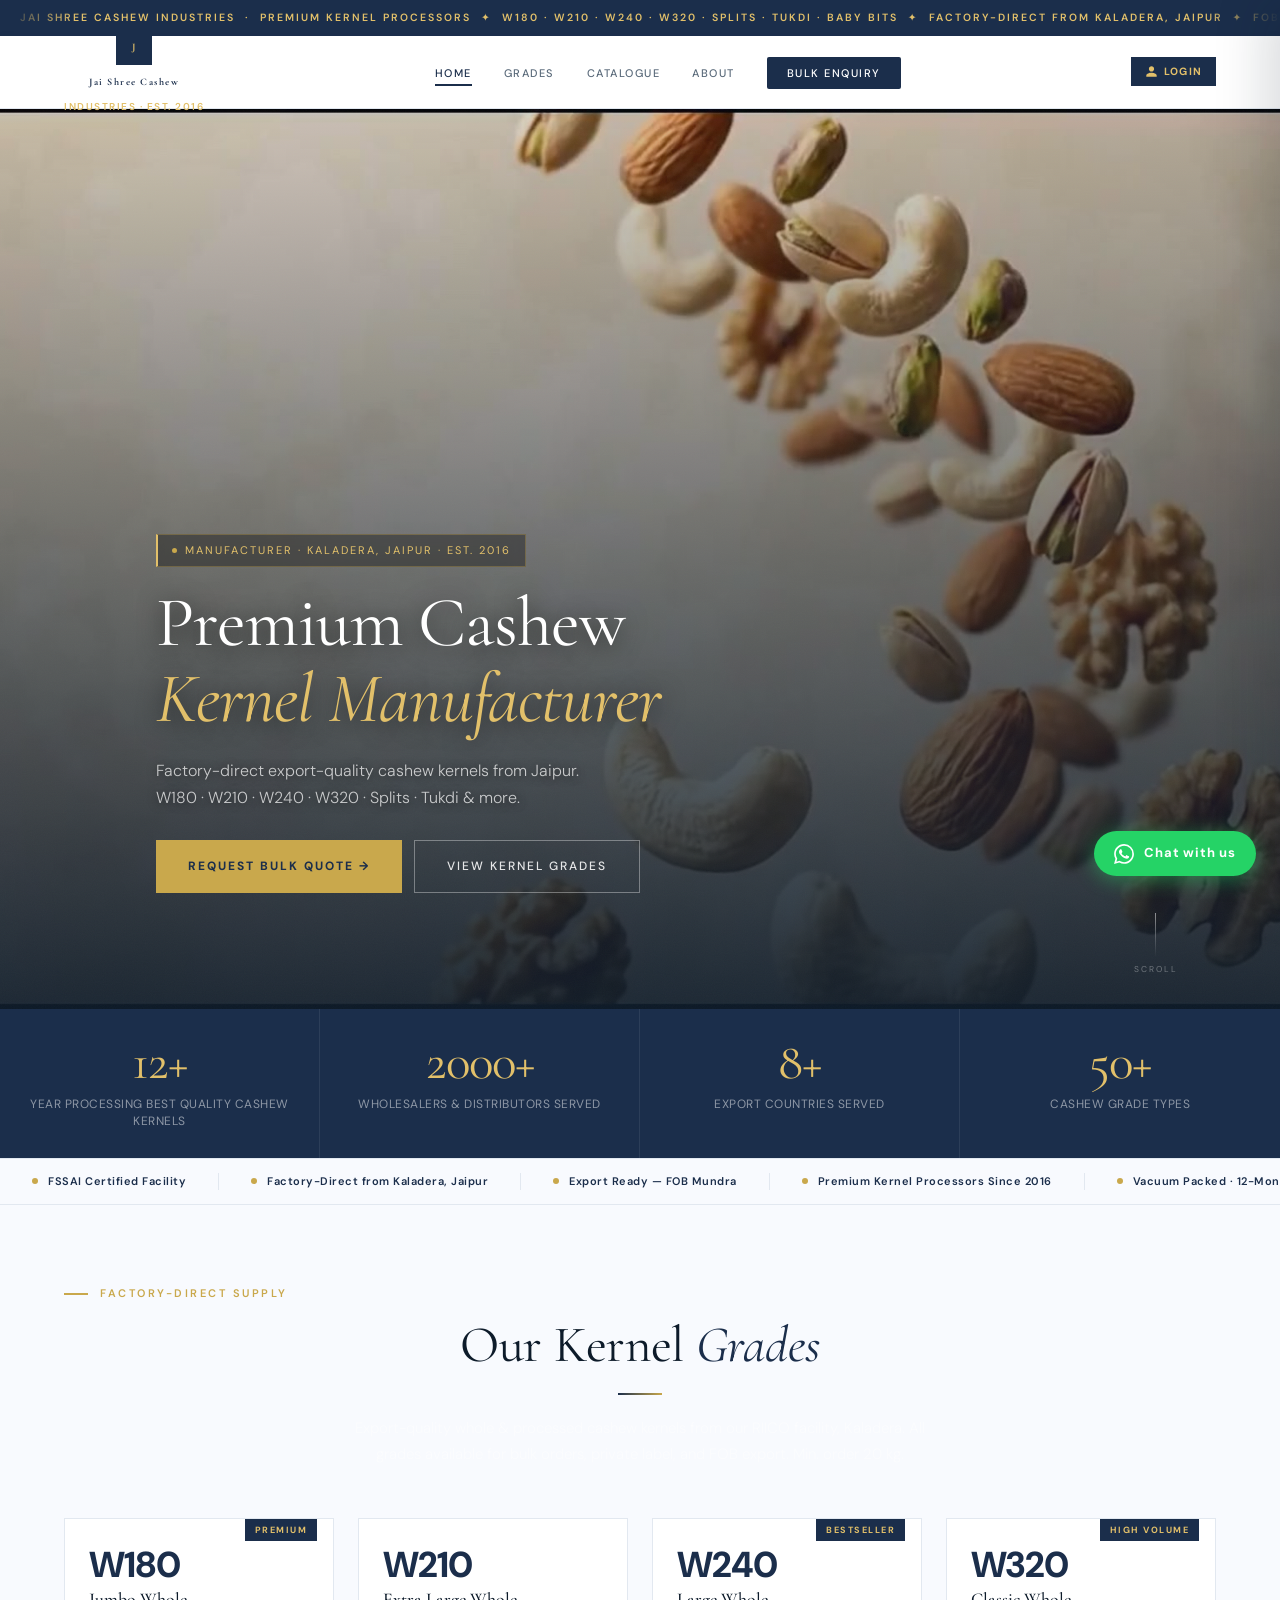
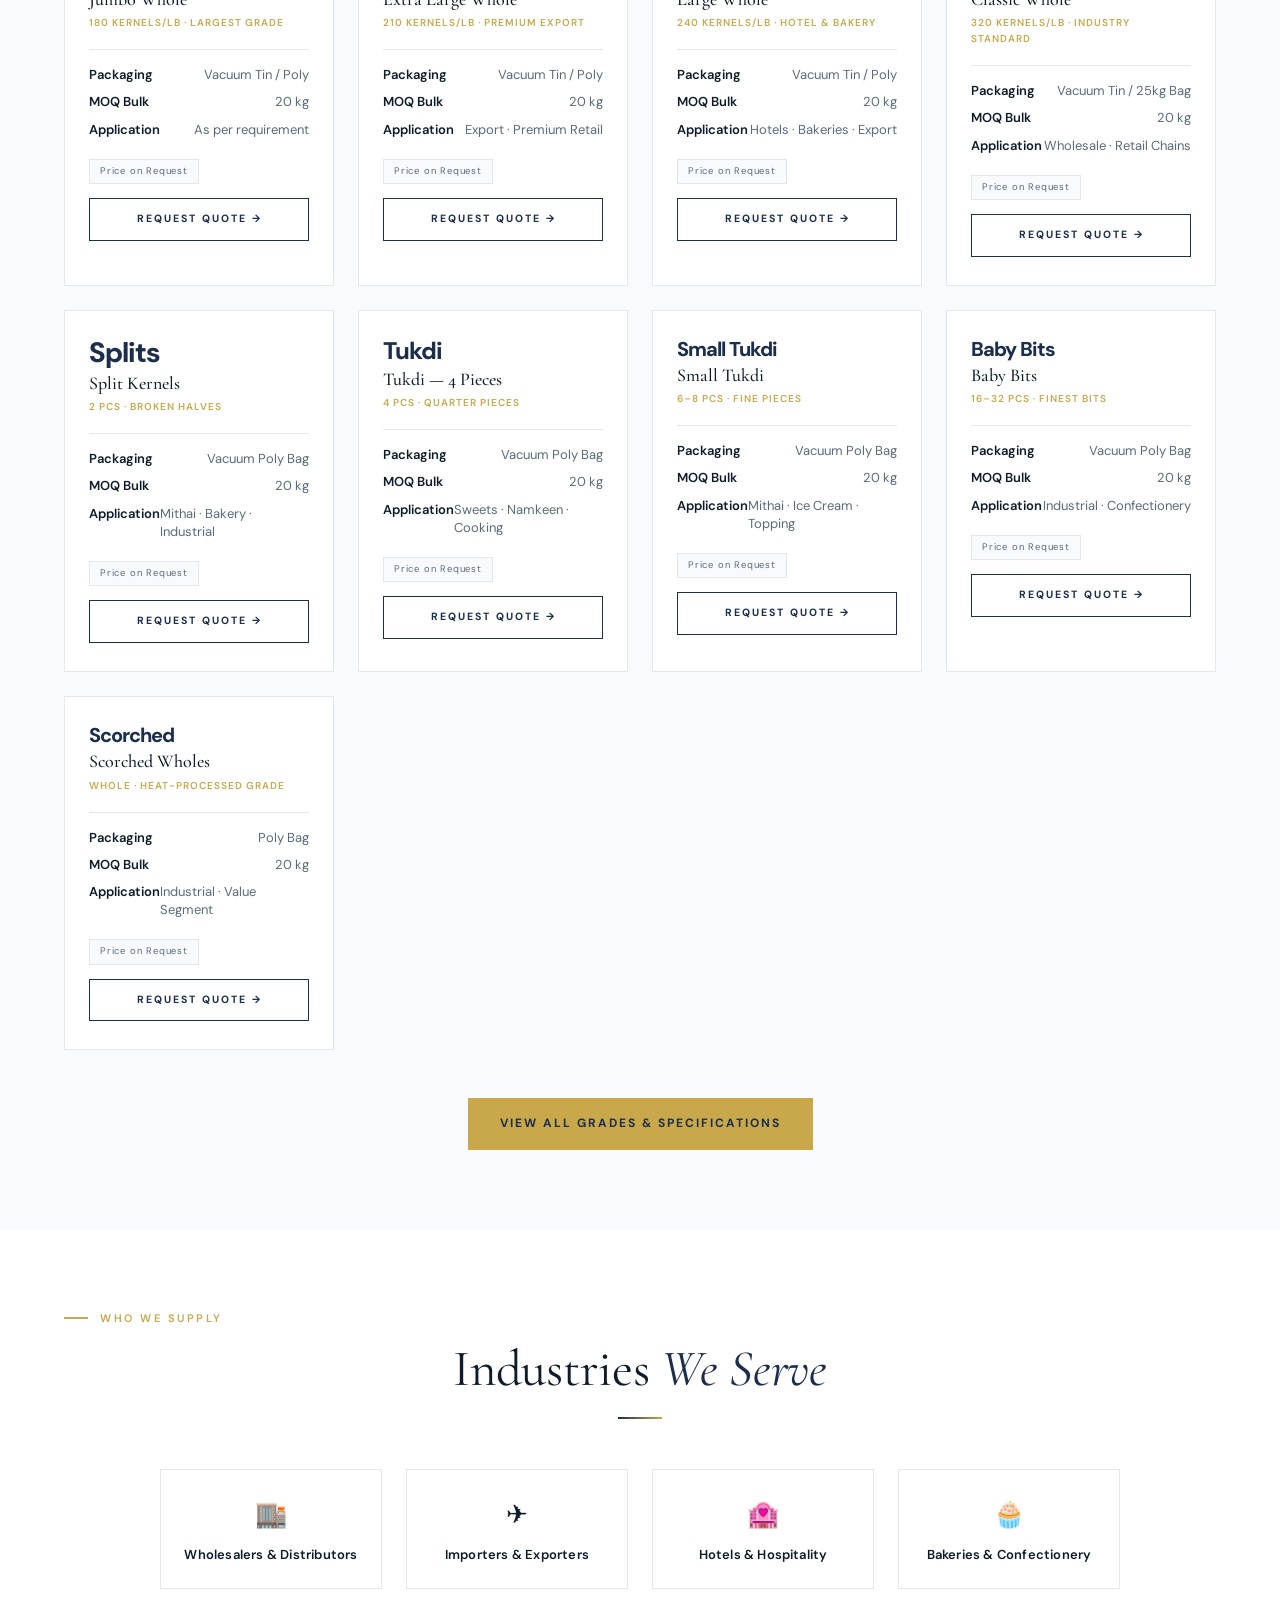
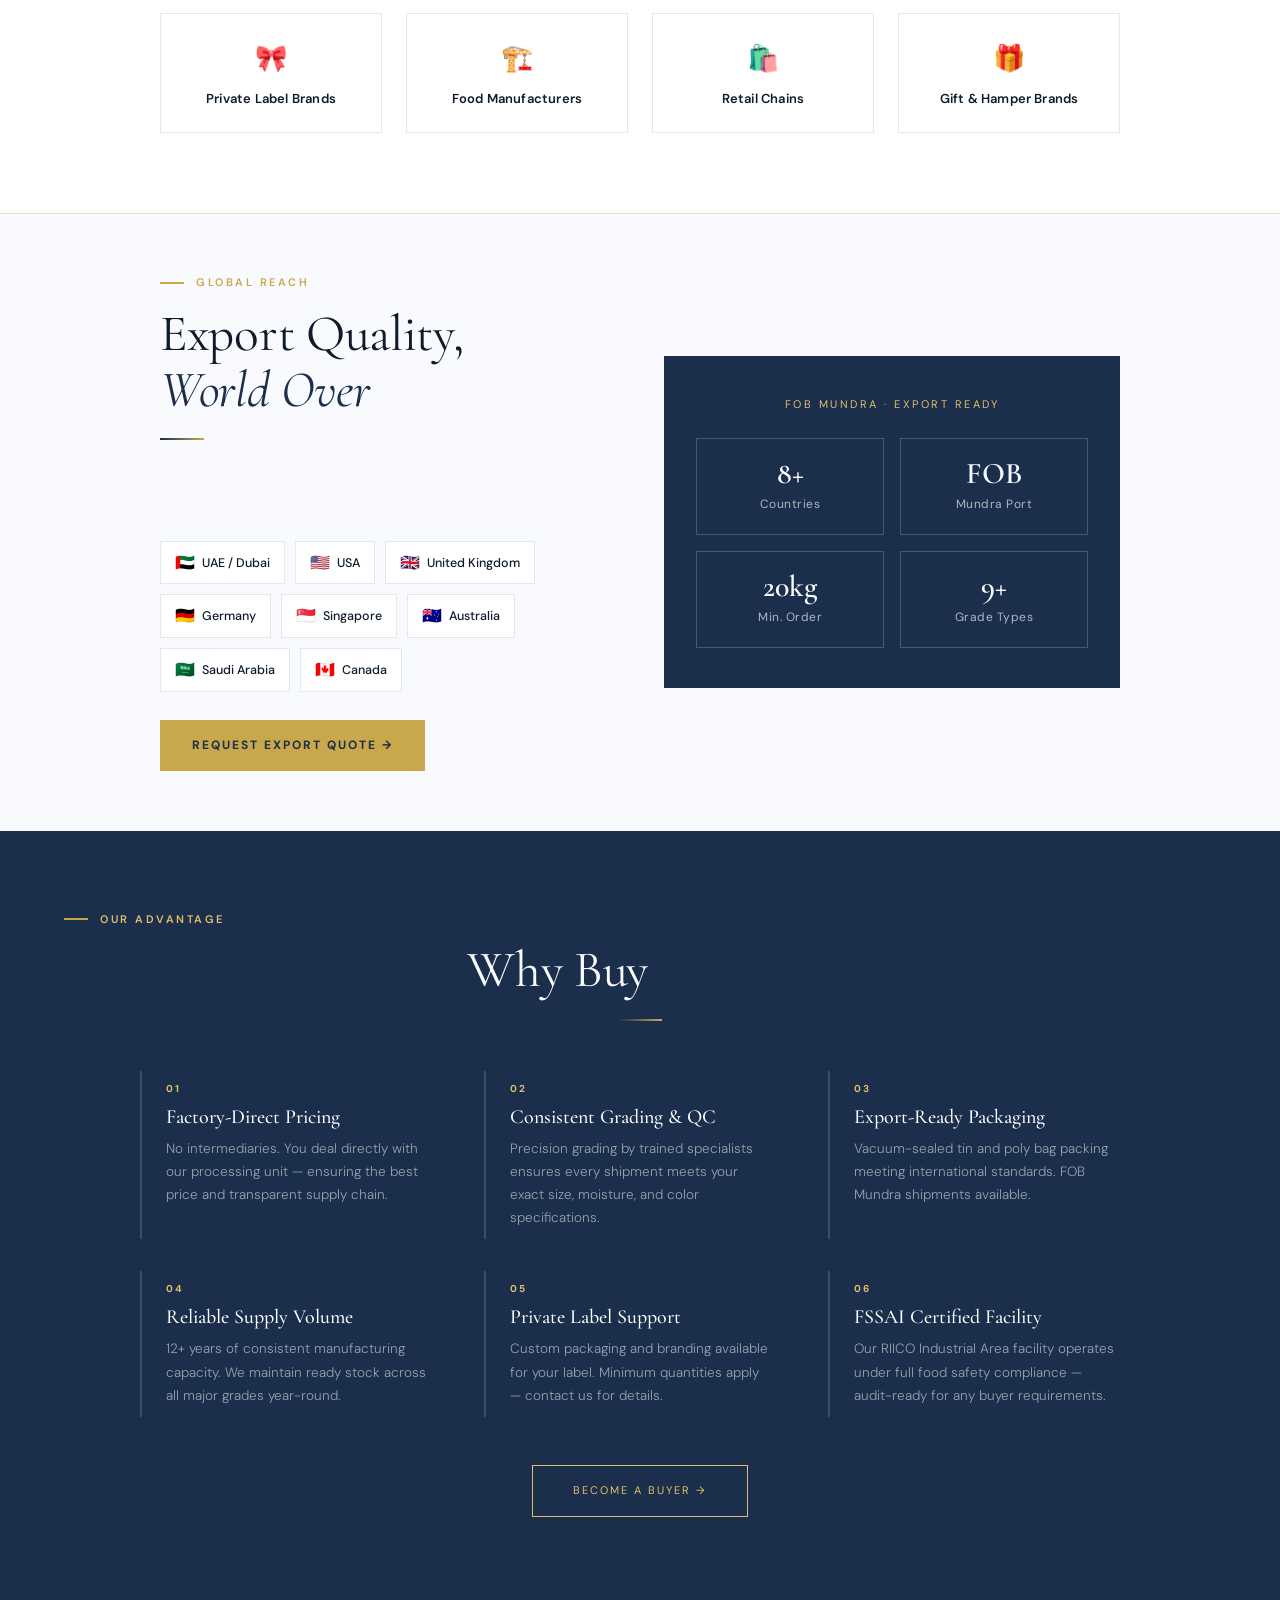
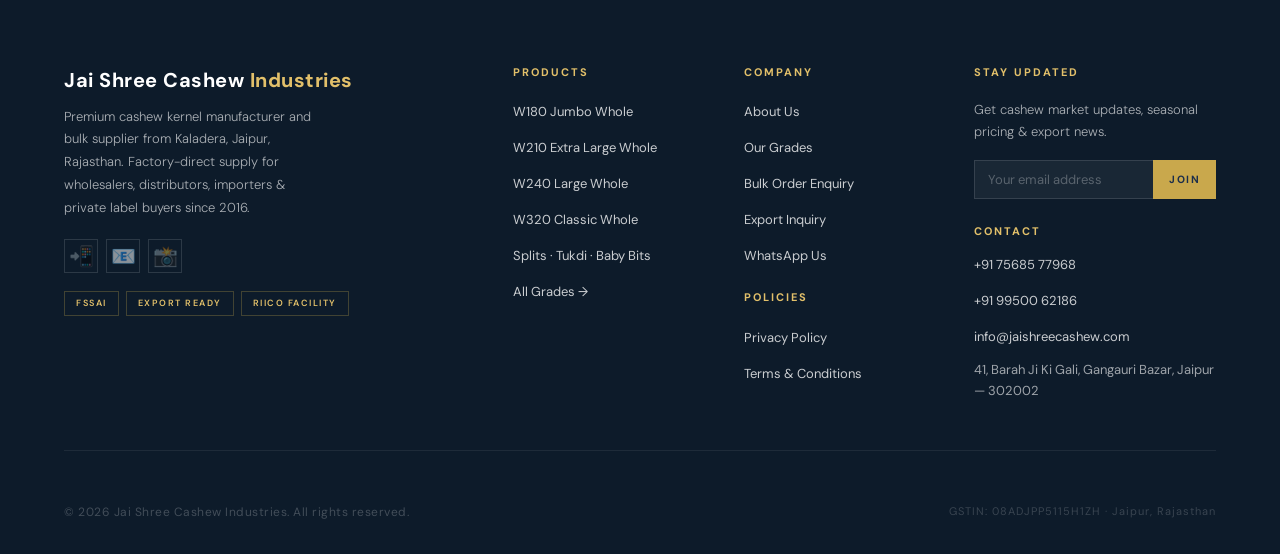
==== commit c0809ab3: "Add files via upload" ====
--- a/index.html
+++ b/index.html
@@ -935,16 +935,16 @@
 <!-- Navbar -->
 <nav>
   <div class="nav-inner">
-    <a href="#home" class="logo" onclick="showPage('home');return false;" style="display:flex;flex-direction:column;align-items:center;text-decoration:none;gap:2px;min-width:120px">
-      <img src="images/logo.png" alt="Jai Shree Cashew Industries" id="nav-logo-img"
-        style="height:42px;width:auto;display:block;object-fit:contain"
-        onerror="this.style.display='none';document.getElementById('nav-logo-fallback').style.display='flex'">
-      <!-- Fallback: shown only if logo.png fails -->
-      <div id="nav-logo-fallback" style="display:none;width:42px;height:42px;background:#1B2E4B;align-items:center;justify-content:center;border-radius:4px">
-        <span style="color:#E2C06A;font-family:'Cormorant Garamond',serif;font-size:22px;font-weight:700;line-height:1">J</span>
-      </div>
-      <span style="font-family:'Cormorant Garamond',serif;font-size:13px;font-weight:700;color:#1B2E4B;letter-spacing:.5px;white-space:nowrap;line-height:1.2;text-align:center">Jai Shree Cashew</span>
-      <span style="font-size:7.5px;letter-spacing:2px;color:var(--gold2);text-transform:uppercase;font-weight:600;white-space:nowrap">Industries · Est. 2016</span>
+    <a href="#home" class="logo" onclick="showPage('home');return false;" style="display:flex;flex-direction:column;align-items:center;justify-content:center;text-decoration:none;gap:2px;min-width:90px;padding:2px 0">
+      <img src="https://jaishreecashewindustries-rgb.github.io/cashewpro/images/logo.png"
+        alt="Jai Shree Cashew Industries" id="nav-logo-img"
+        style="height:36px;width:auto;display:block;object-fit:contain"
+        onerror="this.style.display='none';document.getElementById('nav-logo-fb').style.display='flex'">
+      <div id="nav-logo-fb" style="display:none;width:36px;height:36px;background:#1B2E4B;align-items:center;justify-content:center">
+        <span style="color:#E2C06A;font-family:'Cormorant Garamond',serif;font-size:18px;font-weight:700">J</span>
+      </div>
+      <span style="font-family:'Cormorant Garamond',serif;font-size:12.5px;font-weight:700;color:#1B2E4B;white-space:nowrap;text-align:center;line-height:1.2">Jai Shree Cashew</span>
+      <span style="font-size:7px;letter-spacing:1.8px;color:var(--gold2);text-transform:uppercase;font-weight:600;white-space:nowrap">Industries · Est. 2016</span>
     </a>
     <ul class="nav-links">
       <li><a href="#" onclick="showPage('home');return false;" class="nav-page-link active" data-page="home">HOME</a></li>
@@ -954,9 +954,8 @@
       <li><a href="#" onclick="showPage('contact');return false;" class="nav-cta nav-page-link" data-page="contact">BULK ENQUIRY</a></li>
     </ul>
     <div class="nav-icons">
-      <!-- LOGIN / ADMIN button — always visible desktop + mobile -->
-      <button id="navAccountBtn" onclick="handleNavAccount()" title="Login / Admin"
-        style="background:#1B2E4B;border:none;padding:8px 16px;font-size:10.5px;letter-spacing:1.5px;color:#E2C06A;font-family:'DM Sans',sans-serif;font-weight:700;cursor:pointer;display:flex;align-items:center;gap:6px;white-space:nowrap;flex-shrink:0">
+      <button id="navAccountBtn" onclick="handleNavAccount()"
+        style="background:#1B2E4B;border:none;padding:8px 14px;font-size:10.5px;letter-spacing:1.2px;color:#E2C06A;font-family:'DM Sans',sans-serif;font-weight:700;cursor:pointer;display:flex;align-items:center;gap:6px;white-space:nowrap;flex-shrink:0;transition:.2s">
         <svg width="13" height="13" viewBox="0 0 24 24" fill="currentColor"><path d="M12 12c2.7 0 4.8-2.1 4.8-4.8S14.7 2.4 12 2.4 7.2 4.5 7.2 7.2 9.3 12 12 12zm0 2.4c-3.2 0-9.6 1.6-9.6 4.8v2.4h19.2v-2.4c0-3.2-6.4-4.8-9.6-4.8z"/></svg>
         <span id="navAccountLabel">LOGIN</span>
       </button>
@@ -994,27 +993,21 @@
 <section id="home" class="hero">
 
   <!-- Video background — edge-to-edge, cover fill -->
-  <video class="hero-video"
-    autoplay muted loop playsinline
-    preload="auto"
-    id="heroVideo">
+  <video class="hero-video" autoplay muted loop playsinline preload="auto" id="heroVid">
     <source src="images/hero-video-mobile.mp4" type="video/mp4" media="(max-width:768px)">
     <source src="images/hero-video.mp4" type="video/mp4">
     <source src="images/hero-video-2.mp4" type="video/mp4">
   </video>
-  <!-- Preload poster image separately — shown until video plays -->
-  <div id="heroVideoPoster" style="position:absolute;inset:0;background-image:url('images/hero-poster.jpg');background-size:cover;background-position:center;z-index:1;transition:opacity .8s"></div>
+  <div id="heroPoster" style="position:absolute;inset:0;background:#0d1b2a url('images/hero-poster.jpg') center/cover;z-index:1;transition:opacity .8s ease"></div>
   <script>
     (function(){
-      var v = document.getElementById('heroVideo');
-      var p = document.getElementById('heroVideoPoster');
+      var v=document.getElementById('heroVid'),p=document.getElementById('heroPoster');
       if(!v||!p) return;
-      function hidePoster(){ p.style.opacity='0'; setTimeout(function(){p.style.display='none';},900); }
-      if(v.readyState >= 3) { hidePoster(); return; }
-      v.addEventListener('canplay', hidePoster, {once:true});
-      v.addEventListener('playing', hidePoster, {once:true});
-      // Fallback — hide after 3s regardless
-      setTimeout(hidePoster, 3000);
+      function hide(){p.style.opacity='0';setTimeout(function(){if(p)p.style.display='none';},900);}
+      if(v.readyState>=3){hide();return;}
+      v.addEventListener('canplay',hide,{once:true});
+      v.addEventListener('playing',hide,{once:true});
+      setTimeout(hide,3500);
     })();
   </script>
 
@@ -1073,7 +1066,10 @@
 </div>
 
 <!-- KERNEL GRADES SHOWCASE — B2B SPEC FOCUSED -->
-<section style="padding:60px 5% 52px;background:#F8FAFE">
+<section style="padding:80px 5%;background:#F8FAFE">
+  <div style="text-align:center;margin-bottom:50px">
+    <div class="sec-tag fade-up">Factory-Direct Supply</div>
+    <h2 class="sec-title fade-up">Our Kernel <em>Grades</em></h2>
     <div class="divider fade-up" style="margin:20px auto"></div>
     <p class="sec-sub fade-up" style="max-width:580px;margin:0 auto">Export-quality whole &amp; processed cashew kernels from our RIICO facility, Kaladera. All grades available for bulk orders, private label, and FOB export. Min. order 20 kg.</p>
   </div>
@@ -1215,28 +1211,26 @@
 </section>
 
 <!-- INDUSTRIES SERVED -->
-<section style="padding:52px 5%">
-  <div style="text-align:center;margin-bottom:36px">
+<section style="padding:80px 5%;background:#fff">
+  <div style="text-align:center;margin-bottom:50px">
     <div class="sec-tag fade-up">Who We Supply</div>
     <h2 class="sec-title fade-up">Industries <em>We Serve</em></h2>
     <div class="divider fade-up" style="margin:20px auto"></div>
   </div>
   <div style="display:grid;grid-template-columns:repeat(auto-fit,minmax(200px,1fr));gap:24px;max-width:960px;margin:0 auto">
-    <!-- EMOJI SET SELECTOR: Set A=current(plain), Set B=food-trade(active), Set C=minimal-luxury -->
-    <!-- SET B ACTIVE — To change: swap emoji values below -->
-    <div class="industry-card fade-up"><div class="industry-icon">🏪</div><div class="industry-name">Wholesalers &amp; Distributors</div></div>
-    <div class="industry-card fade-up stagger-1"><div class="industry-icon">🌍</div><div class="industry-name">Importers &amp; Exporters</div></div>
-    <div class="industry-card fade-up stagger-2"><div class="industry-icon">🏨</div><div class="industry-name">Hotels &amp; Hospitality</div></div>
-    <div class="industry-card fade-up stagger-3"><div class="industry-icon">🍮</div><div class="industry-name">Bakeries &amp; Confectionery</div></div>
-    <div class="industry-card fade-up stagger-4"><div class="industry-icon">📦</div><div class="industry-name">Private Label Brands</div></div>
-    <div class="industry-card fade-up"><div class="industry-icon">🏭</div><div class="industry-name">Food Manufacturers</div></div>
-    <div class="industry-card fade-up stagger-1"><div class="industry-icon">🛒</div><div class="industry-name">Retail Chains</div></div>
+    <div class="industry-card fade-up"><div class="industry-icon">🏬</div><div class="industry-name">Wholesalers &amp; Distributors</div></div>
+    <div class="industry-card fade-up stagger-1"><div class="industry-icon">✈️</div><div class="industry-name">Importers &amp; Exporters</div></div>
+    <div class="industry-card fade-up stagger-2"><div class="industry-icon">🏩</div><div class="industry-name">Hotels &amp; Hospitality</div></div>
+    <div class="industry-card fade-up stagger-3"><div class="industry-icon">🧁</div><div class="industry-name">Bakeries &amp; Confectionery</div></div>
+    <div class="industry-card fade-up stagger-4"><div class="industry-icon">🎀</div><div class="industry-name">Private Label Brands</div></div>
+    <div class="industry-card fade-up"><div class="industry-icon">🏗️</div><div class="industry-name">Food Manufacturers</div></div>
+    <div class="industry-card fade-up stagger-1"><div class="industry-icon">🛍️</div><div class="industry-name">Retail Chains</div></div>
     <div class="industry-card fade-up stagger-2"><div class="industry-icon">🎁</div><div class="industry-name">Gift &amp; Hamper Brands</div></div>
   </div>
 </section>
 
 <!-- EXPORT MARKETS — HOMEPAGE -->
-<section style="padding:48px 5%;background:#F8FAFE;border-top:1px solid #e8e0d0">
+<section style="padding:60px 5%;background:#F8FAFE;border-top:1px solid #e8e0d0">
   <div style="max-width:960px;margin:0 auto;display:grid;grid-template-columns:1fr 1fr;gap:48px;align-items:center" class="export-mobile-grid">
     <div class="fade-up">
       <div class="sec-tag">Global Reach</div>
@@ -1284,7 +1278,7 @@
 </section>
 
 <!-- WHY BUYERS CHOOSE US -->
-<section style="padding:56px 5%;background:#1B2E4B">
+<section style="padding:80px 5%;background:#1B2E4B">
   <div style="text-align:center;margin-bottom:50px">
     <div class="sec-tag fade-up" style="color:var(--gold2)">Our Advantage</div>
     <h2 class="sec-title fade-up" style="color:var(--bg2)">Why Buy <em>From Us</em></h2>
@@ -1853,53 +1847,50 @@
     <!-- Write a Review CTA -->
     <div style="text-align:center;margin-top:32px;padding:0 5%">
       <p style="font-size:13px;color:#7a8a9a;margin-bottom:14px;letter-spacing:.3px">Happy with our cashews? Share your experience.</p>
-      <button onclick="openReviewModal()" style="display:inline-flex;align-items:center;gap:9px;background:#1B2E4B;border:none;color:#E2C06A;padding:13px 28px;font-size:11px;letter-spacing:2px;font-weight:700;cursor:pointer;font-family:'DM Sans',sans-serif;transition:.2s" onmouseover="this.style.background='#C9A84C';this.style.color='#1B2E4B'" onmouseout="this.style.background='#1B2E4B';this.style.color='#E2C06A'">✍ WRITE A REVIEW</button>
+      <button onclick="openReviewModal()" style="display:inline-flex;align-items:center;gap:8px;background:#1B2E4B;border:none;color:#E2C06A;padding:13px 28px;font-size:11px;letter-spacing:2px;font-weight:700;cursor:pointer;font-family:'DM Sans',sans-serif">✍ WRITE A REVIEW</button>
     </div>
 
   </div><!-- end slider-wrap -->
 </section>
 
-<!-- ── REVIEW MODAL ── -->
-<div id="reviewModal" style="display:none;position:fixed;inset:0;background:rgba(13,27,42,.7);z-index:6000;align-items:center;justify-content:center;padding:20px;backdrop-filter:blur(6px)" onclick="if(event.target===this)closeReviewModal()">
-  <div style="background:#fff;width:100%;max-width:500px;max-height:90vh;overflow-y:auto;padding:32px;position:relative">
-    <button onclick="closeReviewModal()" style="position:absolute;top:14px;right:14px;background:#f0f0f0;border:none;width:30px;height:30px;font-size:18px;cursor:pointer;color:#666;display:flex;align-items:center;justify-content:center;border-radius:50%">✕</button>
-    <div style="font-family:'Cormorant Garamond',serif;font-size:22px;font-weight:600;color:#1B2E4B;margin-bottom:6px">Write a Review</div>
-    <div style="font-size:12px;color:#7a8a9a;margin-bottom:24px;letter-spacing:.3px">Jai Shree Cashew Industries · Your feedback helps other buyers</div>
-
-    <!-- Star Rating -->
+<!-- REVIEW MODAL -->
+<div id="reviewModal" style="display:none;position:fixed;inset:0;background:rgba(13,27,42,.72);z-index:6000;align-items:center;justify-content:center;padding:20px;backdrop-filter:blur(4px)" onclick="if(event.target===this)closeReviewModal()">
+  <div style="background:#fff;width:100%;max-width:480px;max-height:90vh;overflow-y:auto;padding:30px;position:relative">
+    <button onclick="closeReviewModal()" style="position:absolute;top:12px;right:12px;background:#f0f0f0;border:none;width:28px;height:28px;font-size:16px;cursor:pointer;color:#555;border-radius:50%;display:flex;align-items:center;justify-content:center">✕</button>
+    <div style="font-family:'Cormorant Garamond',serif;font-size:22px;font-weight:600;color:#1B2E4B;margin-bottom:4px">Write a Review</div>
+    <div style="font-size:12px;color:#7a8a9a;margin-bottom:22px">Jai Shree Cashew Industries · Your review helps other buyers</div>
+    <div style="margin-bottom:16px">
+      <div style="font-size:10px;letter-spacing:1px;color:#5A6A7A;font-weight:700;text-transform:uppercase;margin-bottom:7px">Rating *</div>
+      <div id="rmStars" style="display:flex;gap:5px">
+        <span onclick="setRmStar(1)" style="font-size:30px;color:#ddd;cursor:pointer;user-select:none;transition:.1s">★</span>
+        <span onclick="setRmStar(2)" style="font-size:30px;color:#ddd;cursor:pointer;user-select:none;transition:.1s">★</span>
+        <span onclick="setRmStar(3)" style="font-size:30px;color:#ddd;cursor:pointer;user-select:none;transition:.1s">★</span>
+        <span onclick="setRmStar(4)" style="font-size:30px;color:#ddd;cursor:pointer;user-select:none;transition:.1s">★</span>
+        <span onclick="setRmStar(5)" style="font-size:30px;color:#ddd;cursor:pointer;user-select:none;transition:.1s">★</span>
+      </div>
+    </div>
+    <div style="display:grid;grid-template-columns:1fr 1fr;gap:12px;margin-bottom:12px">
+      <div>
+        <label style="display:block;font-size:10px;letter-spacing:1px;color:#5A6A7A;font-weight:700;text-transform:uppercase;margin-bottom:4px">Name *</label>
+        <input id="rm-name" type="text" placeholder="Your full name" style="width:100%;border:1px solid #E2E8F0;padding:9px 11px;font-size:13px;font-family:'DM Sans',sans-serif;outline:none;box-sizing:border-box">
+      </div>
+      <div>
+        <label style="display:block;font-size:10px;letter-spacing:1px;color:#5A6A7A;font-weight:700;text-transform:uppercase;margin-bottom:4px">City / Company</label>
+        <input id="rm-loc" type="text" placeholder="e.g. Jaipur or ABC Co." style="width:100%;border:1px solid #E2E8F0;padding:9px 11px;font-size:13px;font-family:'DM Sans',sans-serif;outline:none;box-sizing:border-box">
+      </div>
+    </div>
+    <div style="margin-bottom:12px">
+      <label style="display:block;font-size:10px;letter-spacing:1px;color:#5A6A7A;font-weight:700;text-transform:uppercase;margin-bottom:4px">Review Title</label>
+      <input id="rm-title" type="text" placeholder="e.g. Best W320 supplier in Rajasthan" style="width:100%;border:1px solid #E2E8F0;padding:9px 11px;font-size:13px;font-family:'DM Sans',sans-serif;outline:none;box-sizing:border-box">
+    </div>
     <div style="margin-bottom:18px">
-      <div style="font-size:10px;letter-spacing:1px;color:#5A6A7A;font-weight:700;text-transform:uppercase;margin-bottom:8px">Your Rating *</div>
-      <div id="reviewStarRow" style="display:flex;gap:6px;cursor:pointer">
-        <span data-star="1" onclick="setReviewStar(1)" style="font-size:28px;color:#ddd;transition:.1s;user-select:none">★</span>
-        <span data-star="2" onclick="setReviewStar(2)" style="font-size:28px;color:#ddd;transition:.1s;user-select:none">★</span>
-        <span data-star="3" onclick="setReviewStar(3)" style="font-size:28px;color:#ddd;transition:.1s;user-select:none">★</span>
-        <span data-star="4" onclick="setReviewStar(4)" style="font-size:28px;color:#ddd;transition:.1s;user-select:none">★</span>
-        <span data-star="5" onclick="setReviewStar(5)" style="font-size:28px;color:#ddd;transition:.1s;user-select:none">★</span>
-      </div>
-    </div>
-
-    <div style="display:grid;grid-template-columns:1fr 1fr;gap:14px;margin-bottom:14px">
-      <div>
-        <label style="display:block;font-size:10px;letter-spacing:1px;color:#5A6A7A;font-weight:700;text-transform:uppercase;margin-bottom:5px">Your Name *</label>
-        <input type="text" id="rm-name" placeholder="Full Name" style="width:100%;border:1px solid #E2E8F0;padding:10px 12px;font-size:13.5px;font-family:'DM Sans',sans-serif;outline:none;box-sizing:border-box">
-      </div>
-      <div>
-        <label style="display:block;font-size:10px;letter-spacing:1px;color:#5A6A7A;font-weight:700;text-transform:uppercase;margin-bottom:5px">City / Company</label>
-        <input type="text" id="rm-loc" placeholder="e.g. Jaipur or ABC Traders" style="width:100%;border:1px solid #E2E8F0;padding:10px 12px;font-size:13.5px;font-family:'DM Sans',sans-serif;outline:none;box-sizing:border-box">
-      </div>
-    </div>
-    <div style="margin-bottom:14px">
-      <label style="display:block;font-size:10px;letter-spacing:1px;color:#5A6A7A;font-weight:700;text-transform:uppercase;margin-bottom:5px">Review Title</label>
-      <input type="text" id="rm-title" placeholder="e.g. Best W320 supplier in India" style="width:100%;border:1px solid #E2E8F0;padding:10px 12px;font-size:13.5px;font-family:'DM Sans',sans-serif;outline:none;box-sizing:border-box">
-    </div>
-    <div style="margin-bottom:20px">
-      <label style="display:block;font-size:10px;letter-spacing:1px;color:#5A6A7A;font-weight:700;text-transform:uppercase;margin-bottom:5px">Your Review *</label>
-      <textarea id="rm-text" rows="4" placeholder="Tell other buyers about the quality, packaging, delivery..." style="width:100%;border:1px solid #E2E8F0;padding:10px 12px;font-size:13.5px;font-family:'DM Sans',sans-serif;outline:none;resize:vertical;box-sizing:border-box"></textarea>
-    </div>
-    <div id="rm-error" style="display:none;color:#e74c3c;font-size:12.5px;margin-bottom:12px;padding:8px 12px;background:#fff5f5;border-left:3px solid #e74c3c"></div>
-    <div id="rm-success" style="display:none;color:#27ae60;font-size:13px;margin-bottom:12px;padding:12px;background:#f0fff4;border-left:3px solid #27ae60">✓ Review submitted! It will appear after admin approval. Thank you.</div>
-    <button onclick="submitHomepageReview()" id="rm-submit-btn" style="width:100%;background:#1B2E4B;color:#E2C06A;border:none;padding:14px;font-size:11.5px;letter-spacing:2px;font-weight:700;cursor:pointer;font-family:'DM Sans',sans-serif;transition:.2s">SUBMIT REVIEW</button>
-    <div style="font-size:11px;color:#aaa;text-align:center;margin-top:12px">Reviews are moderated and published after approval.</div>
+      <label style="display:block;font-size:10px;letter-spacing:1px;color:#5A6A7A;font-weight:700;text-transform:uppercase;margin-bottom:4px">Your Review *</label>
+      <textarea id="rm-text" rows="4" placeholder="Share your experience — quality, packaging, delivery..." style="width:100%;border:1px solid #E2E8F0;padding:9px 11px;font-size:13px;font-family:'DM Sans',sans-serif;outline:none;resize:vertical;box-sizing:border-box"></textarea>
+    </div>
+    <div id="rm-err" style="display:none;color:#c0392b;font-size:12px;margin-bottom:10px;padding:8px 12px;background:#fdf0ed;border-left:3px solid #c0392b"></div>
+    <div id="rm-ok" style="display:none;color:#27ae60;font-size:13px;margin-bottom:10px;padding:10px 12px;background:#f0fff4;border-left:3px solid #27ae60">✓ Review submitted! Will appear after admin approval. Thank you.</div>
+    <button id="rm-btn" onclick="submitHomeReview()" style="width:100%;background:#1B2E4B;color:#E2C06A;border:none;padding:14px;font-size:11px;letter-spacing:2px;font-weight:700;cursor:pointer;font-family:'DM Sans',sans-serif">SUBMIT REVIEW</button>
+    <p style="font-size:11px;color:#aaa;text-align:center;margin-top:10px">Reviews are moderated before appearing on the website.</p>
   </div>
 </div>
 
@@ -2007,7 +1998,7 @@
         <div><div class="contact-label">Email</div><div class="contact-val">info@jaishreecashew.com</div></div>
       </div>
       <div class="contact-detail">
-        <span class="contact-icon">🏷️</span>
+        <span class="contact-icon">📦</span>
         <div><div class="contact-label">GSTIN</div><div class="contact-val">08ADJPP5115H1ZH</div></div>
       </div>
     </div>
@@ -2991,7 +2982,7 @@
 
           <!-- Slot 9: Export / Hero Export -->
           <div style="border:2px dashed #3498db;padding:20px;background:#F0F8FF">
-            <div style="font-size:11px;letter-spacing:1.5px;color:#2980b9;font-weight:700;margin-bottom:6px">🚢 EXPORT PAGE — HERO IMAGE</div>
+            <div style="font-size:11px;letter-spacing:1.5px;color:#2980b9;font-weight:700;margin-bottom:6px">🌍 EXPORT PAGE — HERO IMAGE</div>
             <div style="font-size:11.5px;color:#5A6A7A;line-height:1.6;margin-bottom:12px">File: <code style="background:#eee;padding:2px 6px;font-size:11px">images/hero-export.webp</code></div>
             <div style="background:#1B2E4B;color:#E2C06A;padding:12px;font-size:11.5px;line-height:1.7;margin-bottom:12px;border-left:3px solid #C9A84C">
               <strong>🤖 AI Prompt:</strong> "Premium cashew kernels in a bowl with export shipping boxes in background, professional product photography, dark moody lighting, luxury feel, high resolution" — ChatGPT / Midjourney use karein.
@@ -3134,42 +3125,24 @@
     <button class="admin-form-save-btn" onclick="saveProduct()">SAVE PRODUCT</button>
   </div>
 </div>
-<!-- WHATSAPP FLOATING BUTTON — 4 STYLES, change wa-style="1/2/3/4" to switch -->
+<!-- WHATSAPP FLOATING BUTTON
+     ★ STYLE SELECTOR: Change WA_STYLE number below (1/2/3/4)
+     1 = Rectangle "WHATSAPP" (classic green)
+     2 = Round circle icon only (minimal)
+     3 = Pill "Chat with us" (SVP-style) ← DEFAULT
+     4 = Navy+Gold "BULK ENQUIRY" (brand match)
+-->
 <div id="waFloat" style="position:fixed;bottom:24px;right:24px;z-index:9999">
-
-  <!-- STYLE 1: Rectangle with text (current classic) — set wa-style="1" -->
-  <a id="wa-btn-1" href="https://wa.me/917568577968?text=Hello%2C+I+am+interested+in+bulk+cashew+pricing." target="_blank"
-    style="display:none;align-items:center;gap:10px;background:#25D366;color:#fff;padding:14px 22px;text-decoration:none;font-size:12px;font-weight:700;letter-spacing:1px;box-shadow:0 4px 20px rgba(37,211,102,.4)">
-    <svg width="20" height="20" viewBox="0 0 24 24" fill="currentColor"><path d="M17.472 14.382c-.297-.149-1.758-.867-2.03-.967-.273-.099-.471-.148-.67.15-.197.297-.767.966-.94 1.164-.173.199-.347.223-.644.075-.297-.15-1.255-.463-2.39-1.475-.883-.788-1.48-1.761-1.653-2.059-.173-.297-.018-.458.13-.606.134-.133.298-.347.446-.52.149-.174.198-.298.298-.497.099-.198.05-.371-.025-.52-.075-.149-.669-1.612-.916-2.207-.242-.579-.487-.5-.669-.51-.173-.008-.371-.01-.57-.01-.198 0-.52.074-.792.372-.272.297-1.04 1.016-1.04 2.479 0 1.462 1.065 2.875 1.213 3.074.149.198 2.096 3.2 5.077 4.487.709.306 1.262.489 1.694.625.712.227 1.36.195 1.871.118.571-.085 1.758-.719 2.006-1.413.248-.694.248-1.289.173-1.413-.074-.124-.272-.198-.57-.347m-5.421 7.403h-.004a9.87 9.87 0 01-5.031-1.378l-.361-.214-3.741.982.998-3.648-.235-.374a9.86 9.86 0 01-1.51-5.26c.001-5.45 4.436-9.884 9.888-9.884 2.64 0 5.122 1.03 6.988 2.898a9.825 9.825 0 012.893 6.994c-.003 5.45-4.437 9.884-9.885 9.884m8.413-18.297A11.815 11.815 0 0012.05 0C5.495 0 .16 5.335.157 11.892c0 2.096.547 4.142 1.588 5.945L.057 24l6.305-1.654a11.882 11.882 0 005.683 1.448h.005c6.554 0 11.89-5.335 11.893-11.893a11.821 11.821 0 00-3.48-8.413z"/></svg>
-    WHATSAPP
-  </a>
-
-  <!-- STYLE 2: Round circle icon only (minimal) — set wa-style="2" -->
-  <a id="wa-btn-2" href="https://wa.me/917568577968?text=Hello%2C+I+am+interested+in+bulk+cashew+pricing." target="_blank"
-    style="display:none;width:56px;height:56px;border-radius:50%;background:#25D366;align-items:center;justify-content:center;box-shadow:0 4px 20px rgba(37,211,102,.5);text-decoration:none">
-    <svg width="26" height="26" viewBox="0 0 24 24" fill="white"><path d="M17.472 14.382c-.297-.149-1.758-.867-2.03-.967-.273-.099-.471-.148-.67.15-.197.297-.767.966-.94 1.164-.173.199-.347.223-.644.075-.297-.15-1.255-.463-2.39-1.475-.883-.788-1.48-1.761-1.653-2.059-.173-.297-.018-.458.13-.606.134-.133.298-.347.446-.52.149-.174.198-.298.298-.497.099-.198.05-.371-.025-.52-.075-.149-.669-1.612-.916-2.207-.242-.579-.487-.5-.669-.51-.173-.008-.371-.01-.57-.01-.198 0-.52.074-.792.372-.272.297-1.04 1.016-1.04 2.479 0 1.462 1.065 2.875 1.213 3.074.149.198 2.096 3.2 5.077 4.487.709.306 1.262.489 1.694.625.712.227 1.36.195 1.871.118.571-.085 1.758-.719 2.006-1.413.248-.694.248-1.289.173-1.413-.074-.124-.272-.198-.57-.347m-5.421 7.403h-.004a9.87 9.87 0 01-5.031-1.378l-.361-.214-3.741.982.998-3.648-.235-.374a9.86 9.86 0 01-1.51-5.26c.001-5.45 4.436-9.884 9.888-9.884 2.64 0 5.122 1.03 6.988 2.898a9.825 9.825 0 012.893 6.994c-.003 5.45-4.437 9.884-9.885 9.884m8.413-18.297A11.815 11.815 0 0012.05 0C5.495 0 .16 5.335.157 11.892c0 2.096.547 4.142 1.588 5.945L.057 24l6.305-1.654a11.882 11.882 0 005.683 1.448h.005c6.554 0 11.89-5.335 11.893-11.893a11.821 11.821 0 00-3.48-8.413z"/></svg>
-  </a>
-
-  <!-- STYLE 3: Pill with "Chat with us" text — SVP style — set wa-style="3" -->
-  <a id="wa-btn-3" href="https://wa.me/917568577968?text=Hello%2C+I+am+interested+in+bulk+cashew+pricing." target="_blank"
-    style="display:none;align-items:center;gap:10px;background:#25D366;color:#fff;padding:12px 20px;border-radius:50px;text-decoration:none;font-size:13px;font-weight:700;letter-spacing:.5px;box-shadow:0 4px 20px rgba(37,211,102,.45)">
-    <svg width="20" height="20" viewBox="0 0 24 24" fill="white"><path d="M17.472 14.382c-.297-.149-1.758-.867-2.03-.967-.273-.099-.471-.148-.67.15-.197.297-.767.966-.94 1.164-.173.199-.347.223-.644.075-.297-.15-1.255-.463-2.39-1.475-.883-.788-1.48-1.761-1.653-2.059-.173-.297-.018-.458.13-.606.134-.133.298-.347.446-.52.149-.174.198-.298.298-.497.099-.198.05-.371-.025-.52-.075-.149-.669-1.612-.916-2.207-.242-.579-.487-.5-.669-.51-.173-.008-.371-.01-.57-.01-.198 0-.52.074-.792.372-.272.297-1.04 1.016-1.04 2.479 0 1.462 1.065 2.875 1.213 3.074.149.198 2.096 3.2 5.077 4.487.709.306 1.262.489 1.694.625.712.227 1.36.195 1.871.118.571-.085 1.758-.719 2.006-1.413.248-.694.248-1.289.173-1.413-.074-.124-.272-.198-.57-.347m-5.421 7.403h-.004a9.87 9.87 0 01-5.031-1.378l-.361-.214-3.741.982.998-3.648-.235-.374a9.86 9.86 0 01-1.51-5.26c.001-5.45 4.436-9.884 9.888-9.884 2.64 0 5.122 1.03 6.988 2.898a9.825 9.825 0 012.893 6.994c-.003 5.45-4.437 9.884-9.885 9.884m8.413-18.297A11.815 11.815 0 0012.05 0C5.495 0 .16 5.335.157 11.892c0 2.096.547 4.142 1.588 5.945L.057 24l6.305-1.654a11.882 11.882 0 005.683 1.448h.005c6.554 0 11.89-5.335 11.893-11.893a11.821 11.821 0 00-3.48-8.413z"/></svg>
-    Chat with us
-  </a>
-
-  <!-- STYLE 4: Dark navy with gold text (matches brand) — set wa-style="4" -->
-  <a id="wa-btn-4" href="https://wa.me/917568577968?text=Hello%2C+I+am+interested+in+bulk+cashew+pricing." target="_blank"
-    style="display:none;align-items:center;gap:10px;background:#1B2E4B;color:#E2C06A;padding:13px 22px;text-decoration:none;font-size:11.5px;font-weight:700;letter-spacing:1.5px;box-shadow:0 4px 20px rgba(27,46,75,.4);border-left:3px solid #C9A84C">
-    <svg width="18" height="18" viewBox="0 0 24 24" fill="#25D366"><path d="M17.472 14.382c-.297-.149-1.758-.867-2.03-.967-.273-.099-.471-.148-.67.15-.197.297-.767.966-.94 1.164-.173.199-.347.223-.644.075-.297-.15-1.255-.463-2.39-1.475-.883-.788-1.48-1.761-1.653-2.059-.173-.297-.018-.458.13-.606.134-.133.298-.347.446-.52.149-.174.198-.298.298-.497.099-.198.05-.371-.025-.52-.075-.149-.669-1.612-.916-2.207-.242-.579-.487-.5-.669-.51-.173-.008-.371-.01-.57-.01-.198 0-.52.074-.792.372-.272.297-1.04 1.016-1.04 2.479 0 1.462 1.065 2.875 1.213 3.074.149.198 2.096 3.2 5.077 4.487.709.306 1.262.489 1.694.625.712.227 1.36.195 1.871.118.571-.085 1.758-.719 2.006-1.413.248-.694.248-1.289.173-1.413-.074-.124-.272-.198-.57-.347m-5.421 7.403h-.004a9.87 9.87 0 01-5.031-1.378l-.361-.214-3.741.982.998-3.648-.235-.374a9.86 9.86 0 01-1.51-5.26c.001-5.45 4.436-9.884 9.888-9.884 2.64 0 5.122 1.03 6.988 2.898a9.825 9.825 0 012.893 6.994c-.003 5.45-4.437 9.884-9.885 9.884m8.413-18.297A11.815 11.815 0 0012.05 0C5.495 0 .16 5.335.157 11.892c0 2.096.547 4.142 1.588 5.945L.057 24l6.305-1.654a11.882 11.882 0 005.683 1.448h.005c6.554 0 11.89-5.335 11.893-11.893a11.821 11.821 0 00-3.48-8.413z"/></svg>
-    BULK ENQUIRY
-  </a>
+  <a id="wa1" href="https://wa.me/917568577968?text=Hello%2C+I+am+interested+in+bulk+cashew+pricing." target="_blank" style="display:none;align-items:center;gap:10px;background:#25D366;color:#fff;padding:14px 22px;text-decoration:none;font-size:12px;font-weight:700;letter-spacing:1px;box-shadow:0 4px 20px rgba(37,211,102,.4)"><svg width="20" height="20" viewBox="0 0 24 24" fill="currentColor"><path d="M17.472 14.382c-.297-.149-1.758-.867-2.03-.967-.273-.099-.471-.148-.67.15-.197.297-.767.966-.94 1.164-.173.199-.347.223-.644.075-.297-.15-1.255-.463-2.39-1.475-.883-.788-1.48-1.761-1.653-2.059-.173-.297-.018-.458.13-.606.134-.133.298-.347.446-.52.149-.174.198-.298.298-.497.099-.198.05-.371-.025-.52-.075-.149-.669-1.612-.916-2.207-.242-.579-.487-.5-.669-.51-.173-.008-.371-.01-.57-.01-.198 0-.52.074-.792.372-.272.297-1.04 1.016-1.04 2.479 0 1.462 1.065 2.875 1.213 3.074.149.198 2.096 3.2 5.077 4.487.709.306 1.262.489 1.694.625.712.227 1.36.195 1.871.118.571-.085 1.758-.719 2.006-1.413.248-.694.248-1.289.173-1.413-.074-.124-.272-.198-.57-.347m-5.421 7.403h-.004a9.87 9.87 0 01-5.031-1.378l-.361-.214-3.741.982.998-3.648-.235-.374a9.86 9.86 0 01-1.51-5.26c.001-5.45 4.436-9.884 9.888-9.884 2.64 0 5.122 1.03 6.988 2.898a9.825 9.825 0 012.893 6.994c-.003 5.45-4.437 9.884-9.885 9.884m8.413-18.297A11.815 11.815 0 0012.05 0C5.495 0 .16 5.335.157 11.892c0 2.096.547 4.142 1.588 5.945L.057 24l6.305-1.654a11.882 11.882 0 005.683 1.448h.005c6.554 0 11.89-5.335 11.893-11.893a11.821 11.821 0 00-3.48-8.413z"/></svg> WHATSAPP</a>
+  <a id="wa2" href="https://wa.me/917568577968?text=Hello%2C+I+am+interested+in+bulk+cashew+pricing." target="_blank" style="display:none;width:58px;height:58px;border-radius:50%;background:#25D366;align-items:center;justify-content:center;box-shadow:0 4px 20px rgba(37,211,102,.45);text-decoration:none"><svg width="26" height="26" viewBox="0 0 24 24" fill="currentColor"><path d="M17.472 14.382c-.297-.149-1.758-.867-2.03-.967-.273-.099-.471-.148-.67.15-.197.297-.767.966-.94 1.164-.173.199-.347.223-.644.075-.297-.15-1.255-.463-2.39-1.475-.883-.788-1.48-1.761-1.653-2.059-.173-.297-.018-.458.13-.606.134-.133.298-.347.446-.52.149-.174.198-.298.298-.497.099-.198.05-.371-.025-.52-.075-.149-.669-1.612-.916-2.207-.242-.579-.487-.5-.669-.51-.173-.008-.371-.01-.57-.01-.198 0-.52.074-.792.372-.272.297-1.04 1.016-1.04 2.479 0 1.462 1.065 2.875 1.213 3.074.149.198 2.096 3.2 5.077 4.487.709.306 1.262.489 1.694.625.712.227 1.36.195 1.871.118.571-.085 1.758-.719 2.006-1.413.248-.694.248-1.289.173-1.413-.074-.124-.272-.198-.57-.347m-5.421 7.403h-.004a9.87 9.87 0 01-5.031-1.378l-.361-.214-3.741.982.998-3.648-.235-.374a9.86 9.86 0 01-1.51-5.26c.001-5.45 4.436-9.884 9.888-9.884 2.64 0 5.122 1.03 6.988 2.898a9.825 9.825 0 012.893 6.994c-.003 5.45-4.437 9.884-9.885 9.884m8.413-18.297A11.815 11.815 0 0012.05 0C5.495 0 .16 5.335.157 11.892c0 2.096.547 4.142 1.588 5.945L.057 24l6.305-1.654a11.882 11.882 0 005.683 1.448h.005c6.554 0 11.89-5.335 11.893-11.893a11.821 11.821 0 00-3.48-8.413z"/></svg></a>
+  <a id="wa3" href="https://wa.me/917568577968?text=Hello%2C+I+am+interested+in+bulk+cashew+pricing." target="_blank" style="display:none;align-items:center;gap:10px;background:#25D366;color:#fff;padding:12px 20px;border-radius:50px;text-decoration:none;font-size:13px;font-weight:700;box-shadow:0 4px 20px rgba(37,211,102,.45)"><svg width="20" height="20" viewBox="0 0 24 24" fill="currentColor"><path d="M17.472 14.382c-.297-.149-1.758-.867-2.03-.967-.273-.099-.471-.148-.67.15-.197.297-.767.966-.94 1.164-.173.199-.347.223-.644.075-.297-.15-1.255-.463-2.39-1.475-.883-.788-1.48-1.761-1.653-2.059-.173-.297-.018-.458.13-.606.134-.133.298-.347.446-.52.149-.174.198-.298.298-.497.099-.198.05-.371-.025-.52-.075-.149-.669-1.612-.916-2.207-.242-.579-.487-.5-.669-.51-.173-.008-.371-.01-.57-.01-.198 0-.52.074-.792.372-.272.297-1.04 1.016-1.04 2.479 0 1.462 1.065 2.875 1.213 3.074.149.198 2.096 3.2 5.077 4.487.709.306 1.262.489 1.694.625.712.227 1.36.195 1.871.118.571-.085 1.758-.719 2.006-1.413.248-.694.248-1.289.173-1.413-.074-.124-.272-.198-.57-.347m-5.421 7.403h-.004a9.87 9.87 0 01-5.031-1.378l-.361-.214-3.741.982.998-3.648-.235-.374a9.86 9.86 0 01-1.51-5.26c.001-5.45 4.436-9.884 9.888-9.884 2.64 0 5.122 1.03 6.988 2.898a9.825 9.825 0 012.893 6.994c-.003 5.45-4.437 9.884-9.885 9.884m8.413-18.297A11.815 11.815 0 0012.05 0C5.495 0 .16 5.335.157 11.892c0 2.096.547 4.142 1.588 5.945L.057 24l6.305-1.654a11.882 11.882 0 005.683 1.448h.005c6.554 0 11.89-5.335 11.893-11.893a11.821 11.821 0 00-3.48-8.413z"/></svg> Chat with us</a>
+  <a id="wa4" href="https://wa.me/917568577968?text=Hello%2C+I+am+interested+in+bulk+cashew+pricing." target="_blank" style="display:none;align-items:center;gap:10px;background:#1B2E4B;color:#E2C06A;padding:13px 22px;text-decoration:none;font-size:11px;font-weight:700;letter-spacing:1.5px;box-shadow:0 4px 20px rgba(27,46,75,.4);border-left:3px solid #C9A84C"><svg width="20" height="20" viewBox="0 0 24 24" fill="#25D366"><path d="M17.472 14.382c-.297-.149-1.758-.867-2.03-.967-.273-.099-.471-.148-.67.15-.197.297-.767.966-.94 1.164-.173.199-.347.223-.644.075-.297-.15-1.255-.463-2.39-1.475-.883-.788-1.48-1.761-1.653-2.059-.173-.297-.018-.458.13-.606.134-.133.298-.347.446-.52.149-.174.198-.298.298-.497.099-.198.05-.371-.025-.52-.075-.149-.669-1.612-.916-2.207-.242-.579-.487-.5-.669-.51-.173-.008-.371-.01-.57-.01-.198 0-.52.074-.792.372-.272.297-1.04 1.016-1.04 2.479 0 1.462 1.065 2.875 1.213 3.074.149.198 2.096 3.2 5.077 4.487.709.306 1.262.489 1.694.625.712.227 1.36.195 1.871.118.571-.085 1.758-.719 2.006-1.413.248-.694.248-1.289.173-1.413-.074-.124-.272-.198-.57-.347m-5.421 7.403h-.004a9.87 9.87 0 01-5.031-1.378l-.361-.214-3.741.982.998-3.648-.235-.374a9.86 9.86 0 01-1.51-5.26c.001-5.45 4.436-9.884 9.888-9.884 2.64 0 5.122 1.03 6.988 2.898a9.825 9.825 0 012.893 6.994c-.003 5.45-4.437 9.884-9.885 9.884m8.413-18.297A11.815 11.815 0 0012.05 0C5.495 0 .16 5.335.157 11.892c0 2.096.547 4.142 1.588 5.945L.057 24l6.305-1.654a11.882 11.882 0 005.683 1.448h.005c6.554 0 11.89-5.335 11.893-11.893a11.821 11.821 0 00-3.48-8.413z"/></svg> BULK ENQUIRY</a>
 </div>
 <script>
-// ── WA STYLE SWITCHER — change number (1/2/3/4) to switch style ──
 (function(){
-  var WA_STYLE = 3; // ← CHANGE THIS: 1=Rectangle, 2=Round icon, 3=Pill (SVP), 4=Dark navy
-  var btn = document.getElementById('wa-btn-'+WA_STYLE);
-  if(btn) btn.style.display = 'flex';
+  var WA_STYLE=3; // ← CHANGE: 1=Rectangle 2=Circle 3=Pill(SVP) 4=NavyGold
+  var b=document.getElementById('wa'+WA_STYLE);
+  if(b) b.style.display='flex';
 })();
 </script>
 <script src="app.js"></script>
--- a/style.css
+++ b/style.css
@@ -118,7 +118,7 @@
 .hero{position:relative;height:100svh;min-height:100svh;overflow:hidden;display:flex;align-items:flex-end}
 .hero-bg{position:absolute;inset:0;background-size:cover;background-position:center}
 .hero-overlay{position:absolute;inset:0;background:linear-gradient(to top,rgba(13,27,42,.92) 0%,rgba(13,27,42,.6) 45%,rgba(13,27,42,.15) 100%);z-index:2}
-.hero-grain{position:absolute;inset:0;opacity:.03;background-image:url("data:image/svg+xml,%3Csvg viewBox='0 0 200 200' xmlns='http://www.w3.org/2000/svg'%3E%3Cfilter id='n'%3E%3CfeTurbulence type='fractalNoise' baseFrequency='.9' numOctaves='4'/%3E%3C/filter%3E%3Crect width='100%25' height='100%25' filter='url(%23n)'/%3E%3C/svg%3E");background-size:200px;z-index:3}
+.hero-grain{position:absolute;inset:0;opacity:.03;z-index:3;background-image:url("data:image/svg+xml,%3Csvg viewBox='0 0 200 200' xmlns='http://www.w3.org/2000/svg'%3E%3Cfilter id='n'%3E%3CfeTurbulence type='fractalNoise' baseFrequency='.9' numOctaves='4'/%3E%3C/filter%3E%3Crect width='100%25' height='100%25' filter='url(%23n)'/%3E%3C/svg%3E");background-size:200px;z-index:3}
 .hero-video{position:absolute;inset:0;width:100%;height:100%;object-fit:cover;z-index:0}
 @media(max-width:768px){
   .hero-video{position:absolute;top:50%;left:50%;transform:translate(-50%,-50%);width:100vw;height:100vh;min-width:100%;min-height:100%;object-fit:cover}
@@ -815,3 +815,19 @@
 @media(max-width:640px){
   .review-card{min-width:280px!important;max-width:290px!important;padding:22px 18px!important}
 }
+
+/* Mobile hero video full coverage */
+@media(max-width:768px){
+  .hero-video{position:absolute;top:50%;left:50%;transform:translate(-50%,-50%);width:100vw;height:100%;min-height:100vh;min-width:100%;object-fit:cover!important}
+  #heroPoster{background-size:cover!important;background-position:center center!important}
+}
+/* Login button always visible */
+#navAccountBtn{display:flex!important;align-items:center;gap:6px;flex-shrink:0}
+@media(max-width:640px){
+  #navAccountBtn{padding:6px 10px!important;font-size:9.5px!important;letter-spacing:.8px!important}
+  #navAccountBtn svg{display:none!important}
+}
+/* Tighten nav height on mobile */
+@media(max-width:768px){
+  .nav-inner{gap:8px!important}
+}
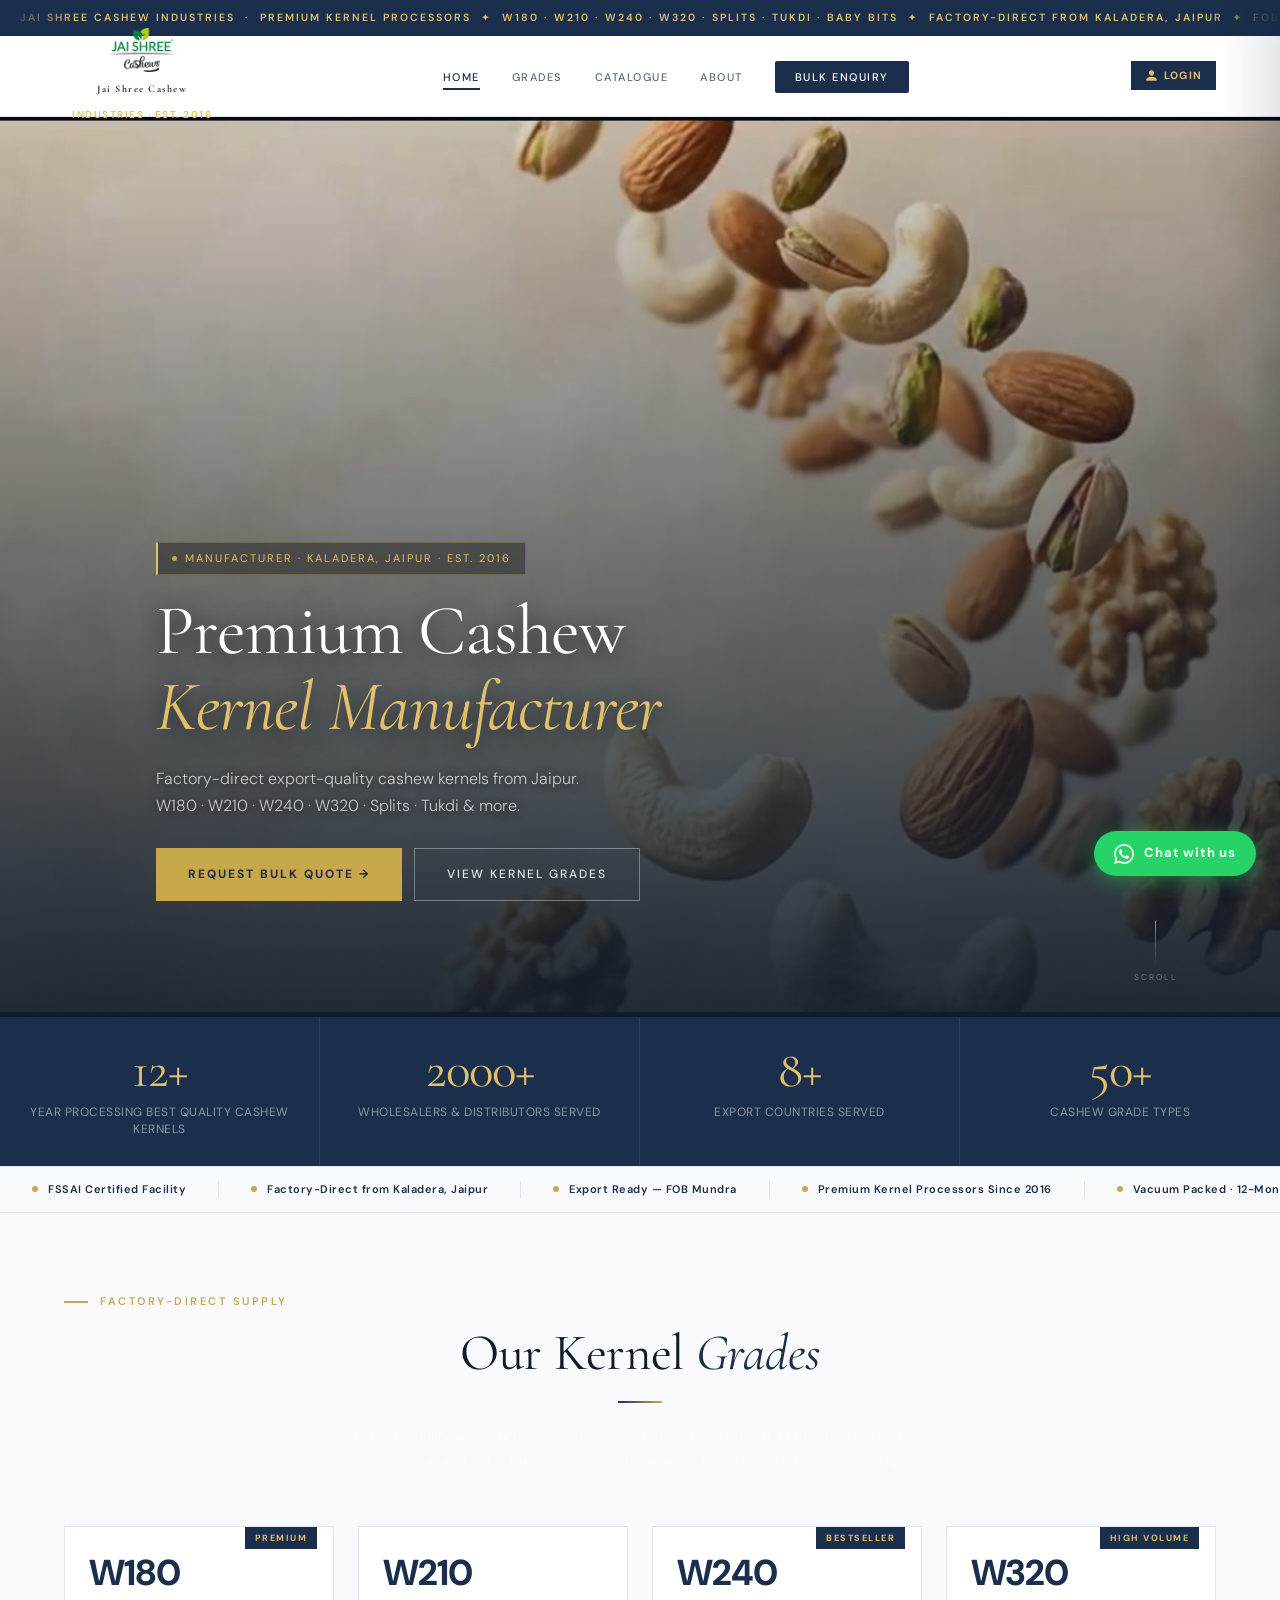
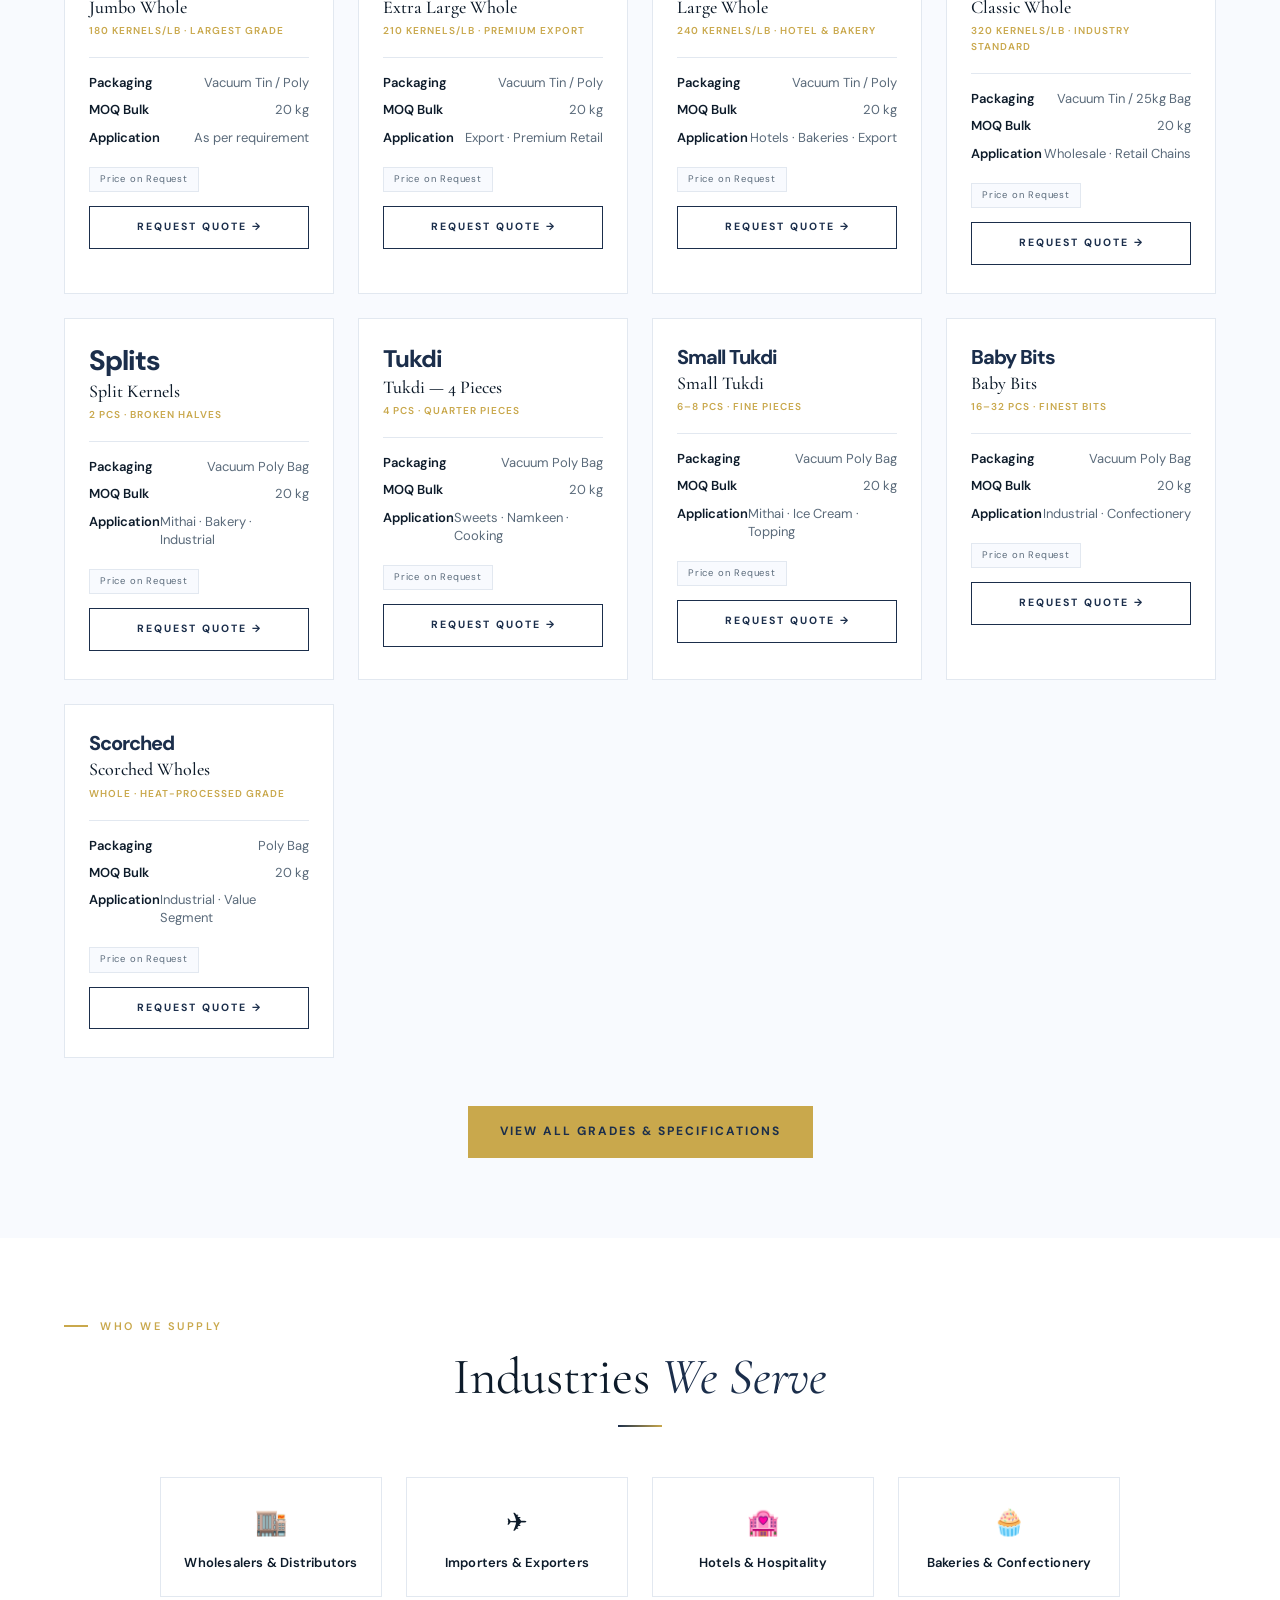
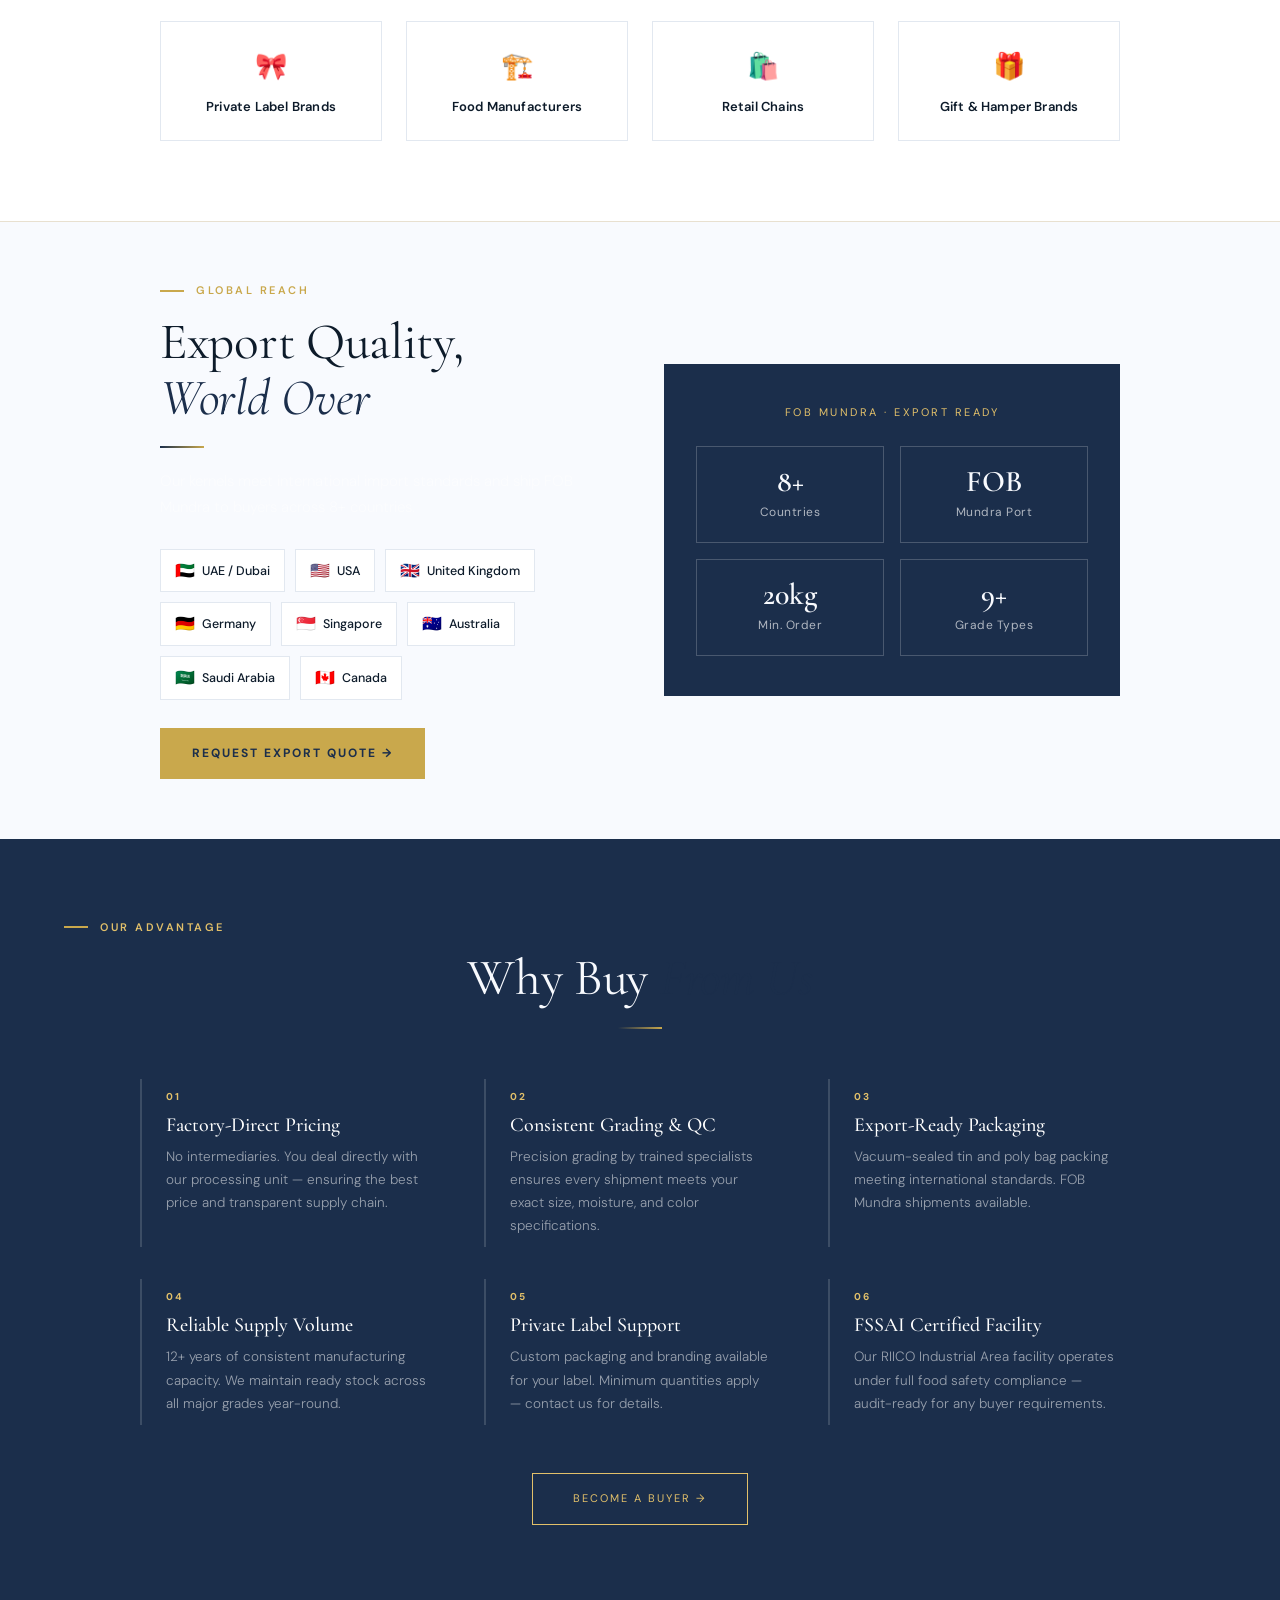
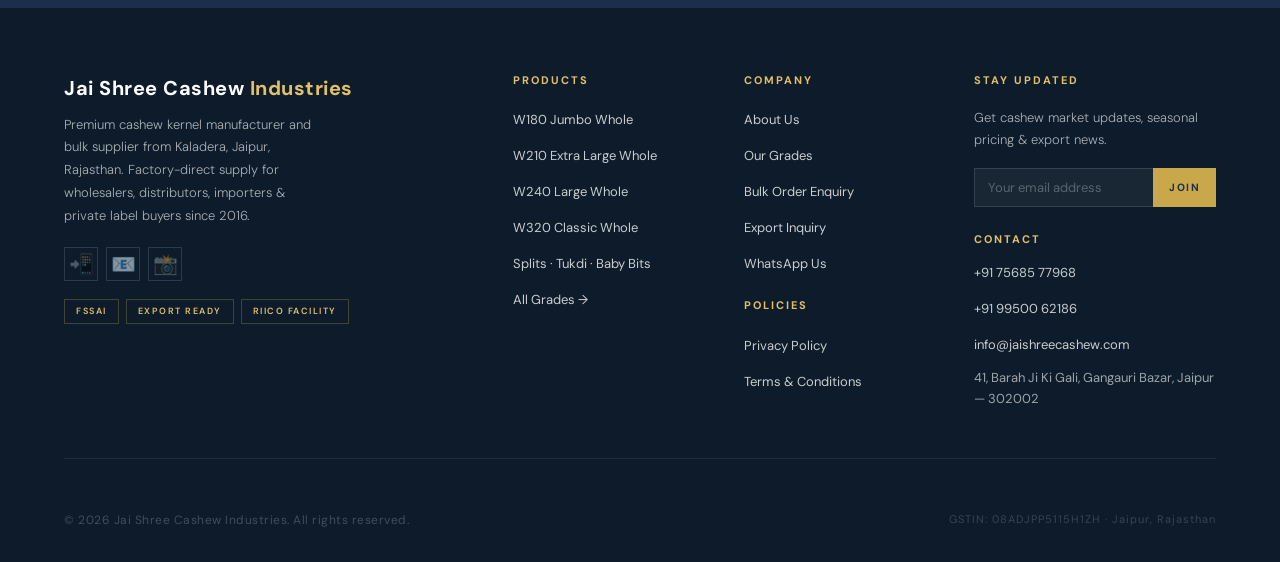
==== commit 5c07adb8: "Add files via upload" ====
--- a/index.html
+++ b/index.html
@@ -935,16 +935,12 @@
 <!-- Navbar -->
 <nav>
   <div class="nav-inner">
-    <a href="#home" class="logo" onclick="showPage('home');return false;" style="display:flex;flex-direction:column;align-items:center;justify-content:center;text-decoration:none;gap:2px;min-width:90px;padding:2px 0">
-      <img src="https://jaishreecashewindustries-rgb.github.io/cashewpro/images/logo.png"
-        alt="Jai Shree Cashew Industries" id="nav-logo-img"
-        style="height:36px;width:auto;display:block;object-fit:contain"
-        onerror="this.style.display='none';document.getElementById('nav-logo-fb').style.display='flex'">
-      <div id="nav-logo-fb" style="display:none;width:36px;height:36px;background:#1B2E4B;align-items:center;justify-content:center">
-        <span style="color:#E2C06A;font-family:'Cormorant Garamond',serif;font-size:18px;font-weight:700">J</span>
-      </div>
-      <span style="font-family:'Cormorant Garamond',serif;font-size:12.5px;font-weight:700;color:#1B2E4B;white-space:nowrap;text-align:center;line-height:1.2">Jai Shree Cashew</span>
-      <span style="font-size:7px;letter-spacing:1.8px;color:var(--gold2);text-transform:uppercase;font-weight:600;white-space:nowrap">Industries · Est. 2016</span>
+    <a href="#home" class="logo" onclick="showPage('home');return false;" style="display:flex;flex-direction:column;align-items:center;justify-content:center;text-decoration:none;gap:0;min-width:110px;padding:4px 8px">
+      <img src="[data-uri]"
+        alt="Jai Shree Cashew Industries"
+        style="height:44px;width:auto;display:block;object-fit:contain;max-width:110px">
+      <span style="font-family:'Cormorant Garamond',serif;font-size:13px;font-weight:700;color:#1B2E4B;white-space:nowrap;text-align:center;line-height:1.3;margin-top:2px">Jai Shree Cashew</span>
+      <span style="font-size:7px;letter-spacing:2px;color:var(--gold2);text-transform:uppercase;font-weight:600;white-space:nowrap">Industries · Est. 2016</span>
     </a>
     <ul class="nav-links">
       <li><a href="#" onclick="showPage('home');return false;" class="nav-page-link active" data-page="home">HOME</a></li>
@@ -967,7 +963,7 @@
 <!-- Mobile Menu — Clean Centered B2B -->
 <div class="mobile-menu" id="mobileMenu">
   <div style="display:flex;justify-content:space-between;align-items:center;padding:20px 24px;border-bottom:1px solid rgba(255,255,255,.1)">
-    <img src="logo.PNG" alt="Jai Shree Cashew Industries" style="height:38px;width:auto;filter:brightness(0) invert(1)" onerror="this.style.display='none'">
+    <img src="[data-uri]" alt="Jai Shree Cashew Industries" style="height:38px;width:auto;object-fit:contain;filter:brightness(0) invert(1)">
     <button class="mobile-close" onclick="toggleMobile()" style="color:#fff;font-size:24px;background:none;border:none;cursor:pointer;line-height:1">✕</button>
   </div>
   <div class="mobile-menu-inner" style="padding:32px 24px">
--- a/style.css
+++ b/style.css
@@ -63,7 +63,7 @@
   transition:box-shadow var(--transition);
 }
 nav.scrolled{box-shadow:var(--shadow-md)}
-.nav-inner{display:flex;align-items:center;justify-content:space-between;height:72px;gap:20px}
+.nav-inner{display:flex;align-items:center;justify-content:space-between;height:80px;gap:20px}
 
 /* Logo */
 .logo{display:flex!important;align-items:center!important;gap:10px!important;text-decoration:none!important;flex-shrink:0}
@@ -735,7 +735,7 @@
   .ftf-grid > div{min-height:240px}
   .shop-hero-badges{display:none}
   nav{padding:0 4%}
-  .nav-inner{height:64px}
+  .nav-inner{height:72px!important}
   .logo-img-wrap img{height:40px}
   .logo-name{font-size:13px}
   .logo-tagline{font-size:7.5px}
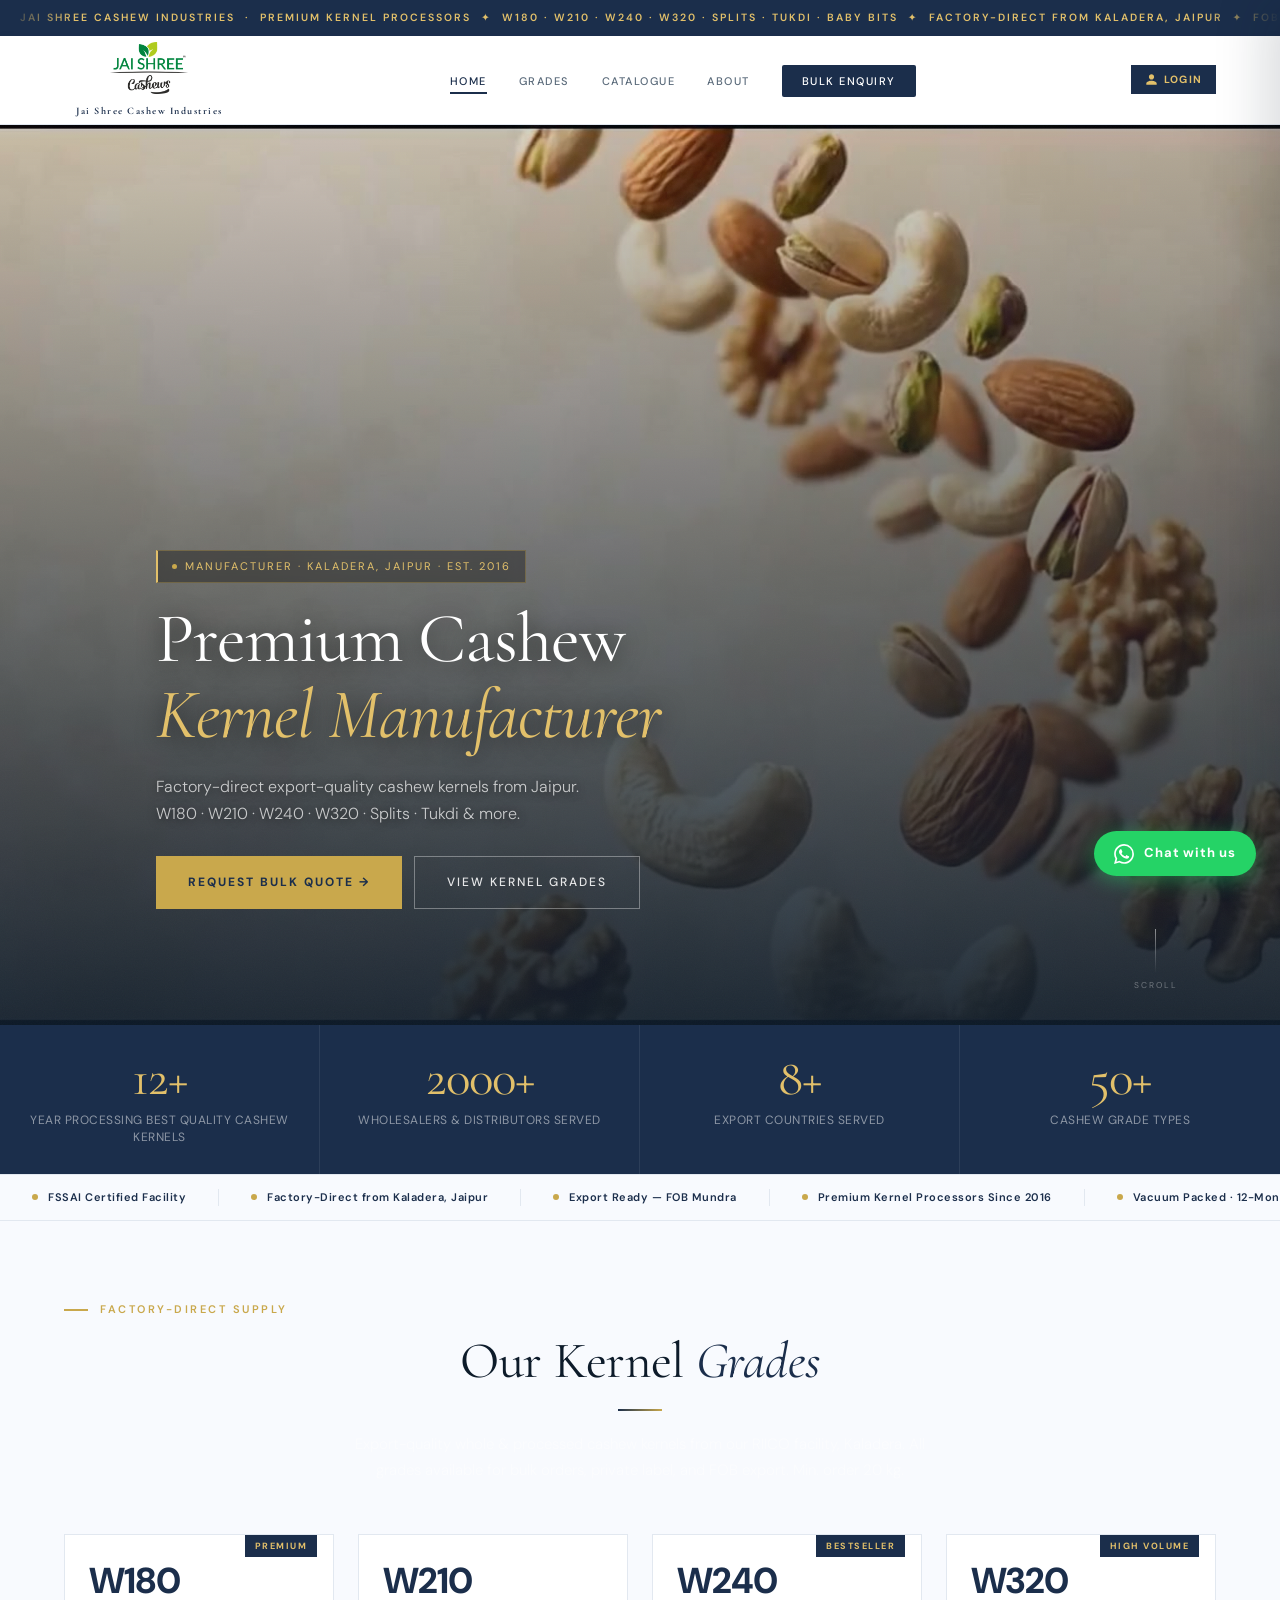
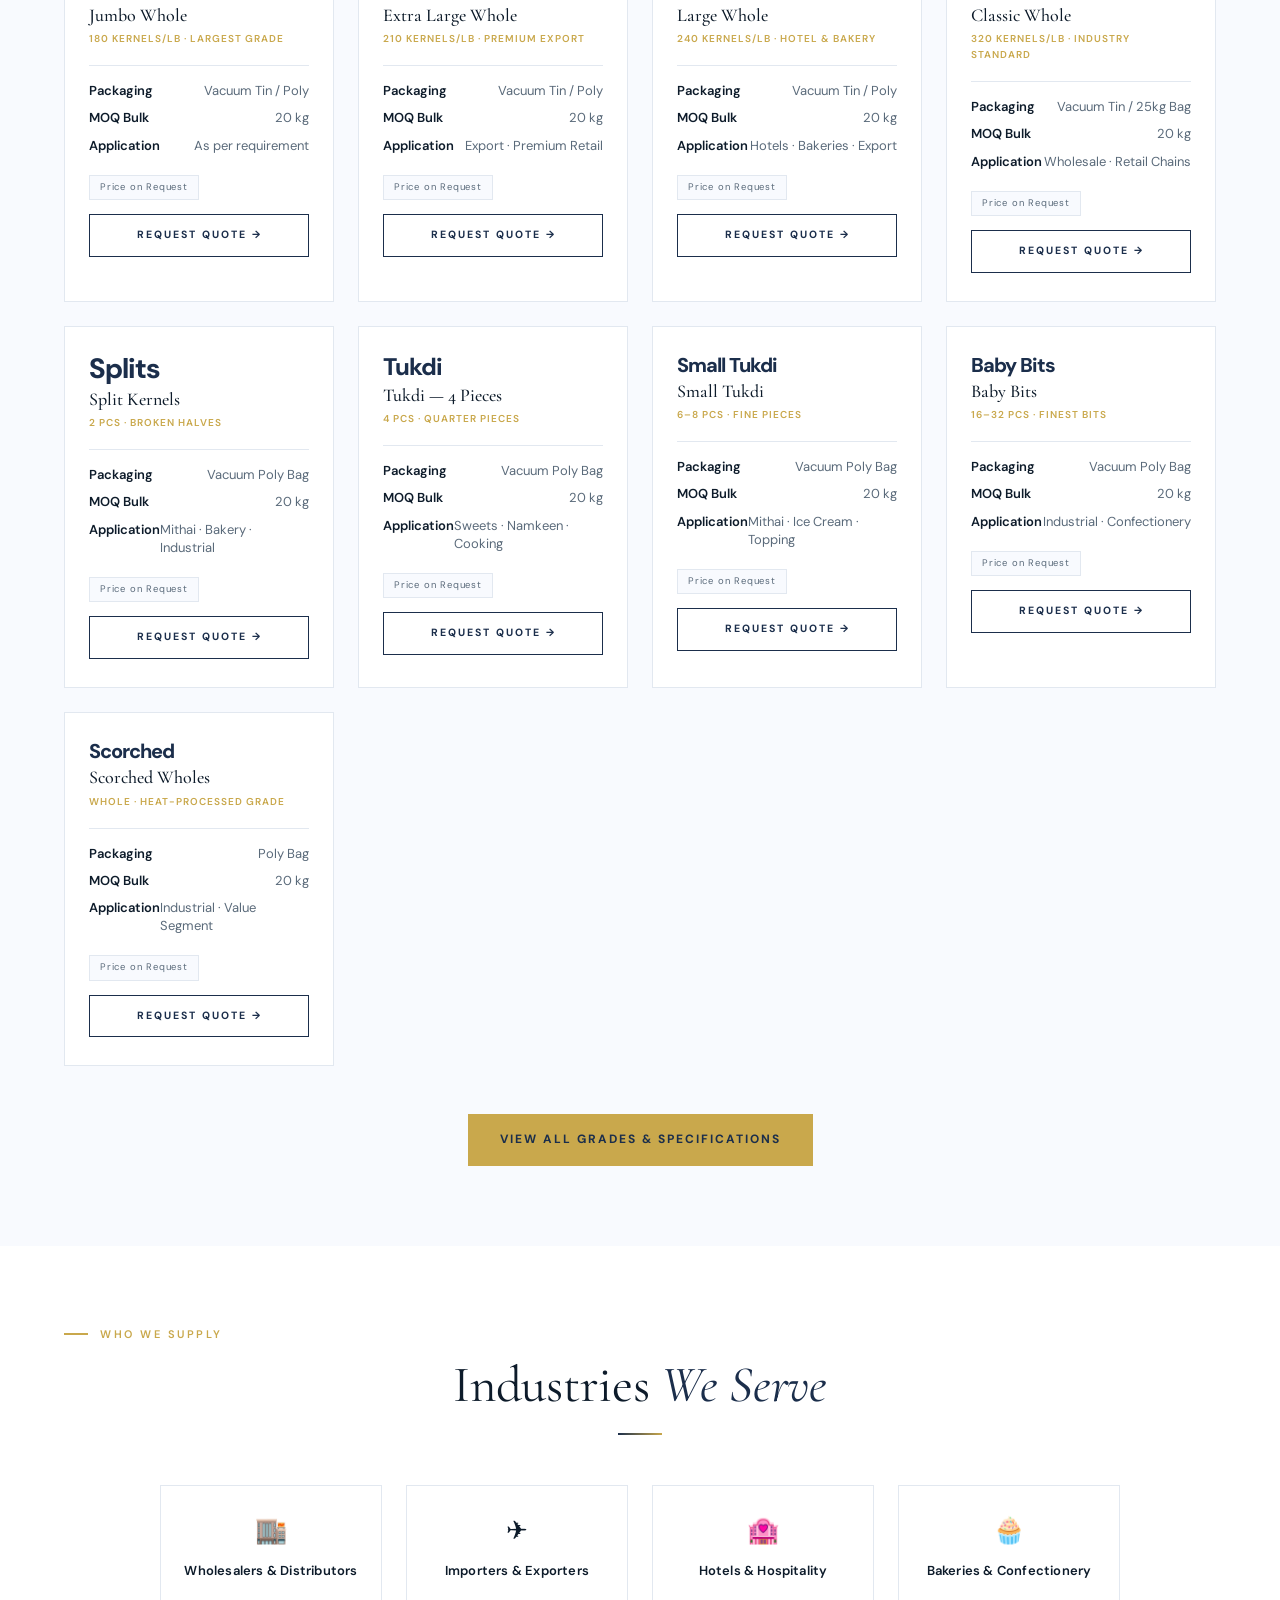
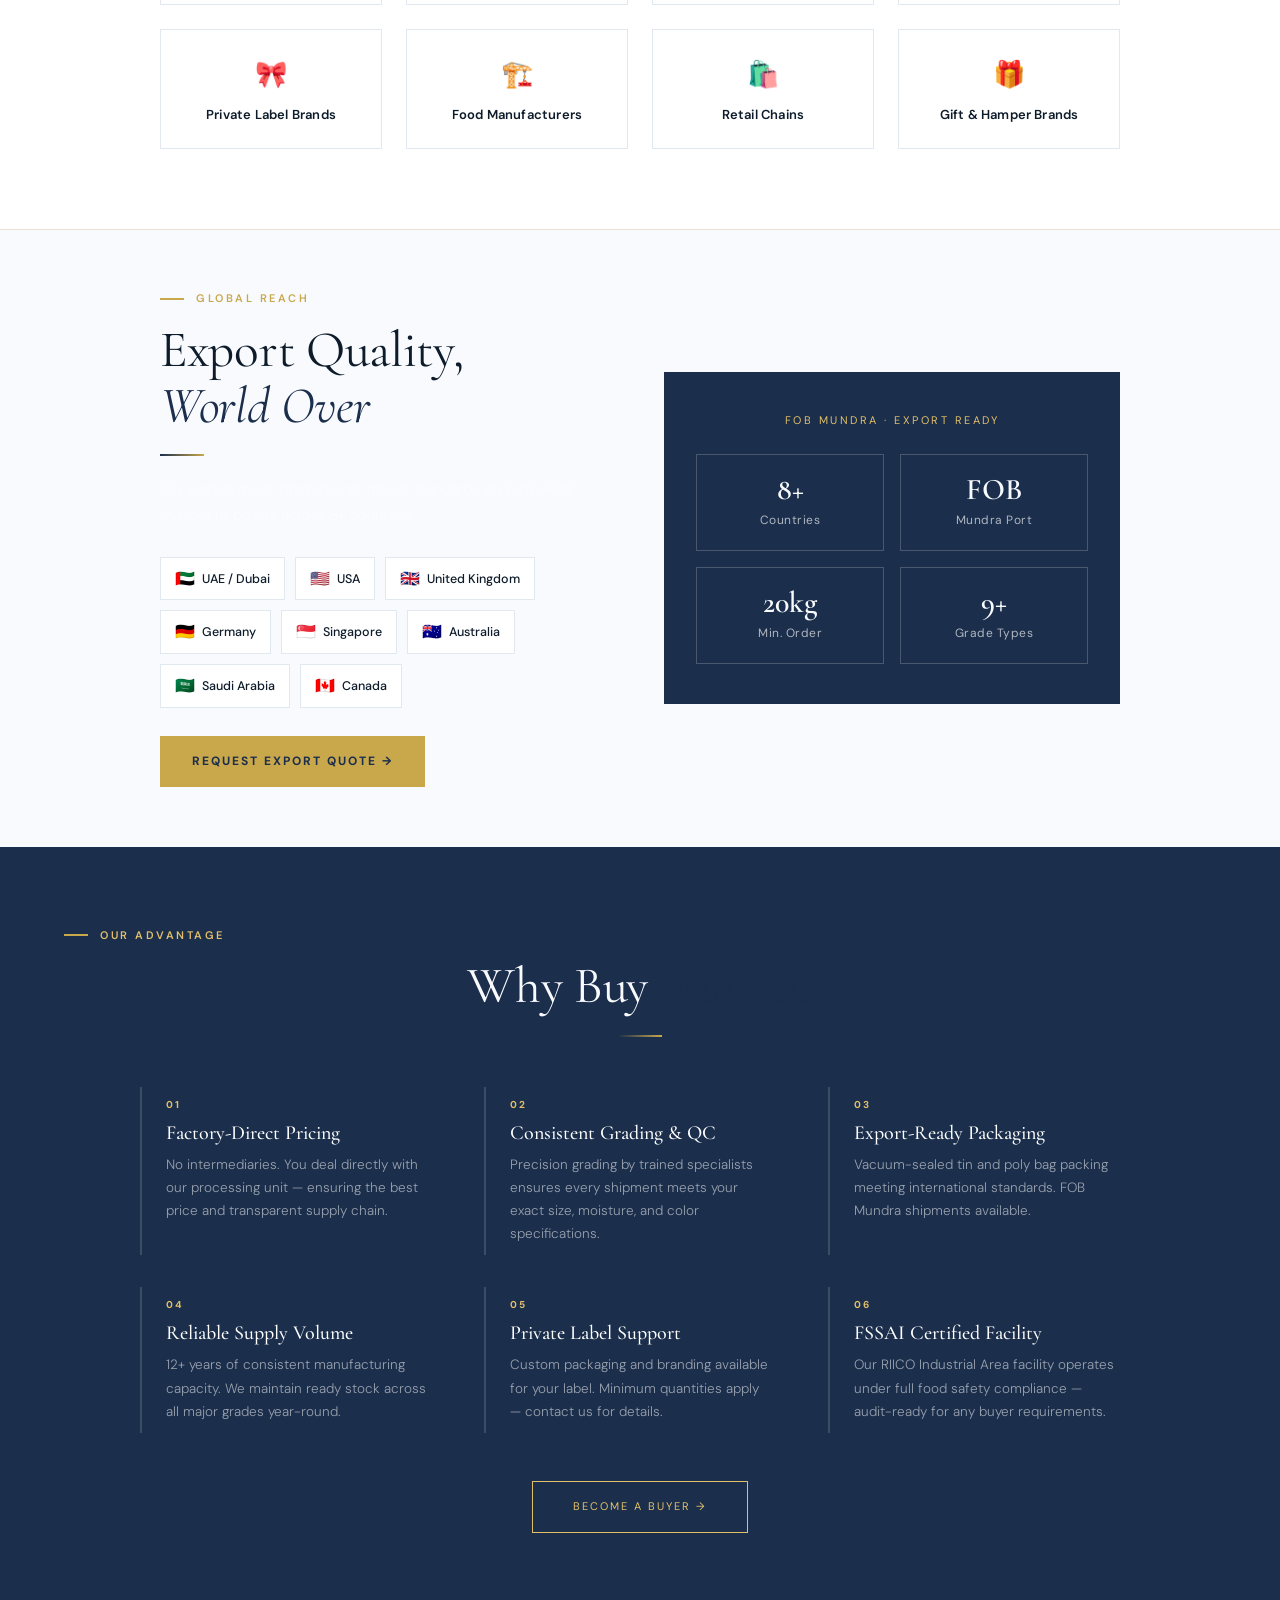
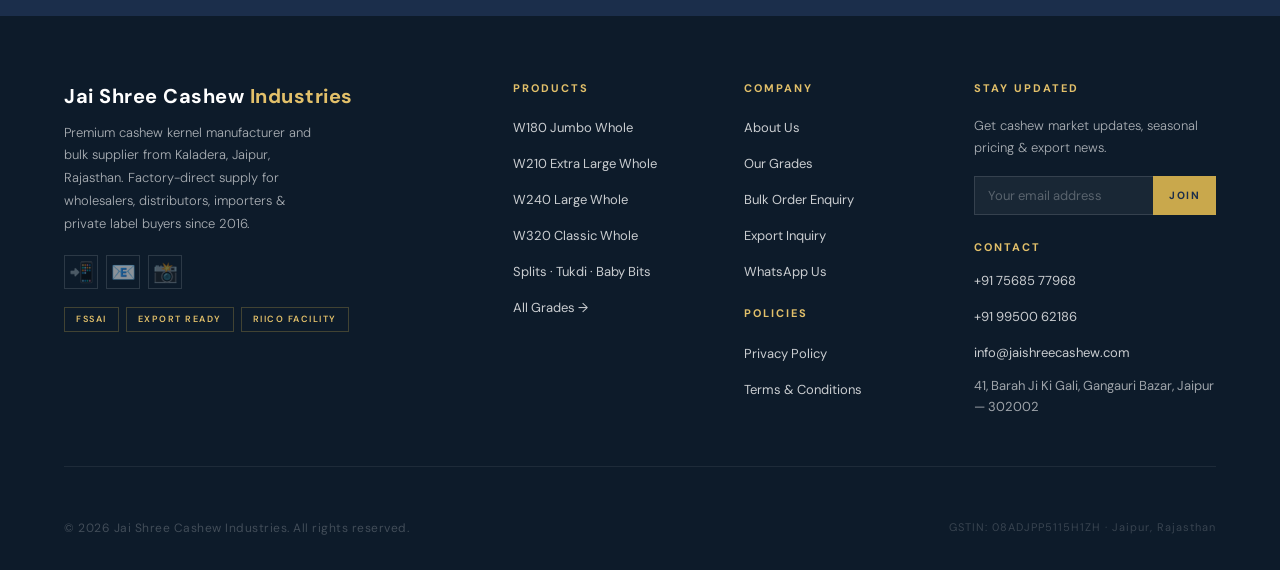
==== commit 4244a5c0: "Add files via upload" ====
--- a/index.html
+++ b/index.html
@@ -935,12 +935,9 @@
 <!-- Navbar -->
 <nav>
   <div class="nav-inner">
-    <a href="#home" class="logo" onclick="showPage('home');return false;" style="display:flex;flex-direction:column;align-items:center;justify-content:center;text-decoration:none;gap:0;min-width:110px;padding:4px 8px">
-      <img src="[data-uri]"
-        alt="Jai Shree Cashew Industries"
-        style="height:44px;width:auto;display:block;object-fit:contain;max-width:110px">
-      <span style="font-family:'Cormorant Garamond',serif;font-size:13px;font-weight:700;color:#1B2E4B;white-space:nowrap;text-align:center;line-height:1.3;margin-top:2px">Jai Shree Cashew</span>
-      <span style="font-size:7px;letter-spacing:2px;color:var(--gold2);text-transform:uppercase;font-weight:600;white-space:nowrap">Industries · Est. 2016</span>
+    <a href="#home" class="logo" onclick="showPage('home');return false;" style="display:flex;flex-direction:column;align-items:center;justify-content:center;text-decoration:none;gap:3px;padding:0 12px;min-width:140px">
+      <img src="[data-uri]" alt="Jai Shree Cashew Industries" style="height:52px;width:auto;display:block;object-fit:contain;max-width:130px">
+      <span style="font-family:'Cormorant Garamond',serif;font-size:15.5px;font-weight:700;color:#1B2E4B;white-space:nowrap;text-align:center;line-height:1.2;letter-spacing:.5px">Jai Shree Cashew Industries</span>
     </a>
     <ul class="nav-links">
       <li><a href="#" onclick="showPage('home');return false;" class="nav-page-link active" data-page="home">HOME</a></li>
--- a/style.css
+++ b/style.css
@@ -63,7 +63,7 @@
   transition:box-shadow var(--transition);
 }
 nav.scrolled{box-shadow:var(--shadow-md)}
-.nav-inner{display:flex;align-items:center;justify-content:space-between;height:80px;gap:20px}
+.nav-inner{display:flex;align-items:center;justify-content:space-between;height:88px;gap:24px}
 
 /* Logo */
 .logo{display:flex!important;align-items:center!important;gap:10px!important;text-decoration:none!important;flex-shrink:0}
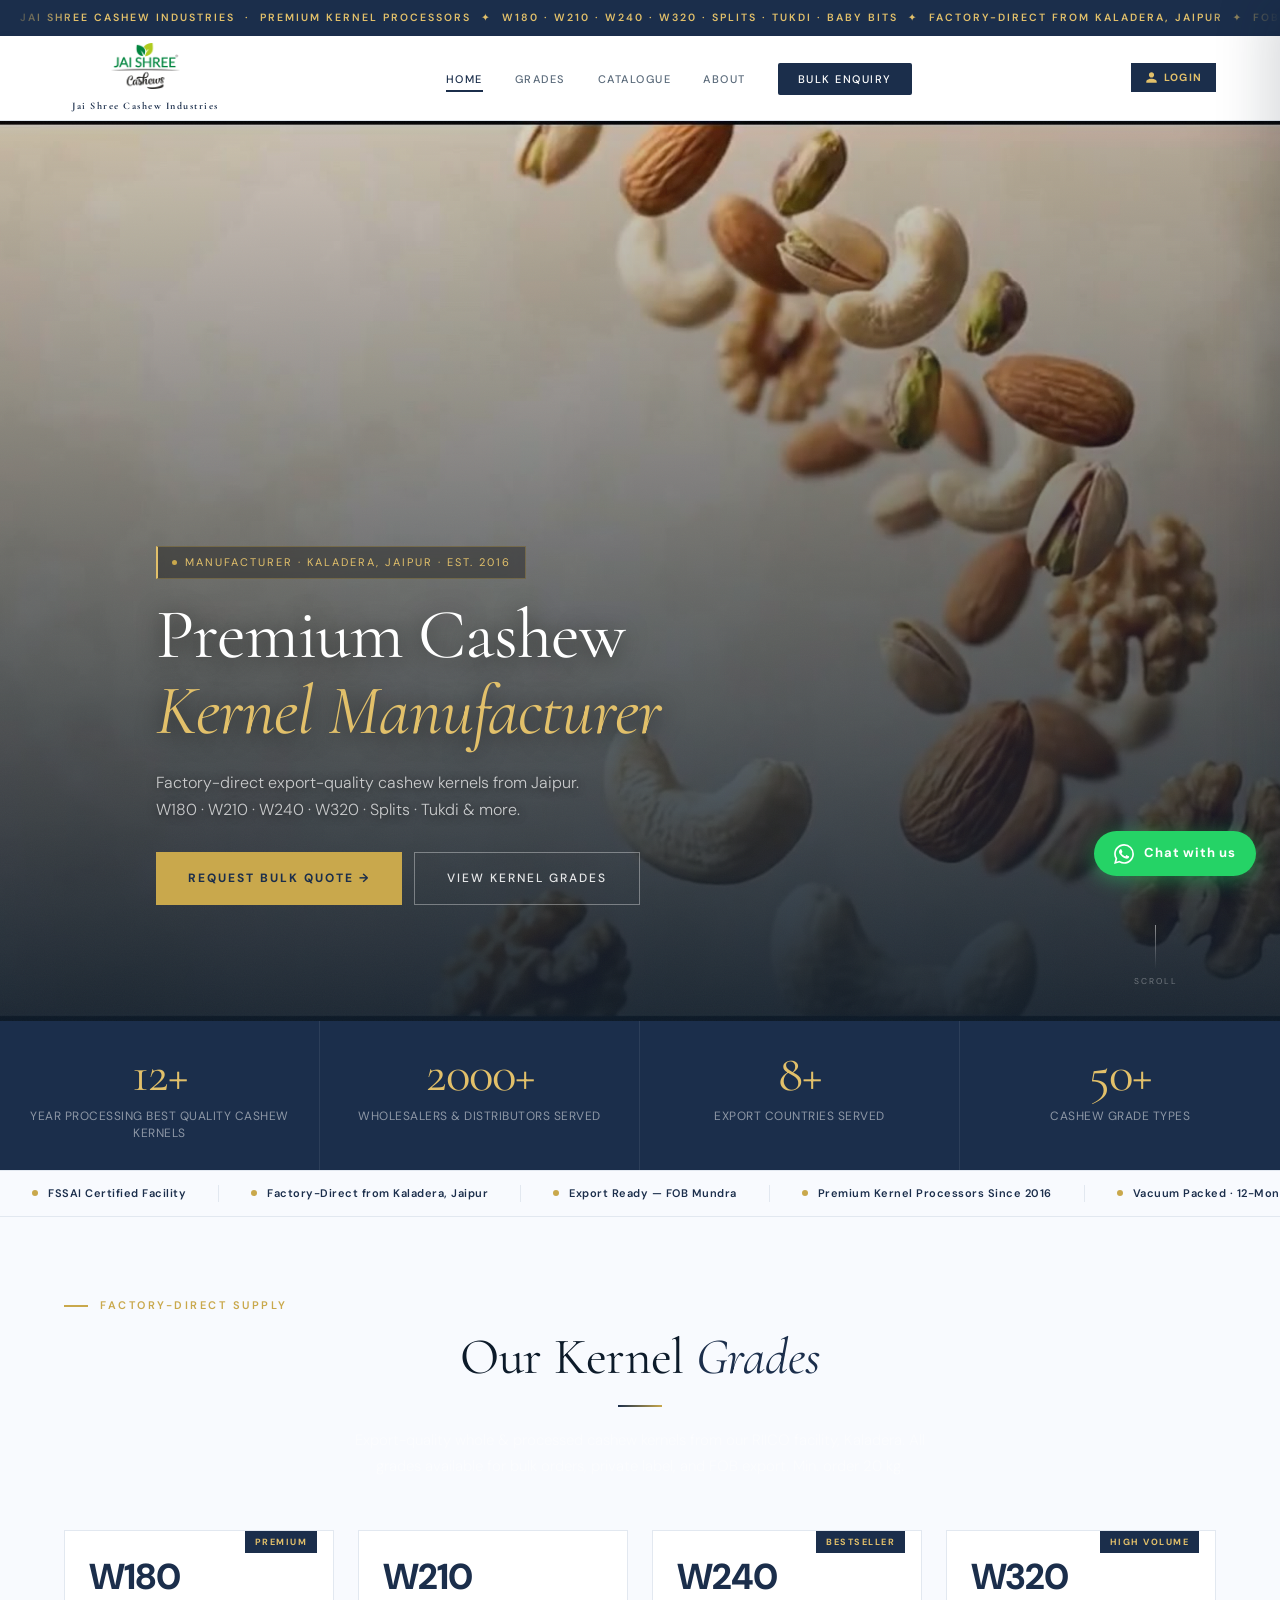
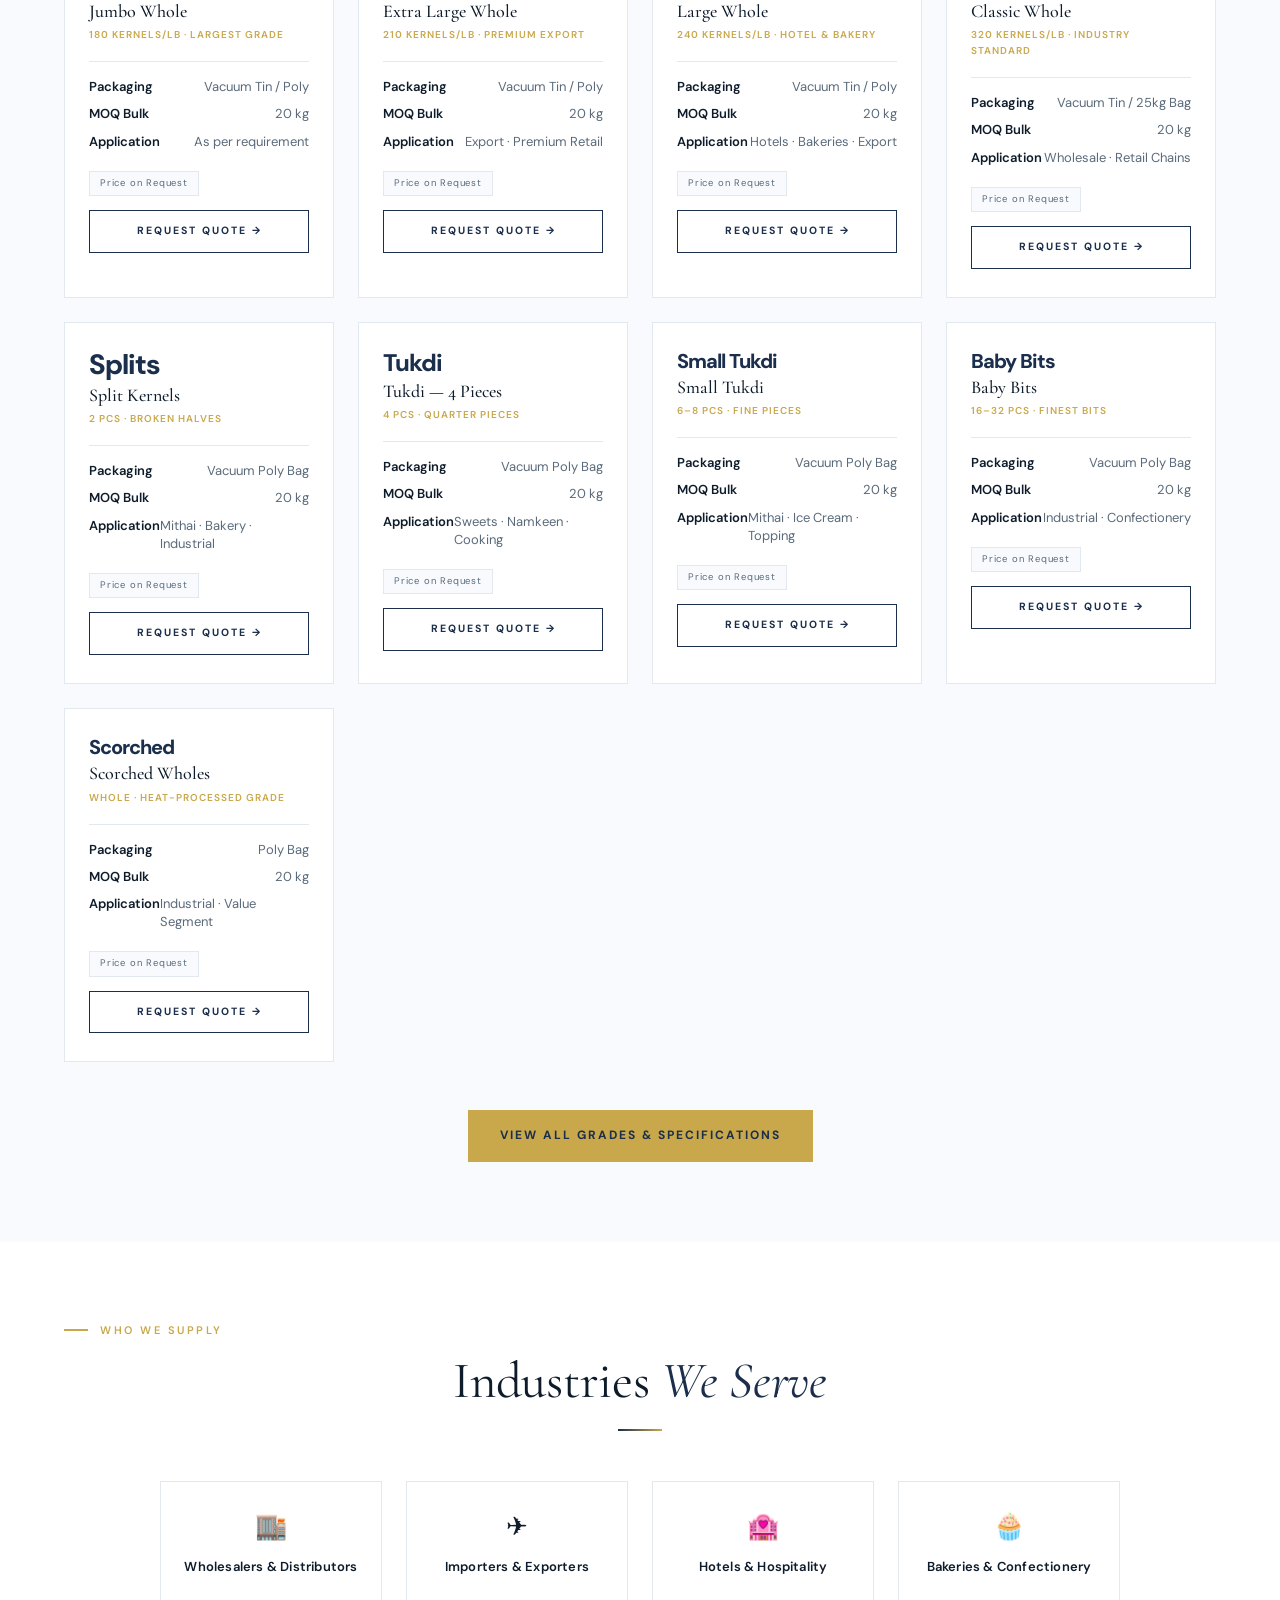
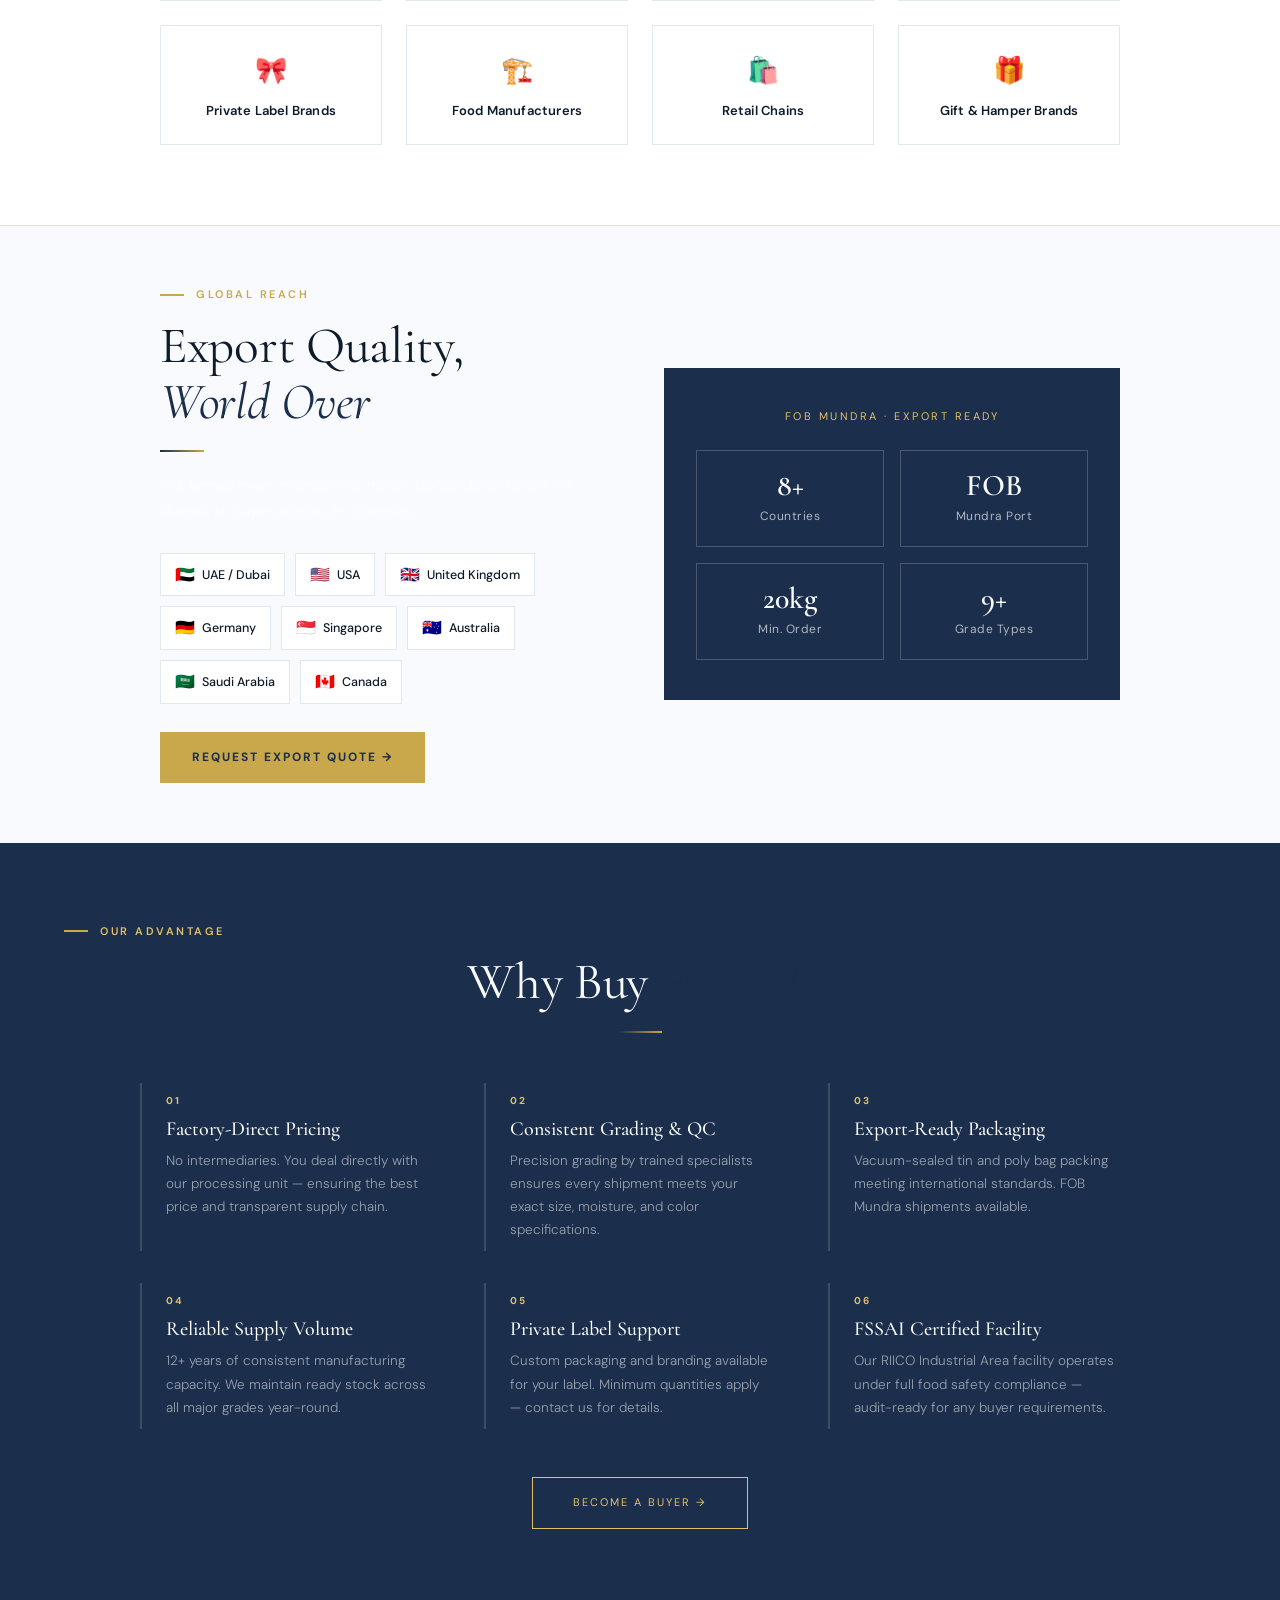
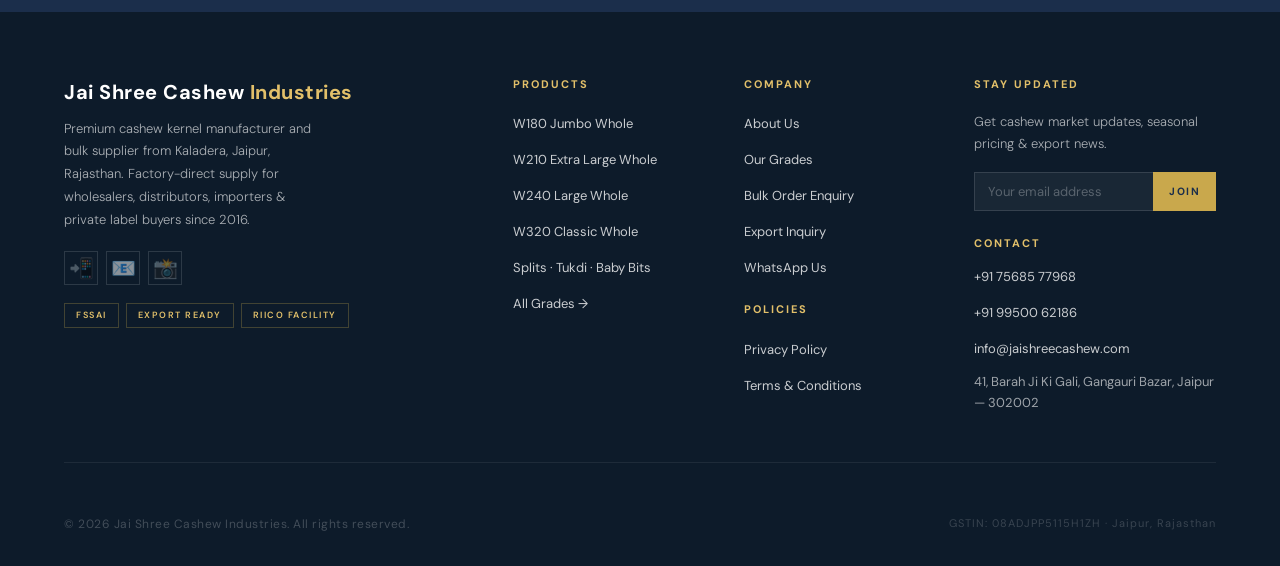
==== commit a78a8576: "Add files via upload" ====
--- a/index.html
+++ b/index.html
@@ -935,9 +935,9 @@
 <!-- Navbar -->
 <nav>
   <div class="nav-inner">
-    <a href="#home" class="logo" onclick="showPage('home');return false;" style="display:flex;flex-direction:column;align-items:center;justify-content:center;text-decoration:none;gap:3px;padding:0 12px;min-width:140px">
-      <img src="[data-uri]" alt="Jai Shree Cashew Industries" style="height:52px;width:auto;display:block;object-fit:contain;max-width:130px">
-      <span style="font-family:'Cormorant Garamond',serif;font-size:15.5px;font-weight:700;color:#1B2E4B;white-space:nowrap;text-align:center;line-height:1.2;letter-spacing:.5px">Jai Shree Cashew Industries</span>
+    <a href="#home" class="logo" onclick="showPage('home');return false;" style="display:flex;flex-direction:column;align-items:center;justify-content:center;text-decoration:none;gap:2px;padding:0 8px">
+      <img src="[data-uri]" alt="Jai Shree Cashew Industries" class="nav-logo-img" style="height:46px;width:auto;display:block;object-fit:contain;max-width:120px">
+      <span class="nav-firm-name">Jai Shree Cashew Industries</span>
     </a>
     <ul class="nav-links">
       <li><a href="#" onclick="showPage('home');return false;" class="nav-page-link active" data-page="home">HOME</a></li>
@@ -1009,6 +1009,12 @@
 
   <!-- Grain texture -->
   <div class="hero-grain"></div>
+
+  <!-- Mobile Logo — shown only on mobile, centered above hero text -->
+  <div class="hero-mobile-brand" id="heroMobileBrand">
+    <img src="[data-uri]" alt="Jai Shree Cashew Industries" style="height:64px;width:auto;object-fit:contain;display:block;margin:0 auto">
+    <div style="font-family:'Cormorant Garamond',serif;font-size:20px;font-weight:700;color:#ffffff;text-align:center;margin-top:6px;letter-spacing:.5px;text-shadow:0 2px 12px rgba(0,0,0,.6)">Jai Shree Cashew Industries</div>
+  </div>
 
   <!-- Content -->
   <div class="hero-content">
--- a/style.css
+++ b/style.css
@@ -63,7 +63,7 @@
   transition:box-shadow var(--transition);
 }
 nav.scrolled{box-shadow:var(--shadow-md)}
-.nav-inner{display:flex;align-items:center;justify-content:space-between;height:88px;gap:24px}
+.nav-inner{display:flex;align-items:center;justify-content:space-between;height:84px;gap:20px}
 
 /* Logo */
 .logo{display:flex!important;align-items:center!important;gap:10px!important;text-decoration:none!important;flex-shrink:0}
@@ -115,7 +115,7 @@
 .mob-contact{margin-top:32px;padding-top:24px;border-top:1px solid rgba(255,255,255,.08);font-size:11px;color:rgba(255,255,255,.3);line-height:1.9}
 
 /* ════ HERO ════ */
-.hero{position:relative;height:100svh;min-height:100svh;overflow:hidden;display:flex;align-items:flex-end}
+.hero{position:relative;height:100svh;min-height:100svh;overflow:hidden;display:flex;flex-direction:column;align-items:stretch;justify-content:flex-end}
 .hero-bg{position:absolute;inset:0;background-size:cover;background-position:center}
 .hero-overlay{position:absolute;inset:0;background:linear-gradient(to top,rgba(13,27,42,.92) 0%,rgba(13,27,42,.6) 45%,rgba(13,27,42,.15) 100%);z-index:2}
 .hero-grain{position:absolute;inset:0;opacity:.03;z-index:3;background-image:url("data:image/svg+xml,%3Csvg viewBox='0 0 200 200' xmlns='http://www.w3.org/2000/svg'%3E%3Cfilter id='n'%3E%3CfeTurbulence type='fractalNoise' baseFrequency='.9' numOctaves='4'/%3E%3C/filter%3E%3Crect width='100%25' height='100%25' filter='url(%23n)'/%3E%3C/svg%3E");background-size:200px;z-index:3}
@@ -831,3 +831,34 @@
 @media(max-width:768px){
   .nav-inner{gap:8px!important}
 }
+
+/* ════ NAV LOGO ════ */
+.nav-logo-img{height:46px;width:auto;display:block;object-fit:contain;max-width:120px}
+.nav-firm-name{font-family:"Cormorant Garamond",serif;font-size:14.5px;font-weight:700;color:#1B2E4B;white-space:nowrap;text-align:center;line-height:1.2;letter-spacing:.4px}
+
+/* ════ MOBILE HERO BRAND — centered above hero text ════ */
+.hero-mobile-brand{display:none;flex-direction:column;align-items:center;justify-content:center;padding:0 20px 24px;position:relative;z-index:10}
+@media(max-width:768px){
+  /* Hide logo from navbar on mobile */
+  .logo .nav-logo-img{height:34px!important;max-width:90px!important}
+  .logo .nav-firm-name{font-size:11px!important;letter-spacing:.3px!important}
+  /* Show mobile hero brand */
+  .hero-mobile-brand{display:flex!important}
+  /* Hero content — push down on mobile so brand shows above */
+  .hero-content{padding-top:0!important}
+  /* Nav height mobile */
+  .nav-inner{height:64px!important}
+}
+@media(min-width:769px){
+  /* Hide mobile hero brand on desktop */
+  .hero-mobile-brand{display:none!important}
+  .nav-firm-name{font-size:14.5px}
+}
+
+@media(max-width:768px){
+  .hero{justify-content:space-between!important;padding-top:0}
+  .hero-mobile-brand{padding:32px 24px 16px!important}
+  .hero-content{padding:0 5% 48px!important;max-width:100%!important}
+  .hero-scroll{display:none!important}
+}
+
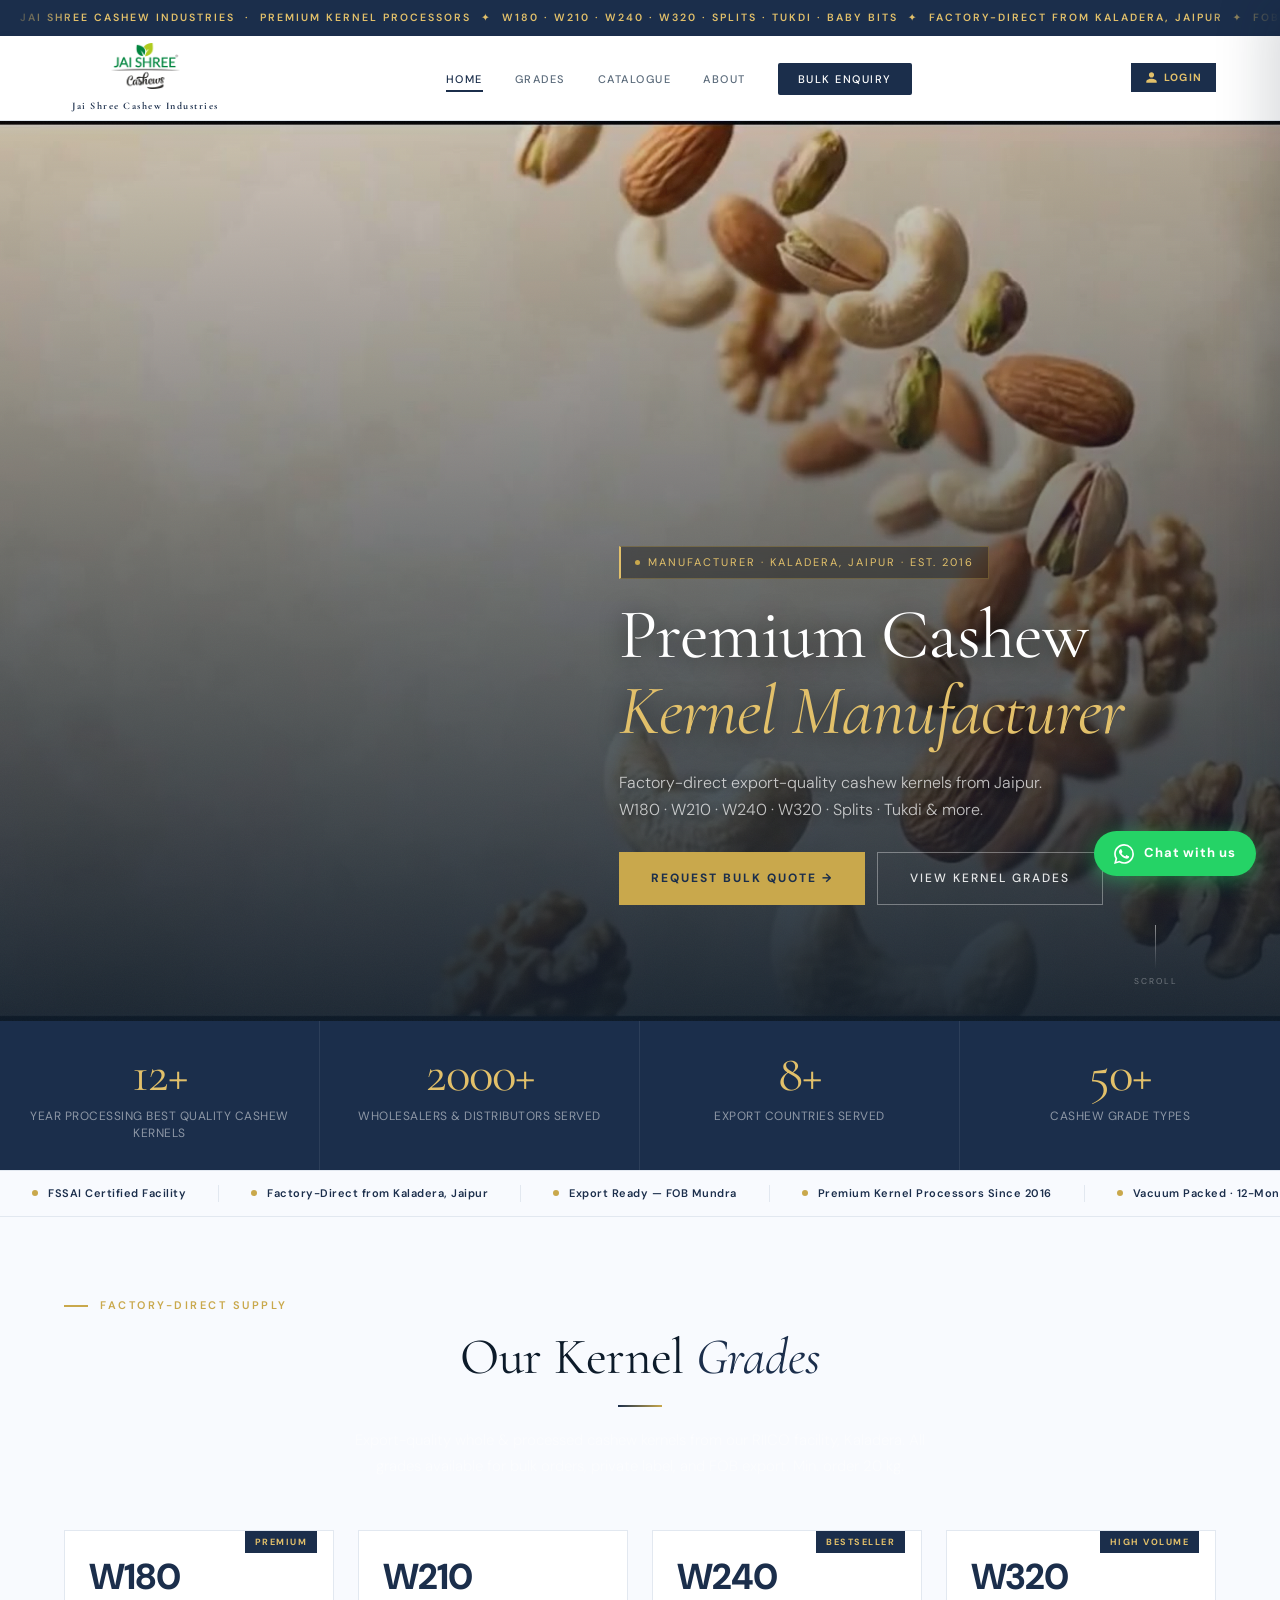
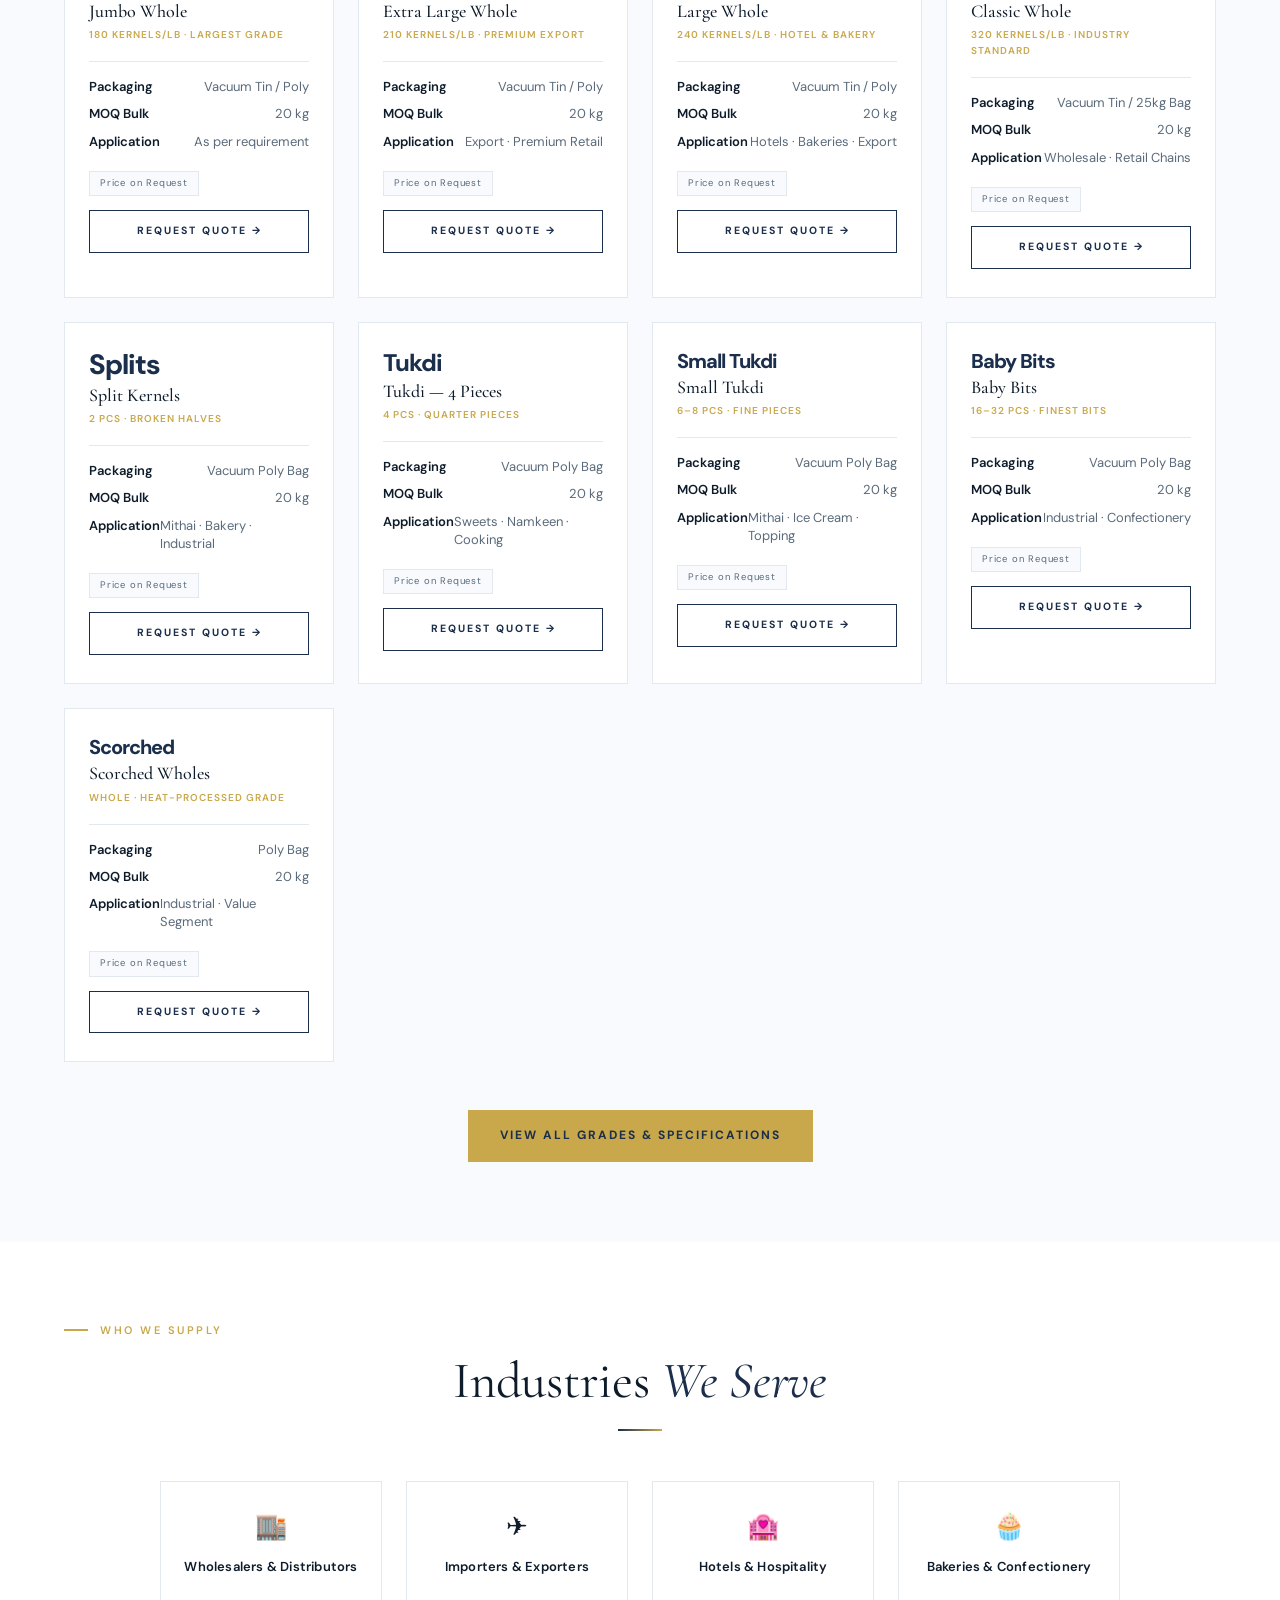
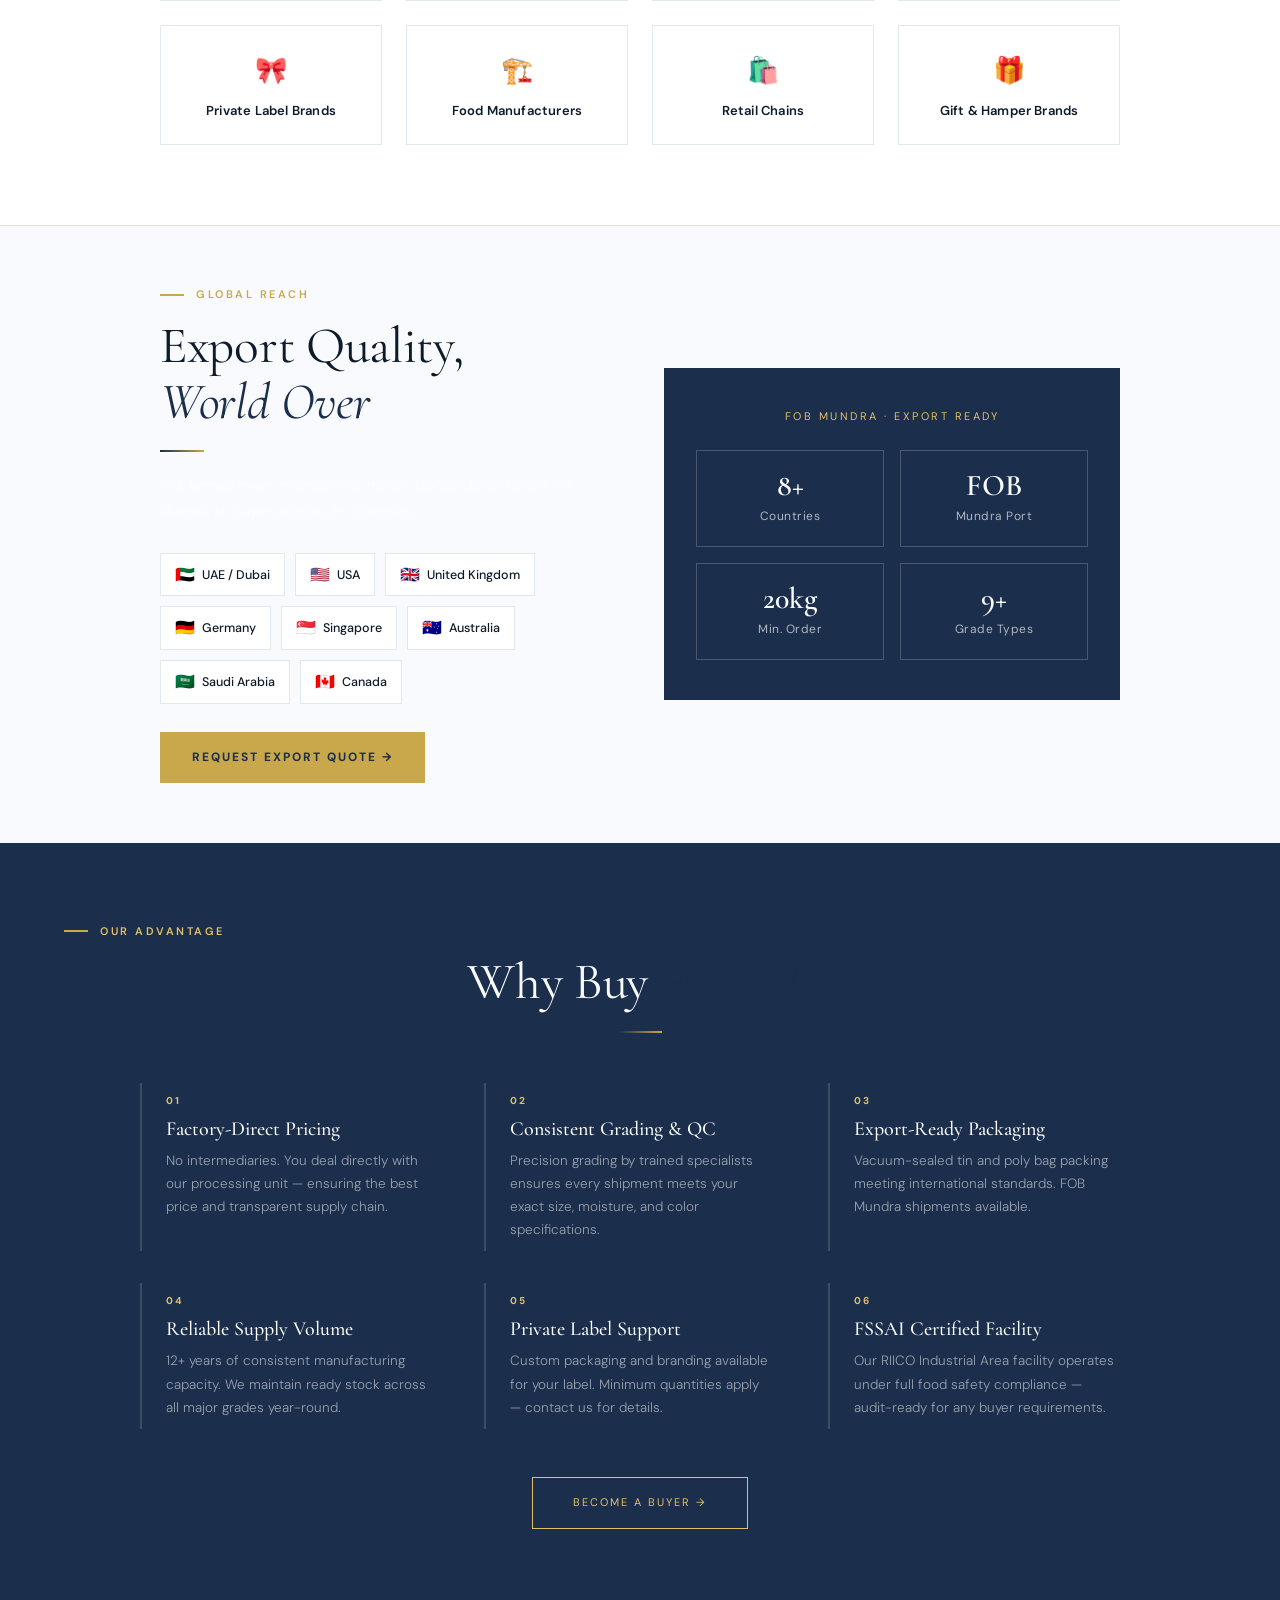
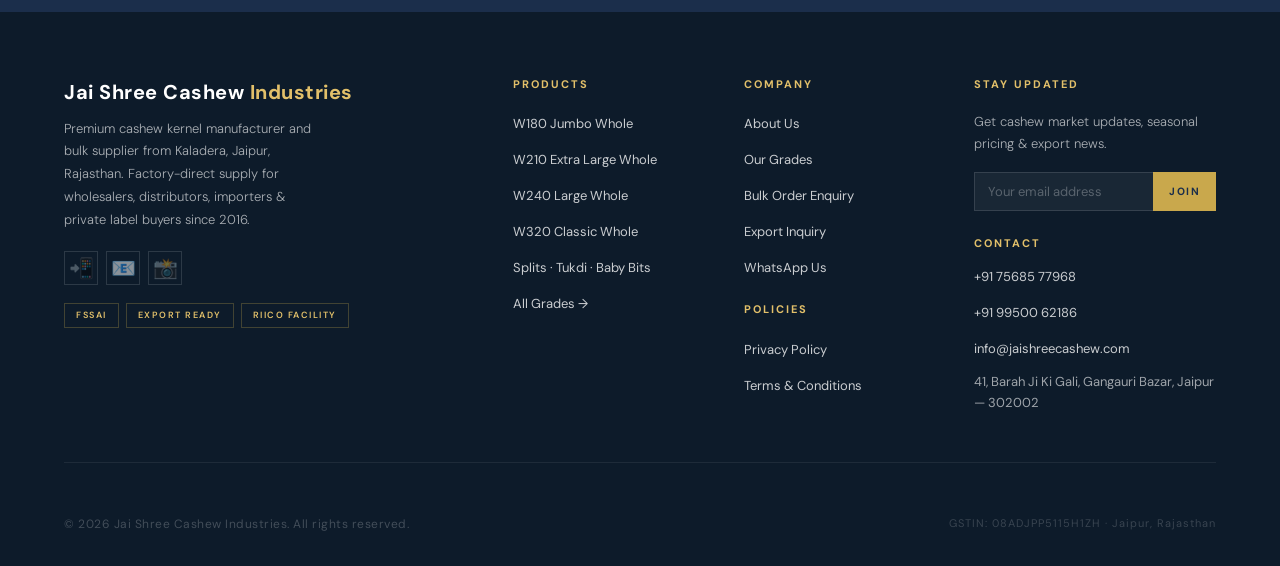
==== commit 4a340d47: "Add files via upload" ====
--- a/index.html
+++ b/index.html
@@ -987,10 +987,21 @@
 
   <!-- Video background — edge-to-edge, cover fill -->
   <video class="hero-video" autoplay muted loop playsinline preload="auto" id="heroVid">
-    <source src="images/hero-video-mobile.mp4" type="video/mp4" media="(max-width:768px)">
-    <source src="images/hero-video.mp4" type="video/mp4">
-    <source src="images/hero-video-2.mp4" type="video/mp4">
+    <source id="heroVidSrc" src="images/hero-video.mp4" type="video/mp4">
   </video>
+  <script>
+    (function(){
+      var v = document.getElementById('heroVid');
+      var s = document.getElementById('heroVidSrc');
+      if(!v || !s) return;
+      // Use mobile video if screen width <= 768
+      var isMobile = window.innerWidth <= 768;
+      if(isMobile) {
+        s.src = 'images/hero-video-mobile.mp4';
+      }
+      v.load();
+    })();
+  </script>
   <div id="heroPoster" style="position:absolute;inset:0;background:#0d1b2a url('images/hero-poster.jpg') center/cover;z-index:1;transition:opacity .8s ease"></div>
   <script>
     (function(){
--- a/style.css
+++ b/style.css
@@ -834,31 +834,25 @@
 
 /* ════ NAV LOGO ════ */
 .nav-logo-img{height:46px;width:auto;display:block;object-fit:contain;max-width:120px}
-.nav-firm-name{font-family:"Cormorant Garamond",serif;font-size:14.5px;font-weight:700;color:#1B2E4B;white-space:nowrap;text-align:center;line-height:1.2;letter-spacing:.4px}
-
-/* ════ MOBILE HERO BRAND — centered above hero text ════ */
-.hero-mobile-brand{display:none;flex-direction:column;align-items:center;justify-content:center;padding:0 20px 24px;position:relative;z-index:10}
+.nav-firm-name{font-family:"Cormorant Garamond",serif;font-size:15px;font-weight:700;color:#1B2E4B;white-space:nowrap;text-align:center;line-height:1.2;letter-spacing:.4px}
+
+/* ════ MOBILE: Hide navbar logo, show hero brand ════ */
 @media(max-width:768px){
-  /* Hide logo from navbar on mobile */
-  .logo .nav-logo-img{height:34px!important;max-width:90px!important}
-  .logo .nav-firm-name{font-size:11px!important;letter-spacing:.3px!important}
-  /* Show mobile hero brand */
-  .hero-mobile-brand{display:flex!important}
-  /* Hero content — push down on mobile so brand shows above */
-  .hero-content{padding-top:0!important}
-  /* Nav height mobile */
-  .nav-inner{height:64px!important}
-}
+  /* Hide entire logo link from navbar on mobile */
+  nav .logo{display:none!important}
+  /* Mobile hero brand — centered at top of hero */
+  .hero-mobile-brand{display:flex!important;flex-direction:column;align-items:center;padding:48px 20px 20px;position:relative;z-index:10}
+  /* Hero layout: brand on top, content at bottom */
+  .hero{flex-direction:column;justify-content:space-between!important;align-items:stretch}
+  .hero-content{padding:0 5% max(44px,env(safe-area-inset-bottom,44px))!important;max-width:100%!important}
+  .hero-scroll{display:none!important}
+  /* Login btn + hamburger only on mobile nav */
+  .nav-inner{height:60px!important;gap:8px!important}
+  #navAccountBtn{padding:7px 12px!important;font-size:10px!important}
+}
+/* ════ DESKTOP: Show navbar logo, hide hero brand ════ */
 @media(min-width:769px){
-  /* Hide mobile hero brand on desktop */
+  nav .logo{display:flex!important}
   .hero-mobile-brand{display:none!important}
-  .nav-firm-name{font-size:14.5px}
-}
-
-@media(max-width:768px){
-  .hero{justify-content:space-between!important;padding-top:0}
-  .hero-mobile-brand{padding:32px 24px 16px!important}
-  .hero-content{padding:0 5% 48px!important;max-width:100%!important}
-  .hero-scroll{display:none!important}
-}
-
+  .hero{align-items:flex-end}
+}
